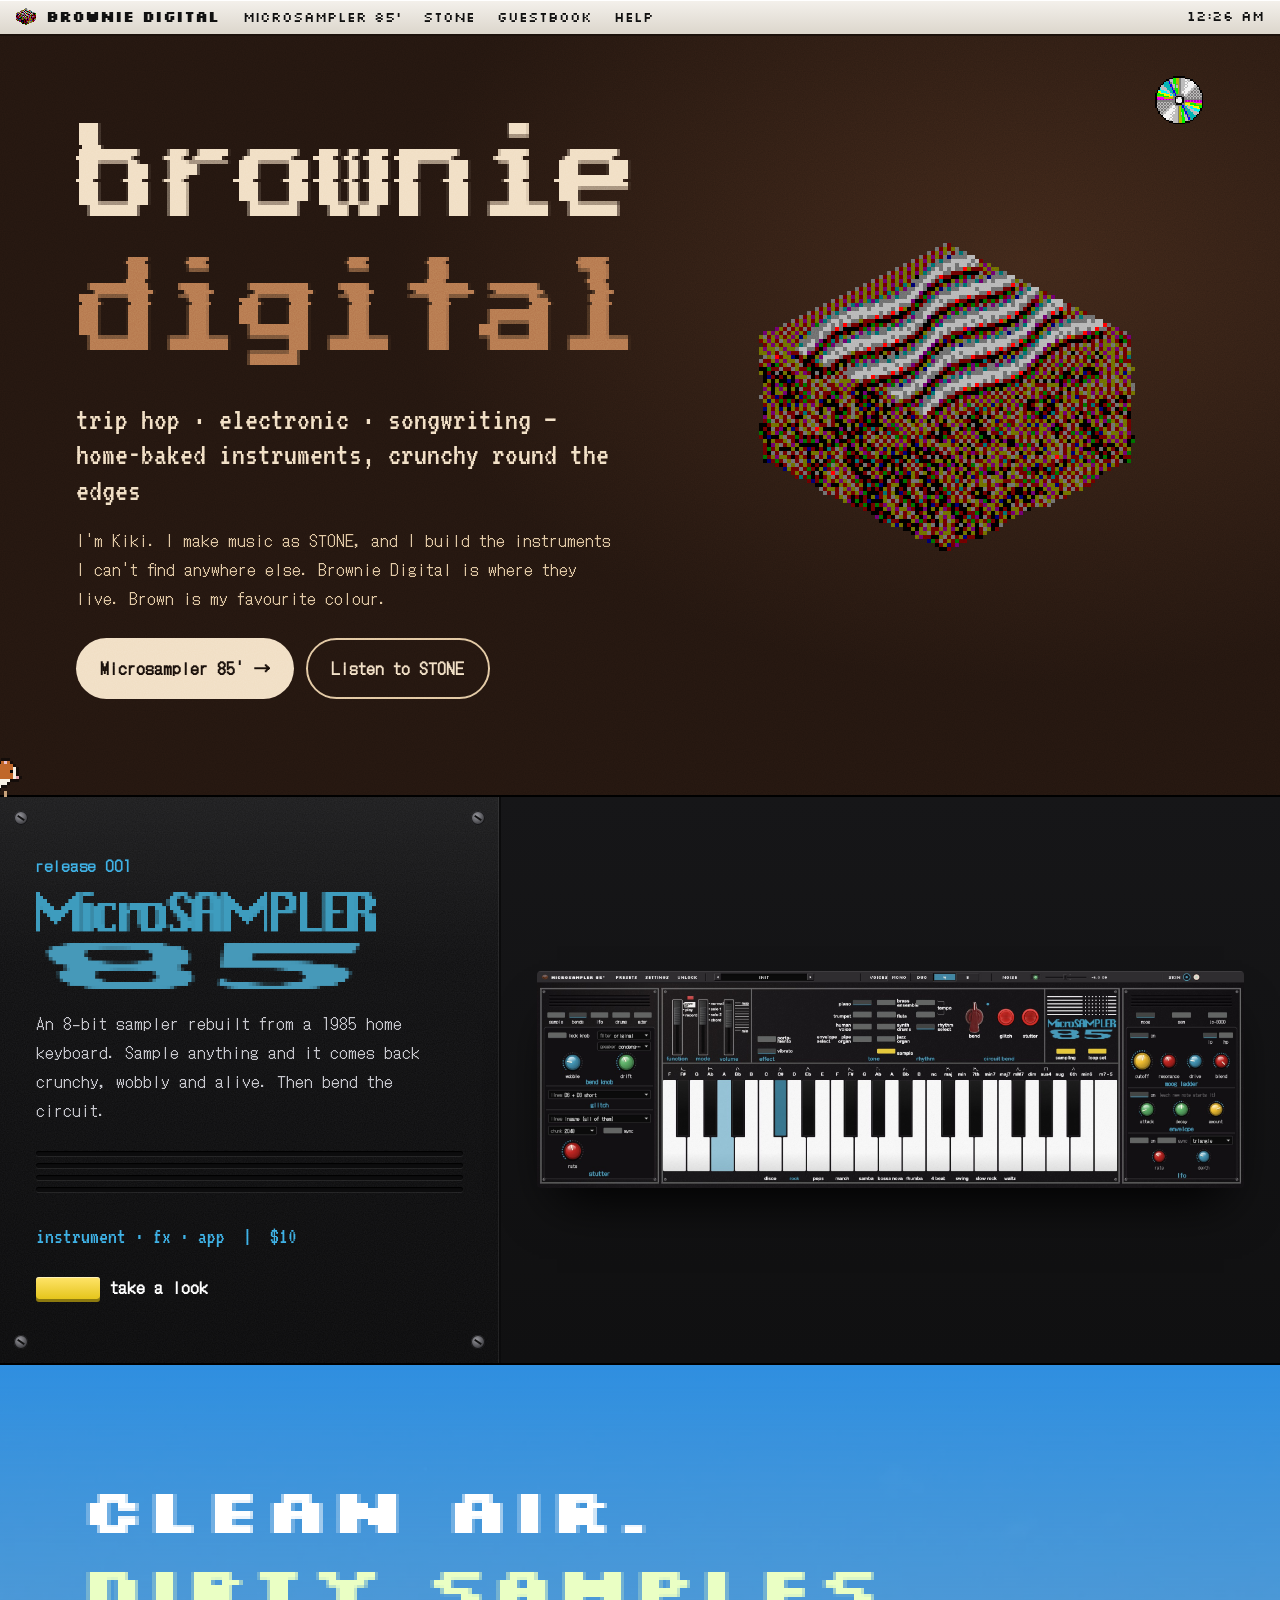
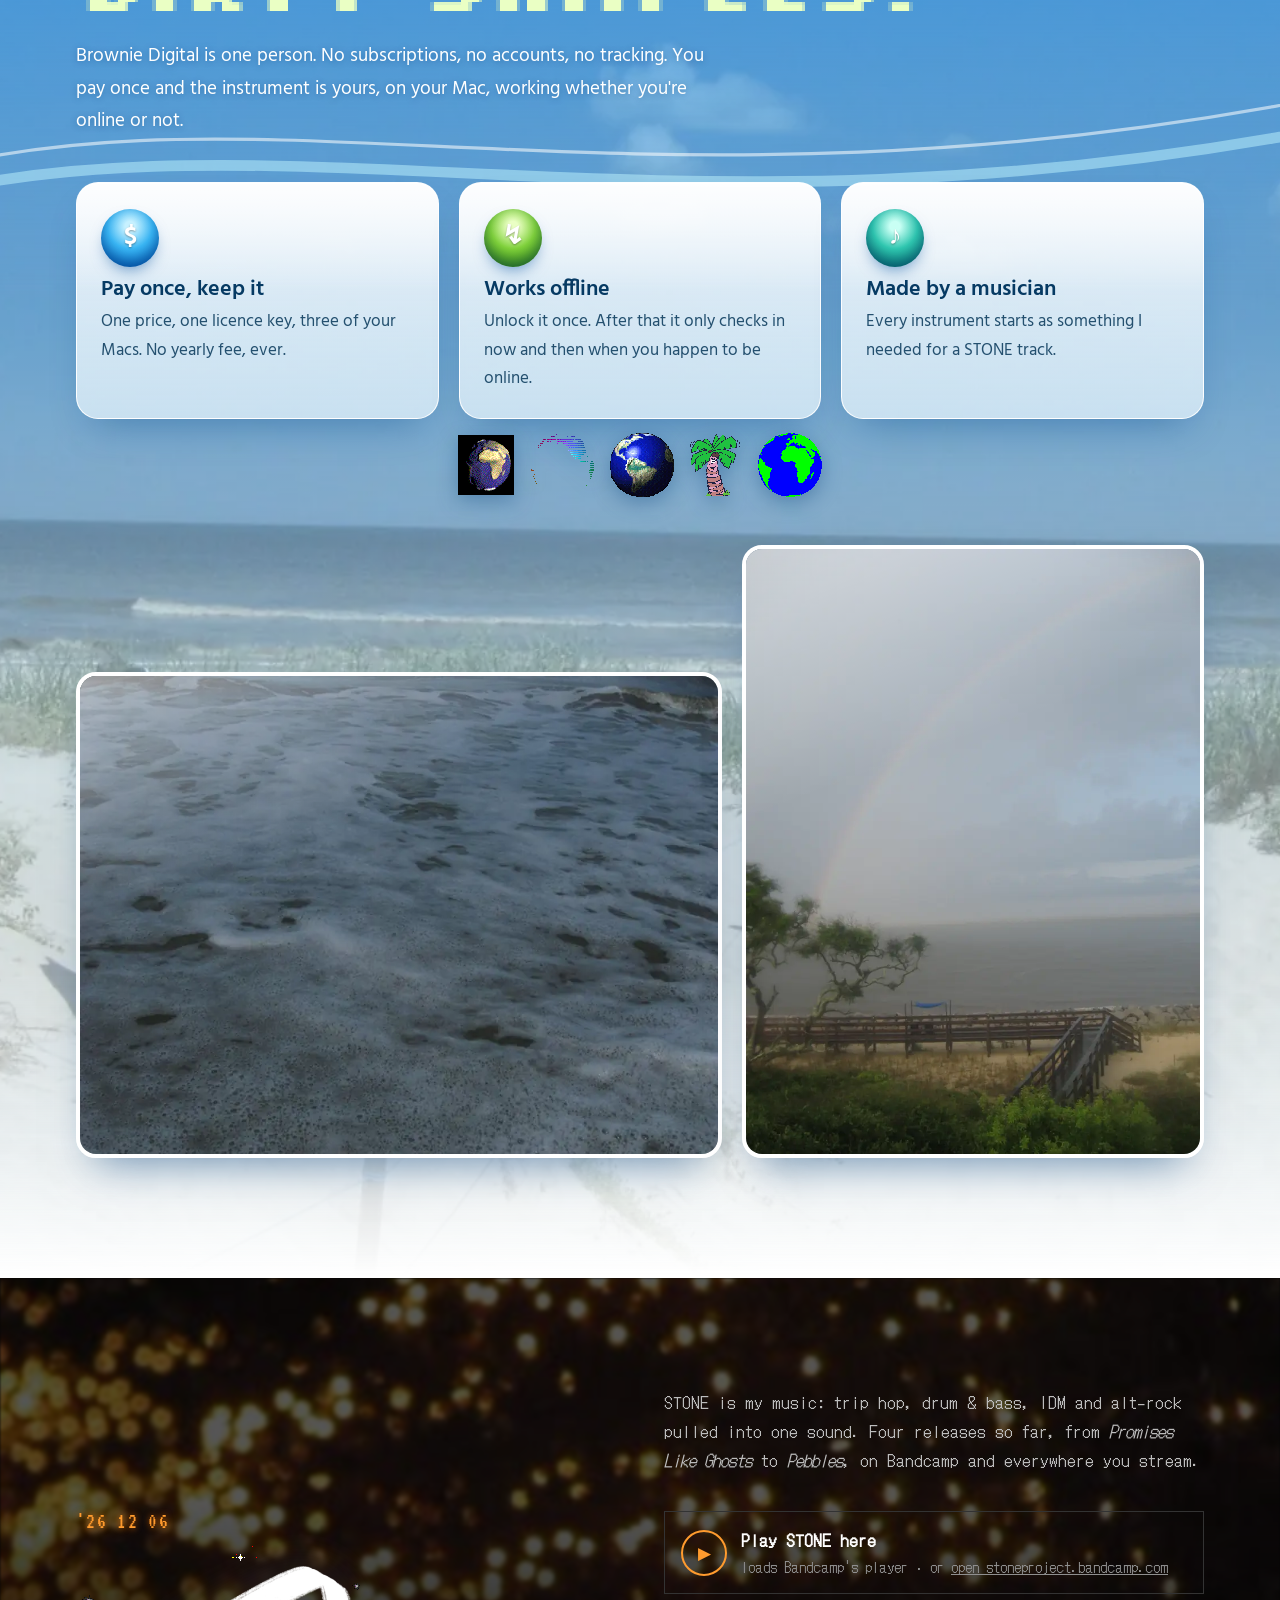
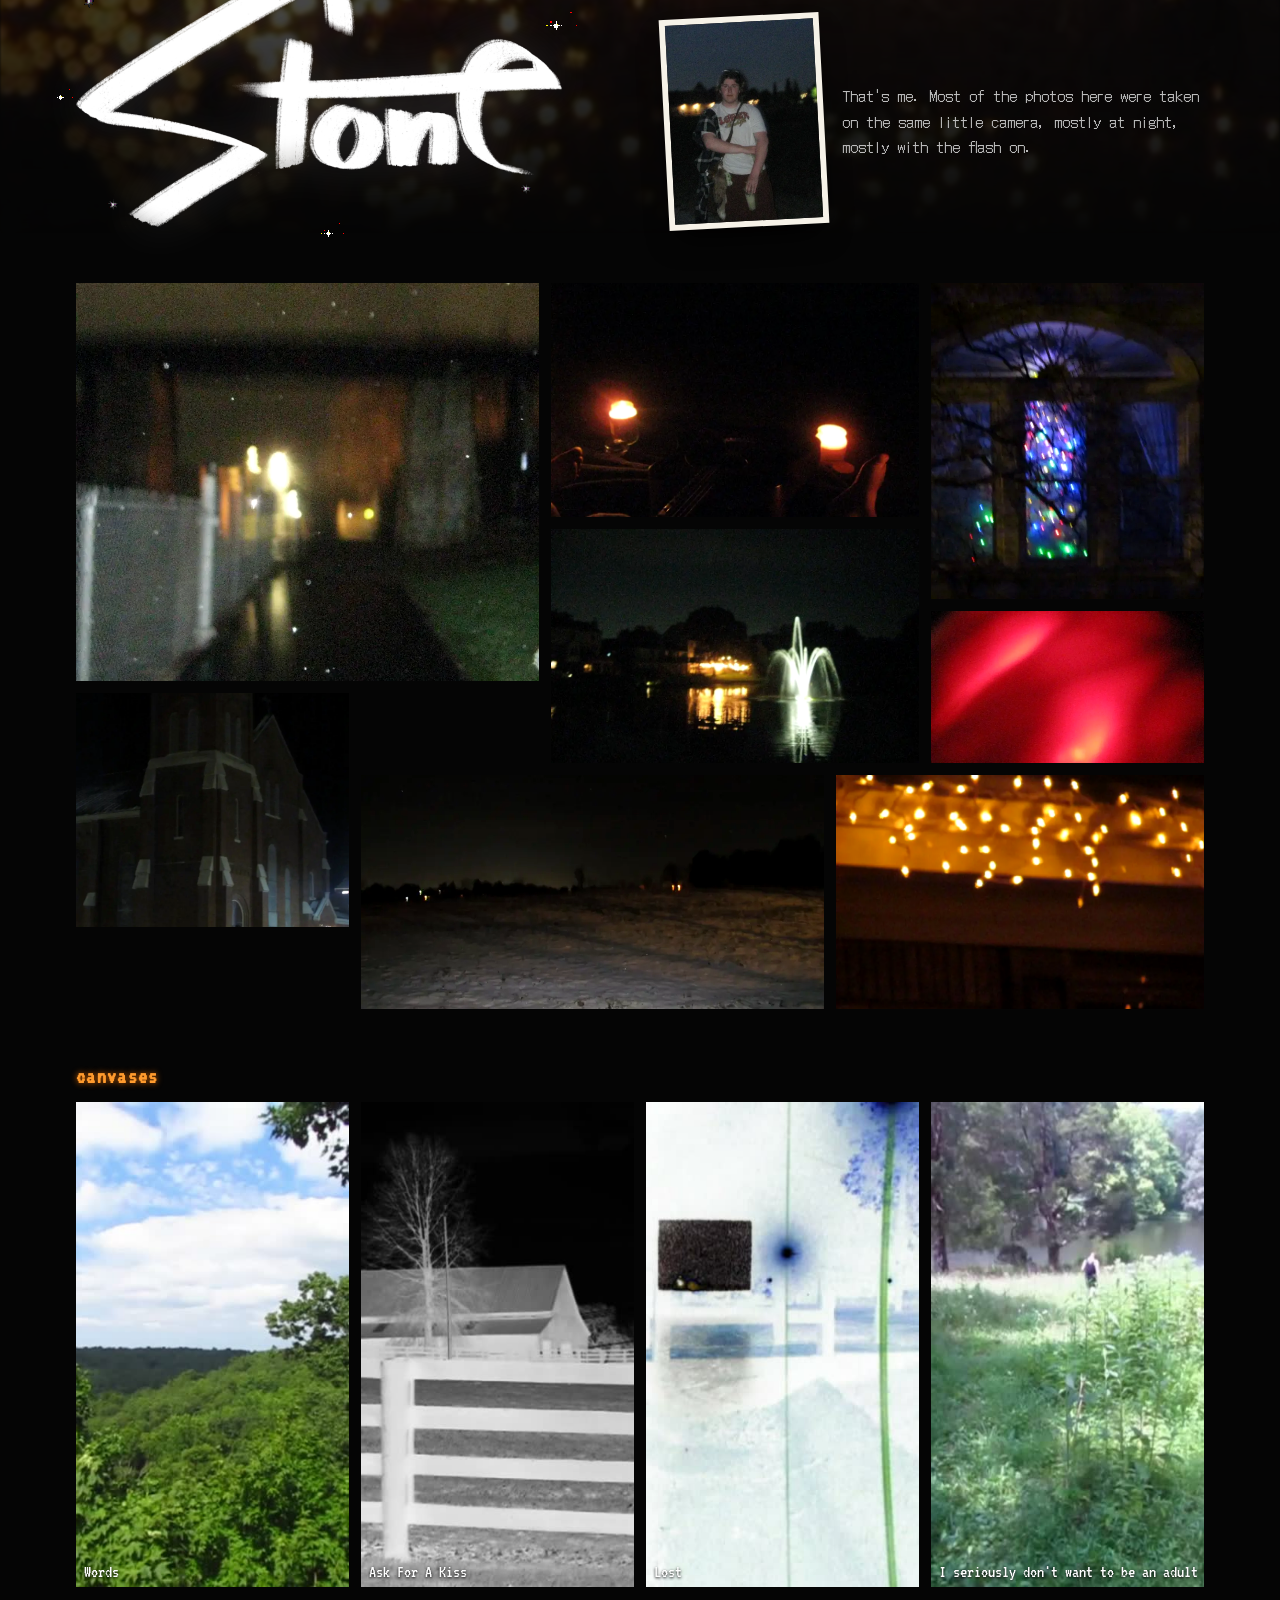
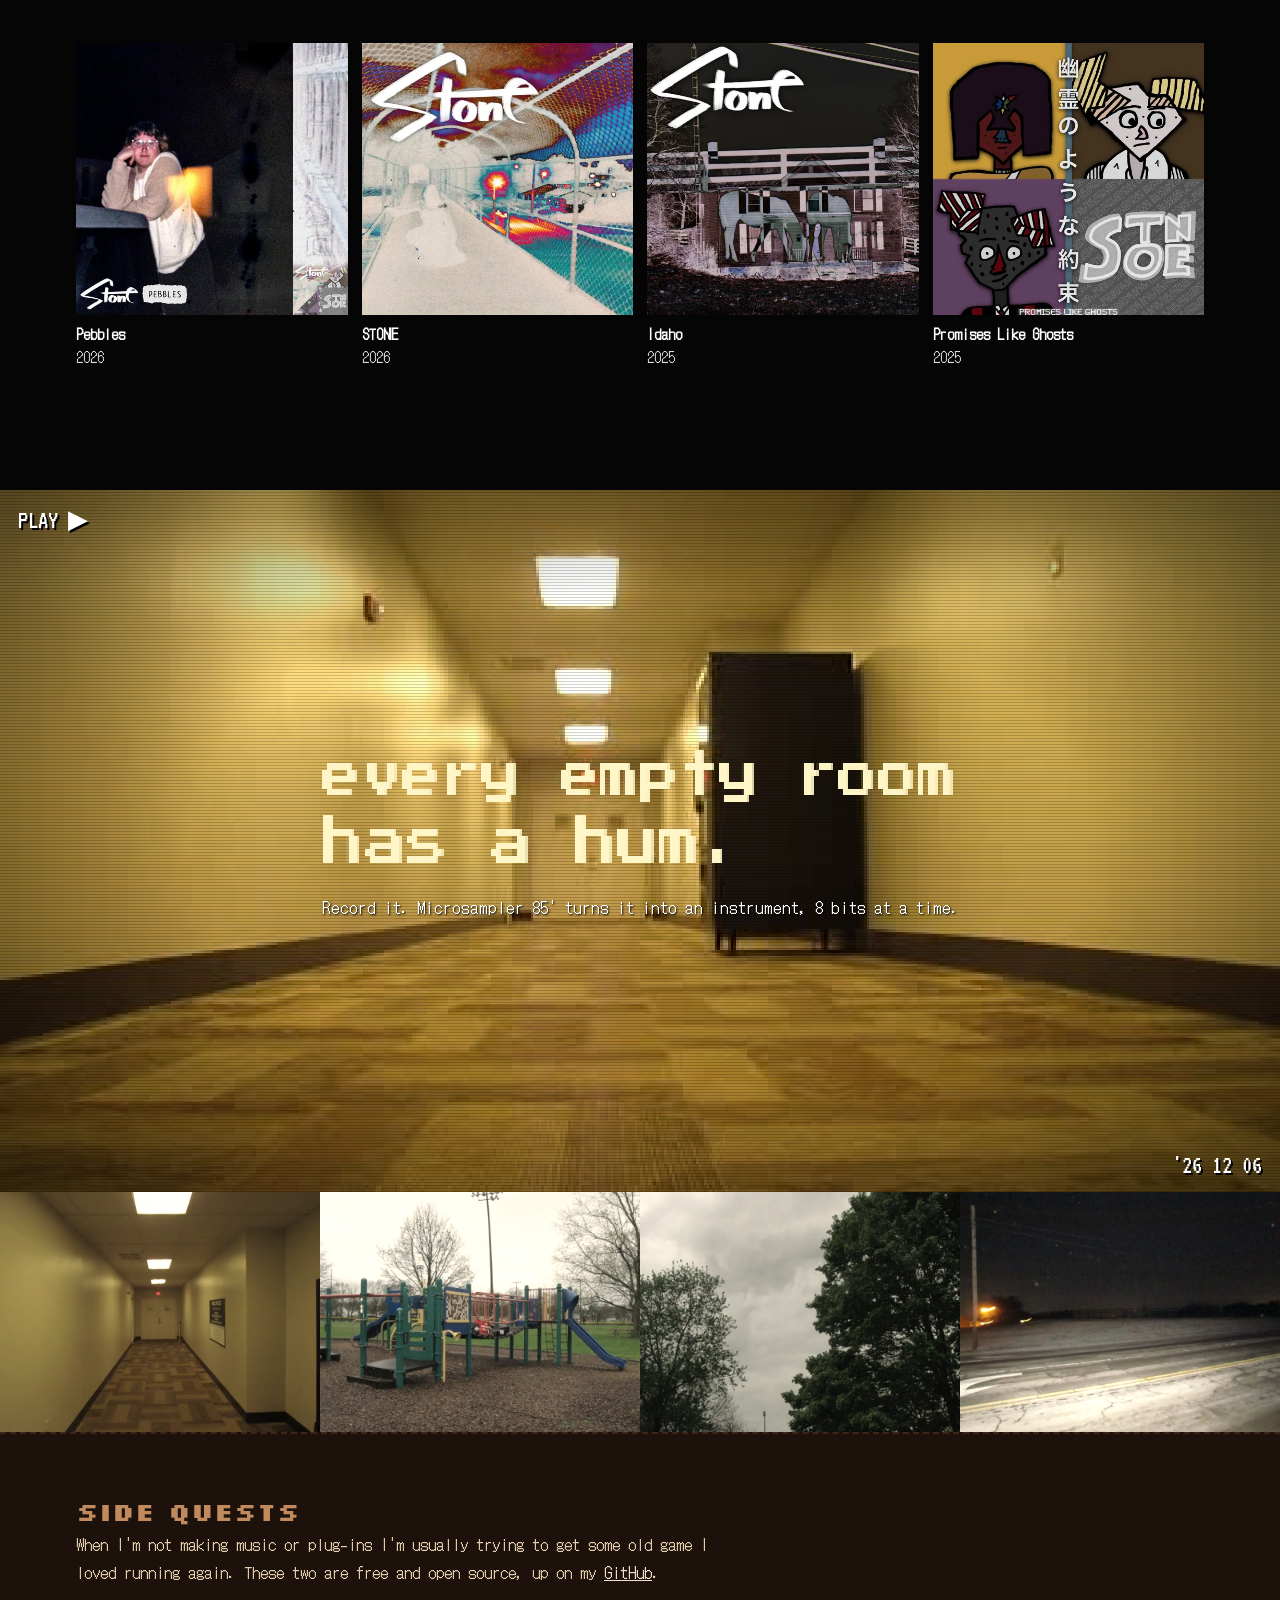
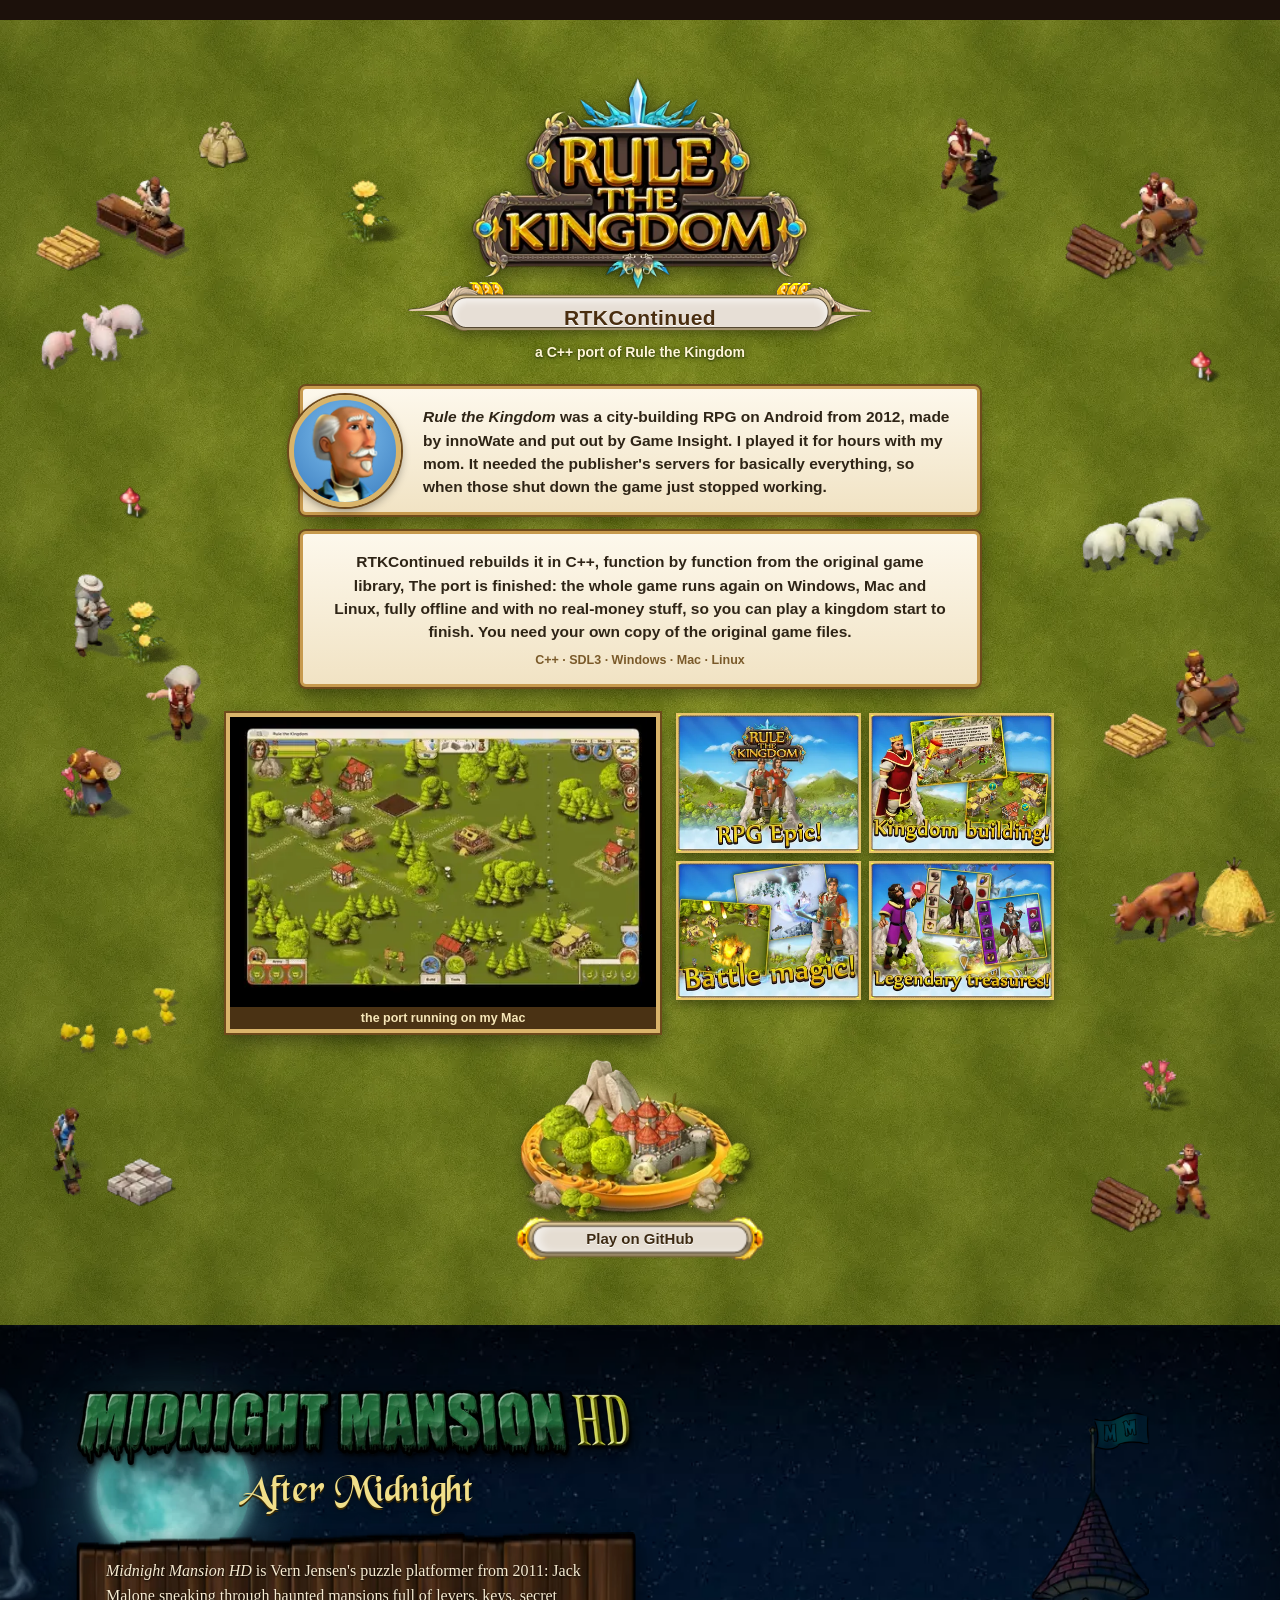
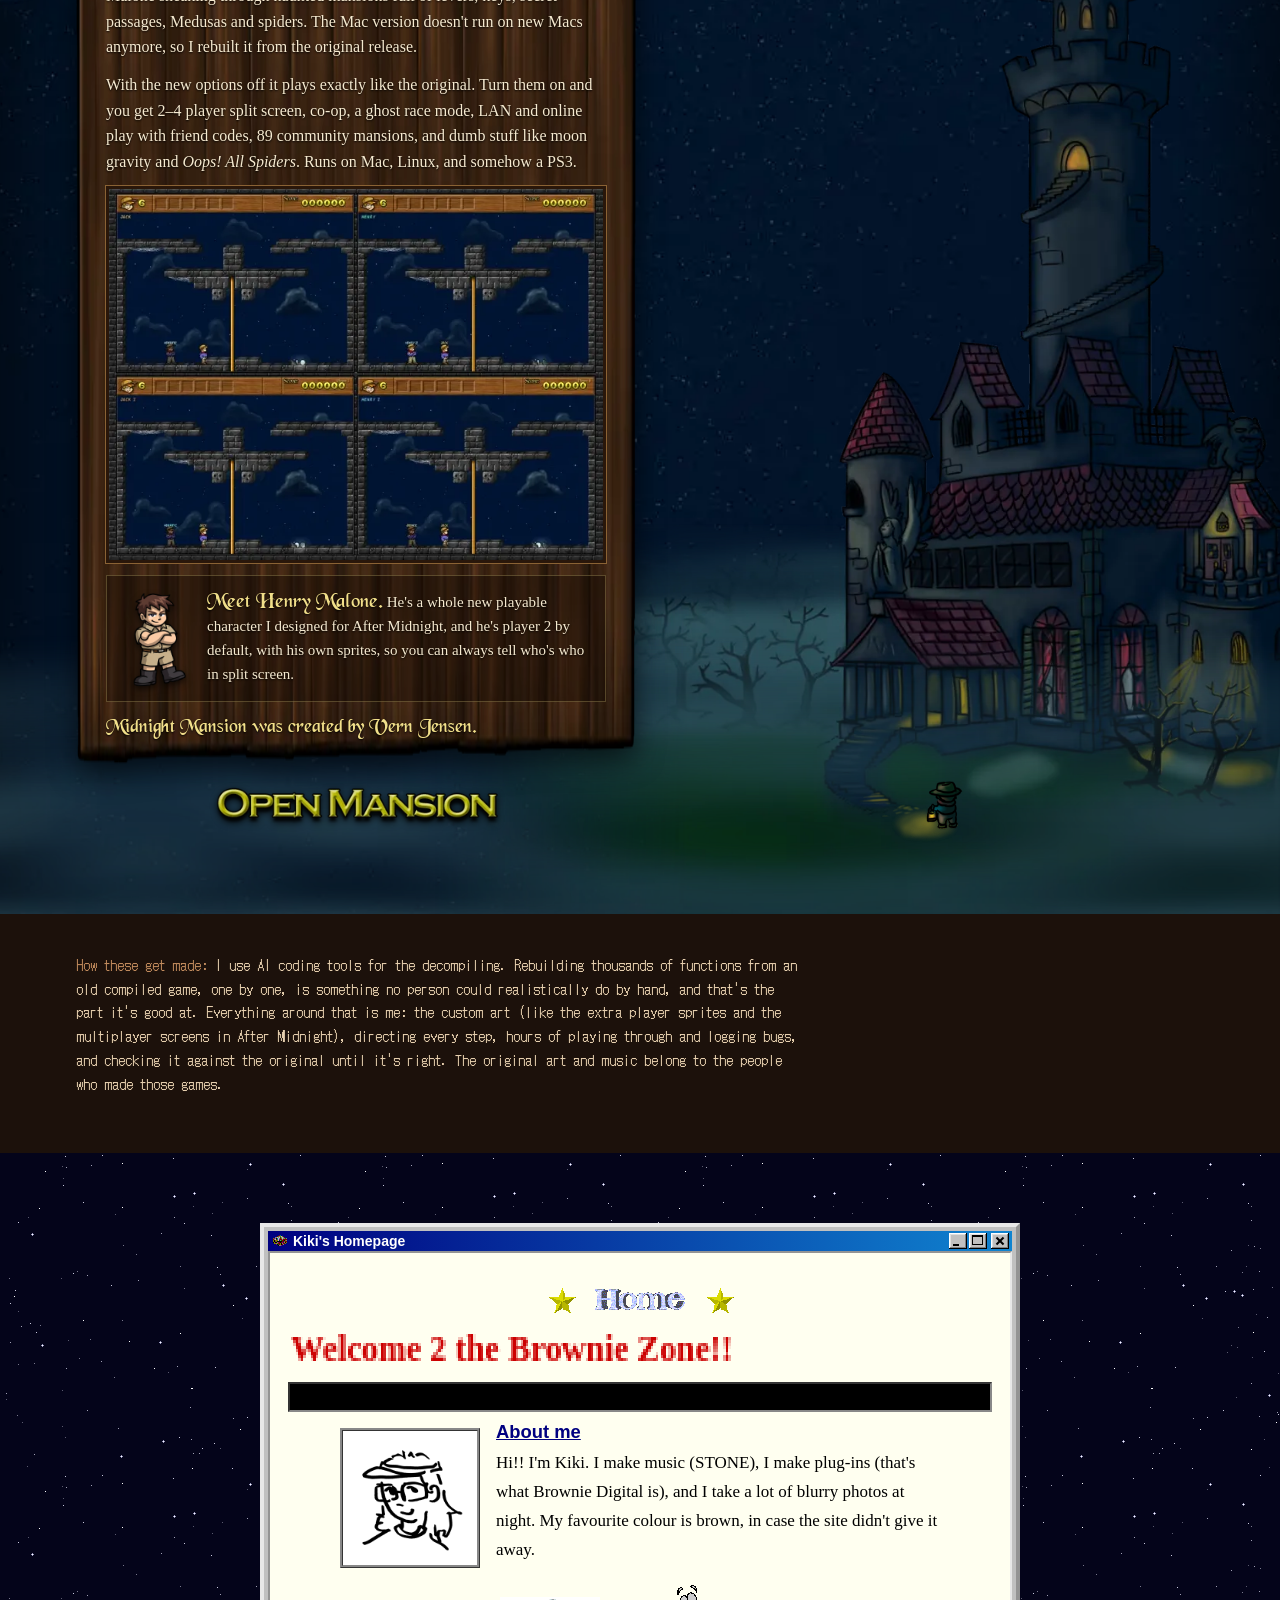
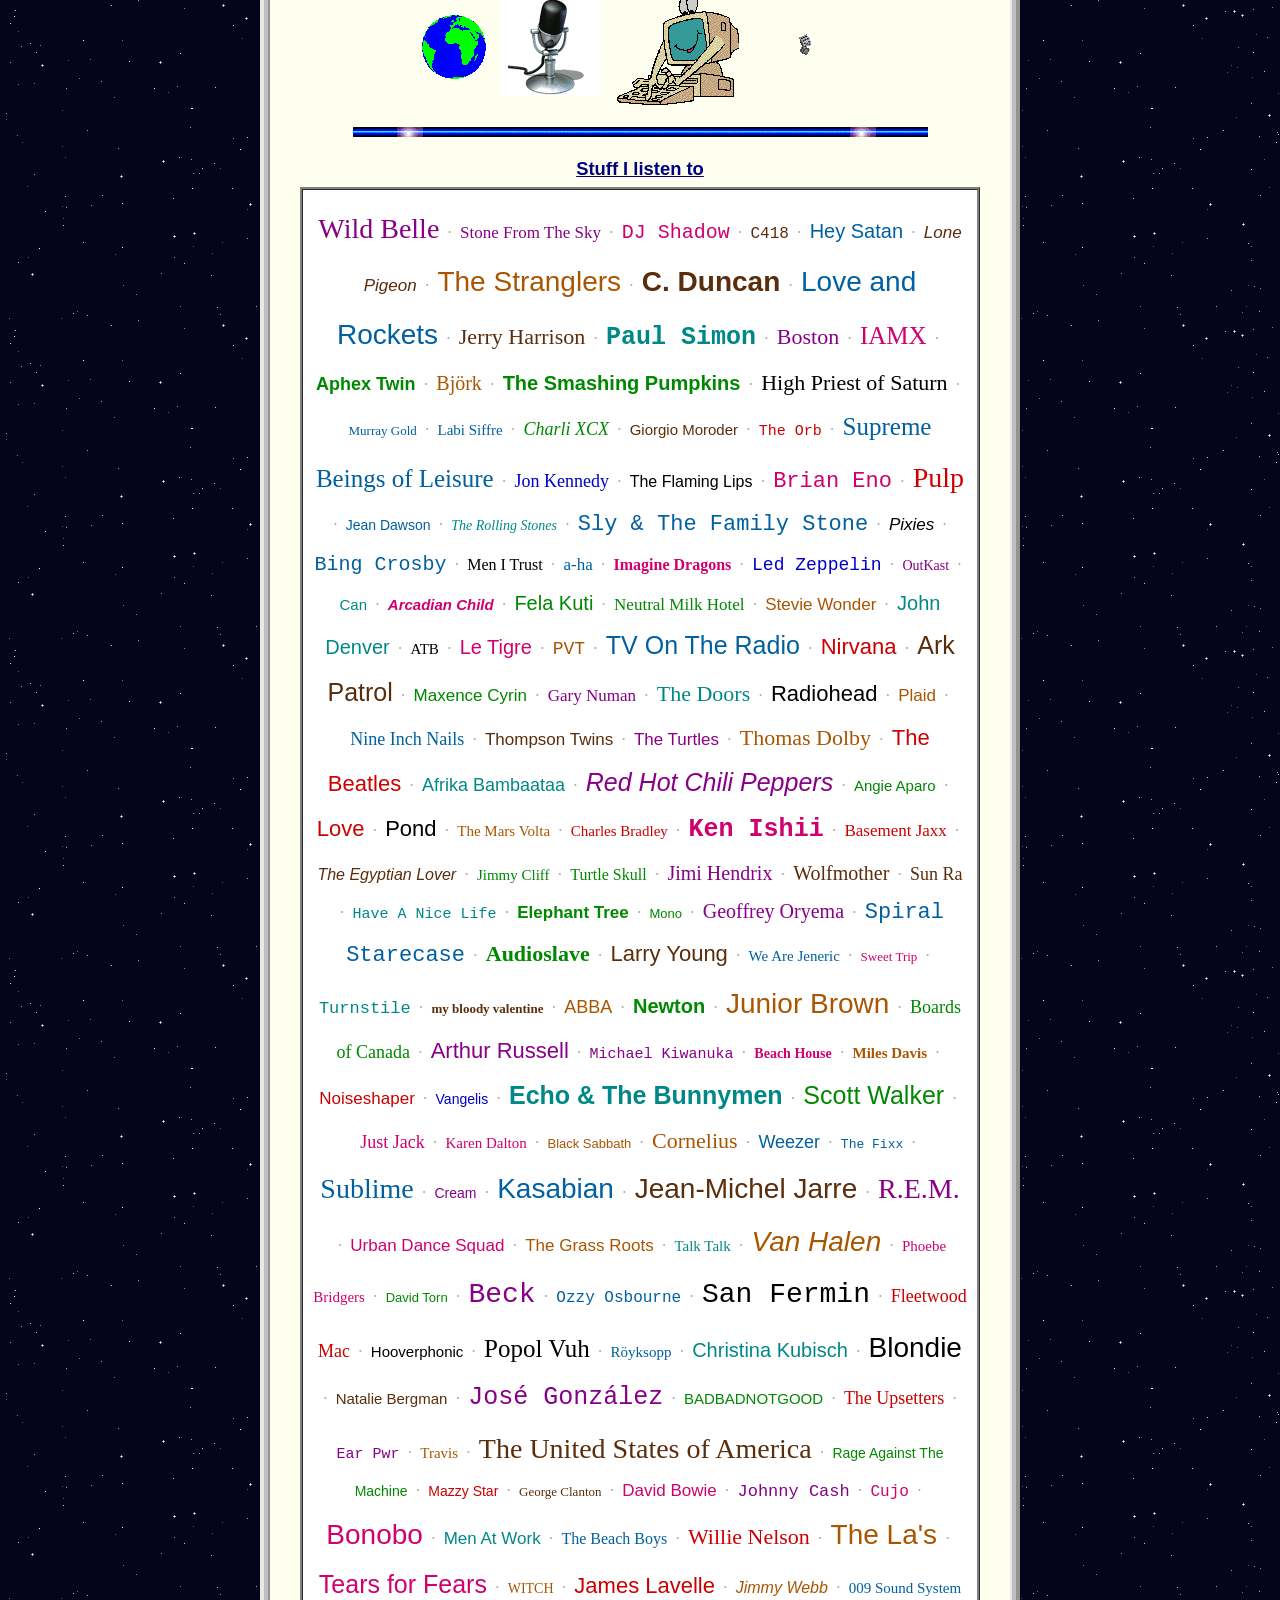
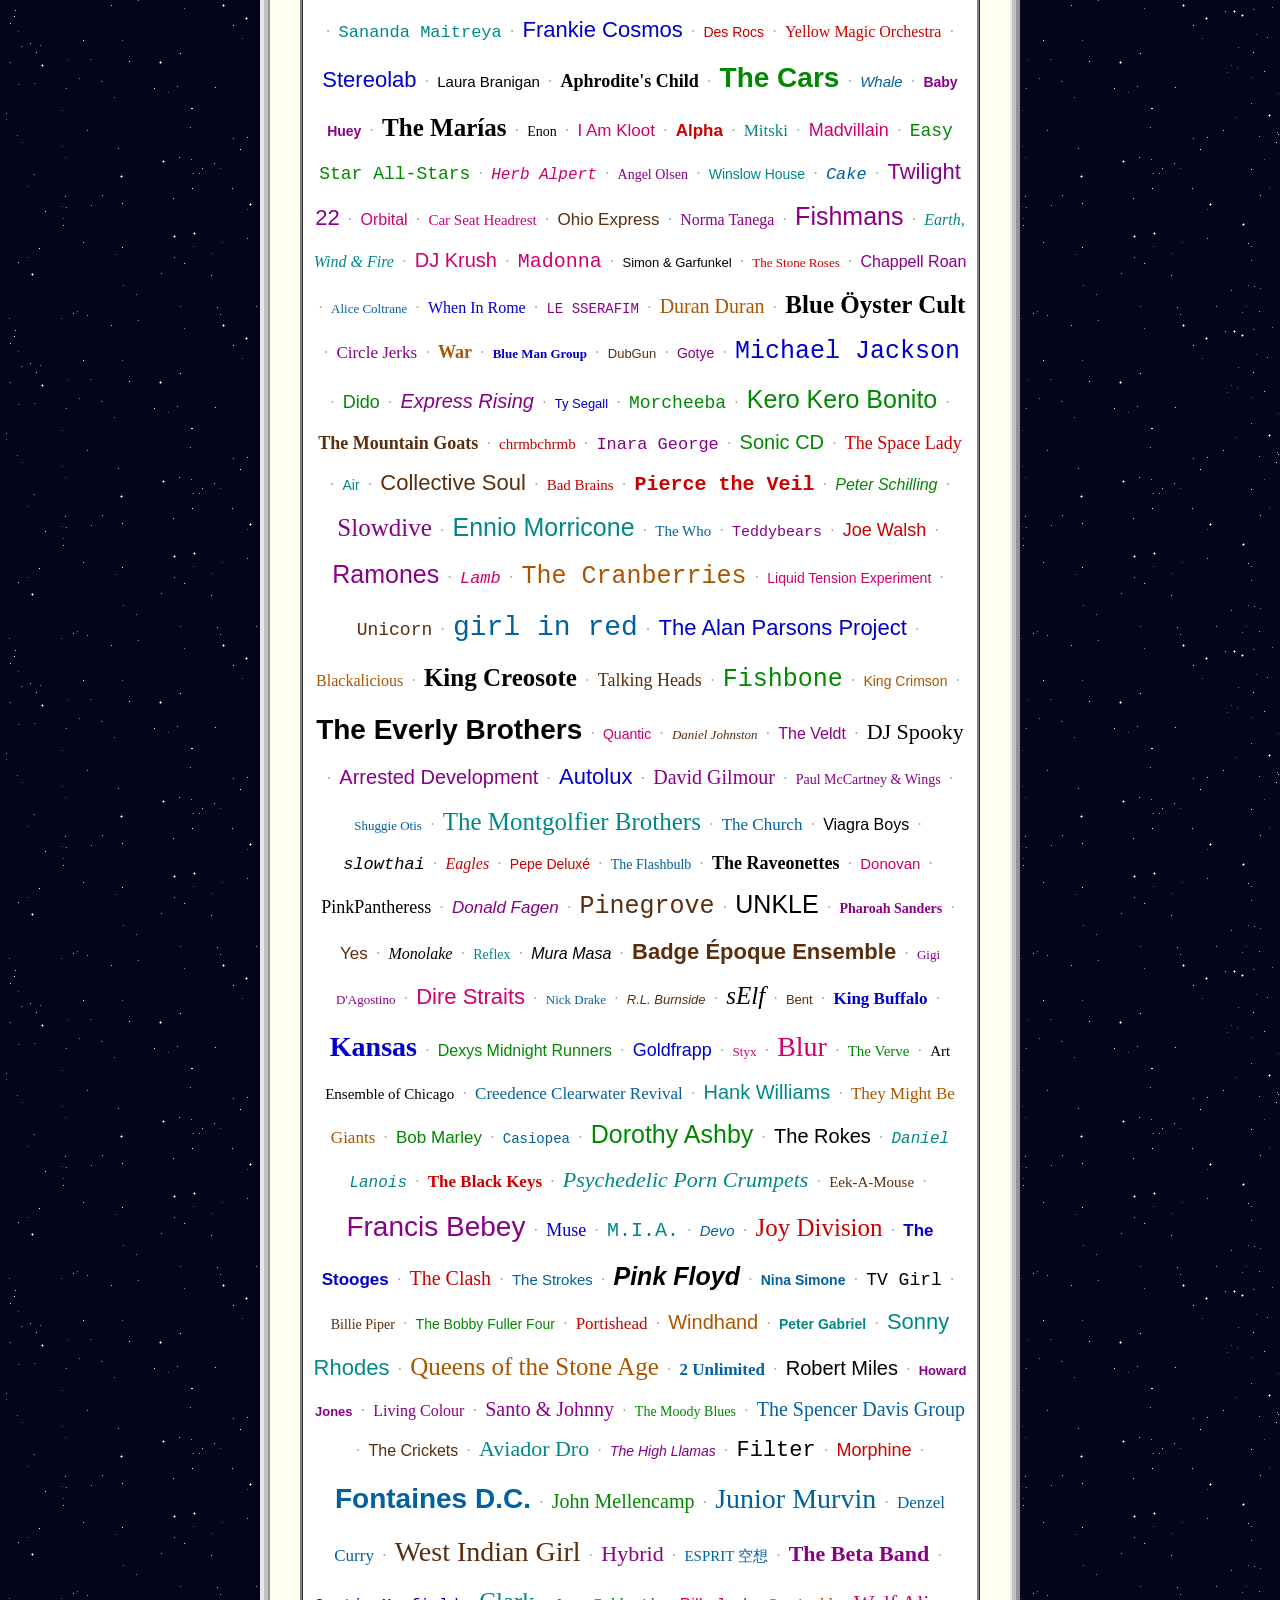
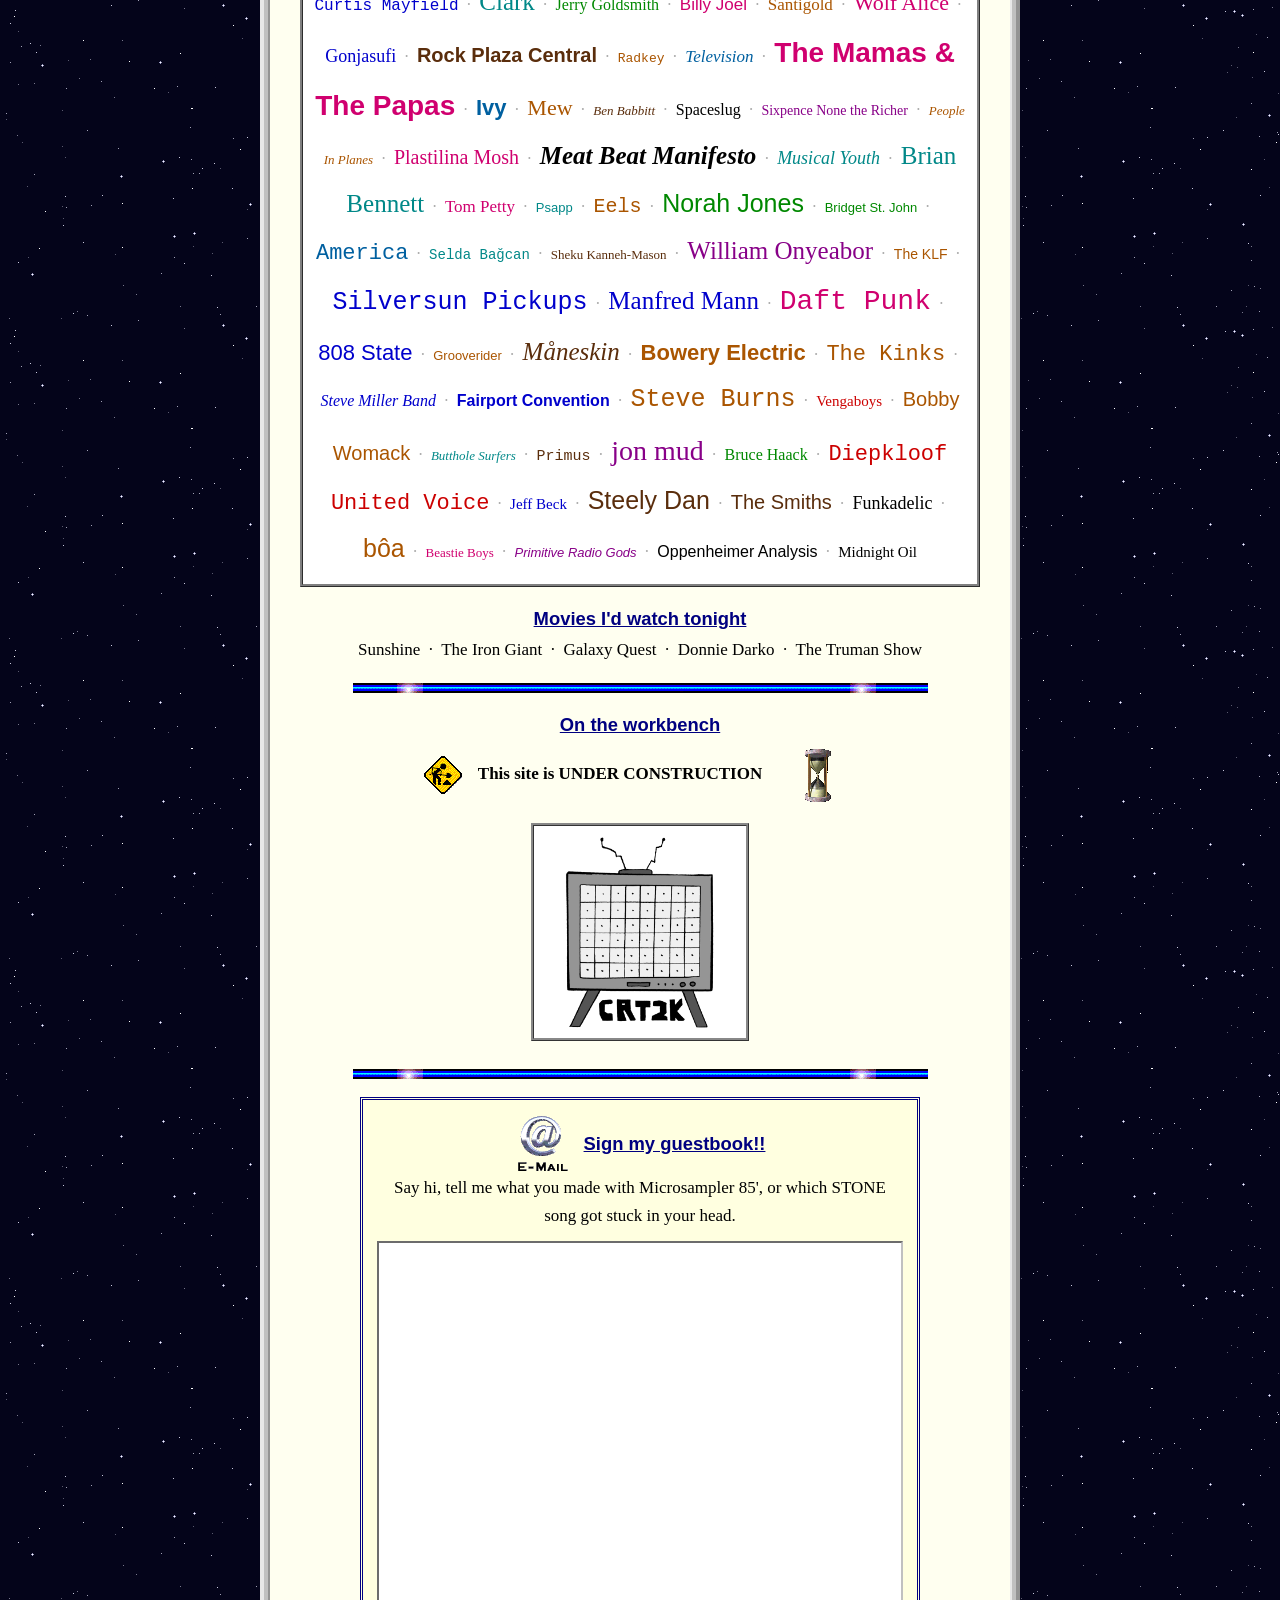
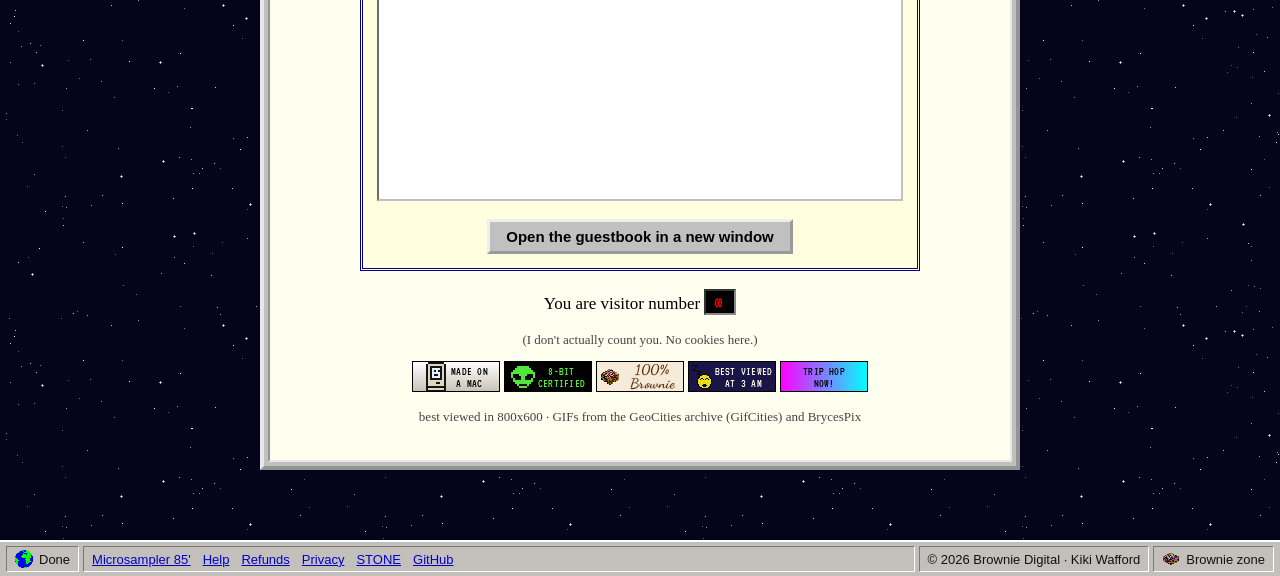
==== index.html @ 1b27b94a "Microsampler 85': new screenshots with the filter bay, orchestra hit sampled on the original vs the " ====
<!doctype html>
<html lang="en">
<head>
<meta charset="utf-8">
<meta name="viewport" content="width=device-width, initial-scale=1">
<title>Brownie Digital</title>
<meta name="description" content="Brownie Digital: music software from Kiki Wafford of STONE. Trip hop, electronic, songwriting. First release: Microsampler 85', an 8-bit vintage sampler for Mac.">
<meta name="google-site-verification" content="PsMqUVvHzWujfpNAUD0pYAKiO_R1Szzu7Gm10JM8P0w" />
<link rel="icon" href="favicon.ico" sizes="48x48">
<link rel="icon" type="image/png" sizes="96x96" href="img/icon-96.png">
<link rel="icon" type="image/png" sizes="192x192" href="img/icon-192.png">
<link rel="apple-touch-icon" href="img/apple-touch-icon.png">
<link rel="preconnect" href="https://fonts.googleapis.com">
<link rel="preconnect" href="https://fonts.gstatic.com" crossorigin>
<link href="https://fonts.googleapis.com/css2?family=Dancing+Script:wght@700&family=DotGothic16&family=Hind:wght@400;600&family=Press+Start+2P&family=Silkscreen:wght@400;700&family=VT323&display=swap" rel="stylesheet">
<link rel="stylesheet" href="style.css?v=25">
<meta property="og:title" content="Brownie Digital">
<meta property="og:description" content="Home-baked instruments, crunchy round the edges. First release: Microsampler 85', an 8-bit vintage sampler for Mac.">
<meta property="og:image" content="https://uncleacid1.github.io/img/window-black-grille.jpg">
<meta property="og:site_name" content="Brownie Digital">
<script type="application/ld+json">
{"@context": "https://schema.org", "@type": "WebSite", "name": "Brownie Digital", "alternateName": ["Brownie", "browniedigital"], "url": "https://uncleacid1.github.io/"}
</script>
</head>
<body>
<header class="topbar">
  <div class="wrap">
    <a class="mark" href="./"><img src="img/brownie-dither.png" alt="" width="24" height="24"><span>Brownie Digital</span></a>
    <nav class="nav">
      <a href="microsampler-85/">Microsampler 85'</a>
      <a href="#stone">STONE</a>
      <a href="#guestbook">Guestbook</a>
      <a href="support/">Help</a>
    </nav>
    <span class="clock" id="clock"></span>
  </div>
</header>

<main>
  <!-- 1 · brown -->
  <section class="home">
    <img class="float-gif hide-m" src="img/gif/cd-2.gif" alt="" style="right: 6%; top: 40px; height: 48px">
    <div class="wrap home-grid">
      <div>
        <h1 class="wordmark" data-lofi="0.32" data-sy="1.35" data-tear><span class="ln">brownie</span><span class="ln">digital</span></h1>
        <p class="lede">trip hop · electronic · songwriting —<br>home-baked instruments, crunchy round the edges</p>
        <p class="small">I'm Kiki. I make music as STONE, and I build the instruments I can't find anywhere else. Brownie Digital is where they live. Brown is my favourite colour.</p>
        <div class="btns">
          <a class="btn cream" href="microsampler-85/">Microsampler 85' →</a>
          <a class="btn line" href="#stone">Listen to STONE</a>
        </div>
      </div>
      <figure class="brownie-shot" style="transform: none">
        <img src="img/brownie-dither.png" alt="A pixel-art brownie, seen from above at an angle" width="220" height="220" style="width: min(440px, 100%); margin: 0 auto; image-rendering: pixelated; box-shadow: none; border-radius: 0">
      </figure>
    </div>
  </section>

  <!-- 2 · release 001, in the instrument's own plastic -->
  <section class="plastic" id="microsampler">
    <div class="plastic-inner">
      <div class="panel">
        <span class="screw tl"></span><span class="screw tr"></span><span class="screw bl"></span><span class="screw br"></span>
        <div class="label-blue">release 001</div>
        <img class="ms-logo" src="img/logo-ms85.png" alt="Microsampler 85'" width="619" height="177">
        <p>An 8-bit sampler rebuilt from a 1985 home keyboard. Sample anything and it comes back crunchy, wobbly and alive. Then bend the circuit.</p>
        <div class="grille"><span></span><span></span><span></span><span></span></div>
        <p class="pix" style="font-size: 22px; color: #3fb2e6; margin-bottom: 18px">instrument · fx · app &nbsp;|&nbsp; $10</p>
        <a class="key-btn" href="microsampler-85/"><i></i>take a look</a>
      </div>
      <div class="shot"><img src="img/window-black-bends.jpg?v=2" alt="Microsampler 85' with the black skin" width="2319" height="710" loading="lazy"></div>
    </div>
  </section>

  <!-- 3 · Frutiger Aero -->
  <section class="aero" id="about">
    <div class="bg" aria-hidden="true"></div>
    <div class="aero-bubbles" id="aero-bubbles" aria-hidden="true"></div>
    <svg class="swoosh" style="top: 18%" viewBox="0 0 1440 200" preserveAspectRatio="none" aria-hidden="true"><path d="M0 140 C 360 20, 720 200, 1440 40" stroke="#fff" stroke-opacity=".55" stroke-width="3" fill="none"/><path d="M0 160 C 380 50, 760 220, 1440 70" stroke="#bff6ff" stroke-opacity=".5" stroke-width="10" fill="none"/></svg>
    <div class="wrap">
      <h2 class="chunky" data-lofi="0.36" data-sx="1.25"><span class="ln" style="color: #fff">clean air.</span><span class="ln" style="color: #eaffc4">dirty samples.</span></h2>
      <p class="intro">Brownie Digital is one person. No subscriptions, no accounts, no tracking. You pay once and the instrument is yours, on your Mac, working whether you're online or not.</p>
      <div class="glass-row">
        <div class="glass"><div class="orb">$</div><h3>Pay once, keep it</h3><p>One price, one licence key, three of your Macs. No yearly fee, ever.</p></div>
        <div class="glass"><div class="orb green">↯</div><h3>Works offline</h3><p>Unlock it once. After that it only checks in now and then when you happen to be online.</p></div>
        <div class="glass"><div class="orb teal">♪</div><h3>Made by a musician</h3><p>Every instrument starts as something I needed for a STONE track.</p></div>
      </div>
      <div class="gif-row"><img class="gif" src="img/gif/earth-a.gif" alt="" loading="lazy"><img class="gif" src="img/gif/globe-holo.gif" alt="" loading="lazy"><img class="gif" src="img/gif/earth-b.gif" alt="" loading="lazy"><img class="gif" src="img/gif/palm.gif" alt="" loading="lazy"><img class="gif" src="img/gif/Globe_Spinning.gif" alt="" loading="lazy"></div>
      <div class="aero-photos">
        <figure><img src="img/k/foam.webp" srcset="img/k/foam-m.webp 800w, img/k/foam.webp 1600w" sizes="(max-width: 820px) 50vw, 640px" alt="Sea foam at dusk" width="1600" height="1200" loading="lazy"></figure>
        <figure><img src="img/k/rainbow.webp" srcset="img/k/rainbow-m.webp 600w, img/k/rainbow.webp 1200w" sizes="(max-width: 820px) 50vw, 440px" alt="A faint rainbow over the sea from a boardwalk" width="1200" height="1600" loading="lazy"></figure>
      </div>
    </div>
  </section>

  <!-- 4 · STONE, flash photos at night -->
  <section class="night" id="stone">
    <div class="lights-bg" aria-hidden="true"><video muted loop playsinline preload="none" poster="vid/lights.jpg" data-src="vid/lights.mp4"></video></div>
    <div class="wrap">
      <div class="top">
        <div>
          <div class="kick" data-today>'26 10 26</div>
          <div class="stone-mark">
            <img class="stone-logo" src="img/k/stone-logo.png?v=2" alt="STONE" width="900" height="482">
            <span class="spk" aria-hidden="true">
              <img src="img/gif/sparkle-2.gif" alt="" style="left: 3%; top: 14%; --s: 44px; --d: 0s">
              <img src="img/gif/sparkle-3.gif" alt="" style="left: 34%; top: -4%; --s: 32px; --d: .7s">
              <img src="img/gif/sparkle-2.gif" alt="" style="left: 58%; top: 8%; --s: 26px; --d: 1.9s">
              <img src="img/gif/sparkle-3.gif" alt="" style="left: 99%; top: 22%; --s: 40px; --d: 1.2s">
              <img src="img/gif/sparkle-2.gif" alt="" style="left: 93%; top: 86%; --s: 36px; --d: .3s">
              <img src="img/gif/sparkle-3.gif" alt="" style="left: 52%; top: 102%; --s: 30px; --d: 2.4s">
              <img src="img/gif/sparkle-2.gif" alt="" style="left: 8%; top: 92%; --s: 38px; --d: 1.5s">
              <img src="img/gif/sparkle-3.gif" alt="" style="left: -3%; top: 50%; --s: 24px; --d: 2.8s">
            </span>
          </div>
        </div>
        <div>
          <p>STONE is my music: trip hop, drum &amp; bass, IDM and alt-rock pulled into one sound. Four releases so far, from <i>Promises Like Ghosts</i> to <i>Pebbles</i>, on Bandcamp and everywhere you stream.</p>
          <div class="player" id="bc">
            <button type="button" data-album="1607719340"><span class="tri">▶</span><span><b>Play STONE here</b><small>loads Bandcamp's player · or <a href="https://stoneproject.bandcamp.com" target="_blank" rel="noopener">open stoneproject.bandcamp.com</a></small></span></button>
          </div>
          <div class="kiki-photo">
            <img src="img/k/kiki-crop.webp" alt="Kiki at night, lit by a camera flash" width="480" height="644" loading="lazy">
            <p>That's me. Most of the photos here were taken on the same little camera, mostly at night, mostly with the flash on.</p>
          </div>
        </div>
      </div>
      <div class="prints">
        <figure class="print p1"><img src="img/k/underpass.webp?v=2" srcset="img/k/underpass-m.webp?v=2 600w, img/k/underpass.webp?v=2 1200w" sizes="(max-width: 760px) 100vw, 480px" alt="A path under a bridge at night, lit by flash" loading="lazy"></figure>
        <figure class="print p2"><img src="img/k/candles.webp" srcset="img/k/candles-m.webp 800w, img/k/candles.webp 1600w" sizes="(max-width: 760px) 50vw, 380px" alt="Two candles and a guitar in the dark" loading="lazy"></figure>
        <figure class="print p3"><img src="img/k/window-blue.webp" srcset="img/k/window-blue-m.webp 800w, img/k/window-blue.webp 1600w" sizes="(max-width: 760px) 50vw, 290px" alt="Coloured lights through a window at night" loading="lazy"></figure>
        <figure class="print p4"><img src="img/k/fountain.webp" srcset="img/k/fountain-m.webp 800w, img/k/fountain.webp 1600w" sizes="(max-width: 760px) 50vw, 380px" alt="A lit fountain on a lake at night" loading="lazy"></figure>
        <figure class="print p5"><img src="img/k/red-blur.webp" srcset="img/k/red-blur-m.webp 600w, img/k/red-blur.webp 1200w" sizes="(max-width: 760px) 50vw, 290px" alt="A blurred red light" loading="lazy"></figure>
        <figure class="print p6"><img src="img/k/church.webp" srcset="img/k/church-m.webp 600w, img/k/church.webp 1200w" sizes="(max-width: 760px) 50vw, 290px" alt="A brick church tower at night in the snow" loading="lazy"></figure>
        <figure class="print p7"><img src="img/k/snowfield.webp" srcset="img/k/snowfield-m.webp 800w, img/k/snowfield.webp 1600w" sizes="(max-width: 760px) 50vw, 480px" alt="A snowy field at night under flash" loading="lazy"></figure>
        <figure class="print p8"><img src="img/k/icicles.webp" srcset="img/k/icicles-m.webp 800w, img/k/icicles.webp 1600w" sizes="(max-width: 760px) 100vw, 380px" alt="Icicle lights along a roof, blurred" loading="lazy"></figure>
      </div>

      <h3 class="kick">canvases</h3>
      <div class="canvases" style="margin-top: 0">
        <figure><video muted loop playsinline preload="none" poster="vid/canvas-words.jpg" data-src="vid/canvas-words.mp4"></video><figcaption>Words</figcaption></figure>
        <figure><video muted loop playsinline preload="none" poster="vid/canvas-ask-for-a-kiss.jpg" data-src="vid/canvas-ask-for-a-kiss.mp4"></video><figcaption>Ask For A Kiss</figcaption></figure>
        <figure><video muted loop playsinline preload="none" poster="vid/canvas-lost.jpg" data-src="vid/canvas-lost.mp4"></video><figcaption>Lost</figcaption></figure>
        <figure><video muted loop playsinline preload="none" poster="vid/canvas-i-dont-want-to-be-an-adult.jpg" data-src="vid/canvas-i-dont-want-to-be-an-adult.mp4"></video><figcaption>I seriously don't want to be an adult</figcaption></figure>
      </div>

      <div class="albums">
        <a href="https://stoneproject.bandcamp.com/album/pebbles" target="_blank" rel="noopener"><img src="img/c/stone-pebbles.webp" alt="" width="520" height="520" loading="lazy"><b>Pebbles</b>2026</a>
        <a href="https://stoneproject.bandcamp.com/album/stone" target="_blank" rel="noopener"><img src="img/c/stone-stone.webp" alt="" width="520" height="520" loading="lazy"><b>STONE</b>2026</a>
        <a href="https://stoneproject.bandcamp.com/album/idaho" target="_blank" rel="noopener"><img src="img/c/stone-idaho.webp" alt="" width="520" height="520" loading="lazy"><b>Idaho</b>2025</a>
        <a href="https://stoneproject.bandcamp.com/album/promises-like-ghosts" target="_blank" rel="noopener"><img src="img/c/stone-promises.webp" alt="" width="520" height="520" loading="lazy"><b>Promises Like Ghosts</b>2025</a>
      </div>
    </div>
  </section>

  <!-- 5 · level 0: the hallway -->
  <section class="liminal" aria-label="An empty hallway">
    <div class="screen">
      <img class="poster" src="vid/hallway.jpg" alt="" aria-hidden="true">
      <video muted loop playsinline preload="none" poster="vid/hallway.jpg" data-src="vid/hallway.mp4?v=2" aria-hidden="true"></video>
      <span class="osd tl">PLAY ▶</span><span class="osd br" data-today></span>
      <div class="msg">
        <h2 data-lofi="0.38" data-sy="1.3"><span class="ln">every empty room</span><span class="ln">has a hum.</span></h2>
        <p>Record it. Microsampler 85' turns it into an instrument, 8 bits at a time.</p>
      </div>
    </div>
    <div class="strip">
      <img src="img/k/hall-1-m.webp" alt="A long carpeted hotel hallway with an exit sign" loading="lazy" width="800" height="600">
      <img src="img/k/playground.webp" srcset="img/k/playground-m.webp 800w, img/k/playground.webp 1600w" sizes="(max-width: 760px) 50vw, 25vw" alt="An empty playground on a grey day" loading="lazy" width="1600" height="1200">
      <img src="img/k/trees-m.webp" alt="Two trees against a grey sky" loading="lazy" width="800" height="600">
      <img src="img/k/road-m.webp" alt="An empty road at night beside a field" loading="lazy" width="800" height="600">
    </div>
  </section>

  <!-- side quests: the GitHub stuff, each one dressed in its own game's art -->
  <section class="sidequests" id="github">
    <div class="wrap">
      <h2 class="sq-head">side quests</h2>
      <p class="sq-intro">When I'm not making music or plug-ins I'm usually trying to get some old game I loved running again. These two are free and open source, up on my <a href="https://github.com/UncleAcid1" target="_blank" rel="noopener">GitHub</a>.</p>
    </div>

    <!-- Rule the Kingdom: the city, the logo, the advisor's dialog box -->
    <div class="rtk">
      <div class="wrap">
        <img class="rtk-logo" src="img/gh/rtk/logo.webp" alt="Rule the Kingdom" width="419" height="267" loading="lazy">
        <!-- the nameplate from the game's task window, hung under the logo -->
        <h3 class="rtk-plaque">RTKContinued</h3>
        <p class="rtk-sub">a C++ port of Rule the Kingdom</p>

        <div class="rtk-dlg has-face">
          <img class="rtk-face" src="img/gh/rtk/mentor-face.webp" alt="" width="200" height="200" loading="lazy">
          <p><i>Rule the Kingdom</i> was a city-building RPG on Android from 2012, made by innoWate and put out by Game Insight. I played it for hours with my mom. It needed the publisher's servers for basically everything, so when those shut down the game just stopped working.</p>
        </div>
        <div class="rtk-dlg">
          <p>RTKContinued rebuilds it in C++, function by function from the original game library, The port is finished: the whole game runs again on Windows, Mac and Linux, fully offline and with no real-money stuff, so you can play a kingdom start to finish. You need your own copy of the original game files.</p>
          <span class="rtk-tap">C++ · SDL3 · Windows · Mac · Linux</span>
        </div>

        <div class="rtk-row">
          <figure class="rtk-tv"><video muted loop playsinline preload="none" poster="img/gh/rtk/port.webp" data-src="img/gh/rtk/port.mp4"></video><figcaption>the port running on my Mac</figcaption></figure>
          <div class="rtk-promo">
            <img src="img/gh/rtk/promo-header.webp" alt="RPG Epic!" width="360" height="270" loading="lazy">
            <img src="img/gh/rtk/promo-kingdom_building.webp" alt="Kingdom building!" width="360" height="270" loading="lazy">
            <img src="img/gh/rtk/promo-battle_magic.webp" alt="Battle magic!" width="360" height="270" loading="lazy">
            <img src="img/gh/rtk/promo-legendary_treasures.webp" alt="Legendary treasures!" width="360" height="270" loading="lazy">
          </div>
        </div>
        <!-- your kingdom's island button from the game's world map -->
        <a class="rtk-map" href="https://github.com/UncleAcid1/RTKContinued" target="_blank" rel="noopener"><i aria-hidden="true"></i><span>Play on GitHub</span></a>
      </div>
    </div>

    <!-- Midnight Mansion: built out of the game's own title screen -->
    <div class="mm">
      <img class="mm-moon" src="img/gh/mm/moon.webp" alt="" aria-hidden="true" loading="lazy">
      <img class="mm-cloud c1" src="img/gh/mm/cloud1.webp" alt="" aria-hidden="true" loading="lazy">
      <img class="mm-cloud c2" src="img/gh/mm/cloud3.webp" alt="" aria-hidden="true" loading="lazy">
      <!-- mansion, flag and Jack at the title screen's own coordinates (1280 wide, shifted down 715px) -->
      <div class="mm-scene" aria-hidden="true"><img class="mm-house" src="img/gh/mm/mansion.webp" alt="" loading="lazy"><span class="mm-flag"></span></div>
      <img class="mm-fog" src="img/gh/mm/fog.webp" alt="" aria-hidden="true" loading="lazy">
      <div class="mm-scene front" aria-hidden="true"><span class="mm-jack"></span></div>
      <div class="wrap">
        <div class="mm-col">
          <img class="mm-logo" src="img/gh/mm/logo.webp" alt="Midnight Mansion HD" width="888" height="128" loading="lazy">
          <p class="mm-sub">After Midnight</p>
          <div class="mm-board">
            <p><i>Midnight Mansion HD</i> is Vern Jensen's puzzle platformer from 2011: Jack Malone sneaking through haunted mansions full of levers, keys, secret passages, Medusas and spiders. The Mac version doesn't run on new Macs anymore, so I rebuilt it from the original release.</p>
            <p>With the new options off it plays exactly like the original. Turn them on and you get 2–4 player split screen, co-op, a ghost race mode, LAN and online play with friend codes, 89 community mansions, and dumb stuff like moon gravity and <i>Oops! All Spiders</i>. Runs on Mac, Linux, and somehow a PS3.</p>
            <img class="mm-shot" src="img/gh/mm/split4.webp" alt="Four players in split screen in the same mansion room" width="640" height="480" loading="lazy">
            <div class="mm-new"><img class="mm-henry" src="img/gh/mm/henry.webp" alt="Henry Malone, arms crossed" width="91" height="129" loading="lazy"><p><b>Meet Henry Malone.</b> He's a whole new playable character I designed for After Midnight, and he's player 2 by default, with his own sprites, so you can always tell who's who in split screen.</p></div>
            <p class="mm-credit">Midnight Mansion was created by Vern Jensen.</p>
          </div>
          <a class="mm-open" href="https://github.com/UncleAcid1/after-midnight" target="_blank" rel="noopener" aria-label="Open After Midnight on GitHub"><img src="img/gh/mm/btn-open.webp" alt="" width="360" height="60"><img class="hi" src="img/gh/mm/btn-open-hi.webp" alt="" width="360" height="60"></a>
        </div>
      </div>
    </div>

    <div class="wrap">
      <p class="sq-note"><b>How these get made:</b> I use AI coding tools for the decompiling. Rebuilding thousands of functions from an old compiled game, one by one, is something no person could realistically do by hand, and that's the part it's good at. Everything around that is me: the custom art (like the extra player sprites and the multiplayer screens in After Midnight), directing every step, hours of playing through and logging bugs, and checking it against the original until it's right. The original art and music belong to the people who made those games.</p>
    </div>
  </section>

  <!-- 6 · the homepage, GeoCities style -->
  <section class="geo" id="homepage">
    <div class="wrap">
      <div class="page" id="kiki-win">
        <div class="titlebar"><span class="ttl"><img src="img/brownie-dither.png" alt="" width="16" height="16"> Kiki's Homepage</span>
          <span class="tb-btns"><button type="button" class="tb min" aria-label="Minimize" title="Minimize"></button><button type="button" class="tb max" aria-label="Maximize" title="Maximize"></button><button type="button" class="tb close" aria-label="Close" title="Close"></button></span></div>
        <div class="inner">
          <div class="row"><img class="gif" src="img/gif/3d-star.gif" alt="" width="30" height="30"><img class="gif" src="img/gif/3d-home.gif" alt="Home" width="100" height="29"><img class="gif" src="img/gif/3d-star.gif" alt="" width="30" height="30"></div>
          <h2 data-lofi="0.4" data-sy="1.2"><span class="ln">Welcome 2 the Brownie Zone!!</span></h2>
          <div class="marq"><span>*** you are now entering the workshop *** STONE out now *** Microsampler 85' only $10 *** sign my guestbook ***</span></div>

          <div class="about">
            <img src="img/k/self-portrait.png" alt="Kiki's drawing of themself in a cap and glasses" width="140" height="140" loading="lazy">
            <div><h3 style="margin-top: 0">About me</h3><p>Hi!! I'm Kiki. I make music (STONE), I make plug-ins (that's what Brownie Digital is), and I take a lot of blurry photos at night. My favourite colour is brown, in case the site didn't give it away.</p></div>
          </div>

          <div class="row"><img class="gif" src="img/gif/Globe_Spinning.gif" alt="" width="64" height="64"><img class="gif" src="img/gif/micro.gif" alt="" width="100" height="100"><img class="gif" src="img/gif/coputype.gif" alt="" width="125" height="125"><img class="gif" src="img/gif/3d-dice.gif" alt="" width="105" height="69"></div>
          <hr class="gif">

          <h3>Stuff I listen to</h3>
          <div class="wall"><span style="font-size:28px;color:#808;font-family:'Comic Sans MS','Comic Neue',cursive">Wild Belle</span> <b>·</b> <span style="font-size:17px;color:#808;font-family:'Comic Sans MS','Comic Neue',cursive">Stone From The Sky</span> <b>·</b> <span style="font-size:20px;color:#d0006f;font-family:'Courier New',monospace">DJ Shadow</span> <b>·</b> <span style="font-size:16px;color:#5a2d0c;font-family:'Courier New',monospace">C418</span> <b>·</b> <span style="font-size:20px;color:#0060a0;font-family:Impact,'Arial Black',sans-serif">Hey Satan</span> <b>·</b> <span style="font-size:17px;color:#5a2d0c;font-family:Verdana,sans-serif;font-style:italic">Lone Pigeon</span> <b>·</b> <span style="font-size:28px;color:#a50;font-family:Arial,sans-serif">The Stranglers</span> <b>·</b> <span style="font-size:28px;color:#5a2d0c;font-family:Impact,'Arial Black',sans-serif;font-weight:bold">C. Duncan</span> <b>·</b> <span style="font-size:28px;color:#0060a0;font-family:Arial,sans-serif">Love and Rockets</span> <b>·</b> <span style="font-size:22px;color:#5a2d0c;font-family:Georgia,serif">Jerry Harrison</span> <b>·</b> <span style="font-size:25px;color:#088;font-family:'Courier New',monospace;font-weight:bold">Paul Simon</span> <b>·</b> <span style="font-size:22px;color:#808;font-family:Georgia,serif">Boston</span> <b>·</b> <span style="font-size:25px;color:#d0006f;font-family:Georgia,serif">IAMX</span> <b>·</b> <span style="font-size:18px;color:#080;font-family:Verdana,sans-serif;font-weight:bold">Aphex Twin</span> <b>·</b> <span style="font-size:20px;color:#a50;font-family:'Times New Roman',serif">Björk</span> <b>·</b> <span style="font-size:20px;color:#080;font-family:Impact,'Arial Black',sans-serif;font-weight:bold">The Smashing Pumpkins</span> <b>·</b> <span style="font-size:22px;color:#000;font-family:'Times New Roman',serif">High Priest of Saturn</span> <b>·</b> <span style="font-size:13px;color:#0060a0;font-family:'Comic Sans MS','Comic Neue',cursive">Murray Gold</span> <b>·</b> <span style="font-size:15px;color:#0060a0;font-family:'Comic Sans MS','Comic Neue',cursive">Labi Siffre</span> <b>·</b> <span style="font-size:18px;color:#080;font-family:Georgia,serif;font-style:italic">Charli XCX</span> <b>·</b> <span style="font-size:15px;color:#5a2d0c;font-family:Impact,'Arial Black',sans-serif">Giorgio Moroder</span> <b>·</b> <span style="font-size:15px;color:#c00;font-family:'Courier New',monospace">The Orb</span> <b>·</b> <span style="font-size:25px;color:#0060a0;font-family:'Comic Sans MS','Comic Neue',cursive">Supreme Beings of Leisure</span> <b>·</b> <span style="font-size:18px;color:#00c;font-family:Georgia,serif">Jon Kennedy</span> <b>·</b> <span style="font-size:16px;color:#000;font-family:Arial,sans-serif">The Flaming Lips</span> <b>·</b> <span style="font-size:22px;color:#d0006f;font-family:'Courier New',monospace">Brian Eno</span> <b>·</b> <span style="font-size:28px;color:#c00;font-family:'Comic Sans MS','Comic Neue',cursive">Pulp</span> <b>·</b> <span style="font-size:14px;color:#0060a0;font-family:Verdana,sans-serif">Jean Dawson</span> <b>·</b> <span style="font-size:14px;color:#088;font-family:Georgia,serif;font-style:italic">The Rolling Stones</span> <b>·</b> <span style="font-size:22px;color:#0060a0;font-family:'Courier New',monospace">Sly &amp; The Family Stone</span> <b>·</b> <span style="font-size:17px;color:#000;font-family:Impact,'Arial Black',sans-serif;font-style:italic">Pixies</span> <b>·</b> <span style="font-size:20px;color:#0060a0;font-family:'Courier New',monospace">Bing Crosby</span> <b>·</b> <span style="font-size:16px;color:#000;font-family:'Times New Roman',serif">Men I Trust</span> <b>·</b> <span style="font-size:17px;color:#0060a0;font-family:'Times New Roman',serif">a-ha</span> <b>·</b> <span style="font-size:16px;color:#d0006f;font-family:Georgia,serif;font-weight:bold">Imagine Dragons</span> <b>·</b> <span style="font-size:18px;color:#00c;font-family:'Courier New',monospace">Led Zeppelin</span> <b>·</b> <span style="font-size:14px;color:#808;font-family:'Times New Roman',serif">OutKast</span> <b>·</b> <span style="font-size:15px;color:#088;font-family:Impact,'Arial Black',sans-serif">Can</span> <b>·</b> <span style="font-size:15px;color:#d0006f;font-family:Impact,'Arial Black',sans-serif;font-weight:bold;font-style:italic">Arcadian Child</span> <b>·</b> <span style="font-size:20px;color:#080;font-family:Arial,sans-serif">Fela Kuti</span> <b>·</b> <span style="font-size:17px;color:#080;font-family:'Times New Roman',serif">Neutral Milk Hotel</span> <b>·</b> <span style="font-size:17px;color:#a50;font-family:Arial,sans-serif">Stevie Wonder</span> <b>·</b> <span style="font-size:20px;color:#088;font-family:Arial,sans-serif">John Denver</span> <b>·</b> <span style="font-size:15px;color:#000;font-family:Georgia,serif">ATB</span> <b>·</b> <span style="font-size:20px;color:#d0006f;font-family:Arial,sans-serif">Le Tigre</span> <b>·</b> <span style="font-size:18px;color:#a50;font-family:'Courier New',monospace">PVT</span> <b>·</b> <span style="font-size:25px;color:#0060a0;font-family:Arial,sans-serif">TV On The Radio</span> <b>·</b> <span style="font-size:22px;color:#c00;font-family:Impact,'Arial Black',sans-serif">Nirvana</span> <b>·</b> <span style="font-size:25px;color:#5a2d0c;font-family:Impact,'Arial Black',sans-serif">Ark Patrol</span> <b>·</b> <span style="font-size:17px;color:#080;font-family:Arial,sans-serif">Maxence Cyrin</span> <b>·</b> <span style="font-size:17px;color:#808;font-family:Georgia,serif">Gary Numan</span> <b>·</b> <span style="font-size:22px;color:#088;font-family:'Times New Roman',serif">The Doors</span> <b>·</b> <span style="font-size:22px;color:#000;font-family:Impact,'Arial Black',sans-serif">Radiohead</span> <b>·</b> <span style="font-size:17px;color:#a50;font-family:Verdana,sans-serif">Plaid</span> <b>·</b> <span style="font-size:18px;color:#0060a0;font-family:Georgia,serif">Nine Inch Nails</span> <b>·</b> <span style="font-size:17px;color:#5a2d0c;font-family:Verdana,sans-serif">Thompson Twins</span> <b>·</b> <span style="font-size:17px;color:#808;font-family:Arial,sans-serif">The Turtles</span> <b>·</b> <span style="font-size:22px;color:#a50;font-family:'Comic Sans MS','Comic Neue',cursive">Thomas Dolby</span> <b>·</b> <span style="font-size:22px;color:#c00;font-family:Verdana,sans-serif">The Beatles</span> <b>·</b> <span style="font-size:18px;color:#088;font-family:Verdana,sans-serif">Afrika Bambaataa</span> <b>·</b> <span style="font-size:25px;color:#808;font-family:Impact,'Arial Black',sans-serif;font-style:italic">Red Hot Chili Peppers</span> <b>·</b> <span style="font-size:15px;color:#080;font-family:Verdana,sans-serif">Angie Aparo</span> <b>·</b> <span style="font-size:22px;color:#c00;font-family:Verdana,sans-serif">Love</span> <b>·</b> <span style="font-size:22px;color:#000;font-family:Arial,sans-serif">Pond</span> <b>·</b> <span style="font-size:15px;color:#a50;font-family:'Comic Sans MS','Comic Neue',cursive">The Mars Volta</span> <b>·</b> <span style="font-size:15px;color:#c00;font-family:'Comic Sans MS','Comic Neue',cursive">Charles Bradley</span> <b>·</b> <span style="font-size:25px;color:#d0006f;font-family:'Courier New',monospace;font-weight:bold">Ken Ishii</span> <b>·</b> <span style="font-size:17px;color:#c00;font-family:Georgia,serif">Basement Jaxx</span> <b>·</b> <span style="font-size:16px;color:#5a2d0c;font-family:Arial,sans-serif;font-style:italic">The Egyptian Lover</span> <b>·</b> <span style="font-size:15px;color:#080;font-family:Georgia,serif">Jimmy Cliff</span> <b>·</b> <span style="font-size:16px;color:#080;font-family:'Comic Sans MS','Comic Neue',cursive">Turtle Skull</span> <b>·</b> <span style="font-size:20px;color:#808;font-family:'Times New Roman',serif">Jimi Hendrix</span> <b>·</b> <span style="font-size:20px;color:#5a2d0c;font-family:'Comic Sans MS','Comic Neue',cursive">Wolfmother</span> <b>·</b> <span style="font-size:18px;color:#5a2d0c;font-family:'Comic Sans MS','Comic Neue',cursive">Sun Ra</span> <b>·</b> <span style="font-size:15px;color:#088;font-family:'Courier New',monospace">Have A Nice Life</span> <b>·</b> <span style="font-size:17px;color:#080;font-family:Arial,sans-serif;font-weight:bold">Elephant Tree</span> <b>·</b> <span style="font-size:13px;color:#080;font-family:Verdana,sans-serif">Mono</span> <b>·</b> <span style="font-size:20px;color:#808;font-family:'Comic Sans MS','Comic Neue',cursive">Geoffrey Oryema</span> <b>·</b> <span style="font-size:22px;color:#0060a0;font-family:'Courier New',monospace">Spiral Starecase</span> <b>·</b> <span style="font-size:22px;color:#080;font-family:Georgia,serif;font-weight:bold">Audioslave</span> <b>·</b> <span style="font-size:22px;color:#5a2d0c;font-family:Verdana,sans-serif">Larry Young</span> <b>·</b> <span style="font-size:15px;color:#0060a0;font-family:'Times New Roman',serif">We Are Jeneric</span> <b>·</b> <span style="font-size:13px;color:#d0006f;font-family:Georgia,serif">Sweet Trip</span> <b>·</b> <span style="font-size:17px;color:#088;font-family:'Courier New',monospace">Turnstile</span> <b>·</b> <span style="font-size:13px;color:#5a2d0c;font-family:'Comic Sans MS','Comic Neue',cursive;font-weight:bold">my bloody valentine</span> <b>·</b> <span style="font-size:18px;color:#a50;font-family:Impact,'Arial Black',sans-serif">ABBA</span> <b>·</b> <span style="font-size:20px;color:#080;font-family:Impact,'Arial Black',sans-serif;font-weight:bold">Newton</span> <b>·</b> <span style="font-size:28px;color:#a50;font-family:Arial,sans-serif">Junior Brown</span> <b>·</b> <span style="font-size:18px;color:#080;font-family:'Comic Sans MS','Comic Neue',cursive">Boards of Canada</span> <b>·</b> <span style="font-size:22px;color:#808;font-family:Impact,'Arial Black',sans-serif">Arthur Russell</span> <b>·</b> <span style="font-size:15px;color:#808;font-family:'Courier New',monospace">Michael Kiwanuka</span> <b>·</b> <span style="font-size:14px;color:#d0006f;font-family:'Times New Roman',serif;font-weight:bold">Beach House</span> <b>·</b> <span style="font-size:15px;color:#a50;font-family:'Times New Roman',serif;font-weight:bold">Miles Davis</span> <b>·</b> <span style="font-size:17px;color:#c00;font-family:Impact,'Arial Black',sans-serif">Noiseshaper</span> <b>·</b> <span style="font-size:14px;color:#00c;font-family:Arial,sans-serif">Vangelis</span> <b>·</b> <span style="font-size:25px;color:#088;font-family:Impact,'Arial Black',sans-serif;font-weight:bold">Echo &amp; The Bunnymen</span> <b>·</b> <span style="font-size:25px;color:#080;font-family:Verdana,sans-serif">Scott Walker</span> <b>·</b> <span style="font-size:18px;color:#d0006f;font-family:'Comic Sans MS','Comic Neue',cursive">Just Jack</span> <b>·</b> <span style="font-size:15px;color:#d0006f;font-family:'Times New Roman',serif">Karen Dalton</span> <b>·</b> <span style="font-size:13px;color:#a50;font-family:Impact,'Arial Black',sans-serif">Black Sabbath</span> <b>·</b> <span style="font-size:22px;color:#a50;font-family:Georgia,serif">Cornelius</span> <b>·</b> <span style="font-size:18px;color:#0060a0;font-family:Verdana,sans-serif">Weezer</span> <b>·</b> <span style="font-size:13px;color:#0060a0;font-family:'Courier New',monospace">The Fixx</span> <b>·</b> <span style="font-size:28px;color:#0060a0;font-family:Georgia,serif">Sublime</span> <b>·</b> <span style="font-size:14px;color:#808;font-family:Arial,sans-serif">Cream</span> <b>·</b> <span style="font-size:28px;color:#0060a0;font-family:Verdana,sans-serif">Kasabian</span> <b>·</b> <span style="font-size:28px;color:#5a2d0c;font-family:Arial,sans-serif">Jean-Michel Jarre</span> <b>·</b> <span style="font-size:28px;color:#808;font-family:'Comic Sans MS','Comic Neue',cursive">R.E.M.</span> <b>·</b> <span style="font-size:17px;color:#d0006f;font-family:Arial,sans-serif">Urban Dance Squad</span> <b>·</b> <span style="font-size:17px;color:#a50;font-family:Arial,sans-serif">The Grass Roots</span> <b>·</b> <span style="font-size:15px;color:#088;font-family:Georgia,serif">Talk Talk</span> <b>·</b> <span style="font-size:28px;color:#a50;font-family:Arial,sans-serif;font-style:italic">Van Halen</span> <b>·</b> <span style="font-size:15px;color:#d0006f;font-family:'Comic Sans MS','Comic Neue',cursive">Phoebe Bridgers</span> <b>·</b> <span style="font-size:13px;color:#080;font-family:Arial,sans-serif">David Torn</span> <b>·</b> <span style="font-size:28px;color:#808;font-family:'Courier New',monospace">Beck</span> <b>·</b> <span style="font-size:16px;color:#0060a0;font-family:'Courier New',monospace">Ozzy Osbourne</span> <b>·</b> <span style="font-size:28px;color:#000;font-family:'Courier New',monospace">San Fermin</span> <b>·</b> <span style="font-size:18px;color:#c00;font-family:'Times New Roman',serif">Fleetwood Mac</span> <b>·</b> <span style="font-size:15px;color:#000;font-family:Impact,'Arial Black',sans-serif">Hooverphonic</span> <b>·</b> <span style="font-size:25px;color:#000;font-family:'Comic Sans MS','Comic Neue',cursive">Popol Vuh</span> <b>·</b> <span style="font-size:15px;color:#0060a0;font-family:Georgia,serif">Röyksopp</span> <b>·</b> <span style="font-size:20px;color:#088;font-family:Arial,sans-serif">Christina Kubisch</span> <b>·</b> <span style="font-size:28px;color:#000;font-family:Verdana,sans-serif">Blondie</span> <b>·</b> <span style="font-size:15px;color:#5a2d0c;font-family:Verdana,sans-serif">Natalie Bergman</span> <b>·</b> <span style="font-size:25px;color:#808;font-family:'Courier New',monospace">José González</span> <b>·</b> <span style="font-size:15px;color:#080;font-family:Verdana,sans-serif">BADBADNOTGOOD</span> <b>·</b> <span style="font-size:18px;color:#c00;font-family:'Times New Roman',serif">The Upsetters</span> <b>·</b> <span style="font-size:15px;color:#808;font-family:'Courier New',monospace">Ear Pwr</span> <b>·</b> <span style="font-size:15px;color:#a50;font-family:'Times New Roman',serif">Travis</span> <b>·</b> <span style="font-size:28px;color:#5a2d0c;font-family:'Comic Sans MS','Comic Neue',cursive">The United States of America</span> <b>·</b> <span style="font-size:14px;color:#080;font-family:Impact,'Arial Black',sans-serif">Rage Against The Machine</span> <b>·</b> <span style="font-size:14px;color:#c00;font-family:Verdana,sans-serif">Mazzy Star</span> <b>·</b> <span style="font-size:13px;color:#5a2d0c;font-family:'Comic Sans MS','Comic Neue',cursive">George Clanton</span> <b>·</b> <span style="font-size:17px;color:#d0006f;font-family:Arial,sans-serif">David Bowie</span> <b>·</b> <span style="font-size:17px;color:#808;font-family:'Courier New',monospace">Johnny Cash</span> <b>·</b> <span style="font-size:16px;color:#d0006f;font-family:'Courier New',monospace">Cujo</span> <b>·</b> <span style="font-size:28px;color:#d0006f;font-family:Impact,'Arial Black',sans-serif">Bonobo</span> <b>·</b> <span style="font-size:17px;color:#088;font-family:Arial,sans-serif">Men At Work</span> <b>·</b> <span style="font-size:16px;color:#0060a0;font-family:'Comic Sans MS','Comic Neue',cursive">The Beach Boys</span> <b>·</b> <span style="font-size:22px;color:#c00;font-family:'Times New Roman',serif">Willie Nelson</span> <b>·</b> <span style="font-size:28px;color:#a50;font-family:Verdana,sans-serif">The La&#x27;s</span> <b>·</b> <span style="font-size:25px;color:#d0006f;font-family:Impact,'Arial Black',sans-serif">Tears for Fears</span> <b>·</b> <span style="font-size:14px;color:#a50;font-family:'Times New Roman',serif">WITCH</span> <b>·</b> <span style="font-size:22px;color:#c00;font-family:Verdana,sans-serif">James Lavelle</span> <b>·</b> <span style="font-size:16px;color:#a50;font-family:Impact,'Arial Black',sans-serif;font-style:italic">Jimmy Webb</span> <b>·</b> <span style="font-size:15px;color:#0060a0;font-family:'Comic Sans MS','Comic Neue',cursive">009 Sound System</span> <b>·</b> <span style="font-size:17px;color:#088;font-family:'Courier New',monospace">Sananda Maitreya</span> <b>·</b> <span style="font-size:22px;color:#00c;font-family:Arial,sans-serif">Frankie Cosmos</span> <b>·</b> <span style="font-size:14px;color:#c00;font-family:Impact,'Arial Black',sans-serif">Des Rocs</span> <b>·</b> <span style="font-size:16px;color:#c00;font-family:'Times New Roman',serif">Yellow Magic Orchestra</span> <b>·</b> <span style="font-size:22px;color:#00c;font-family:Arial,sans-serif">Stereolab</span> <b>·</b> <span style="font-size:15px;color:#000;font-family:Impact,'Arial Black',sans-serif">Laura Branigan</span> <b>·</b> <span style="font-size:18px;color:#000;font-family:Georgia,serif;font-weight:bold">Aphrodite&#x27;s Child</span> <b>·</b> <span style="font-size:28px;color:#080;font-family:Impact,'Arial Black',sans-serif;font-weight:bold">The Cars</span> <b>·</b> <span style="font-size:15px;color:#0060a0;font-family:Impact,'Arial Black',sans-serif;font-style:italic">Whale</span> <b>·</b> <span style="font-size:14px;color:#808;font-family:Arial,sans-serif;font-weight:bold">Baby Huey</span> <b>·</b> <span style="font-size:25px;color:#000;font-family:Georgia,serif;font-weight:bold">The Marías</span> <b>·</b> <span style="font-size:14px;color:#000;font-family:Georgia,serif">Enon</span> <b>·</b> <span style="font-size:17px;color:#d0006f;font-family:Verdana,sans-serif">I Am Kloot</span> <b>·</b> <span style="font-size:17px;color:#c00;font-family:Arial,sans-serif;font-weight:bold">Alpha</span> <b>·</b> <span style="font-size:17px;color:#088;font-family:Georgia,serif">Mitski</span> <b>·</b> <span style="font-size:18px;color:#d0006f;font-family:Arial,sans-serif">Madvillain</span> <b>·</b> <span style="font-size:18px;color:#080;font-family:'Courier New',monospace">Easy Star All-Stars</span> <b>·</b> <span style="font-size:16px;color:#d0006f;font-family:'Courier New',monospace;font-style:italic">Herb Alpert</span> <b>·</b> <span style="font-size:14px;color:#808;font-family:'Comic Sans MS','Comic Neue',cursive">Angel Olsen</span> <b>·</b> <span style="font-size:14px;color:#088;font-family:Verdana,sans-serif">Winslow House</span> <b>·</b> <span style="font-size:17px;color:#0060a0;font-family:'Courier New',monospace;font-style:italic">Cake</span> <b>·</b> <span style="font-size:22px;color:#808;font-family:Verdana,sans-serif">Twilight 22</span> <b>·</b> <span style="font-size:16px;color:#d0006f;font-family:Verdana,sans-serif">Orbital</span> <b>·</b> <span style="font-size:15px;color:#d0006f;font-family:Georgia,serif">Car Seat Headrest</span> <b>·</b> <span style="font-size:17px;color:#5a2d0c;font-family:Arial,sans-serif">Ohio Express</span> <b>·</b> <span style="font-size:16px;color:#808;font-family:Georgia,serif">Norma Tanega</span> <b>·</b> <span style="font-size:25px;color:#808;font-family:Verdana,sans-serif">Fishmans</span> <b>·</b> <span style="font-size:16px;color:#088;font-family:'Comic Sans MS','Comic Neue',cursive;font-style:italic">Earth, Wind &amp; Fire</span> <b>·</b> <span style="font-size:20px;color:#d0006f;font-family:Impact,'Arial Black',sans-serif">DJ Krush</span> <b>·</b> <span style="font-size:20px;color:#d0006f;font-family:'Courier New',monospace">Madonna</span> <b>·</b> <span style="font-size:13px;color:#000;font-family:Impact,'Arial Black',sans-serif">Simon &amp; Garfunkel</span> <b>·</b> <span style="font-size:13px;color:#c00;font-family:'Times New Roman',serif">The Stone Roses</span> <b>·</b> <span style="font-size:16px;color:#808;font-family:Impact,'Arial Black',sans-serif">Chappell Roan</span> <b>·</b> <span style="font-size:13px;color:#0060a0;font-family:Georgia,serif">Alice Coltrane</span> <b>·</b> <span style="font-size:16px;color:#00c;font-family:'Times New Roman',serif">When In Rome</span> <b>·</b> <span style="font-size:14px;color:#808;font-family:'Courier New',monospace">LE SSERAFIM</span> <b>·</b> <span style="font-size:20px;color:#a50;font-family:'Comic Sans MS','Comic Neue',cursive">Duran Duran</span> <b>·</b> <span style="font-size:25px;color:#000;font-family:'Comic Sans MS','Comic Neue',cursive;font-weight:bold">Blue Öyster Cult</span> <b>·</b> <span style="font-size:17px;color:#808;font-family:Georgia,serif">Circle Jerks</span> <b>·</b> <span style="font-size:18px;color:#a50;font-family:Georgia,serif;font-weight:bold">War</span> <b>·</b> <span style="font-size:13px;color:#00c;font-family:'Comic Sans MS','Comic Neue',cursive;font-weight:bold">Blue Man Group</span> <b>·</b> <span style="font-size:13px;color:#5a2d0c;font-family:Arial,sans-serif">DubGun</span> <b>·</b> <span style="font-size:14px;color:#808;font-family:Arial,sans-serif">Gotye</span> <b>·</b> <span style="font-size:25px;color:#00c;font-family:'Courier New',monospace">Michael Jackson</span> <b>·</b> <span style="font-size:18px;color:#080;font-family:Arial,sans-serif">Dido</span> <b>·</b> <span style="font-size:20px;color:#808;font-family:Impact,'Arial Black',sans-serif;font-style:italic">Express Rising</span> <b>·</b> <span style="font-size:13px;color:#00c;font-family:Arial,sans-serif">Ty Segall</span> <b>·</b> <span style="font-size:18px;color:#080;font-family:'Courier New',monospace">Morcheeba</span> <b>·</b> <span style="font-size:25px;color:#080;font-family:Verdana,sans-serif">Kero Kero Bonito</span> <b>·</b> <span style="font-size:18px;color:#5a2d0c;font-family:Georgia,serif;font-weight:bold">The Mountain Goats</span> <b>·</b> <span style="font-size:15px;color:#c00;font-family:'Times New Roman',serif">chrmbchrmb</span> <b>·</b> <span style="font-size:17px;color:#808;font-family:'Courier New',monospace">Inara George</span> <b>·</b> <span style="font-size:20px;color:#080;font-family:Impact,'Arial Black',sans-serif">Sonic CD</span> <b>·</b> <span style="font-size:18px;color:#c00;font-family:'Comic Sans MS','Comic Neue',cursive">The Space Lady</span> <b>·</b> <span style="font-size:14px;color:#088;font-family:Verdana,sans-serif">Air</span> <b>·</b> <span style="font-size:22px;color:#5a2d0c;font-family:Arial,sans-serif">Collective Soul</span> <b>·</b> <span style="font-size:15px;color:#c00;font-family:Georgia,serif">Bad Brains</span> <b>·</b> <span style="font-size:20px;color:#c00;font-family:'Courier New',monospace;font-weight:bold">Pierce the Veil</span> <b>·</b> <span style="font-size:16px;color:#080;font-family:Impact,'Arial Black',sans-serif;font-style:italic">Peter Schilling</span> <b>·</b> <span style="font-size:25px;color:#808;font-family:'Comic Sans MS','Comic Neue',cursive">Slowdive</span> <b>·</b> <span style="font-size:25px;color:#088;font-family:Arial,sans-serif">Ennio Morricone</span> <b>·</b> <span style="font-size:15px;color:#0060a0;font-family:Georgia,serif">The Who</span> <b>·</b> <span style="font-size:15px;color:#808;font-family:'Courier New',monospace">Teddybears</span> <b>·</b> <span style="font-size:18px;color:#c00;font-family:Verdana,sans-serif">Joe Walsh</span> <b>·</b> <span style="font-size:25px;color:#808;font-family:Impact,'Arial Black',sans-serif">Ramones</span> <b>·</b> <span style="font-size:17px;color:#d0006f;font-family:'Courier New',monospace;font-style:italic">Lamb</span> <b>·</b> <span style="font-size:25px;color:#a50;font-family:'Courier New',monospace">The Cranberries</span> <b>·</b> <span style="font-size:14px;color:#d0006f;font-family:Verdana,sans-serif">Liquid Tension Experiment</span> <b>·</b> <span style="font-size:18px;color:#5a2d0c;font-family:'Courier New',monospace">Unicorn</span> <b>·</b> <span style="font-size:28px;color:#0060a0;font-family:'Courier New',monospace">girl in red</span> <b>·</b> <span style="font-size:22px;color:#00c;font-family:Impact,'Arial Black',sans-serif">The Alan Parsons Project</span> <b>·</b> <span style="font-size:16px;color:#a50;font-family:'Times New Roman',serif">Blackalicious</span> <b>·</b> <span style="font-size:25px;color:#000;font-family:Georgia,serif;font-weight:bold">King Creosote</span> <b>·</b> <span style="font-size:18px;color:#5a2d0c;font-family:'Times New Roman',serif">Talking Heads</span> <b>·</b> <span style="font-size:25px;color:#080;font-family:'Courier New',monospace">Fishbone</span> <b>·</b> <span style="font-size:14px;color:#a50;font-family:Impact,'Arial Black',sans-serif">King Crimson</span> <b>·</b> <span style="font-size:28px;color:#000;font-family:Arial,sans-serif;font-weight:bold">The Everly Brothers</span> <b>·</b> <span style="font-size:14px;color:#d0006f;font-family:Arial,sans-serif">Quantic</span> <b>·</b> <span style="font-size:13px;color:#5a2d0c;font-family:'Times New Roman',serif;font-style:italic">Daniel Johnston</span> <b>·</b> <span style="font-size:16px;color:#808;font-family:Impact,'Arial Black',sans-serif">The Veldt</span> <b>·</b> <span style="font-size:22px;color:#000;font-family:'Times New Roman',serif">DJ Spooky</span> <b>·</b> <span style="font-size:20px;color:#808;font-family:Arial,sans-serif">Arrested Development</span> <b>·</b> <span style="font-size:22px;color:#00c;font-family:Impact,'Arial Black',sans-serif">Autolux</span> <b>·</b> <span style="font-size:20px;color:#808;font-family:Georgia,serif">David Gilmour</span> <b>·</b> <span style="font-size:14px;color:#808;font-family:'Comic Sans MS','Comic Neue',cursive">Paul McCartney &amp; Wings</span> <b>·</b> <span style="font-size:13px;color:#0060a0;font-family:'Times New Roman',serif">Shuggie Otis</span> <b>·</b> <span style="font-size:25px;color:#088;font-family:'Comic Sans MS','Comic Neue',cursive">The Montgolfier Brothers</span> <b>·</b> <span style="font-size:17px;color:#0060a0;font-family:Georgia,serif">The Church</span> <b>·</b> <span style="font-size:16px;color:#000;font-family:Arial,sans-serif">Viagra Boys</span> <b>·</b> <span style="font-size:17px;color:#000;font-family:'Courier New',monospace;font-style:italic">slowthai</span> <b>·</b> <span style="font-size:16px;color:#c00;font-family:Georgia,serif;font-style:italic">Eagles</span> <b>·</b> <span style="font-size:14px;color:#c00;font-family:Arial,sans-serif">Pepe Deluxé</span> <b>·</b> <span style="font-size:14px;color:#0060a0;font-family:'Comic Sans MS','Comic Neue',cursive">The Flashbulb</span> <b>·</b> <span style="font-size:18px;color:#000;font-family:'Times New Roman',serif;font-weight:bold">The Raveonettes</span> <b>·</b> <span style="font-size:15px;color:#d0006f;font-family:Verdana,sans-serif">Donovan</span> <b>·</b> <span style="font-size:18px;color:#000;font-family:'Times New Roman',serif">PinkPantheress</span> <b>·</b> <span style="font-size:17px;color:#808;font-family:Arial,sans-serif;font-style:italic">Donald Fagen</span> <b>·</b> <span style="font-size:25px;color:#5a2d0c;font-family:'Courier New',monospace">Pinegrove</span> <b>·</b> <span style="font-size:25px;color:#000;font-family:Verdana,sans-serif">UNKLE</span> <b>·</b> <span style="font-size:14px;color:#808;font-family:'Comic Sans MS','Comic Neue',cursive;font-weight:bold">Pharoah Sanders</span> <b>·</b> <span style="font-size:17px;color:#5a2d0c;font-family:Verdana,sans-serif">Yes</span> <b>·</b> <span style="font-size:16px;color:#000;font-family:'Comic Sans MS','Comic Neue',cursive;font-style:italic">Monolake</span> <b>·</b> <span style="font-size:14px;color:#088;font-family:Georgia,serif">Reflex</span> <b>·</b> <span style="font-size:16px;color:#000;font-family:Verdana,sans-serif;font-style:italic">Mura Masa</span> <b>·</b> <span style="font-size:22px;color:#5a2d0c;font-family:Arial,sans-serif;font-weight:bold">Badge Époque Ensemble</span> <b>·</b> <span style="font-size:13px;color:#808;font-family:'Times New Roman',serif">Gigi D&#x27;Agostino</span> <b>·</b> <span style="font-size:22px;color:#d0006f;font-family:Impact,'Arial Black',sans-serif">Dire Straits</span> <b>·</b> <span style="font-size:13px;color:#0060a0;font-family:Georgia,serif">Nick Drake</span> <b>·</b> <span style="font-size:13px;color:#5a2d0c;font-family:Verdana,sans-serif;font-style:italic">R.L. Burnside</span> <b>·</b> <span style="font-size:25px;color:#000;font-family:'Times New Roman',serif;font-style:italic">sElf</span> <b>·</b> <span style="font-size:13px;color:#5a2d0c;font-family:Impact,'Arial Black',sans-serif">Bent</span> <b>·</b> <span style="font-size:17px;color:#00c;font-family:'Times New Roman',serif;font-weight:bold">King Buffalo</span> <b>·</b> <span style="font-size:28px;color:#00c;font-family:'Comic Sans MS','Comic Neue',cursive;font-weight:bold">Kansas</span> <b>·</b> <span style="font-size:16px;color:#080;font-family:Arial,sans-serif">Dexys Midnight Runners</span> <b>·</b> <span style="font-size:18px;color:#00c;font-family:Arial,sans-serif">Goldfrapp</span> <b>·</b> <span style="font-size:13px;color:#d0006f;font-family:Georgia,serif">Styx</span> <b>·</b> <span style="font-size:28px;color:#d0006f;font-family:'Times New Roman',serif">Blur</span> <b>·</b> <span style="font-size:15px;color:#080;font-family:'Comic Sans MS','Comic Neue',cursive">The Verve</span> <b>·</b> <span style="font-size:15px;color:#000;font-family:'Times New Roman',serif">Art Ensemble of Chicago</span> <b>·</b> <span style="font-size:17px;color:#0060a0;font-family:'Times New Roman',serif">Creedence Clearwater Revival</span> <b>·</b> <span style="font-size:20px;color:#088;font-family:Verdana,sans-serif">Hank Williams</span> <b>·</b> <span style="font-size:17px;color:#a50;font-family:Georgia,serif">They Might Be Giants</span> <b>·</b> <span style="font-size:17px;color:#080;font-family:Arial,sans-serif">Bob Marley</span> <b>·</b> <span style="font-size:14px;color:#0060a0;font-family:'Courier New',monospace">Casiopea</span> <b>·</b> <span style="font-size:25px;color:#080;font-family:Verdana,sans-serif">Dorothy Ashby</span> <b>·</b> <span style="font-size:20px;color:#000;font-family:Impact,'Arial Black',sans-serif">The Rokes</span> <b>·</b> <span style="font-size:16px;color:#088;font-family:'Courier New',monospace;font-style:italic">Daniel Lanois</span> <b>·</b> <span style="font-size:17px;color:#c00;font-family:'Comic Sans MS','Comic Neue',cursive;font-weight:bold">The Black Keys</span> <b>·</b> <span style="font-size:22px;color:#088;font-family:Georgia,serif;font-style:italic">Psychedelic Porn Crumpets</span> <b>·</b> <span style="font-size:15px;color:#5a2d0c;font-family:'Comic Sans MS','Comic Neue',cursive">Eek-A-Mouse</span> <b>·</b> <span style="font-size:28px;color:#808;font-family:Verdana,sans-serif">Francis Bebey</span> <b>·</b> <span style="font-size:18px;color:#00c;font-family:Georgia,serif">Muse</span> <b>·</b> <span style="font-size:20px;color:#088;font-family:'Courier New',monospace">M.I.A.</span> <b>·</b> <span style="font-size:15px;color:#0060a0;font-family:Arial,sans-serif;font-style:italic">Devo</span> <b>·</b> <span style="font-size:25px;color:#c00;font-family:'Comic Sans MS','Comic Neue',cursive">Joy Division</span> <b>·</b> <span style="font-size:17px;color:#00c;font-family:Verdana,sans-serif;font-weight:bold">The Stooges</span> <b>·</b> <span style="font-size:20px;color:#c00;font-family:'Times New Roman',serif">The Clash</span> <b>·</b> <span style="font-size:15px;color:#0060a0;font-family:Verdana,sans-serif">The Strokes</span> <b>·</b> <span style="font-size:25px;color:#000;font-family:Verdana,sans-serif;font-weight:bold;font-style:italic">Pink Floyd</span> <b>·</b> <span style="font-size:14px;color:#0060a0;font-family:Impact,'Arial Black',sans-serif;font-weight:bold">Nina Simone</span> <b>·</b> <span style="font-size:18px;color:#000;font-family:'Courier New',monospace">TV Girl</span> <b>·</b> <span style="font-size:14px;color:#5a2d0c;font-family:'Times New Roman',serif">Billie Piper</span> <b>·</b> <span style="font-size:14px;color:#080;font-family:Impact,'Arial Black',sans-serif">The Bobby Fuller Four</span> <b>·</b> <span style="font-size:17px;color:#c00;font-family:Georgia,serif">Portishead</span> <b>·</b> <span style="font-size:20px;color:#a50;font-family:Arial,sans-serif">Windhand</span> <b>·</b> <span style="font-size:14px;color:#088;font-family:Verdana,sans-serif;font-weight:bold">Peter Gabriel</span> <b>·</b> <span style="font-size:22px;color:#088;font-family:Verdana,sans-serif">Sonny Rhodes</span> <b>·</b> <span style="font-size:25px;color:#a50;font-family:Georgia,serif">Queens of the Stone Age</span> <b>·</b> <span style="font-size:17px;color:#0060a0;font-family:Georgia,serif;font-weight:bold">2 Unlimited</span> <b>·</b> <span style="font-size:20px;color:#000;font-family:Verdana,sans-serif">Robert Miles</span> <b>·</b> <span style="font-size:13px;color:#808;font-family:Arial,sans-serif;font-weight:bold">Howard Jones</span> <b>·</b> <span style="font-size:16px;color:#808;font-family:Georgia,serif">Living Colour</span> <b>·</b> <span style="font-size:20px;color:#808;font-family:Georgia,serif">Santo &amp; Johnny</span> <b>·</b> <span style="font-size:14px;color:#080;font-family:'Times New Roman',serif">The Moody Blues</span> <b>·</b> <span style="font-size:20px;color:#0060a0;font-family:'Comic Sans MS','Comic Neue',cursive">The Spencer Davis Group</span> <b>·</b> <span style="font-size:16px;color:#5a2d0c;font-family:Arial,sans-serif">The Crickets</span> <b>·</b> <span style="font-size:22px;color:#088;font-family:'Times New Roman',serif">Aviador Dro</span> <b>·</b> <span style="font-size:14px;color:#808;font-family:Impact,'Arial Black',sans-serif;font-style:italic">The High Llamas</span> <b>·</b> <span style="font-size:22px;color:#000;font-family:'Courier New',monospace">Filter</span> <b>·</b> <span style="font-size:18px;color:#c00;font-family:Impact,'Arial Black',sans-serif">Morphine</span> <b>·</b> <span style="font-size:28px;color:#0060a0;font-family:Verdana,sans-serif;font-weight:bold">Fontaines D.C.</span> <b>·</b> <span style="font-size:20px;color:#080;font-family:Georgia,serif">John Mellencamp</span> <b>·</b> <span style="font-size:28px;color:#0060a0;font-family:Georgia,serif">Junior Murvin</span> <b>·</b> <span style="font-size:17px;color:#0060a0;font-family:'Times New Roman',serif">Denzel Curry</span> <b>·</b> <span style="font-size:28px;color:#5a2d0c;font-family:'Comic Sans MS','Comic Neue',cursive">West Indian Girl</span> <b>·</b> <span style="font-size:22px;color:#808;font-family:Georgia,serif">Hybrid</span> <b>·</b> <span style="font-size:15px;color:#0060a0;font-family:Georgia,serif">ESPRIT 空想</span> <b>·</b> <span style="font-size:22px;color:#808;font-family:'Comic Sans MS','Comic Neue',cursive;font-weight:bold">The Beta Band</span> <b>·</b> <span style="font-size:16px;color:#00c;font-family:'Courier New',monospace">Curtis Mayfield</span> <b>·</b> <span style="font-size:25px;color:#088;font-family:'Comic Sans MS','Comic Neue',cursive">Clark</span> <b>·</b> <span style="font-size:16px;color:#080;font-family:'Times New Roman',serif">Jerry Goldsmith</span> <b>·</b> <span style="font-size:17px;color:#d0006f;font-family:Verdana,sans-serif">Billy Joel</span> <b>·</b> <span style="font-size:17px;color:#a50;font-family:'Times New Roman',serif">Santigold</span> <b>·</b> <span style="font-size:22px;color:#d0006f;font-family:Georgia,serif">Wolf Alice</span> <b>·</b> <span style="font-size:18px;color:#00c;font-family:Georgia,serif">Gonjasufi</span> <b>·</b> <span style="font-size:20px;color:#5a2d0c;font-family:Verdana,sans-serif;font-weight:bold">Rock Plaza Central</span> <b>·</b> <span style="font-size:13px;color:#a50;font-family:'Courier New',monospace">Radkey</span> <b>·</b> <span style="font-size:17px;color:#0060a0;font-family:'Times New Roman',serif;font-style:italic">Television</span> <b>·</b> <span style="font-size:28px;color:#d0006f;font-family:Arial,sans-serif;font-weight:bold">The Mamas &amp; The Papas</span> <b>·</b> <span style="font-size:22px;color:#0060a0;font-family:Impact,'Arial Black',sans-serif;font-weight:bold">Ivy</span> <b>·</b> <span style="font-size:22px;color:#a50;font-family:'Comic Sans MS','Comic Neue',cursive">Mew</span> <b>·</b> <span style="font-size:13px;color:#5a2d0c;font-family:Georgia,serif;font-style:italic">Ben Babbitt</span> <b>·</b> <span style="font-size:16px;color:#000;font-family:'Comic Sans MS','Comic Neue',cursive">Spaceslug</span> <b>·</b> <span style="font-size:14px;color:#808;font-family:'Times New Roman',serif">Sixpence None the Richer</span> <b>·</b> <span style="font-size:13px;color:#a50;font-family:'Times New Roman',serif;font-style:italic">People In Planes</span> <b>·</b> <span style="font-size:20px;color:#d0006f;font-family:'Times New Roman',serif">Plastilina Mosh</span> <b>·</b> <span style="font-size:25px;color:#000;font-family:Georgia,serif;font-weight:bold;font-style:italic">Meat Beat Manifesto</span> <b>·</b> <span style="font-size:18px;color:#088;font-family:Georgia,serif;font-style:italic">Musical Youth</span> <b>·</b> <span style="font-size:25px;color:#088;font-family:Georgia,serif">Brian Bennett</span> <b>·</b> <span style="font-size:17px;color:#d0006f;font-family:Georgia,serif">Tom Petty</span> <b>·</b> <span style="font-size:13px;color:#088;font-family:Verdana,sans-serif">Psapp</span> <b>·</b> <span style="font-size:20px;color:#a50;font-family:'Courier New',monospace">Eels</span> <b>·</b> <span style="font-size:25px;color:#080;font-family:Impact,'Arial Black',sans-serif">Norah Jones</span> <b>·</b> <span style="font-size:13px;color:#080;font-family:Impact,'Arial Black',sans-serif">Bridget St. John</span> <b>·</b> <span style="font-size:22px;color:#0060a0;font-family:'Courier New',monospace">America</span> <b>·</b> <span style="font-size:14px;color:#088;font-family:'Courier New',monospace">Selda Bağcan</span> <b>·</b> <span style="font-size:13px;color:#5a2d0c;font-family:'Times New Roman',serif">Sheku Kanneh-Mason</span> <b>·</b> <span style="font-size:25px;color:#808;font-family:Georgia,serif">William Onyeabor</span> <b>·</b> <span style="font-size:14px;color:#a50;font-family:Arial,sans-serif">The KLF</span> <b>·</b> <span style="font-size:25px;color:#00c;font-family:'Courier New',monospace">Silversun Pickups</span> <b>·</b> <span style="font-size:25px;color:#00c;font-family:'Times New Roman',serif">Manfred Mann</span> <b>·</b> <span style="font-size:28px;color:#d0006f;font-family:'Courier New',monospace">Daft Punk</span> <b>·</b> <span style="font-size:22px;color:#00c;font-family:Verdana,sans-serif">808 State</span> <b>·</b> <span style="font-size:13px;color:#a50;font-family:Verdana,sans-serif">Grooverider</span> <b>·</b> <span style="font-size:25px;color:#5a2d0c;font-family:Georgia,serif;font-style:italic">Måneskin</span> <b>·</b> <span style="font-size:22px;color:#a50;font-family:Verdana,sans-serif;font-weight:bold">Bowery Electric</span> <b>·</b> <span style="font-size:22px;color:#a50;font-family:'Courier New',monospace">The Kinks</span> <b>·</b> <span style="font-size:16px;color:#00c;font-family:'Comic Sans MS','Comic Neue',cursive;font-style:italic">Steve Miller Band</span> <b>·</b> <span style="font-size:16px;color:#00c;font-family:Arial,sans-serif;font-weight:bold">Fairport Convention</span> <b>·</b> <span style="font-size:25px;color:#a50;font-family:'Courier New',monospace">Steve Burns</span> <b>·</b> <span style="font-size:15px;color:#c00;font-family:'Times New Roman',serif">Vengaboys</span> <b>·</b> <span style="font-size:20px;color:#a50;font-family:Verdana,sans-serif">Bobby Womack</span> <b>·</b> <span style="font-size:13px;color:#088;font-family:'Times New Roman',serif;font-style:italic">Butthole Surfers</span> <b>·</b> <span style="font-size:15px;color:#5a2d0c;font-family:'Courier New',monospace">Primus</span> <b>·</b> <span style="font-size:28px;color:#808;font-family:'Times New Roman',serif">jon mud</span> <b>·</b> <span style="font-size:16px;color:#080;font-family:Georgia,serif">Bruce Haack</span> <b>·</b> <span style="font-size:22px;color:#c00;font-family:'Courier New',monospace">Diepkloof United Voice</span> <b>·</b> <span style="font-size:15px;color:#00c;font-family:'Comic Sans MS','Comic Neue',cursive">Jeff Beck</span> <b>·</b> <span style="font-size:25px;color:#5a2d0c;font-family:Arial,sans-serif">Steely Dan</span> <b>·</b> <span style="font-size:20px;color:#5a2d0c;font-family:Verdana,sans-serif">The Smiths</span> <b>·</b> <span style="font-size:18px;color:#000;font-family:'Times New Roman',serif">Funkadelic</span> <b>·</b> <span style="font-size:25px;color:#a50;font-family:Arial,sans-serif">bôa</span> <b>·</b> <span style="font-size:13px;color:#d0006f;font-family:Georgia,serif">Beastie Boys</span> <b>·</b> <span style="font-size:13px;color:#808;font-family:Arial,sans-serif;font-style:italic">Primitive Radio Gods</span> <b>·</b> <span style="font-size:16px;color:#000;font-family:Impact,'Arial Black',sans-serif">Oppenheimer Analysis</span> <b>·</b> <span style="font-size:15px;color:#000;font-family:'Comic Sans MS','Comic Neue',cursive">Midnight Oil</span></div>

          <h3>Movies I'd watch tonight</h3>
          <p>Sunshine &nbsp;·&nbsp; The Iron Giant &nbsp;·&nbsp; Galaxy Quest &nbsp;·&nbsp; Donnie Darko &nbsp;·&nbsp; The Truman Show</p>
          <hr class="gif">

          <h3>On the workbench</h3>
          <div class="row"><img class="gif" src="img/gif/construction-sign.gif" alt="" width="40" height="38"><span><b>This site is <span class="blink">UNDER CONSTRUCTION</span></b></span><img class="gif" src="img/gif/3d-hourglass.gif" alt="" width="80" height="60"></div>
          <div class="workbench-item"><img src="img/k/crt2k.png" alt="A drawing of an old TV on legs, labelled CRT2K" width="200" height="200" loading="lazy"></div>
          <hr class="gif">

          <div class="gbook" id="guestbook">
            <div class="row" style="margin: 0"><img class="gif" src="img/gif/3d-email.gif" alt="" width="55" height="60"><h3 style="margin: 0">Sign my guestbook!!</h3></div>
            <p>Say hi, tell me what you made with Microsampler 85', or which STONE song got stuck in your head.</p>
            <iframe class="gb-frame" src="https://browniedigital.atabook.org/" title="Brownie Digital guestbook" loading="lazy"></iframe>
            <a class="gbtn" href="https://browniedigital.atabook.org/" target="_blank" rel="noopener">Open the guestbook in a new window</a>
          </div>

          <p style="margin-top: 18px">You are visitor number <span class="counter">∞</span></p>
          <p class="small">(I don't actually count you. No cookies here.)</p>
          <div class="badges">
            <span class="b88 a"><img src="img/badge/mac.png" alt="" width="24" height="30"><span>MADE ON<br>A MAC</span></span>
            <span class="b88 b"><img src="img/badge/alien.png" alt="" width="24" height="22"><span>8-BIT<br>CERTIFIED</span></span>
            <span class="b88 c"><img src="img/badge/brownie.png" alt="" width="22" height="22"><span>100% Brownie</span></span>
            <span class="b88 d"><img src="img/badge/sleepy.gif" alt="" width="20" height="24"><span>BEST VIEWED<br>AT 3 AM</span></span>
            <span class="b88 e"><span>TRIP HOP<br>NOW!</span></span>
          </div>
          <p class="small" style="margin-top: 14px">best viewed in 800x600 · GIFs from the GeoCities archive (GifCities) and BrycesPix</p>
        </div>
      </div>
      <button type="button" class="taskbtn" id="kiki-task" hidden><img src="img/brownie-dither.png" alt="" width="16" height="16"> Kiki's Homepage</button>
    </div>
  </section>
</main>

<footer class="site">
  <div class="wrap">
    <span class="cell"><img src="img/gif/Globe_Spinning.gif" alt="" width="18" height="18">Done</span>
    <span class="cell grow"><nav><a href="microsampler-85/">Microsampler 85'</a><a href="support/">Help</a><a href="support/#refunds">Refunds</a><a href="support/#privacy">Privacy</a><a href="https://stoneproject.bandcamp.com" target="_blank" rel="noopener">STONE</a><a href="https://github.com/UncleAcid1" target="_blank" rel="noopener">GitHub</a></nav></span>
    <span class="cell">© 2026 Brownie Digital · Kiki Wafford</span>
    <span class="cell zone"><img src="img/brownie-dither.png" alt="" width="18" height="18">Brownie zone</span>
  </div>
</footer>

<script src="js/site.js?v=8" defer></script>
<script src="js/pigs.js?v=3" defer></script>
<script src="js/folk.js?v=3" defer></script>
</body>
</html>
---- style.css ----
/* =====================================================================
   BROWNIE DIGITAL
   One page, several worlds. Each section keeps to its own look:
   brown (home), plastic (the instrument), Frutiger Aero (about),
   flash photos at night (STONE), GeoCities (the homepage).
   ===================================================================== */
:root {
  --brown-900: #1c110b;
  --brown-800: #2a1a12;
  --brown-700: #3d2619;
  --brown-500: #7a4a2c;
  --brown-300: #c08a5c;
  --cream: #f3e3cc;
  --cream-2: #e6cfae;
  --serif: "Press Start 2P", ui-monospace, monospace;
  --chunky: "Silkscreen", "Press Start 2P", monospace;
  --round: "DotGothic16", ui-monospace, Menlo, monospace;
  --pixel: "VT323", ui-monospace, Menlo, monospace;
  --wrap: 1160px;
  --grain: url("data:image/svg+xml,%3Csvg xmlns='http://www.w3.org/2000/svg' width='160' height='160'%3E%3Cfilter id='n'%3E%3CfeTurbulence type='fractalNoise' baseFrequency='.9' numOctaves='2' stitchTiles='stitch'/%3E%3CfeColorMatrix values='0 0 0 0 0 0 0 0 0 0 0 0 0 0 0 0 0 0 .55 0'/%3E%3C/filter%3E%3Crect width='100%25' height='100%25' filter='url(%23n)'/%3E%3C/svg%3E");
}
* { box-sizing: border-box; }
html { -webkit-text-size-adjust: 100%; scroll-behavior: smooth; }
body { margin: 0; background: var(--brown-800); color: var(--cream); font: 400 17px/1.7 var(--round); overflow-x: hidden; -webkit-font-smoothing: none; font-smooth: never; }
img { max-width: 100%; height: auto; display: block; }
img.gif { display: inline-block; image-rendering: pixelated; vertical-align: middle; }
a { color: inherit; }
p { margin: 0 0 1em; }
h1, h2, h3 { margin: 0 0 .4em; line-height: 1.05; }
.wrap { max-width: var(--wrap); margin: 0 auto; padding: 0 16px; position: relative; }
section { position: relative; }
@media (prefers-reduced-motion: reduce) { *, *::before, *::after { animation: none !important; transition: none !important; } html { scroll-behavior: auto; } }

/* ---------- top: a classic Mac OS menu bar (brownie where the apple was) ---------- */
.topbar { position: sticky; top: 0; z-index: 50; background: linear-gradient(#f4f1ec, #dcd6cc); border-bottom: 2px solid #1c110b; box-shadow: 0 1px 0 #fff inset; color: #111; }
.topbar .wrap { display: flex; align-items: center; gap: 4px; height: 34px; max-width: none; padding: 0 10px; }
.mark { display: flex; align-items: center; gap: 8px; text-decoration: none; color: #111; font-family: var(--chunky); font-weight: 700; font-size: 15px; padding: 0 10px 0 4px; height: 34px; }
.mark img { width: 24px; height: 24px; image-rendering: pixelated; }
.nav { display: flex; gap: 2px; font-family: var(--chunky); font-size: 14px; }
.nav a { text-decoration: none; color: #111; padding: 0 10px; line-height: 34px; display: block; }
.nav a:hover, .nav a[aria-current="page"] { background: #1c110b; color: #f3e3cc; }
.clock { margin-left: auto; font-family: var(--chunky); font-size: 14px; padding: 0 6px; white-space: nowrap; }
@media (max-width: 640px) { .mark span, .clock { display: none; } .nav a { padding: 0 8px; font-size: 13px; } }
@media (max-width: 380px) { .nav a { padding: 0 5px; font-size: 12px; } }

/* ---------- 1. home: brown ---------- */
.home { background: radial-gradient(900px 600px at 80% 30%, #4a2e1e 0%, transparent 70%), var(--brown-800); padding: 72px 0 96px; overflow: hidden; }
.home::after { content: ""; position: absolute; inset: 0; background: var(--grain); opacity: .35; pointer-events: none; mix-blend-mode: overlay; }
.home-grid { display: grid; grid-template-columns: minmax(0, 1.1fr) minmax(0, 1fr); gap: 48px; align-items: center; }
@media (max-width: 880px) { .home-grid { grid-template-columns: 1fr; gap: 36px; } .home { padding: 44px 0 72px; } }
.wordmark { font-family: var(--serif); font-weight: 400; font-size: clamp(2.3rem, 7.4vw, 5.6rem); line-height: 1; margin: 0 0 26px; color: var(--cream); }
.wordmark .ln + .ln { color: var(--brown-300); }
.lede { font-family: var(--pixel); font-size: clamp(1.5rem, 3vw, 2rem); line-height: 1.1; color: var(--cream); max-width: 22em; margin-bottom: 18px; }
.home p.small { color: var(--cream-2); max-width: 32em; }
.btn { display: inline-flex; align-items: center; gap: .5em; padding: .8em 1.4em; border-radius: 999px; font-weight: 700; text-decoration: none; transition: transform .12s, background .12s; }
.btn:active { transform: translateY(1px); }
.btn.cream { background: var(--cream); color: var(--brown-900); }
.btn.cream:hover { background: #fff; }
.btn.line { border: 2px solid var(--cream-2); color: var(--cream); }
.btn.line:hover { background: #ffffff12; }
.btns { display: flex; flex-wrap: wrap; gap: 12px; margin-top: 26px; }
.brownie-shot { position: relative; margin: 0; transform: rotate(2deg); }
.brownie-shot img { border-radius: 6px; box-shadow: 0 40px 80px -30px #000, 0 0 0 10px #f6ead8, 0 0 0 11px #0003; }
.brownie-shot figcaption { position: absolute; right: 22px; bottom: 16px; font-family: var(--pixel); font-size: 24px; color: #ff9b2e; text-shadow: 0 0 6px rgba(255,120,0,.9); }
.brownie-shot .note { position: absolute; left: -18px; bottom: -34px; font-family: var(--pixel); font-size: 19px; color: var(--cream-2); font-size: 15px; transform: rotate(-4deg); }

/* ---------- 2. release 001: molded plastic ---------- */
.plastic {
  --plastic: #1e1e20;
  background:
    linear-gradient(180deg, rgba(255,255,255,.06), rgba(255,255,255,0) 30%, rgba(0,0,0,.25)),
    var(--grain), var(--plastic);
  color: #e9e9ec; padding: 0; border-block: 2px solid #000; position: relative;
}
/* the guinea pigs on the section's top edge (js/pigs.js) */
.plastic .pigs { position: absolute; left: 0; z-index: 5; pointer-events: none; image-rendering: pixelated; }
.plastic-inner { display: grid; grid-template-columns: minmax(0, .9fr) minmax(0, 1.4fr); gap: 0; align-items: stretch; }
@media (max-width: 880px) { .plastic-inner { grid-template-columns: 1fr; } }
.plastic .panel { position: relative; padding: 56px 36px; border-right: 2px solid #0b0b0c; box-shadow: inset -1px 0 0 #ffffff12; }
@media (max-width: 880px) { .plastic .panel { border-right: 0; border-bottom: 2px solid #0b0b0c; padding: 44px 20px; } }
.screw { position: absolute; width: 14px; height: 14px; border-radius: 50%; background: radial-gradient(circle at 40% 35%, #9a9aa0, #3a3a3e 70%); box-shadow: inset 0 0 0 1px #000a; }
.screw::after { content: ""; position: absolute; left: 3px; right: 3px; top: 6px; height: 2px; background: #111; transform: rotate(35deg); }
.screw.tl { top: 14px; left: 14px; } .screw.tr { top: 14px; right: 14px; } .screw.bl { bottom: 14px; left: 14px; } .screw.br { bottom: 14px; right: 14px; }
.label-blue { color: #3fb2e6; font-weight: 900; font-size: 15px; letter-spacing: .06em; text-transform: lowercase; }
.plastic .ms-logo { width: min(340px, 100%); margin: 14px 0 20px; }
.plastic p { color: #c9c9cf; }
.key-btn { display: inline-flex; align-items: center; gap: 10px; text-decoration: none; color: #fff; font-weight: 900; }
.key-btn i { width: 64px; height: 22px; border-radius: 3px; background: linear-gradient(#ffe46a, #e5c51c); box-shadow: 0 3px 0 #8d7a0f, inset 0 1px 0 #fff8; display: block; transition: transform .08s, box-shadow .08s; }
.key-btn:hover i { filter: brightness(1.08); }
.key-btn:active i { transform: translateY(3px); box-shadow: 0 0 0 #8d7a0f; }
.grille { display: grid; gap: 7px; margin: 26px 0; }
.grille span { height: 5px; border-radius: 3px; background: #0c0c0d; box-shadow: inset 0 1px 1px #000, 0 1px 0 #ffffff14; }
.plastic .shot { padding: 36px; display: flex; align-items: center; background: linear-gradient(180deg, #161618, #101011); }
.plastic .shot img { border-radius: 4px; box-shadow: 0 30px 50px -20px #000; }
@media (max-width: 880px) { .plastic .shot { padding: 20px 12px 28px; } }

/* ---------- 3. about: Frutiger Aero ---------- */
.aero { --aero-font: "Hind", "Frutiger", "Segoe UI", "Myriad Pro", sans-serif; color: #08304d; font-family: var(--aero-font); overflow: hidden; isolation: isolate; padding: 110px 0 120px;
  background: linear-gradient(180deg, #2f8fe0 0%, #7cc8f6 38%, #d9f3ff 62%, #ffffff 100%); }
.aero .bg { position: absolute; inset: 0; z-index: -2; background: url("img/k/beach.webp") center 62% / cover no-repeat; opacity: .55; mask-image: linear-gradient(180deg, transparent 0%, #000 35%, #000 80%, transparent 100%); -webkit-mask-image: linear-gradient(180deg, transparent 0%, #000 35%, #000 80%, transparent 100%); }
@media (max-width: 700px) { .aero .bg { background-image: url("img/k/beach-m.webp"); } }
.swoosh { position: absolute; left: -10%; width: 120%; z-index: -1; pointer-events: none; }
.aero-bubbles { position: absolute; inset: 0; z-index: -1; pointer-events: none; }
.aero-bubbles span { position: absolute; bottom: -100px; border-radius: 50%; animation: rise linear infinite;
  background: radial-gradient(circle at 30% 28%, #fff 0 7%, rgba(255,255,255,.3) 13%, rgba(190,240,255,.1) 55%, rgba(255,255,255,.6) 71%, rgba(255,255,255,0) 73%); }
@keyframes rise { 50% { transform: translate(22px, -60vh); } to { transform: translate(-8px, -130vh); } }
.aero h2 { font-family: var(--aero-font); font-weight: 300; font-size: clamp(2.4rem, 6vw, 4.4rem); letter-spacing: -.02em; color: #fff; text-shadow: 0 2px 12px rgba(0,60,120,.35); margin-bottom: 10px; }
.aero .intro { font-size: 1.2rem; color: #fff; max-width: 34em; text-shadow: 0 1px 6px rgba(0,60,120,.4); margin-bottom: 44px; }
.glass-row { display: grid; grid-template-columns: repeat(3, 1fr); gap: 20px; }
@media (max-width: 820px) { .glass-row { grid-template-columns: 1fr; } }
.glass {
  position: relative; padding: 26px 24px 24px; border-radius: 22px; overflow: hidden;
  background: linear-gradient(180deg, rgba(255,255,255,.88), rgba(235,248,255,.7));
  border: 1px solid rgba(255,255,255,.95); box-shadow: 0 20px 40px -18px rgba(0,70,140,.45), inset 0 1px 0 #fff;
}
.glass::before { content: ""; position: absolute; left: 0; right: 0; top: 0; height: 46%; background: linear-gradient(180deg, rgba(255,255,255,.9), rgba(255,255,255,0)); pointer-events: none; }
.glass > * { position: relative; }
.glass h3 { font-weight: 600; font-size: 1.35rem; color: #063a63; margin: 12px 0 6px; }
.glass p { margin: 0; color: #24506f; }
.orb { width: 58px; height: 58px; border-radius: 50%; display: grid; place-items: center; color: #fff; font-size: 26px; font-weight: 600;
  background: radial-gradient(circle at 50% 30%, #c7f1ff 0 10%, #39b6f4 45%, #0b6fc6 80%); box-shadow: inset 0 -6px 12px rgba(0,40,100,.35), 0 8px 16px -6px rgba(0,80,160,.6); text-shadow: 0 1px 2px #0005; }
.orb.green { background: radial-gradient(circle at 50% 30%, #eaffc4 0 10%, #7fd13b 45%, #3a8f12 80%); }
.orb.teal { background: radial-gradient(circle at 50% 30%, #c9fff4 0 10%, #2fc7b0 45%, #0b7e78 80%); }
.aero-photos { display: grid; grid-template-columns: 1.4fr 1fr; gap: 20px; margin-top: 48px; align-items: end; }
@media (max-width: 820px) { .aero-photos { grid-template-columns: 1fr 1fr; } }
.aero-photos figure { margin: 0; border-radius: 20px; overflow: hidden; border: 4px solid #fff; box-shadow: 0 24px 40px -20px rgba(0,60,120,.55); position: relative; }
.aero-photos figure::after { content: ""; position: absolute; inset: 0; background: linear-gradient(160deg, rgba(255,255,255,.55) 0%, rgba(255,255,255,0) 35%); pointer-events: none; }
.aero-photos figcaption { position: absolute; left: 14px; bottom: 10px; z-index: 1; color: #fff; font-size: 14px; text-shadow: 0 1px 4px #0008; }

/* ---------- 4. STONE: flash photos at night ---------- */
.night { background: #050505; color: #ececec; padding: 110px 0 120px; overflow: hidden; }
.night::after { content: ""; position: absolute; inset: 0; background: var(--grain); opacity: .5; pointer-events: none; mix-blend-mode: screen; }
.night .top { display: grid; grid-template-columns: minmax(0, 1fr) minmax(0, 1fr); gap: 48px; align-items: end; margin-bottom: 56px; }
@media (max-width: 880px) { .night .top { grid-template-columns: 1fr; gap: 20px; } }
.stone-logo { width: min(520px, 90%); filter: drop-shadow(0 0 24px rgba(255,255,255,.12)); }
.night .kick { font-family: var(--pixel); font-size: 22px; color: #ff9b2e; text-shadow: 0 0 6px rgba(255,120,0,.8); letter-spacing: .06em; }
.night p { color: #bdbdbd; }
.prints { display: grid; grid-template-columns: repeat(12, 1fr); grid-auto-rows: 70px; gap: 12px; }
.print { position: relative; margin: 0; overflow: hidden; background: #111; }
.print img { width: 100%; height: 100%; object-fit: cover; filter: contrast(1.05) saturate(1.05); }
.print .ds { position: absolute; right: 10px; bottom: 6px; font-family: var(--pixel); font-size: 20px; color: #ff9b2e; text-shadow: 0 0 5px rgba(255,120,0,.95); }
.p1 { grid-column: 1 / 6; grid-row: span 5; } .p2 { grid-column: 6 / 10; grid-row: span 3; } .p3 { grid-column: 10 / 13; grid-row: span 4; }
.p4 { grid-column: 6 / 10; grid-row: span 3; } .p5 { grid-column: 10 / 13; grid-row: span 2; } .p6 { grid-column: 1 / 4; grid-row: span 3; }
.p7 { grid-column: 4 / 9; grid-row: span 3; } .p8 { grid-column: 9 / 13; grid-row: span 3; }
@media (max-width: 760px) { .prints { grid-template-columns: repeat(6, 1fr); grid-auto-rows: 60px; }
  .p1 { grid-column: 1 / 7; grid-row: span 4; } .p2, .p4 { grid-column: span 3; grid-row: span 3; } .p3 { grid-column: 1 / 4; grid-row: span 4; } .p5 { grid-column: 4 / 7; grid-row: span 4; }
  .p6 { grid-column: 1 / 4; grid-row: span 3; } .p7 { grid-column: 4 / 7; grid-row: span 3; } .p8 { grid-column: 1 / 7; grid-row: span 4; } }
.albums { display: grid; grid-template-columns: repeat(4, 1fr); gap: 14px; margin-top: 56px; }
@media (max-width: 760px) { .albums { grid-template-columns: repeat(2, 1fr); } }
.albums a { text-decoration: none; color: #ddd; font-size: 14px; }
.albums img { margin-bottom: 8px; transition: transform .2s; }
.albums a:hover img { transform: translateY(-4px); }
.albums b { display: block; color: #fff; }
.player { margin-top: 36px; border: 1px solid #333; }
.player button { all: unset; box-sizing: border-box; cursor: pointer; display: flex; width: 100%; align-items: center; gap: 14px; padding: 14px 16px; color: #fff; }
.player button:hover { background: #111; }
.player .tri { width: 46px; height: 46px; flex: none; border-radius: 50%; border: 2px solid #ff9b2e; display: grid; place-items: center; color: #ff9b2e; }
.player small { display: block; color: #8f8f8f; }
.player iframe { display: block; width: 100%; height: 472px; border: 0; }

/* ---------- 5. the homepage: GeoCities ---------- */
.geo { background: #04041a url("img/stars.png") repeat; padding: 70px 0; font-family: "Times New Roman", Times, serif; color: #000; }
.geo .page { max-width: 760px; margin: 0 auto; background: #c0c0c0; border: 4px outset #e8e8e8; padding: 4px; }
.geo .titlebar { background: linear-gradient(90deg, #000080, #1084d0); color: #fff; font: bold 14px Tahoma, Verdana, sans-serif; padding: 3px 6px; display: flex; justify-content: space-between; }
.geo .titlebar span:last-child { letter-spacing: 2px; }
.geo .inner { background: #fffff0; border: 2px inset #e8e8e8; padding: 22px 18px; text-align: center; }
.geo h2 { font-family: "Comic Sans MS", "Comic Neue", cursive; color: #c00; font-size: 2.1rem; margin: 6px 0; }
.geo h3 { font-family: Arial, Helvetica, sans-serif; color: #000080; font-size: 1.15rem; margin: 22px 0 8px; text-decoration: underline; }
.geo p { font-size: 17px; margin: 0 0 10px; }
.geo a { color: #0000ee; } .geo a:visited { color: #551a8b; }
.geo .row { display: flex; flex-wrap: wrap; justify-content: center; align-items: center; gap: 14px; margin: 10px 0; }
.geo hr.gif { border: 0; height: 10px; margin: 18px auto; background: url("img/gif/bluebarlitedivider.gif") center / auto 10px no-repeat; }
.geo table { margin: 0 auto; border-collapse: separate; border: 3px ridge #808080; background: #fff; font-size: 16px; text-align: left; }
.geo td, .geo th { border: 1px solid #808080; padding: 4px 10px; }
.geo th { background: #000080; color: #fff; font-family: Arial, sans-serif; }
.geo tr:nth-child(even) td { background: #eef; }
.geo .marq { overflow: hidden; white-space: nowrap; background: #000; color: #0f0; font: 18px "Courier New", monospace; padding: 3px 0; border: 2px inset #888; }
.geo .marq span { display: inline-block; padding-left: 100%; animation: marq 22s linear infinite; }
@keyframes marq { to { transform: translateX(-100%); } }
.geo .counter { display: inline-block; background: #000; color: #f00; font: 22px var(--pixel); padding: 0 8px; letter-spacing: 3px; border: 2px inset #888; }
.geo .small { font-size: 13px; color: #444; }
.badges { display: flex; flex-wrap: wrap; justify-content: center; gap: 4px; }
.b88 { width: 88px; height: 31px; display: grid; place-items: center; text-align: center; font: 12px/1 Verdana, sans-serif; font-weight: bold; border: 1px solid #000; overflow: hidden; }
.b88.a { background: linear-gradient(#fff, #aaa); color: #000; } .b88.b { background: #000; color: #0f0; font-family: var(--pixel); font-size: 15px; font-weight: 400; }
.b88.c { background: #7a4a2c; color: #ffd27a; } .b88.d { background: #008080; color: #fff; } .b88.e { background: linear-gradient(90deg, #f0f, #0ff); color: #000; }
.blink { animation: blink 1s steps(1) infinite; }
@keyframes blink { 50% { visibility: hidden; } }

/* ---------- bottom: an old browser's status bar ---------- */
footer.site { background: #c3c0bb; color: #111; border-top: 2px solid #fff; box-shadow: 0 -2px 0 #1c110b; padding: 4px 6px; font: 13px Tahoma, Verdana, sans-serif; }
footer.site .wrap { display: flex; flex-wrap: wrap; gap: 4px; align-items: stretch; max-width: none; padding: 0; }
footer.site .cell { border: 1px solid; border-color: #7b7873 #fff #fff #7b7873; padding: 3px 8px; display: flex; align-items: center; gap: 6px; min-height: 24px; }
footer.site .grow { flex: 1 1 auto; }
footer.site nav { display: flex; flex-wrap: wrap; gap: 12px; }
footer.site a { color: #00c; }
footer.site img { width: 18px; height: 18px; image-rendering: pixelated; }
@media (max-width: 640px) { footer.site .zone { display: none; } }

/* the secret: type "stone" */
html.stone-mode { filter: invert(1) hue-rotate(180deg); }
.toast { position: fixed; left: 50%; bottom: 24px; z-index: 100; transform: translateX(-50%); background: #000; color: #ff9b2e; font: 24px var(--pixel); padding: 6px 16px; border: 2px solid #ff9b2e; }

/* ---------- lo-fi type (see js/site.js) ---------- */
[data-lofi] .ln { display: block; }
.lofi-on .ln { position: absolute; width: 1px; height: 1px; overflow: hidden; clip: rect(0 0 0 0); white-space: nowrap; }
.lofi-c { display: block; }
.lofi-c canvas { display: block; max-width: 100%; height: auto; image-rendering: pixelated; image-rendering: crisp-edges; }
.pix { font-family: var(--pixel); }
.chunky { font-family: var(--chunky); }
.aero h2.chunky { font-family: var(--chunky); font-weight: 700; font-size: clamp(2rem, 5.2vw, 3.8rem); }

/* ---------- help page: plain brown paper ---------- */
.doc { padding: 56px 0 90px; background: var(--brown-800); }
.doc .wrap { max-width: 780px; }
.doc h1 { font-family: var(--serif); font-weight: 400; font-size: clamp(2rem, 6vw, 3.6rem); line-height: 1.05; margin: 0 0 18px; color: var(--cream); }
.doc .lede { color: var(--cream-2); margin-bottom: 30px; }
.doc .card { background: var(--brown-700); border: 2px solid var(--brown-900); box-shadow: 5px 5px 0 var(--brown-900); padding: 20px 22px; margin: 0 0 16px; }
.doc .card h2, .doc .sub { font-family: var(--chunky); font-weight: 700; font-size: 1.4rem; color: var(--cream); margin: 0 0 10px; }
.doc .sub { margin: 34px 0 14px; }
.doc .card p { color: var(--cream-2); }
.doc .card a { color: #ffd27a; }
.doc details.card { padding: 0; }
.doc summary { cursor: pointer; padding: 14px 22px; font-family: var(--pixel); font-size: 22px; color: var(--cream); list-style: none; }
.doc summary::-webkit-details-marker { display: none; }
.doc summary::before { content: "▶ "; color: var(--brown-300); }
.doc details[open] summary::before { content: "▼ "; }
.doc details p { padding: 0 22px 16px; margin: 0; }

/* ---------- 88x31 badges, redrawn ---------- */
.badges { display: flex; flex-wrap: wrap; justify-content: center; gap: 4px; }
.b88 { width: 88px; height: 31px; display: flex; align-items: center; justify-content: center; gap: 3px; text-align: center; border: 1px solid #000; overflow: hidden; padding: 0 2px; line-height: 1; }
.b88 img { flex: none; image-rendering: pixelated; }
.b88 span { font: 12px/1 var(--pixel); letter-spacing: .02em; }
.b88.a { background: linear-gradient(#fff, #c9c4b8); color: #000; }
.b88.b { background: #000; color: #5bf03c; }
.b88.c { background: #f6ead8; color: #5a2d0c; }
.b88.c span { font: 700 14px/1 "Dancing Script", "Brush Script MT", cursive; }
.b88.d { background: #1b1446; color: #ffe; }
.b88.e { background: linear-gradient(90deg, #f0f, #0ff); color: #000; }

/* ---------- STONE additions ---------- */
.night .lights-bg { position: absolute; inset: 0 0 auto 0; height: 560px; z-index: 0; overflow: hidden; opacity: .32; pointer-events: none;
  mask-image: linear-gradient(#000 40%, transparent); -webkit-mask-image: linear-gradient(#000 40%, transparent); }
.night .lights-bg video { width: 100%; height: 100%; object-fit: cover; filter: blur(1px) saturate(1.2); }
.night .wrap { z-index: 1; }
.kiki-photo { display: grid; grid-template-columns: 160px minmax(0, 1fr); gap: 18px; align-items: center; margin-top: 22px; }
.kiki-photo img { border: 6px solid #f6f2e8; transform: rotate(-3deg); box-shadow: 0 16px 30px -10px #000; }
.kiki-photo p { margin: 0; font-size: 15px; }
.canvases { display: grid; grid-template-columns: repeat(4, 1fr); gap: 12px; margin-top: 56px; }
@media (max-width: 760px) { .canvases { grid-template-columns: repeat(2, 1fr); } }
.canvases figure { margin: 0; position: relative; aspect-ratio: 9 / 16; background: #111; overflow: hidden; }
.canvases video { width: 100%; height: 100%; object-fit: cover; display: block; }
.canvases figcaption { position: absolute; left: 8px; bottom: 6px; font: 18px var(--pixel); color: #fff; text-shadow: 0 1px 3px #000; }
.night h3.kick { margin: 56px 0 14px; }

/* ---------- level 0: the hallway ---------- */
.liminal { background: #2a2614; color: #f1e7b5; padding: 0; overflow: hidden; }
.liminal .screen { position: relative; min-height: min(78vh, 720px); display: grid; place-items: center; text-align: center; padding: 70px 16px; }
.liminal video, .liminal .poster { position: absolute; inset: 0; width: 100%; height: 100%; object-fit: cover; image-rendering: pixelated; filter: sepia(.35) saturate(1.2) contrast(1.05); }
.liminal .screen::after { content: ""; position: absolute; inset: 0; pointer-events: none;
  background: repeating-linear-gradient(0deg, rgba(0,0,0,.18) 0 1px, transparent 1px 3px), radial-gradient(ellipse at center, transparent 50%, rgba(0,0,0,.55)); }
.liminal .osd { position: absolute; z-index: 2; font: 26px var(--pixel); color: #fff; text-shadow: 2px 2px 0 #000; }
.liminal .osd.tl { left: 18px; top: 14px; } .liminal .osd.br { right: 18px; bottom: 14px; }
.liminal .msg { position: relative; z-index: 2; max-width: 640px; }
.liminal h2 { font-family: var(--serif); font-weight: 400; font-size: clamp(1.4rem, 4vw, 2.6rem); color: #fff6c8; text-shadow: 3px 3px 0 #000; margin: 0 0 16px; line-height: 1.25; }
.liminal p { color: #fff; text-shadow: 1px 1px 2px #000; font-size: 1.05rem; }
.liminal .strip { display: grid; grid-template-columns: repeat(4, 1fr); gap: 0; }
@media (max-width: 760px) { .liminal .strip { grid-template-columns: repeat(2, 1fr); } }
.liminal .strip img { width: 100%; aspect-ratio: 4 / 3; object-fit: cover; filter: sepia(.25); }

/* ---------- homepage additions: about me, guestbook, artist wall, workbench ---------- */
.geo .about { display: grid; grid-template-columns: 140px minmax(0, 1fr); gap: 16px; align-items: center; text-align: left; margin: 10px auto; max-width: 600px; }
.geo .about img { background: #fff; border: 3px ridge #888; }
@media (max-width: 480px) { .geo .about { grid-template-columns: 1fr; justify-items: center; text-align: center; } }
.geo .wall { text-align: center; line-height: 1.9; background: #fff; border: 3px ridge #808080; padding: 12px 10px; margin: 0 auto; max-width: 680px; }
.geo .wall b { color: #aaa; font-weight: 400; margin: 0 4px; }
.geo .gbook { background: #ffffe0; border: 3px double #000080; padding: 14px; max-width: 560px; margin: 0 auto; }
.geo .gbook a.gbtn { display: inline-block; margin-top: 8px; padding: 6px 16px; background: #c0c0c0; color: #000; text-decoration: none; border: 3px outset #eee; font: bold 15px Tahoma, Verdana, sans-serif; }
.geo .gbook a.gbtn:active { border-style: inset; }
.geo .workbench-item { display: inline-block; max-width: 220px; background: #fff; border: 3px ridge #888; padding: 6px; margin-top: 8px; }
.nav a { white-space: nowrap; }
@media (max-width: 480px) { .topbar .wrap { padding: 0 4px; gap: 0; } .mark { padding: 0 6px 0 2px; } .nav a { padding: 0 5px; font-size: 11px; } }

/* ---------- Kiki's Homepage: a real Windows 95 window ---------- */
.geo .titlebar { align-items: center; padding: 2px 3px 2px 4px; user-select: none; }
.geo .titlebar .ttl { display: flex; align-items: center; gap: 5px; }
.geo .titlebar .ttl img { image-rendering: pixelated; }
.tb-btns { display: flex; gap: 2px; letter-spacing: 0 !important; }
.tb { width: 18px; height: 16px; padding: 0; background: #c0c0c0; border: 0; cursor: pointer; position: relative;
  box-shadow: inset -1px -1px #000, inset 1px 1px #fff, inset -2px -2px #808080, inset 2px 2px #dfdfdf; }
.tb:active { box-shadow: inset 1px 1px #000, inset -1px -1px #fff, inset 2px 2px #808080, inset -2px -2px #dfdfdf; }
.tb.close { margin-left: 2px; }
.tb::before { content: ""; position: absolute; }
.tb.min::before { left: 4px; bottom: 3px; width: 6px; height: 2px; background: #000; }
.tb.max::before { left: 3px; top: 2px; width: 9px; height: 7px; border: 1px solid #000; border-top-width: 2px; }
.tb.close::before, .tb.close::after { content: ""; position: absolute; left: 4px; top: 7px; width: 10px; height: 2px; background: #000; }
.tb.close::before { transform: rotate(45deg); } .tb.close::after { transform: rotate(-45deg); }
.geo .page.minimized .inner { display: none; }
.geo .page.maximized { max-width: none; }
.taskbtn { display: flex; align-items: center; gap: 6px; margin: 0 auto; padding: 4px 12px; background: #c0c0c0; border: 0; font: bold 13px Tahoma, Verdana, sans-serif; cursor: pointer;
  box-shadow: inset -1px -1px #000, inset 1px 1px #fff, inset -2px -2px #808080, inset 2px 2px #dfdfdf; }
.taskbtn img { image-rendering: pixelated; }
.taskbtn[hidden] { display: none; }
.gb-frame { display: block; width: 100%; height: 560px; border: 2px inset #c0c0c0; background: #fff; margin: 6px 0 10px; }

/* ---------- GIFs everywhere ---------- */
.gif-shrine { display: flex; flex-wrap: wrap; justify-content: center; align-items: center; gap: 10px 14px; background: #000; border: 3px ridge #808080; padding: 14px; margin: 0 auto; max-width: 700px; }
.gif-shrine img { image-rendering: pixelated; max-height: 90px; width: auto; }
.gif-row { display: flex; flex-wrap: wrap; justify-content: center; align-items: center; gap: 10px 16px; margin: 14px 0; }
.gif-row img { image-rendering: pixelated; max-height: 64px; width: auto; }
.float-gif { position: absolute; z-index: 1; image-rendering: pixelated; pointer-events: none; max-height: 80px; width: auto; }
@media (max-width: 700px) { .float-gif.hide-m { display: none; } }
.home .float-gif { opacity: .95; }
.aero .gif-row img { filter: drop-shadow(0 6px 10px rgba(0,60,120,.35)); }

/* ---------- STONE logo sparkles ---------- */
.stone-mark { position: relative; width: min(520px, 90%); margin-top: 26px; }
.stone-mark .stone-logo { width: 100%; display: block; }
.spk img { position: absolute; width: var(--s); height: auto; transform: translate(-50%, -50%); image-rendering: pixelated; pointer-events: none;
  animation: twinkle 3.2s var(--d) ease-in-out infinite; }
@keyframes twinkle { 0%, 100% { opacity: 1; } 45% { opacity: .3; } 60% { opacity: .9; } }
@media (prefers-reduced-motion: reduce) { .spk img { animation: none; } }

/* ---------- side quests: GitHub projects, each in its own game's art ---------- */
@font-face { font-family: "Black Chancery"; src: url("fonts/BlackChancery.ttf") format("truetype"); font-display: swap; }
.sidequests { background: var(--brown-900); padding: 64px 0 56px; border-top: 2px dashed var(--brown-700); }
.sq-head { font-family: var(--chunky); font-weight: 700; font-size: 26px; color: var(--brown-300); margin: 0 0 6px; text-transform: lowercase; }
.sq-intro { color: var(--cream-2); max-width: 40em; font-size: 16px; margin: 0 0 34px; }
.sq-intro a { color: var(--cream); }
.sq-label { display: inline-block; margin: 0; font: 700 15px/1 var(--chunky); color: var(--cream); background: var(--brown-900); padding: 8px 12px; box-shadow: 3px 3px 0 rgba(0,0,0,.45); }
.sq-label span { font-family: var(--round); font-weight: 400; font-size: 13px; color: var(--cream-2); margin-left: 8px; }
.sq-note { margin: 40px 0 0; font-size: 14px; line-height: 1.7; color: var(--cream-2); max-width: 52em; }
.sq-note b { color: var(--brown-300); font-weight: 400; }

/* Rule the Kingdom: the city as the ground, the game's own dialog boxes on top */
.rtk { position: relative; padding: 56px 0 64px; overflow: hidden; isolation: isolate; -webkit-font-smoothing: antialiased;
  background: #84922a url("img/gh/rtk/grass.webp") 0 0 / 256px repeat; }
.rtk::before { content: ""; position: absolute; inset: 0; z-index: -1; background: radial-gradient(ellipse at 50% 40%, rgba(20,40,10,0), rgba(15,25,5,.35)); }
.rtk .wrap { max-width: 860px; text-align: center; }
.rtk-logo { width: min(340px, 72%); margin: 0 auto; filter: drop-shadow(0 6px 10px rgba(0,0,0,.45)); }
/* nameplate: the game's task-window header, text sits in its cream box */
.rtk-plaque { position: relative; z-index: 1; width: min(471px, 100%); aspect-ratio: 471 / 62; margin: -16px auto 0; padding: 2.4% 11% 0; box-sizing: border-box;
  display: flex; align-items: center; justify-content: center; background: url("img/gh/rtk/plaque.webp") 0 0 / 100% 100% no-repeat;
  font: 700 clamp(15px, 4.6vw, 21px)/1 "Trebuchet MS", Arial, sans-serif; letter-spacing: .02em; color: #4a2e10; text-shadow: 0 1px 0 #fff; filter: drop-shadow(0 4px 6px rgba(0,0,0,.35)); }
.rtk-sub { margin: 6px 0 26px; font: 700 14px "Trebuchet MS", Arial, sans-serif; color: #fff6d8; text-shadow: 0 1px 2px #2d3a08, 0 0 6px rgba(30,40,5,.6); }
.rtk-dlg { position: relative; margin: 0 auto 16px; max-width: 680px; padding: 16px 26px 14px; text-align: center;
  background: linear-gradient(#fdf8ec, #f1e3c4); border: 3px solid #c79a4e; border-radius: 6px;
  box-shadow: 0 0 0 2px #6e4a1c, 0 8px 18px rgba(0,0,0,.4); color: #2e2416; font: 700 15.5px/1.5 "Trebuchet MS", Arial, sans-serif; }
.rtk-dlg p { margin: 0; }
.rtk-dlg.has-face { padding-left: 120px; text-align: left; }
.rtk-face { position: absolute; left: -14px; top: 50%; width: 112px; height: 112px; transform: translateY(-50%); border-radius: 50%; object-fit: cover;
  border: 5px solid #d9b46a; box-shadow: 0 0 0 2px #6e4a1c, 0 4px 10px rgba(0,0,0,.4); background: radial-gradient(circle at 50% 35%, #7fc0ef, #3a7bbd); }
.rtk-tap { display: block; margin-top: 8px; font-size: 12.5px; color: #7a5a2a; }
.rtk-row { display: grid; grid-template-columns: 1.15fr 1fr; gap: 16px; margin: 26px 0 26px; align-items: start; }
.rtk-tv { margin: 0; border: 4px solid #d9b46a; box-shadow: 0 0 0 2px #6e4a1c, 0 8px 18px rgba(0,0,0,.45); background: #000; }
.rtk-tv video { display: block; width: 100%; aspect-ratio: 480 / 326; object-fit: cover; }
.rtk-tv figcaption { font: 700 12.5px "Trebuchet MS", Arial, sans-serif; color: #f6e6b8; background: #4a3214; padding: 4px 8px; }
.rtk-promo { display: grid; grid-template-columns: 1fr 1fr; gap: 8px; }
.rtk-promo img { width: 100%; border: 2px solid #e8c56a; box-shadow: 0 4px 10px rgba(0,0,0,.4); }
/* the kingdom's island from the world map, with its name plate */
.rtk-map { display: inline-flex; flex-direction: column; align-items: center; text-decoration: none; -webkit-tap-highlight-color: transparent; }
.rtk-map i { display: block; width: 240px; aspect-ratio: 261 / 184; background: url("img/gh/rtk/kingdom.webp") 0 0 / 100% 100% no-repeat;
  filter: drop-shadow(0 8px 8px rgba(0,0,0,.35)); transition: transform .25s cubic-bezier(.3,1.6,.5,1); }
.rtk-map span { position: relative; margin-top: -12px; width: 250px; height: 45px; display: flex; align-items: center; justify-content: center;
  background: url("img/gh/rtk/nameplate.webp") 0 0 / 100% 100% no-repeat; font: 700 15px/1 "Trebuchet MS", Arial, sans-serif; color: #3d2a12; text-shadow: 0 1px 0 #fff; }
.rtk-map:hover i, .rtk-map:focus-visible i { transform: translateY(-4px); filter: brightness(1.08) drop-shadow(0 12px 10px rgba(0,0,0,.35)); }
.rtk-map:active i { transform: scale(.97); }
/* the villagers: game sprites walking and working on the grass around the text */
.rtk .wrap { z-index: 1; }
.rtk-folk { position: absolute; inset: 0; z-index: 2; pointer-events: none; }
.rtk-guy, .rtk-prop { position: absolute; left: 0; top: 0; background-repeat: no-repeat; will-change: transform; }
.rtk-guy { pointer-events: auto; cursor: grab; touch-action: none; }
.rtk-guy:hover { filter: brightness(1.15) drop-shadow(0 0 2px #fff6c0); }
.rtk-guy.held { cursor: grabbing; filter: brightness(1.1) drop-shadow(0 12px 6px rgba(0,0,0,.35)); }
.rtk-say { position: absolute; left: 0; top: 0; z-index: 9999; max-width: 200px; padding: 6px 11px; white-space: nowrap;
  background: linear-gradient(#fdf8ec, #f1e3c4); border: 2px solid #c79a4e; border-radius: 6px; box-shadow: 0 0 0 1.5px #6e4a1c, 0 4px 8px rgba(0,0,0,.35);
  color: #2e2416; font: 700 13px/1.3 "Trebuchet MS", Arial, sans-serif; opacity: 0; transform: translateY(4px); transition: opacity .15s, transform .15s; }
.rtk-say::after { content: ""; position: absolute; left: var(--tail, 50%); bottom: -7px; width: 10px; height: 10px; margin-left: -6px;
  background: #f1e3c4; border: solid #c79a4e; border-width: 0 2px 2px 0; transform: rotate(45deg); }
.rtk-say.on { opacity: 1; transform: none; }
@media (max-width: 680px) {
  .rtk-row { grid-template-columns: 1fr; }
  .rtk-dlg.has-face { padding: 64px 18px 14px; text-align: center; margin-top: 60px; }
  .rtk-face { left: 50%; top: -52px; transform: translateX(-50%); width: 96px; height: 96px; }
}

/* Midnight Mansion: the game's title screen, rebuilt from its layers */
.mm { position: relative; overflow: hidden; isolation: isolate; padding: 64px 0 80px; min-height: 760px; -webkit-font-smoothing: antialiased;
  background: #0b1630 url("img/gh/mm/stars.webp") center / cover; }
.mm::after { content: ""; position: absolute; inset: 0; z-index: 0; pointer-events: none; box-shadow: inset 0 0 120px 20px rgba(0,0,0,.6); }
.mm > img { position: absolute; pointer-events: none; }
.mm-moon { width: 190px; left: 6%; top: 70px; z-index: 0; filter: drop-shadow(0 0 40px rgba(140,230,230,.45)); }
.mm-cloud { z-index: 1; opacity: .5; animation: mm-drift 70s linear infinite; }
.mm-cloud.c1 { width: 170px; top: 60px; left: -10%; }
.mm-cloud.c2 { width: 190px; top: 220px; left: -20%; animation-duration: 95s; animation-delay: -40s; }
@keyframes mm-drift { to { transform: translateX(130vw); } }
.mm-fog { z-index: 2; left: 0; bottom: -20px; width: 100%; height: 300px; object-fit: cover; opacity: .85; -webkit-mask-image: linear-gradient(transparent, #000 45%); mask-image: linear-gradient(transparent, #000 45%); }
.mm { min-height: calc(min(860px, 66vw) * 1.3086 + 10px); }
.mm-scene { position: absolute; z-index: 1; right: 0; bottom: 0; width: min(860px, 66vw); aspect-ratio: 1280 / 1675; pointer-events: none; }
.mm-scene .mm-house { position: absolute; inset: 0; width: 100%; height: 100%; -webkit-mask-image: linear-gradient(to right, transparent 0, #000 30%); mask-image: linear-gradient(to right, transparent 0, #000 30%); }
.mm-scene.front { z-index: 3; }
.mm-flag, .mm-jack { position: absolute; background-repeat: no-repeat; background-size: 100% 300%; animation-timing-function: steps(1, end); animation-iteration-count: infinite; }
.mm-flag { left: 77.27%; top: 0; width: 7.8125%; aspect-ratio: 100 / 70; background-image: url("img/gh/mm/flag.webp"); animation-name: mm-frames; animation-duration: .57s; }
.mm-jack { left: 50%; top: 88%; width: 12.5%; aspect-ratio: 160 / 96; background-image: url("img/gh/mm/jack.webp"); animation-name: mm-frames; animation-duration: .4s; }
@keyframes mm-frames { 0% { background-position: 0 0; } 25% { background-position: 0 50%; } 50% { background-position: 0 100%; } 75% { background-position: 0 50%; } }
.mm-new { display: flex; gap: 14px; align-items: center; margin: 4px 0 14px; padding: 10px 12px; background: rgba(20,10,4,.45); border: 1px solid rgba(241,223,138,.25); }
.mm-new p { margin: 0 !important; font-size: 15px; }
.mm-new b { font: 400 21px/1 "Black Chancery", serif; color: #f1df8a; }
.mm-henry { flex: none; width: 74px; height: auto; filter: drop-shadow(0 3px 3px rgba(0,0,0,.6)); }
.mm .wrap { z-index: 3; }
.mm-col { max-width: 560px; }
.mm-logo { width: 100%; filter: drop-shadow(0 4px 8px rgba(0,0,0,.6)); }
.mm-sub { font: 400 40px/1 "Black Chancery", serif; color: #f1df8a; text-shadow: 0 2px 0 #3a2a05, 0 0 12px rgba(0,0,0,.8); margin: 4px 0 18px; text-align: center; }
.mm-board { position: relative; padding: 26px 30px 22px; background: url("img/gh/mm/wood.webp") center / 100% 100% no-repeat;
  filter: drop-shadow(0 10px 14px rgba(0,0,0,.6)); color: #f6ead0; font: 400 16px/1.6 Georgia, "Times New Roman", serif; text-shadow: 0 1px 2px rgba(0,0,0,.9); }
.mm-board p { margin: 0 0 12px; }
.mm-shot { width: 100%; margin: 6px 0 12px; border: 3px solid #2a170a; box-shadow: 0 0 0 1px #8a6234; }
.mm-credit { font: 400 20px/1.3 "Black Chancery", serif; color: #f1df8a; margin: 0 !important; }

.mm-open { position: relative; display: block; margin: 20px auto 0; width: 300px; max-width: 90%; }
.mm-open img { width: 100%; filter: drop-shadow(0 2px 3px rgba(0,0,0,.8)); }
.mm-open .hi { position: absolute; inset: 0; opacity: 0; transition: opacity .12s; }

.mm-open:hover .hi, .mm-open:focus-visible .hi { opacity: 1; }
@media (max-width: 880px) {
  .mm { min-height: 0; padding-bottom: 300px; }
  .mm { min-height: 0; }
  .mm-scene { width: 110%; }
  .mm-sub { font-size: 32px; }
  .mm-moon { width: 120px; left: auto; right: 6%; top: 20px; }
}
@media (max-width: 480px) { .mm-board { padding: 20px 18px 16px; } }
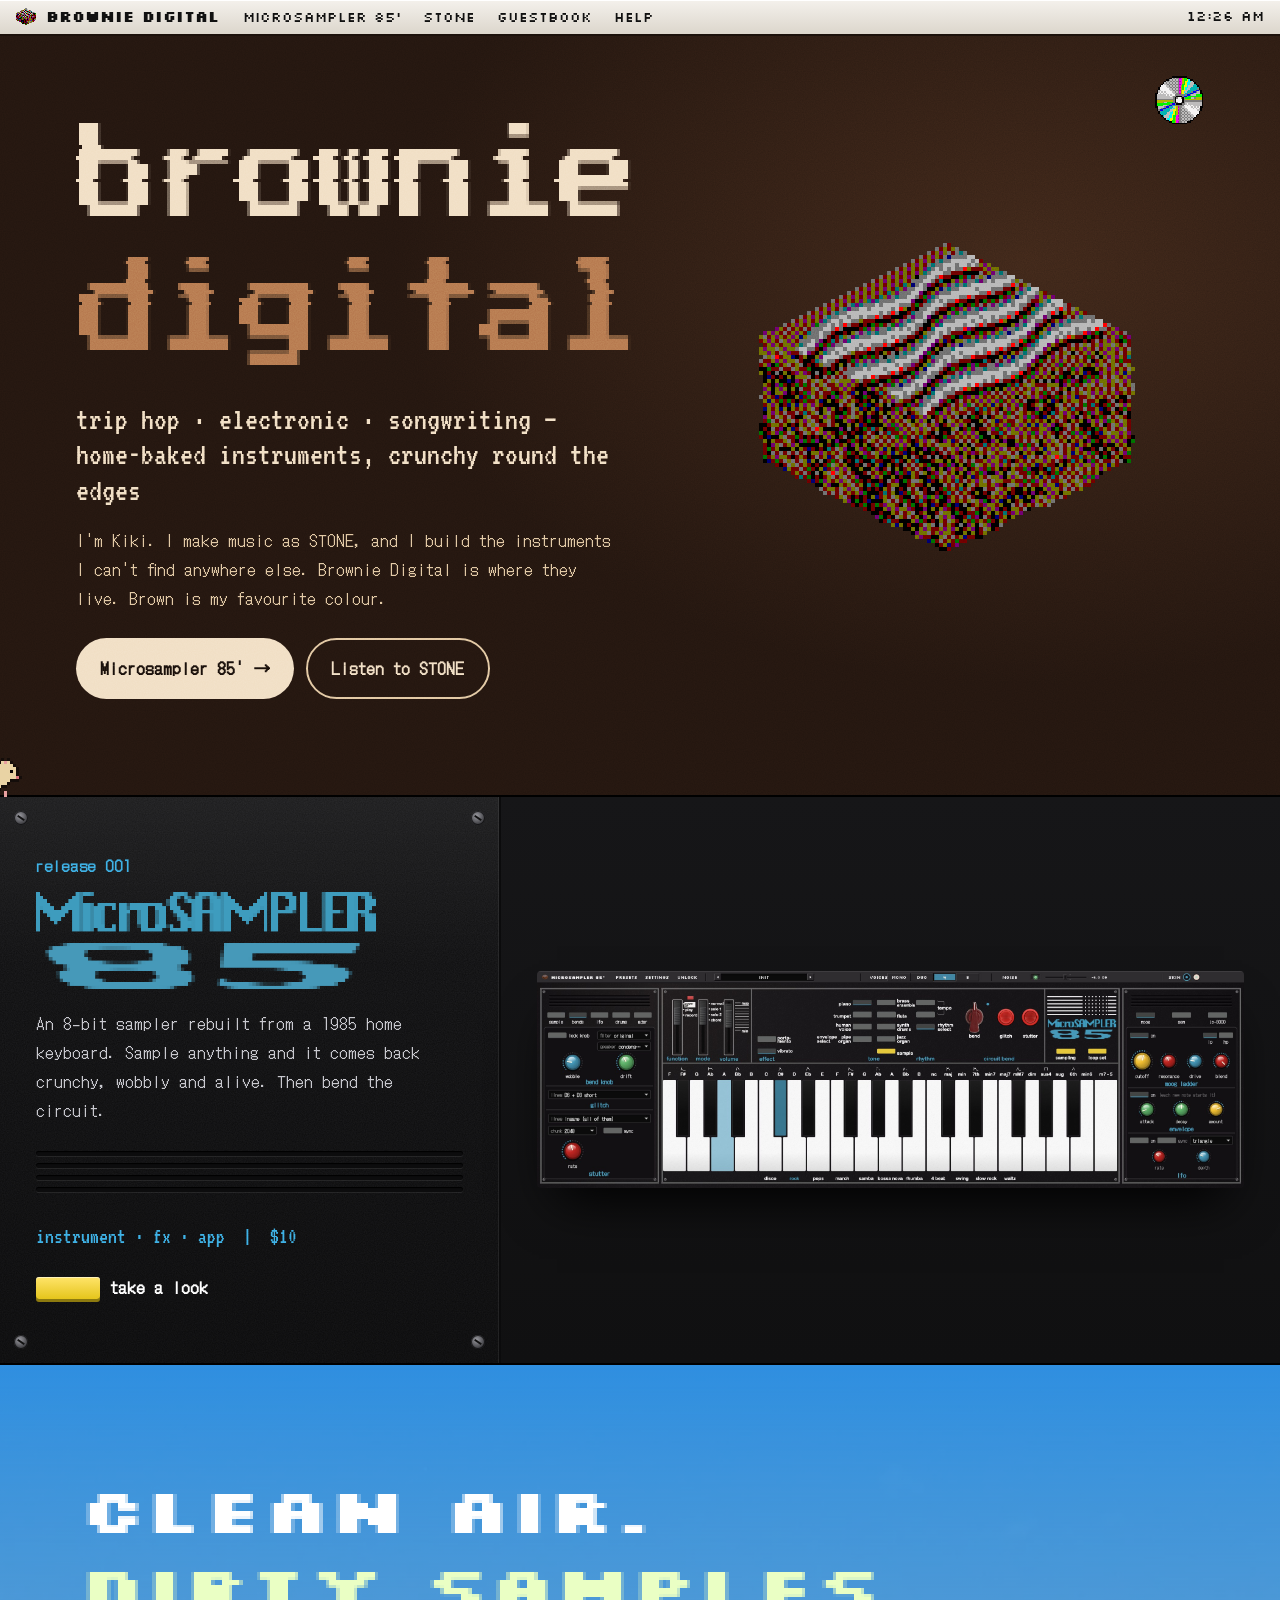
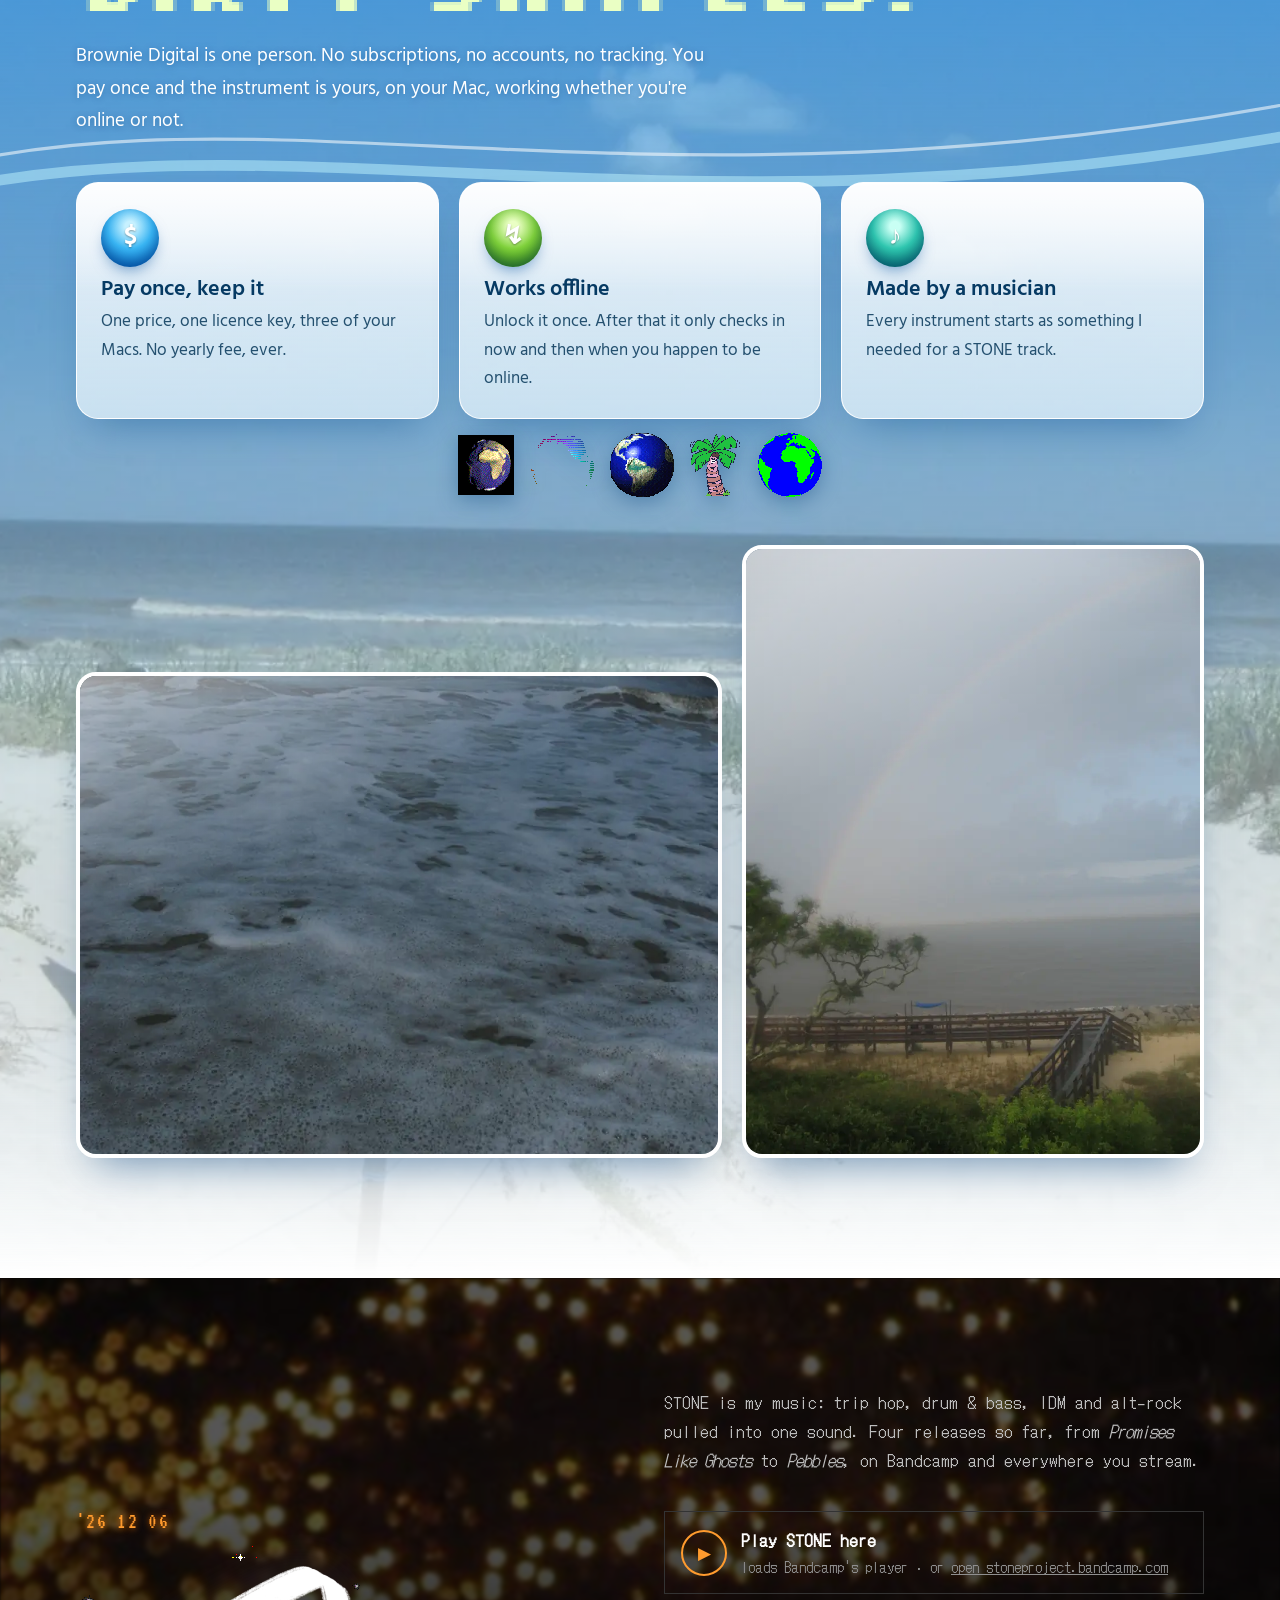
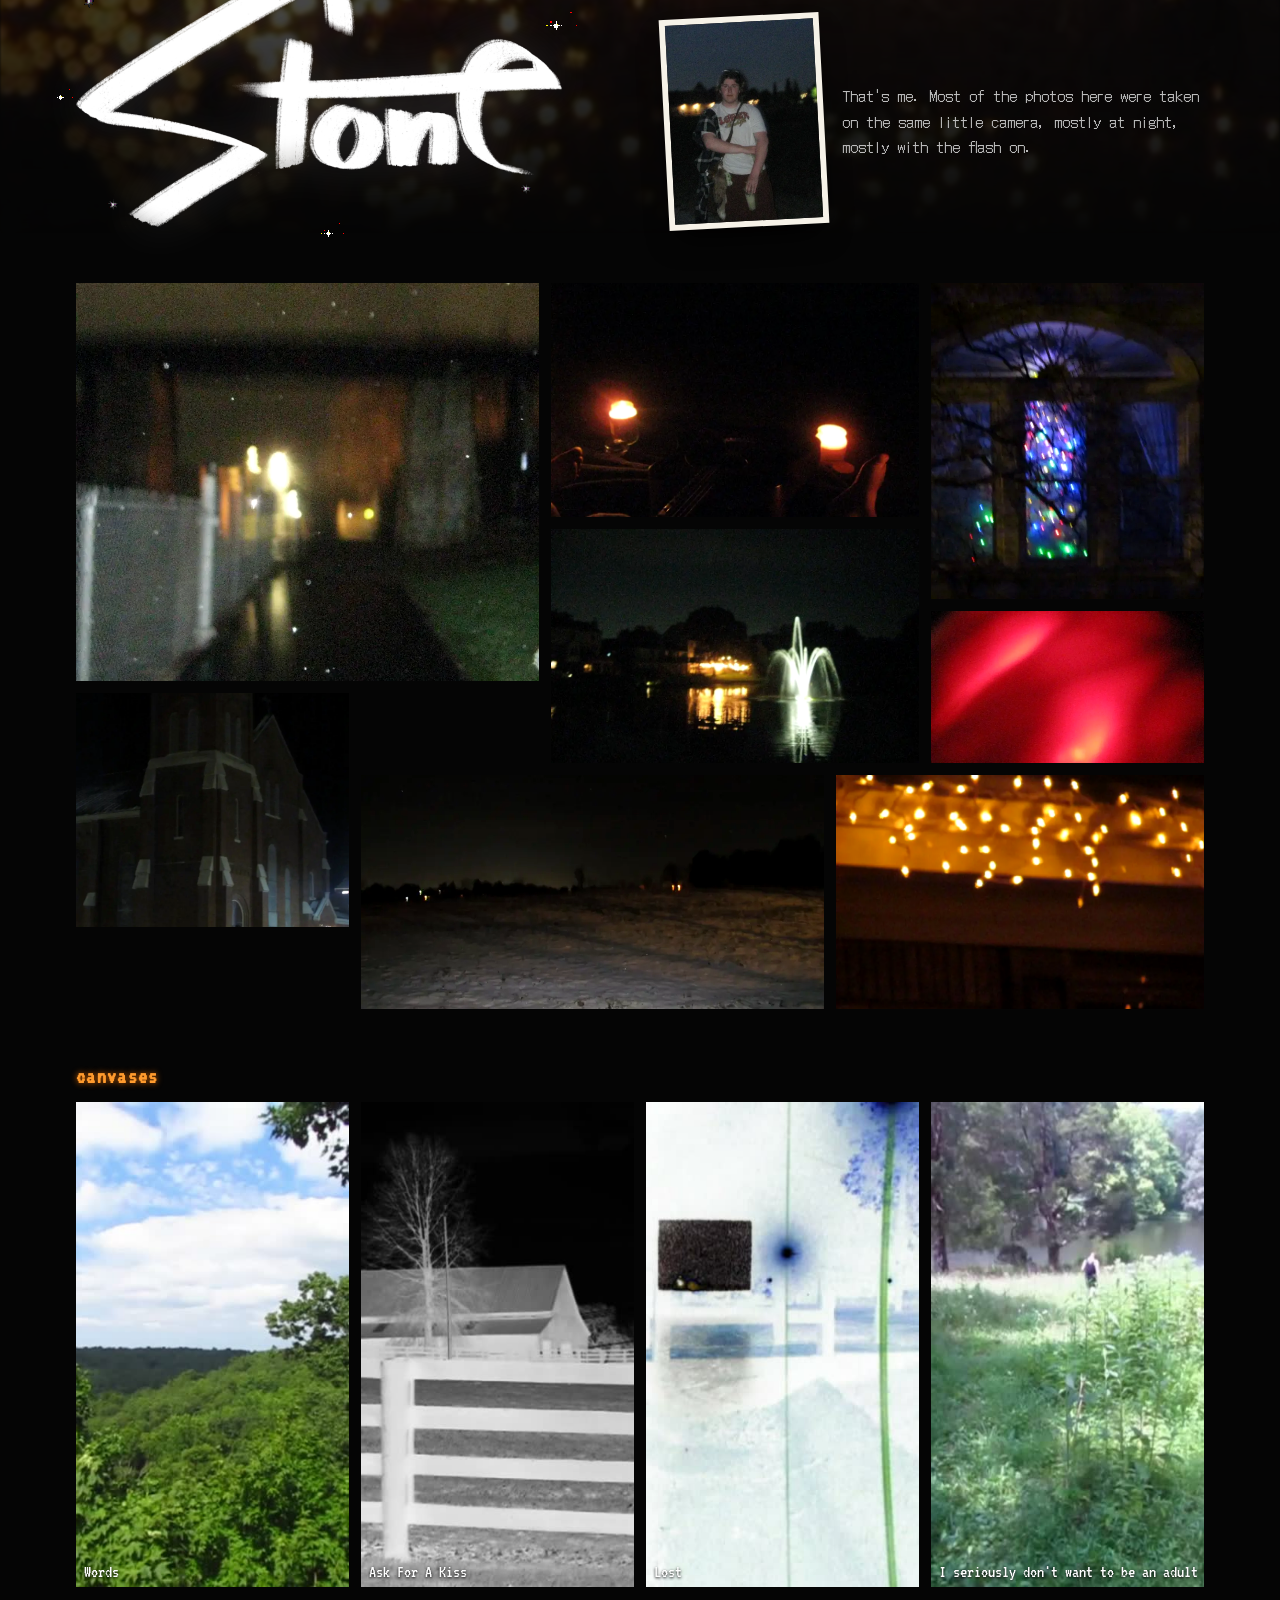
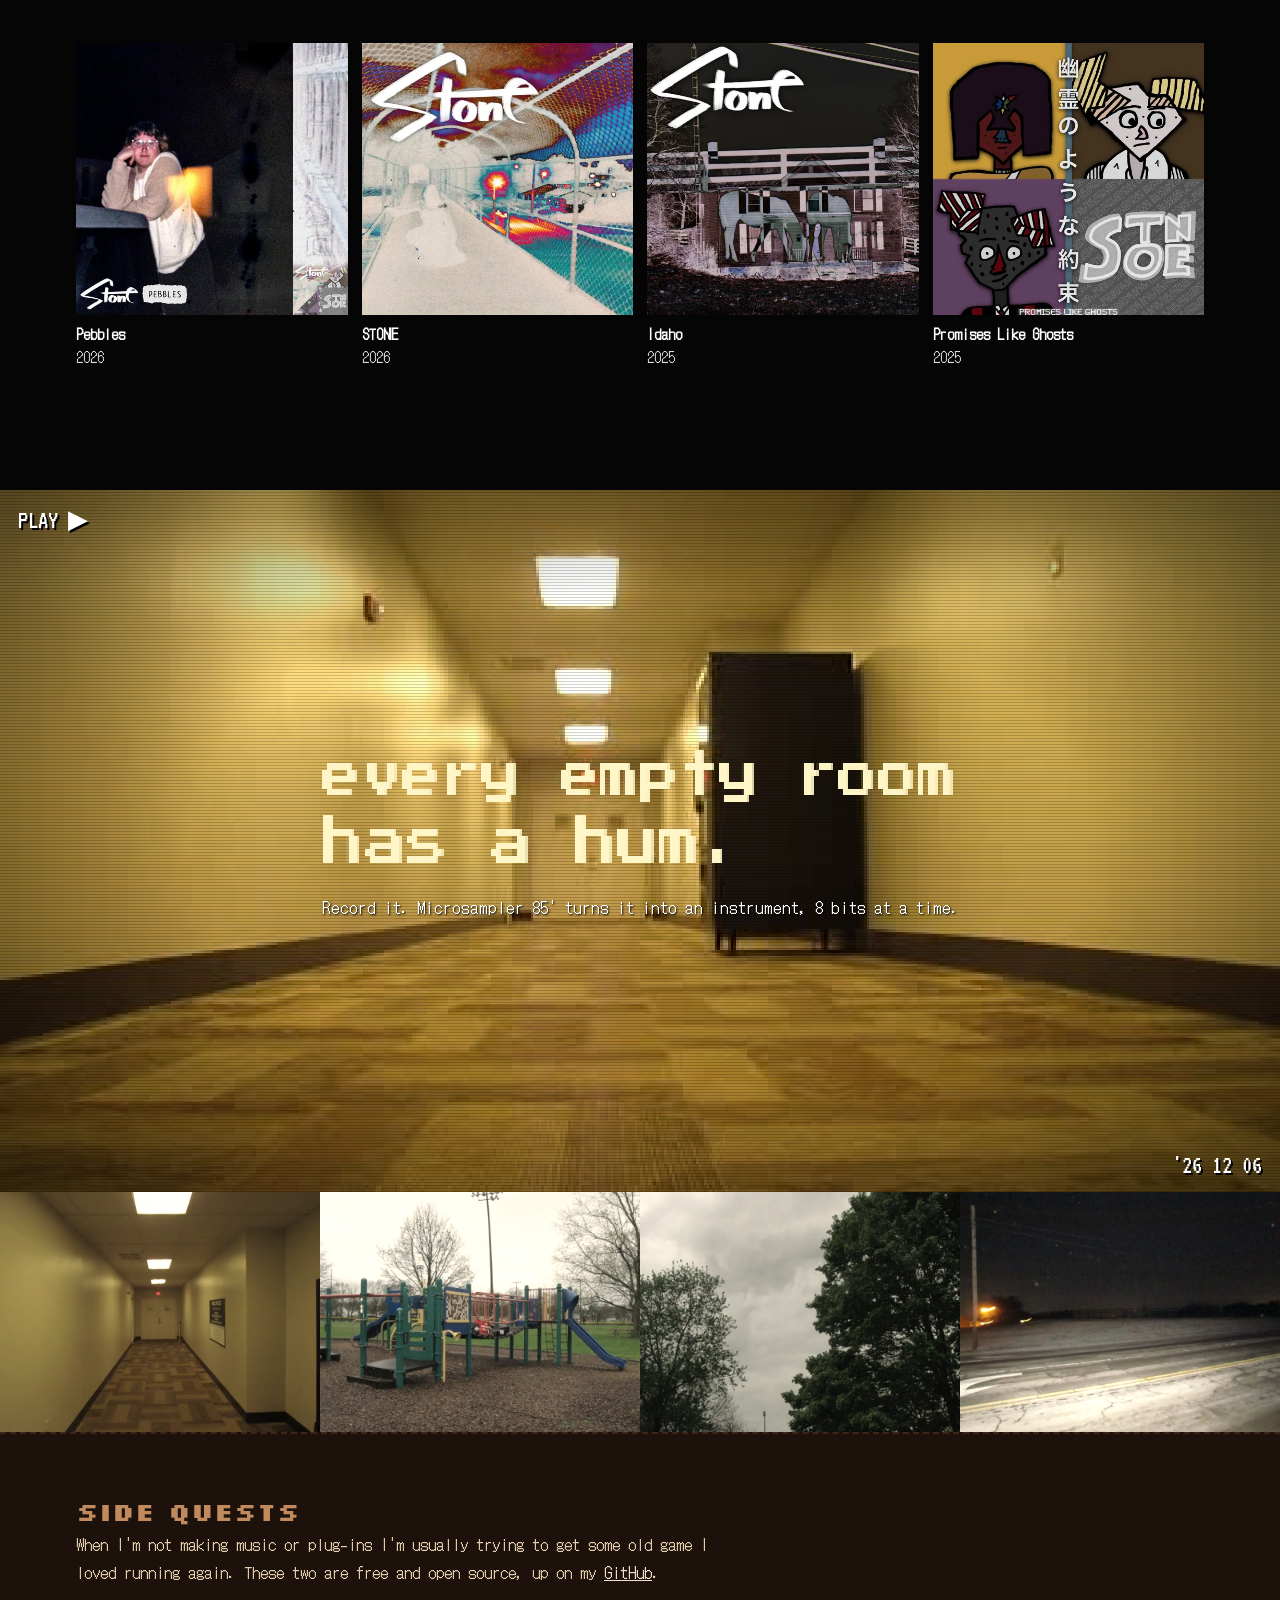
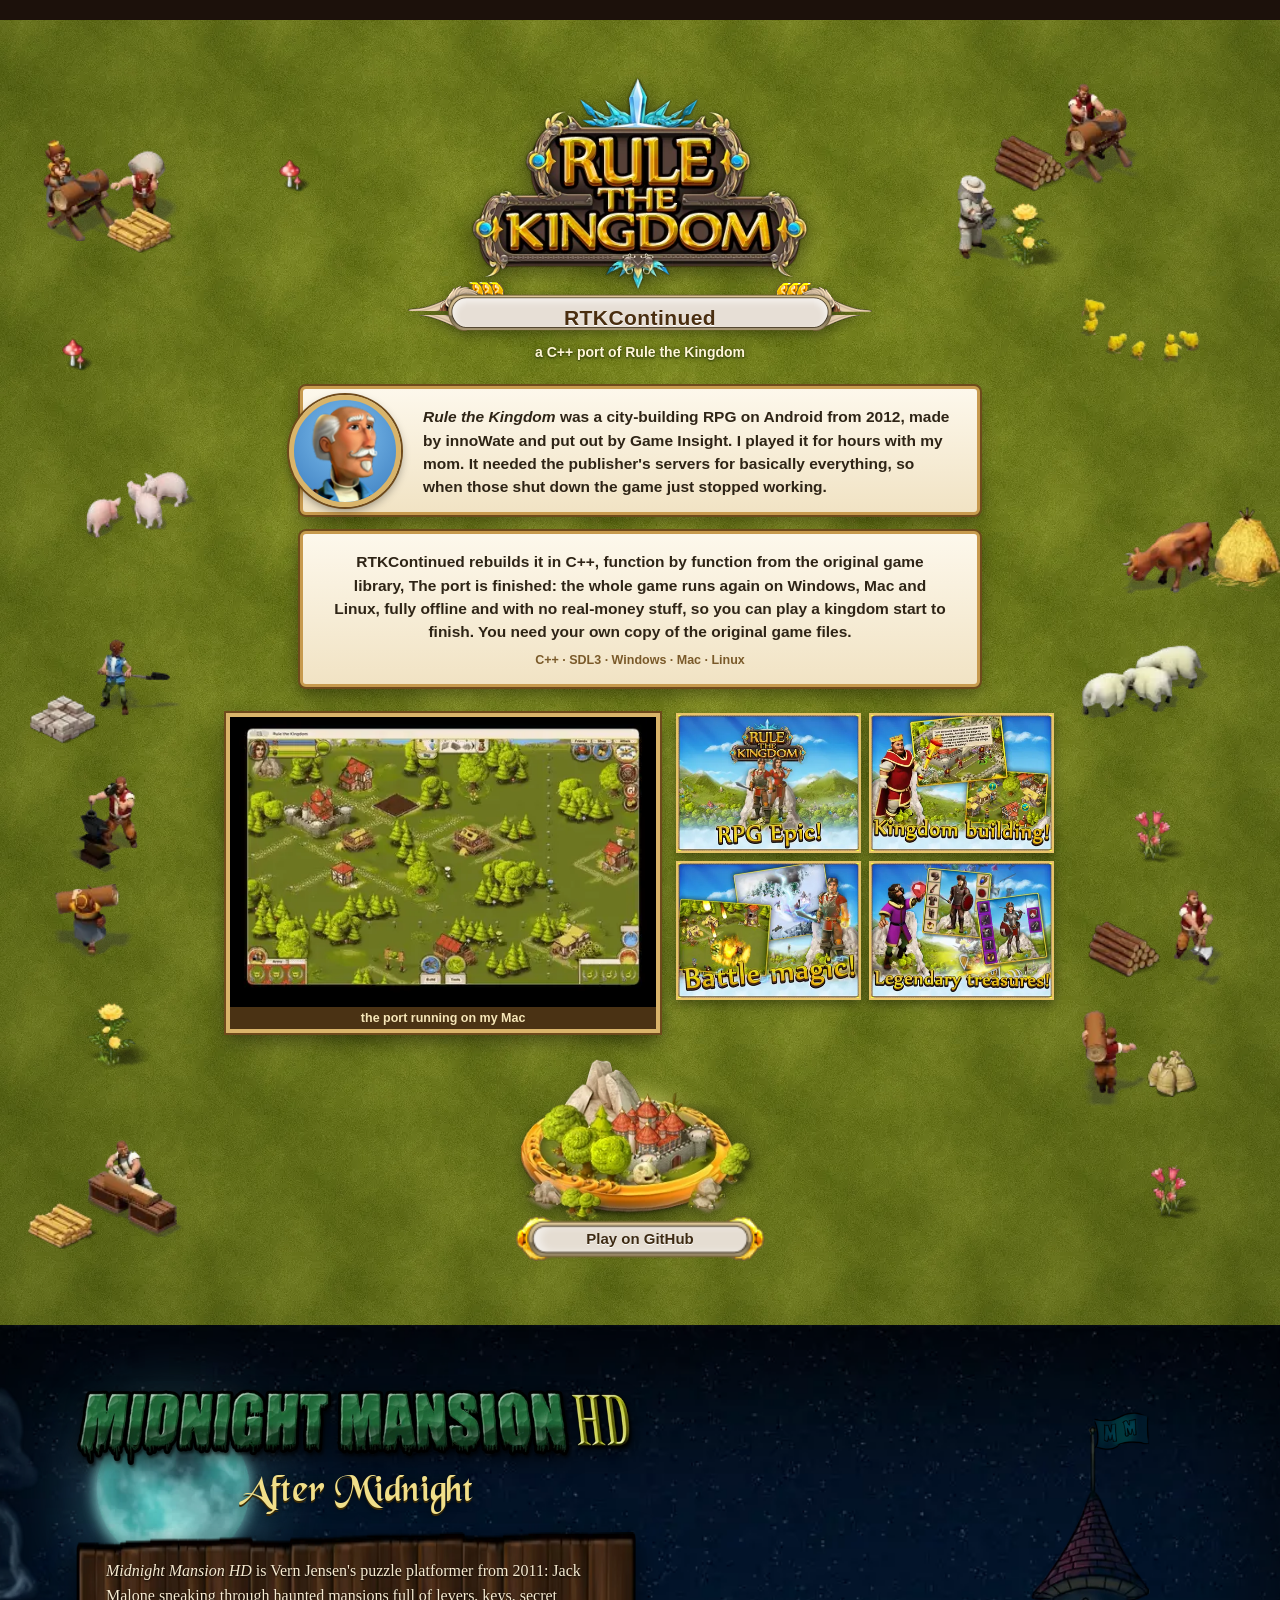
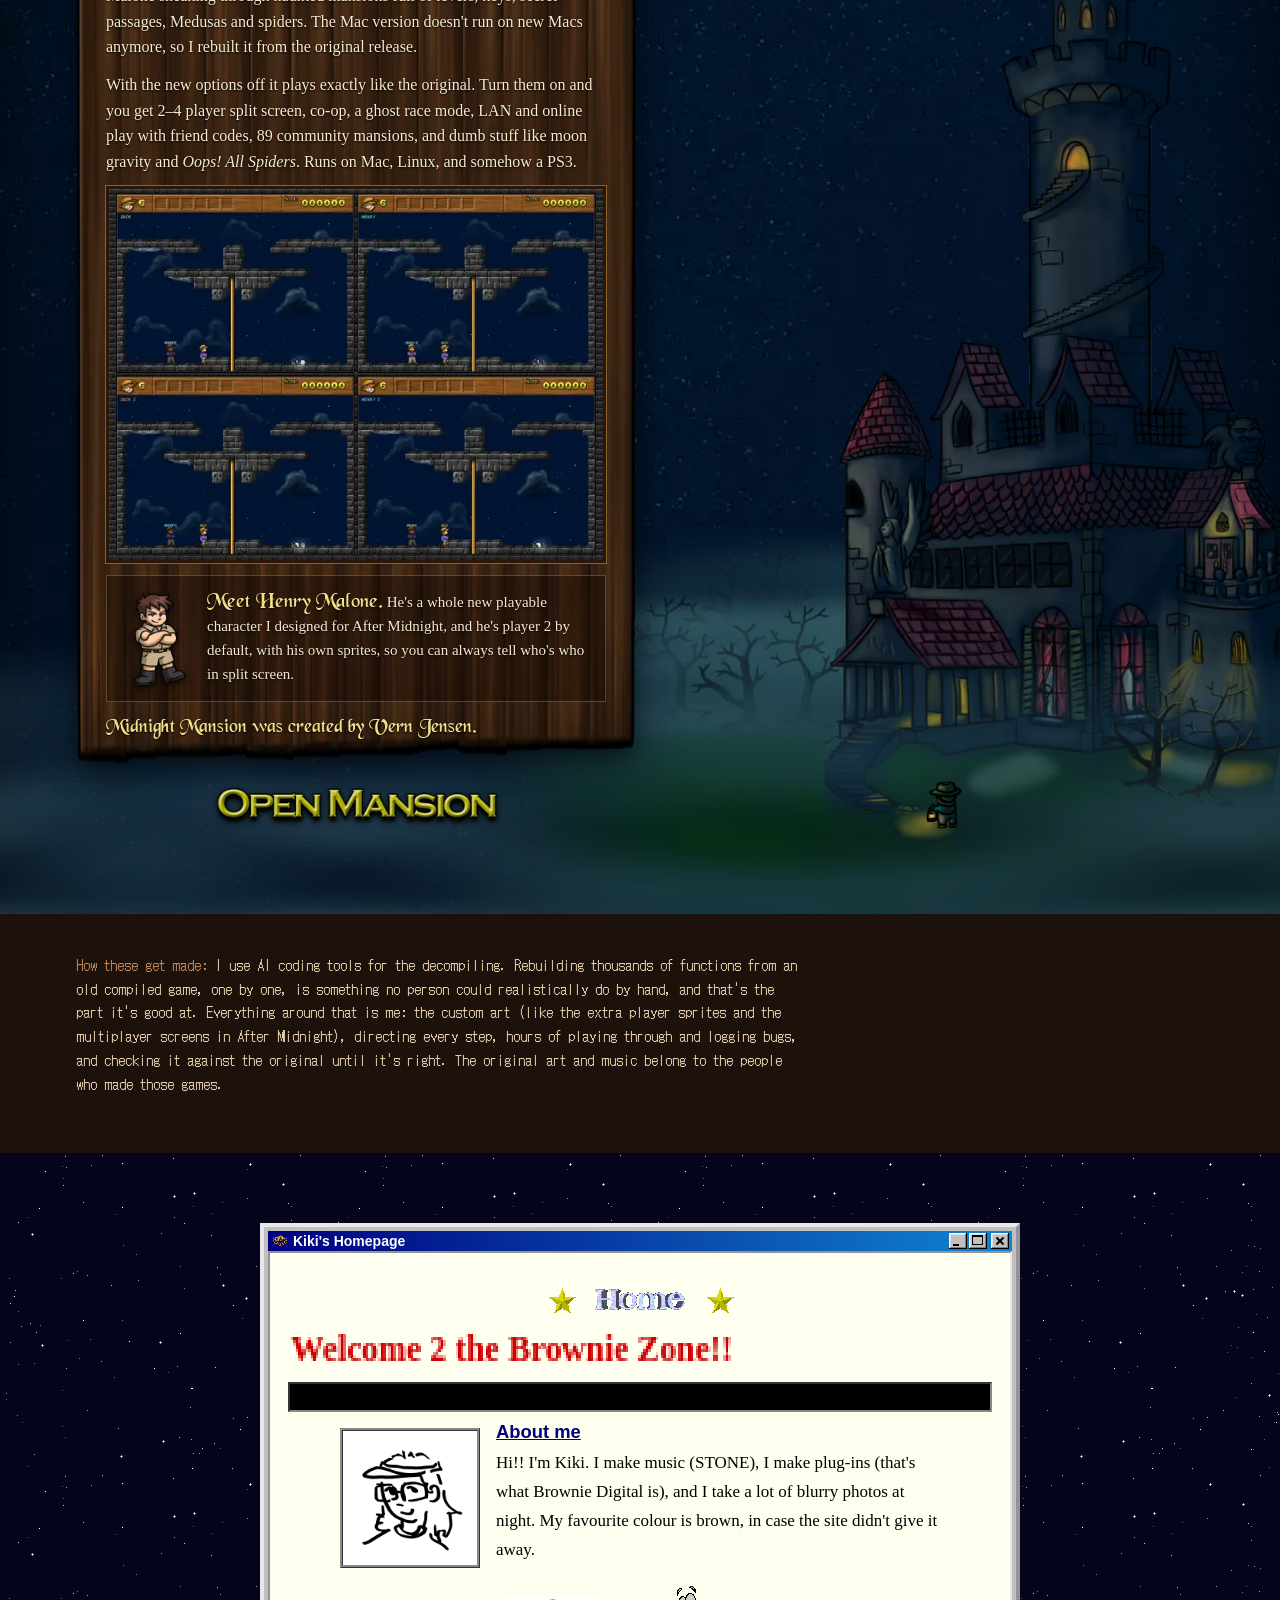
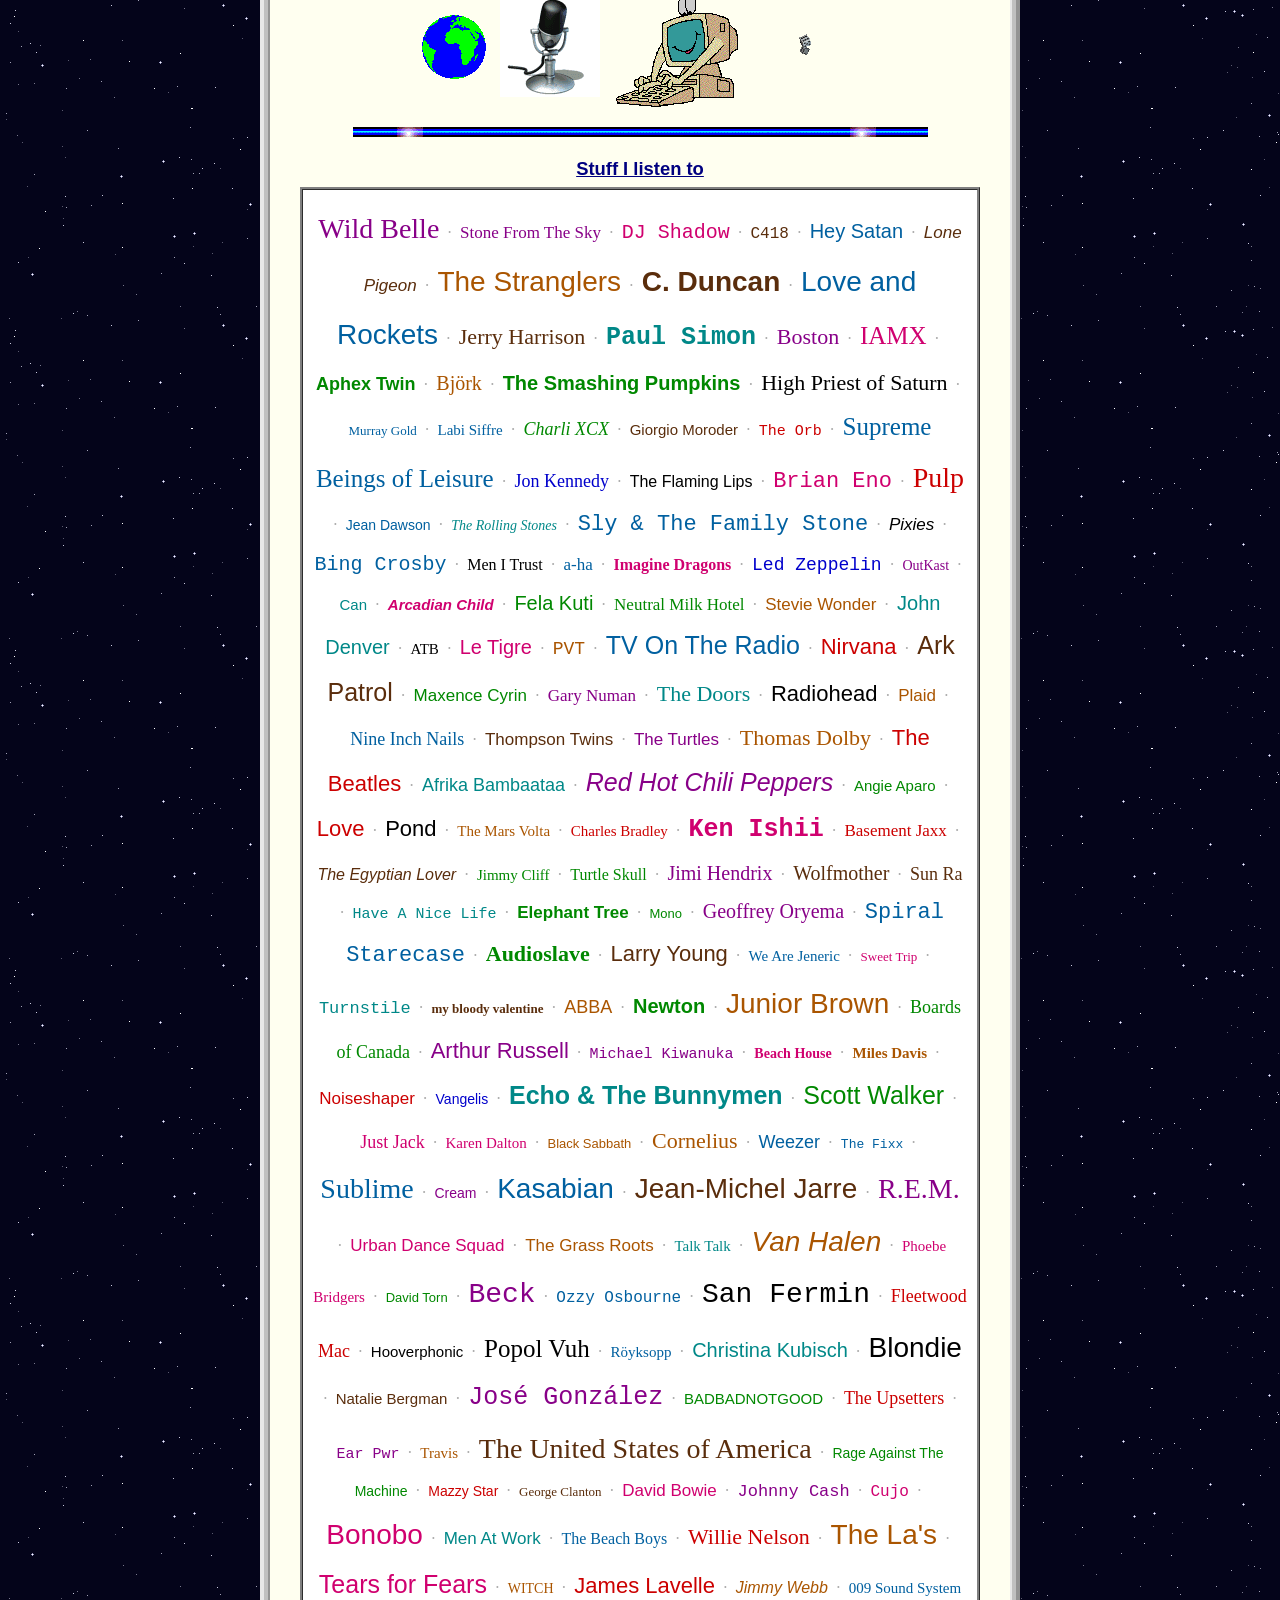
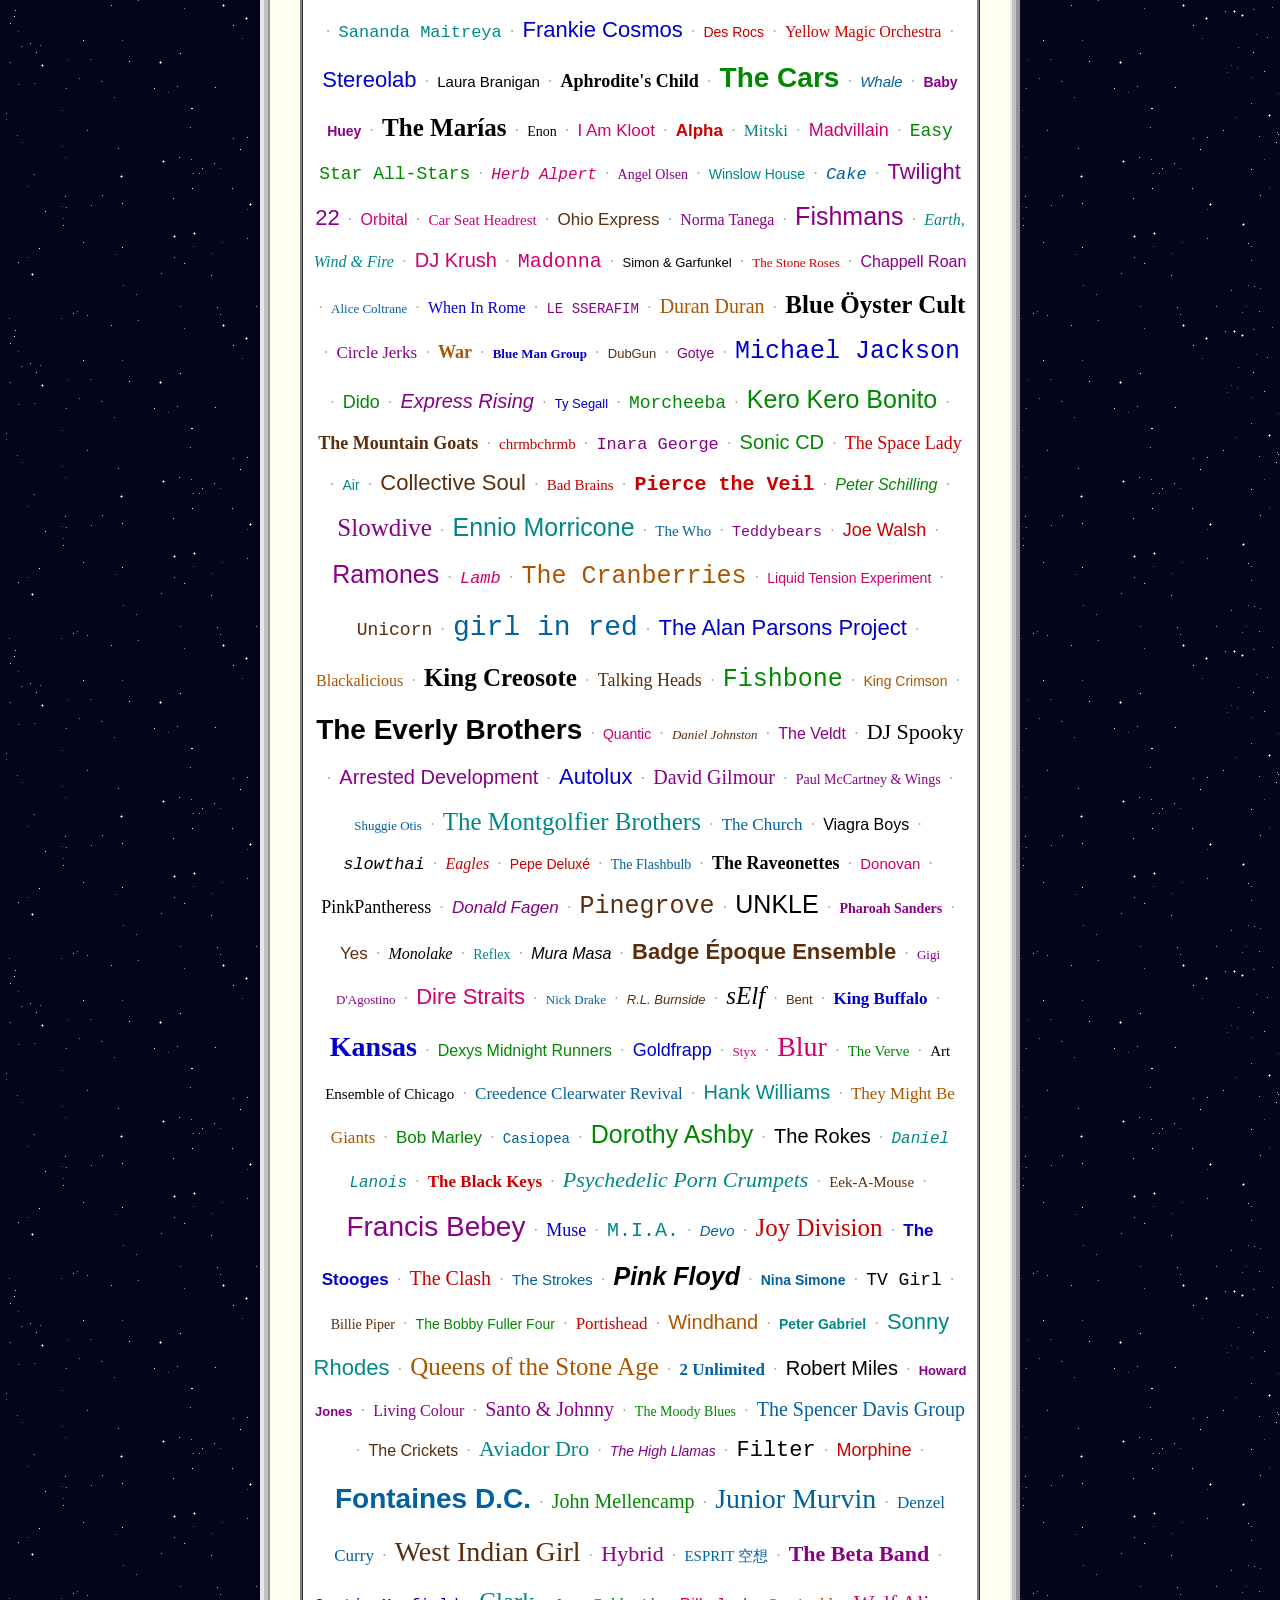
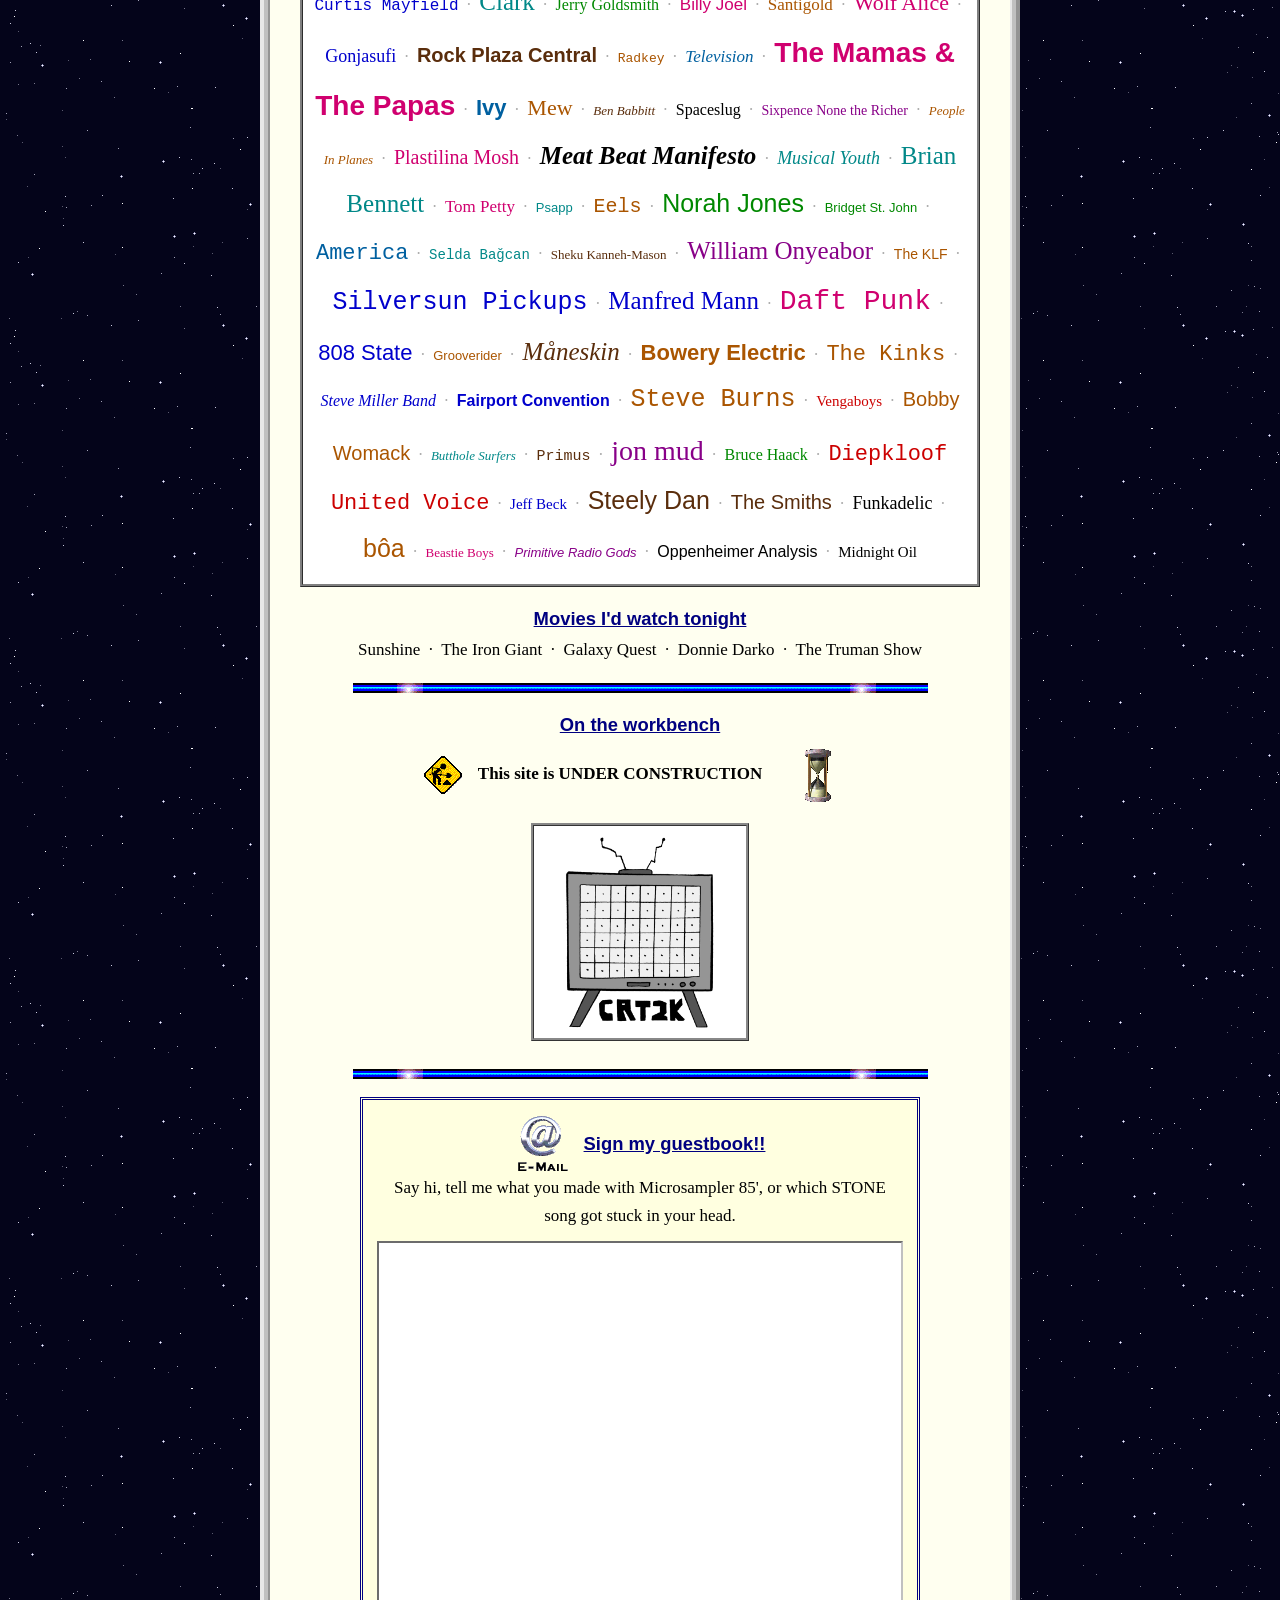
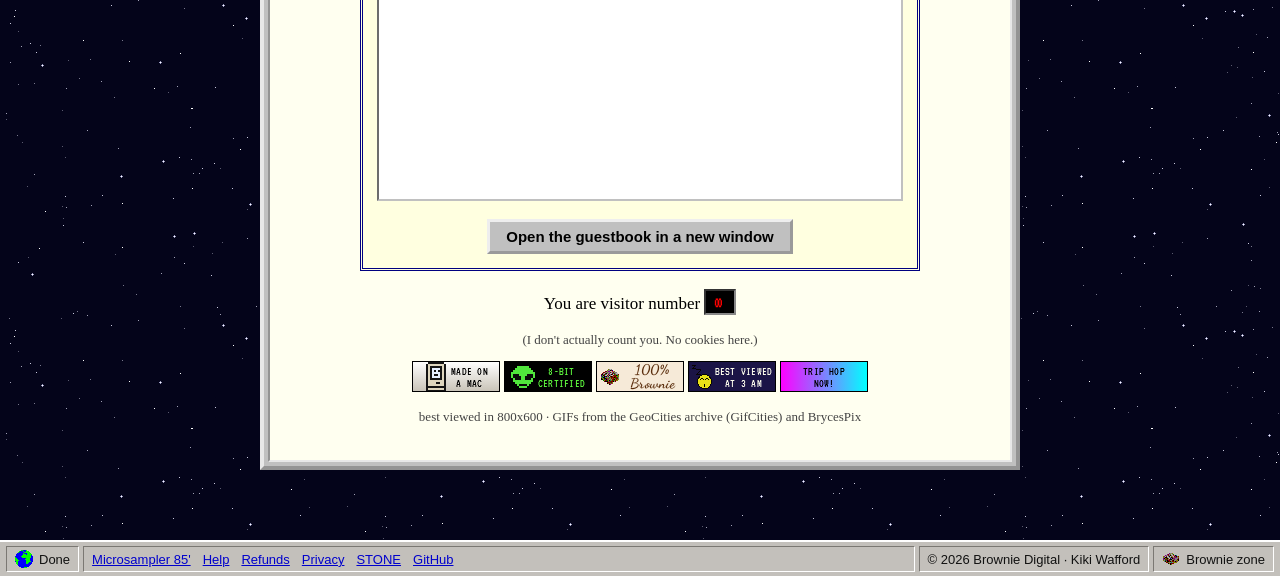
==== commit bf553cbd: "Microsampler 85': fresh screenshots (brass ensemble label fits)" ====
--- a/index.html
+++ b/index.html
@@ -68,7 +68,7 @@
         <p class="pix" style="font-size: 22px; color: #3fb2e6; margin-bottom: 18px">instrument · fx · app &nbsp;|&nbsp; $10</p>
         <a class="key-btn" href="microsampler-85/"><i></i>take a look</a>
       </div>
-      <div class="shot"><img src="img/window-black-bends.jpg?v=2" alt="Microsampler 85' with the black skin" width="2319" height="710" loading="lazy"></div>
+      <div class="shot"><img src="img/window-black-bends.jpg?v=3" alt="Microsampler 85' with the black skin" width="2319" height="710" loading="lazy"></div>
     </div>
   </section>
 
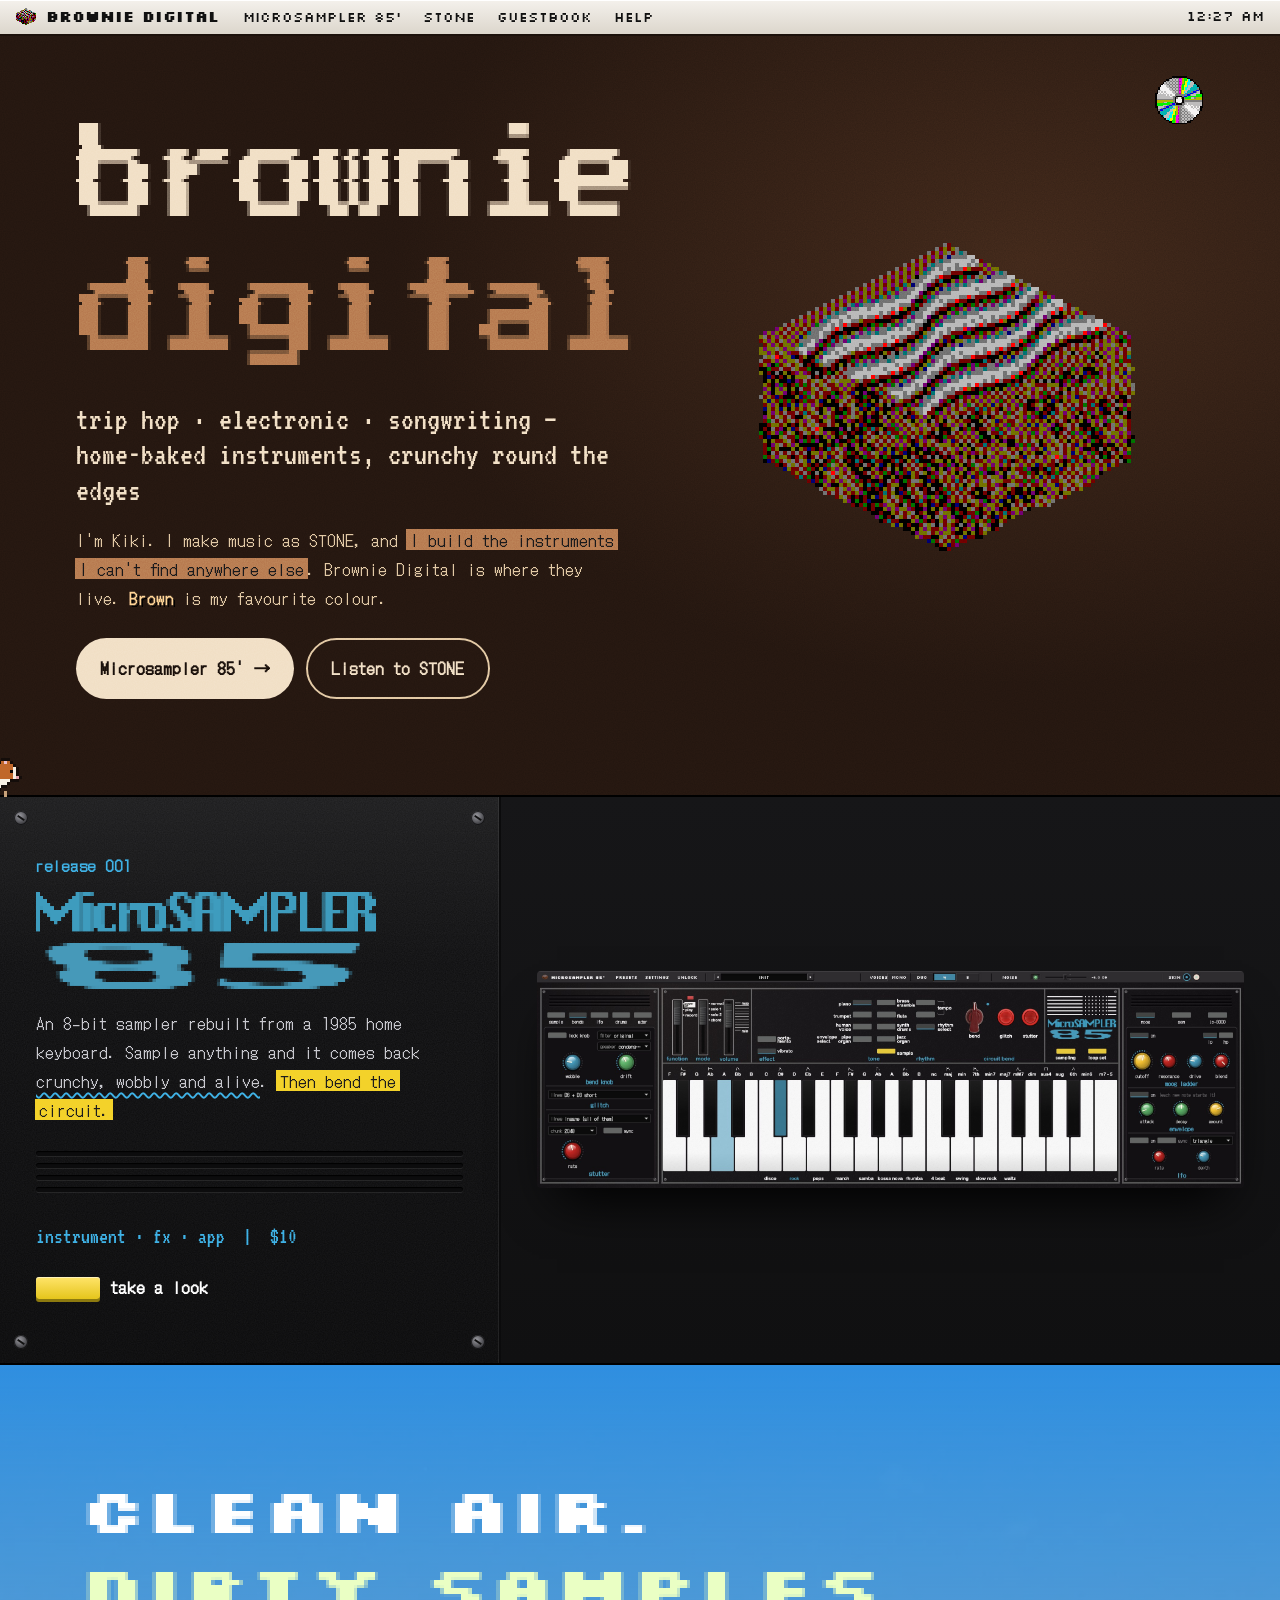
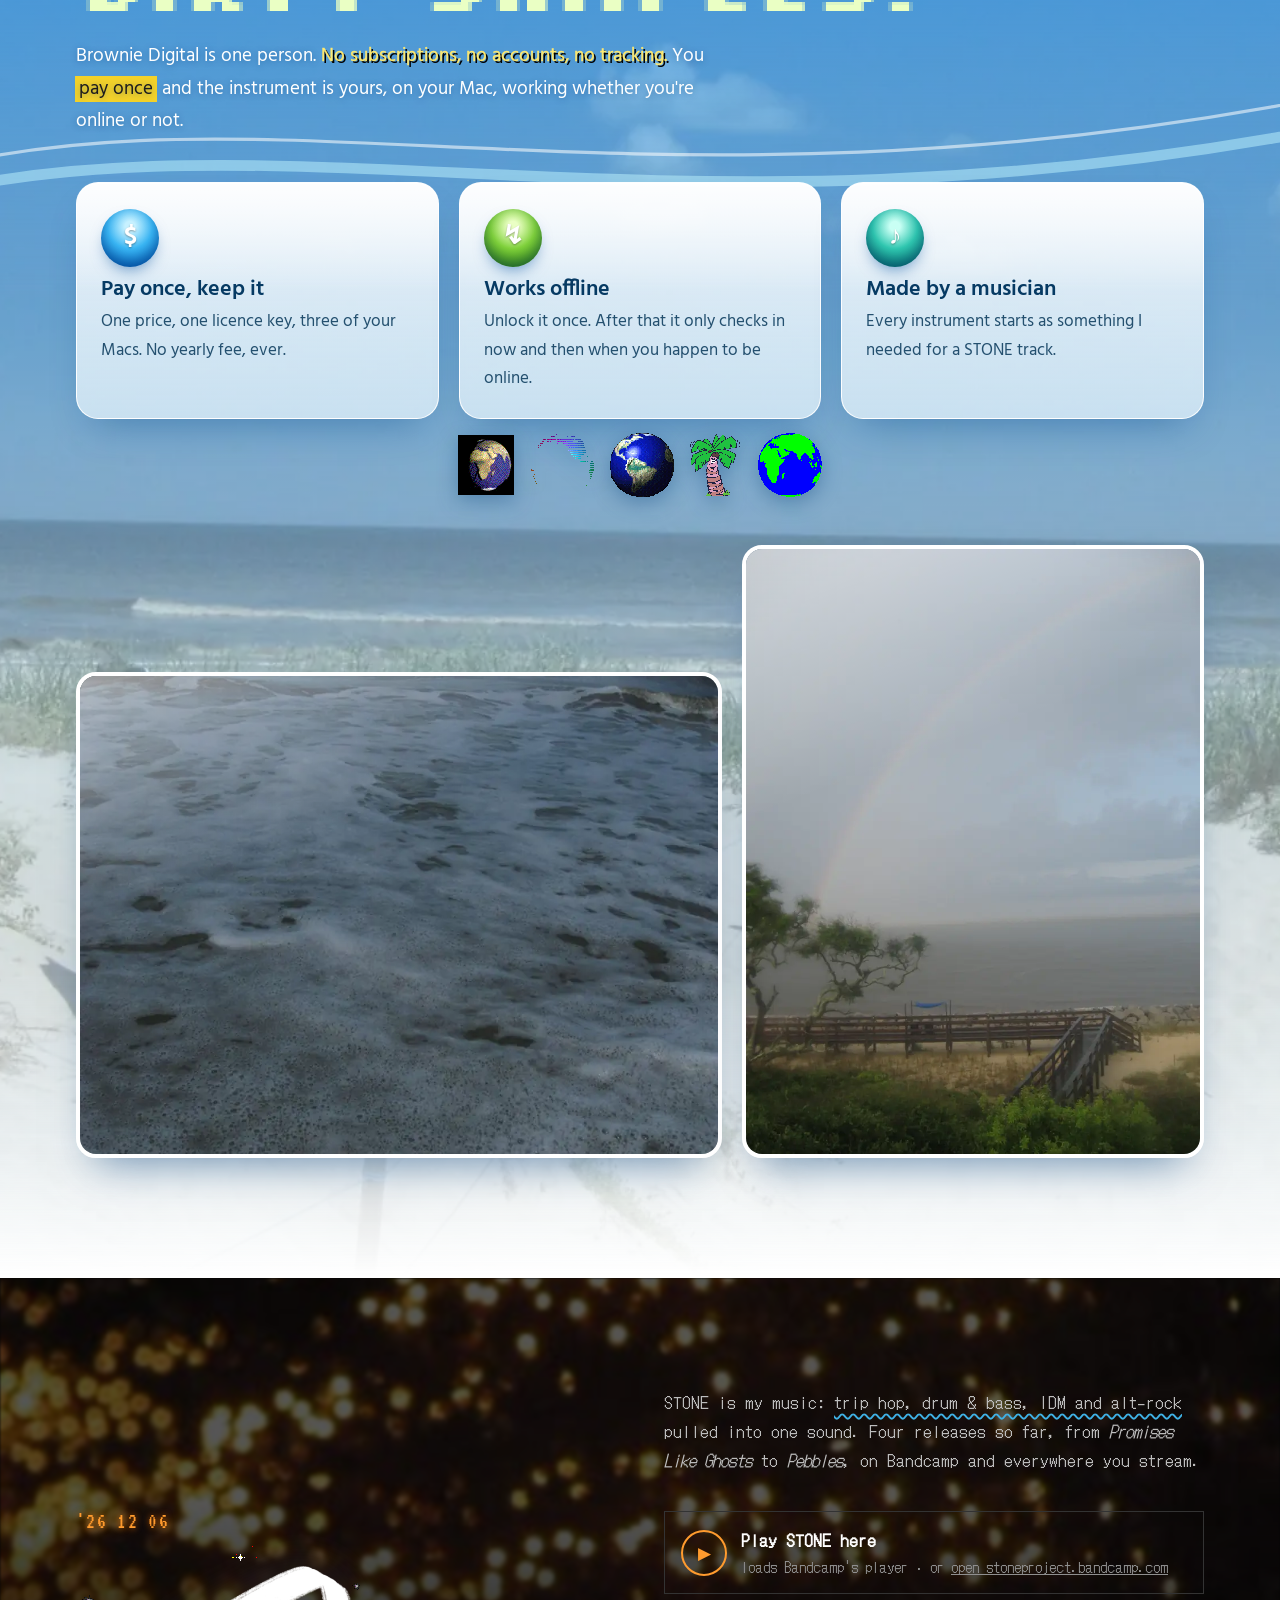
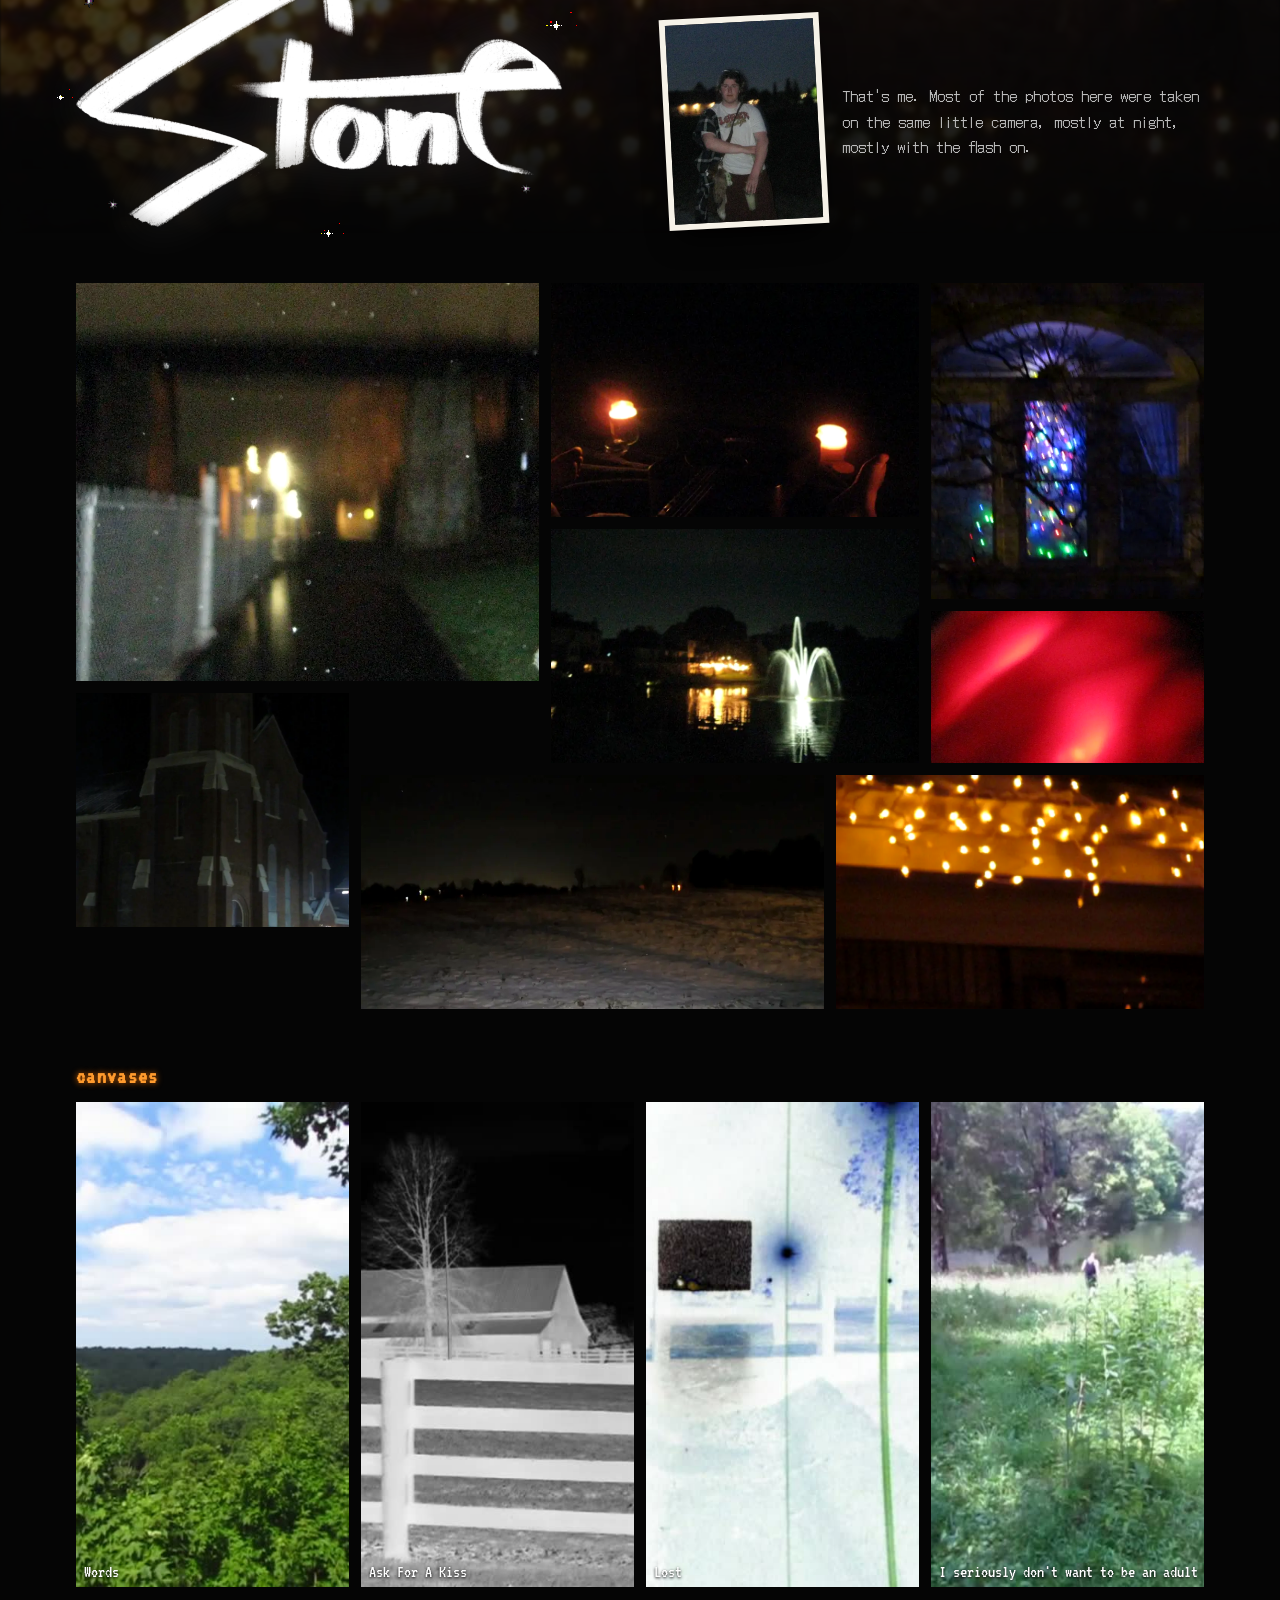
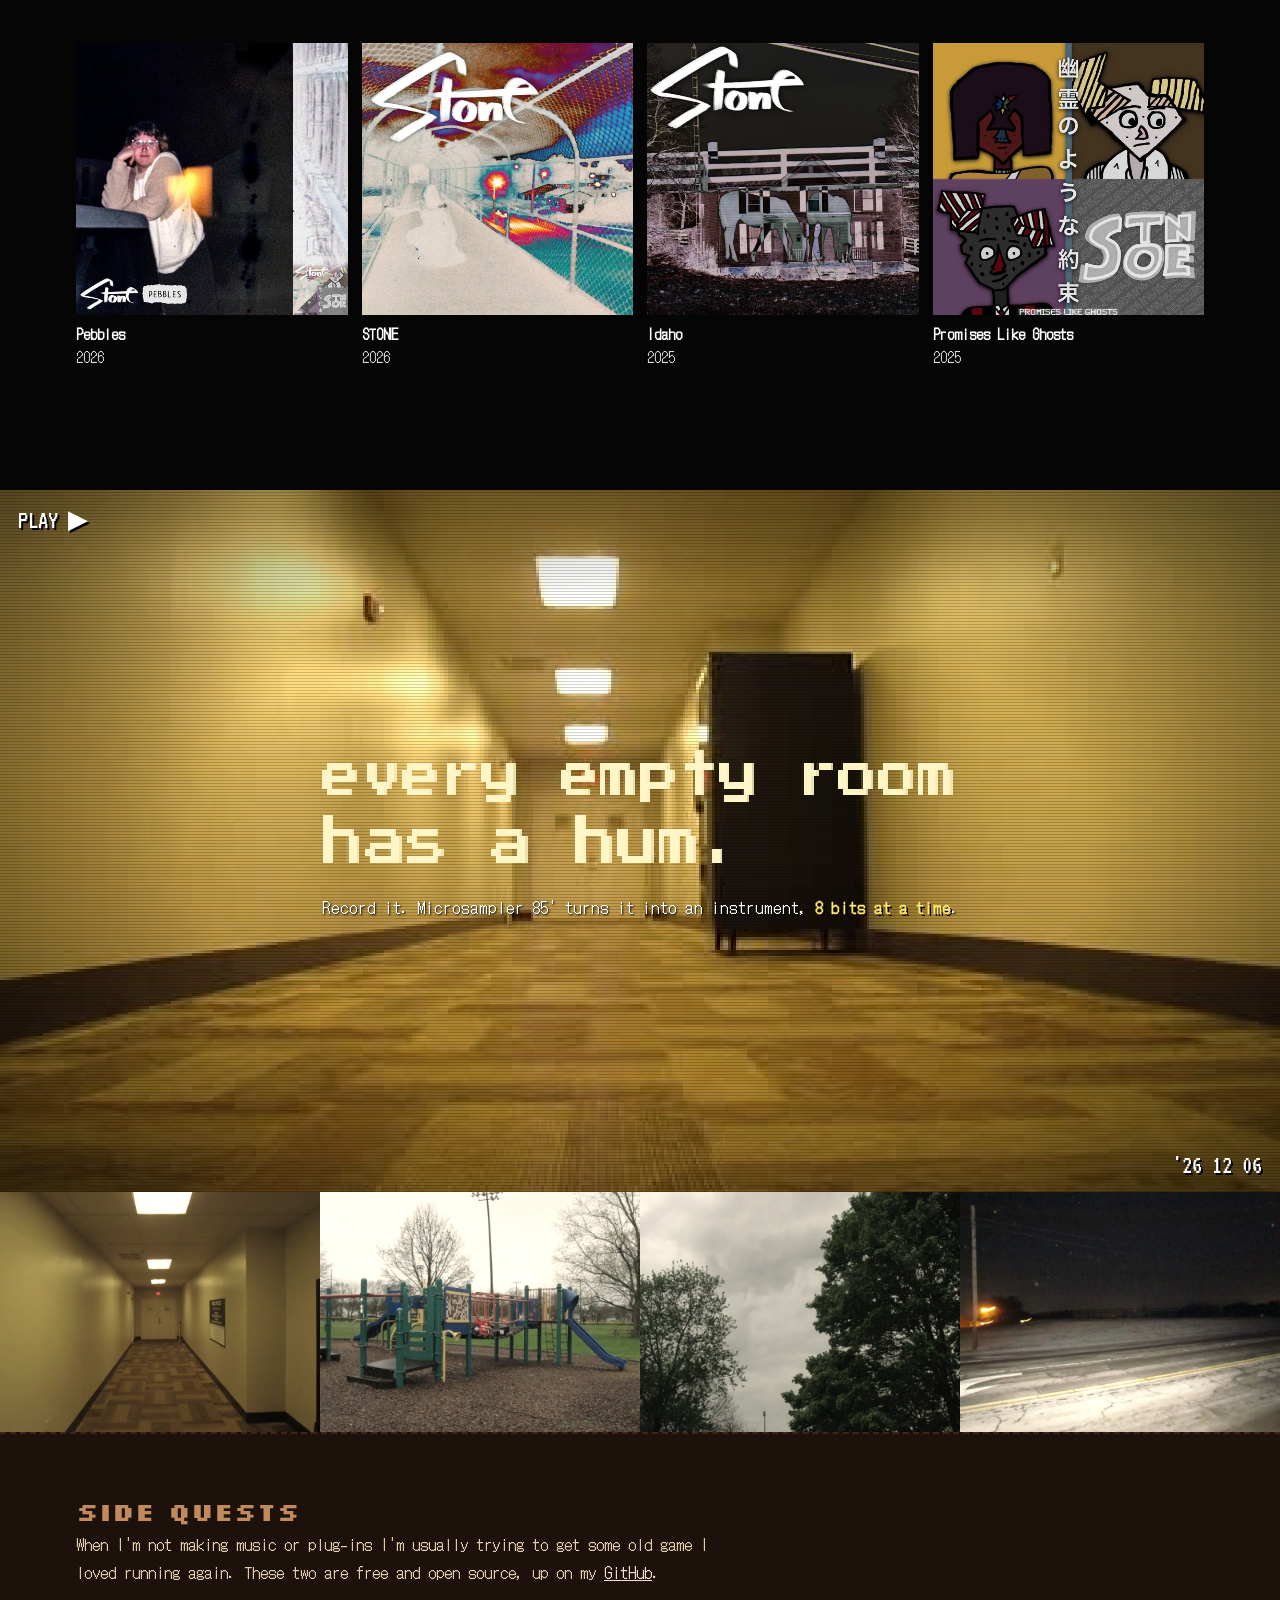
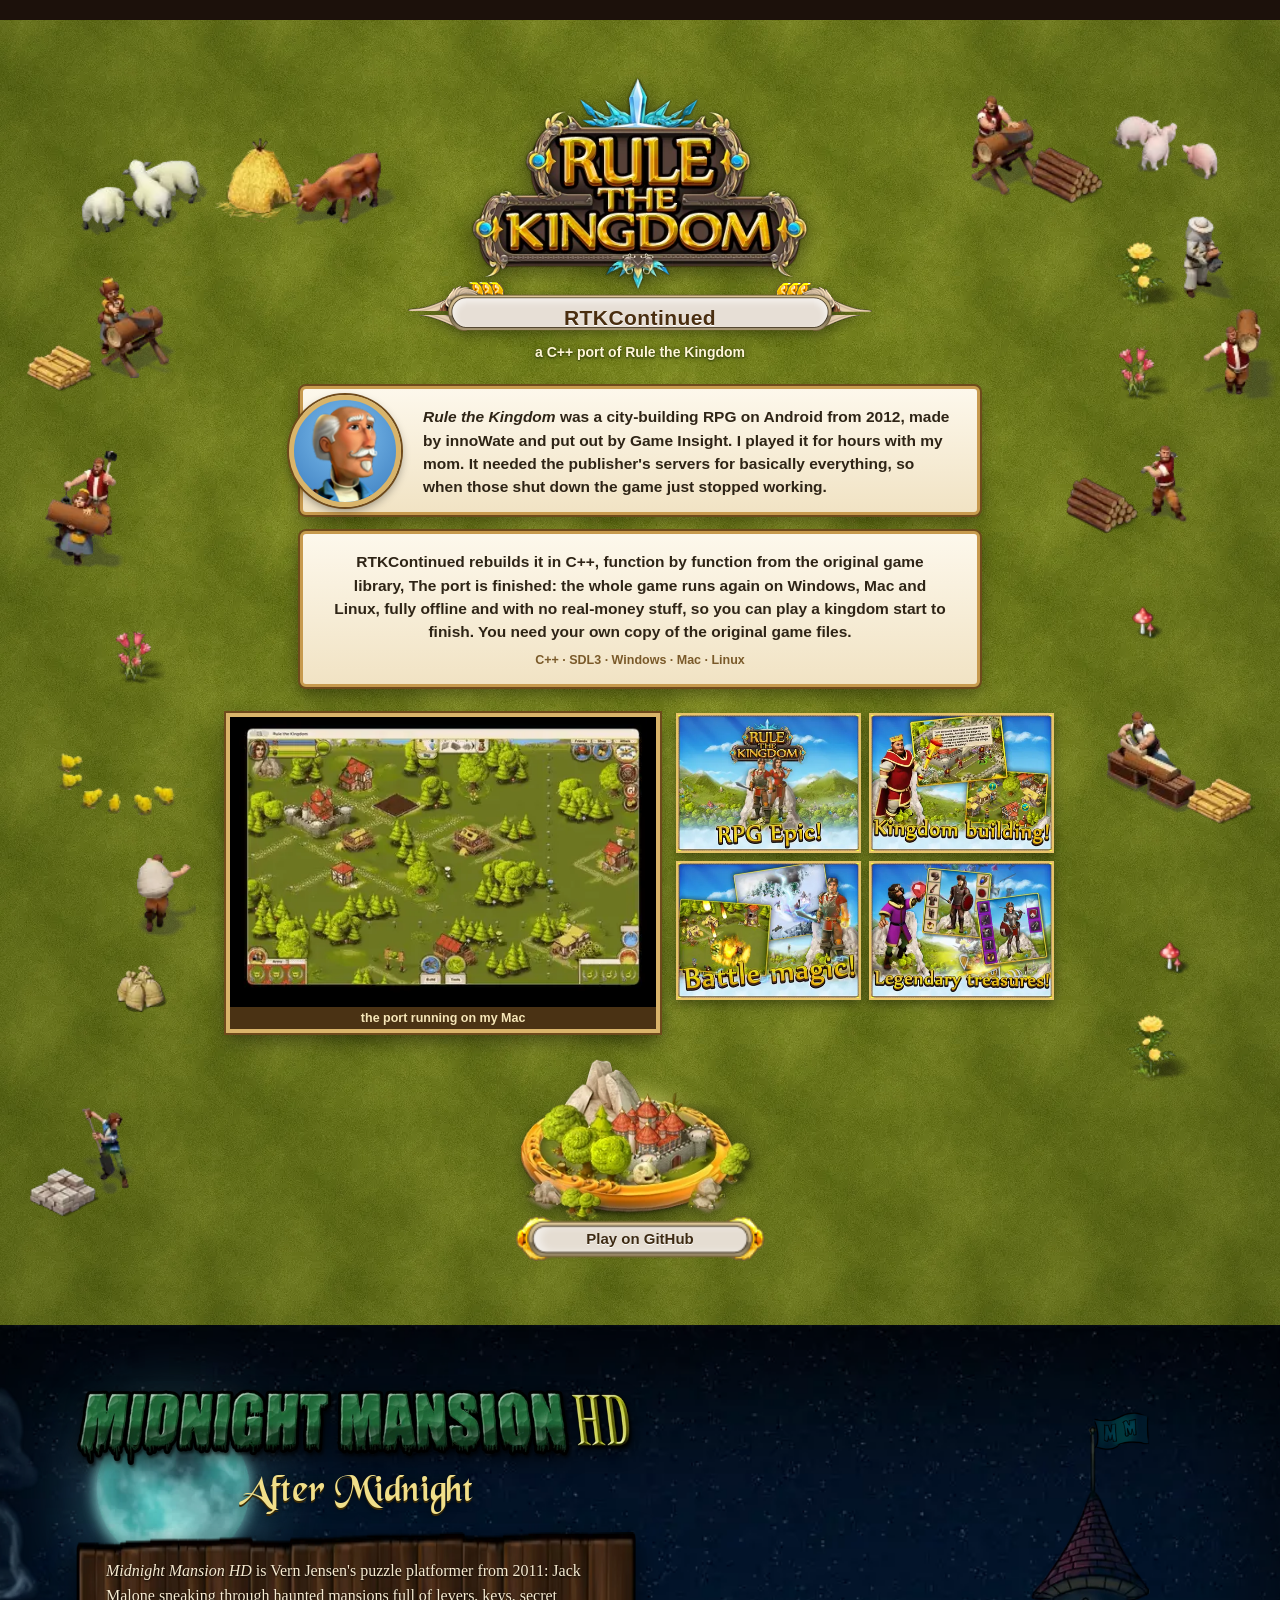
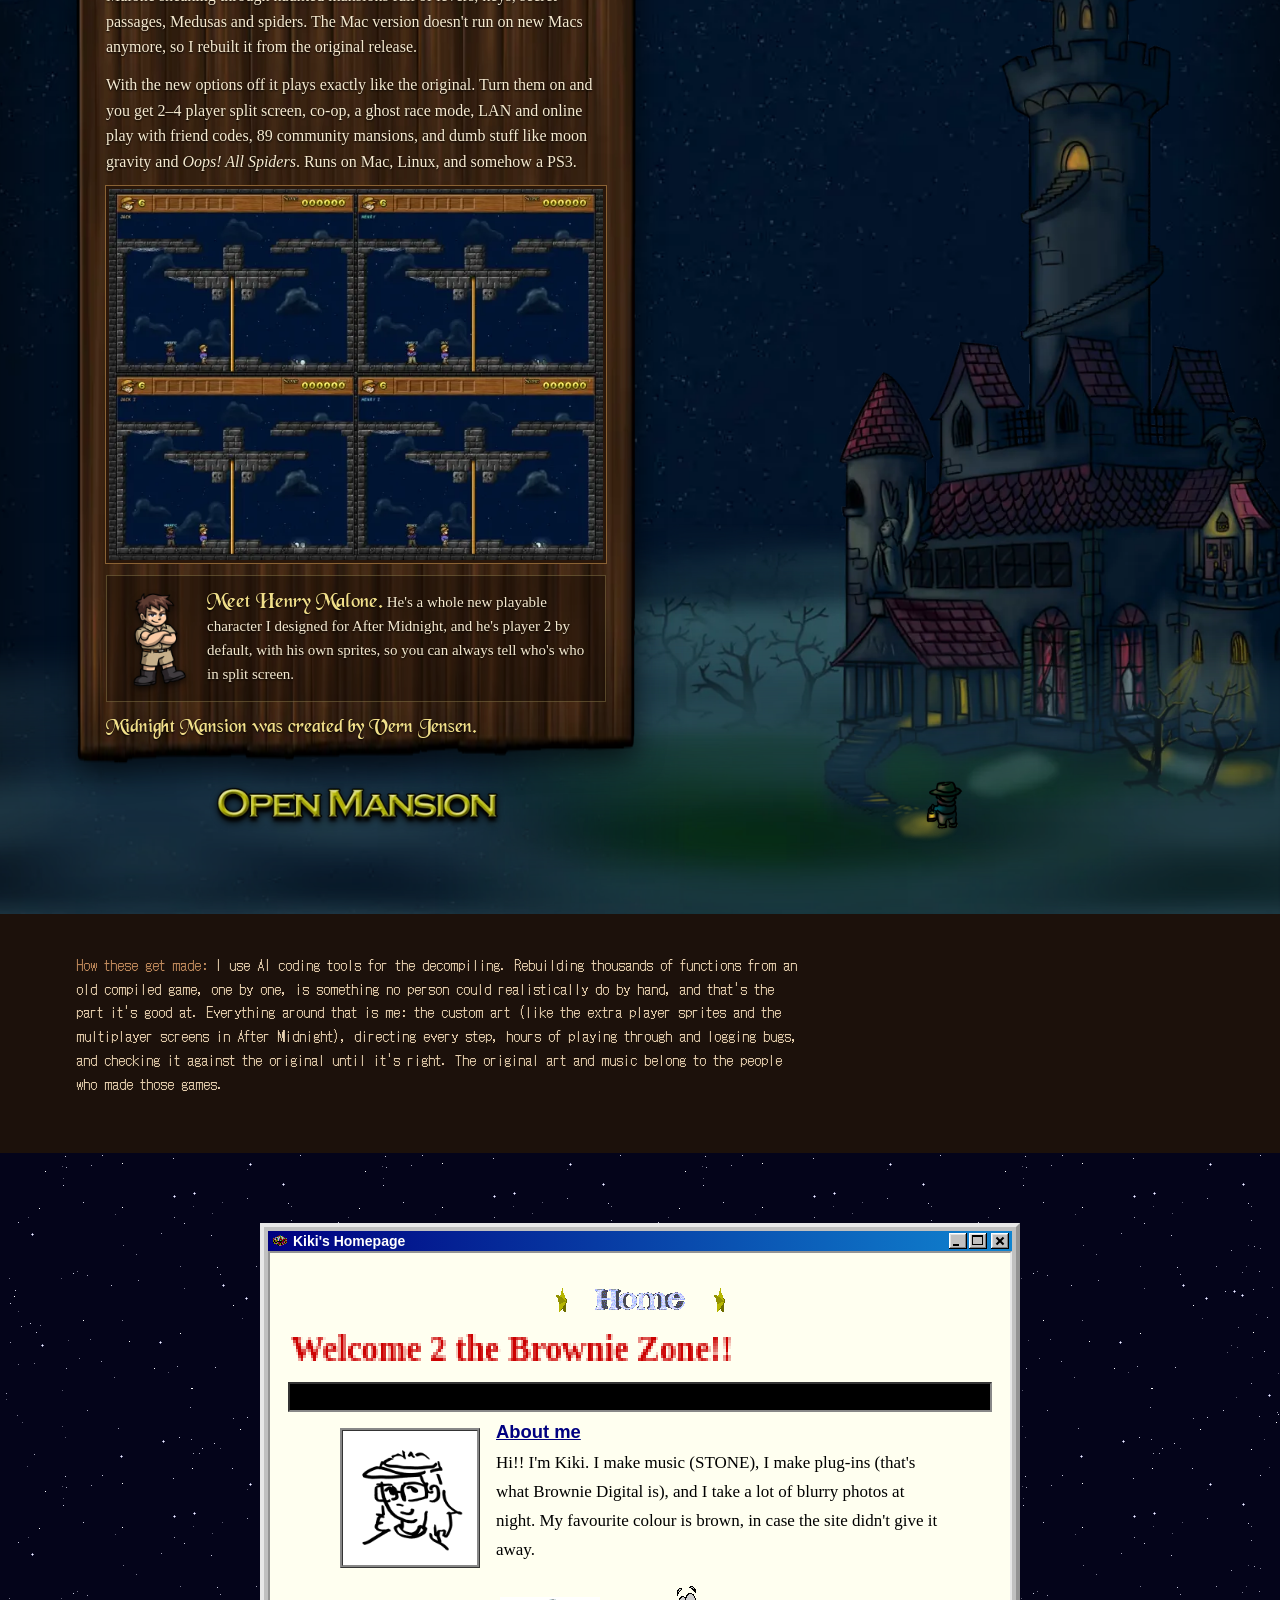
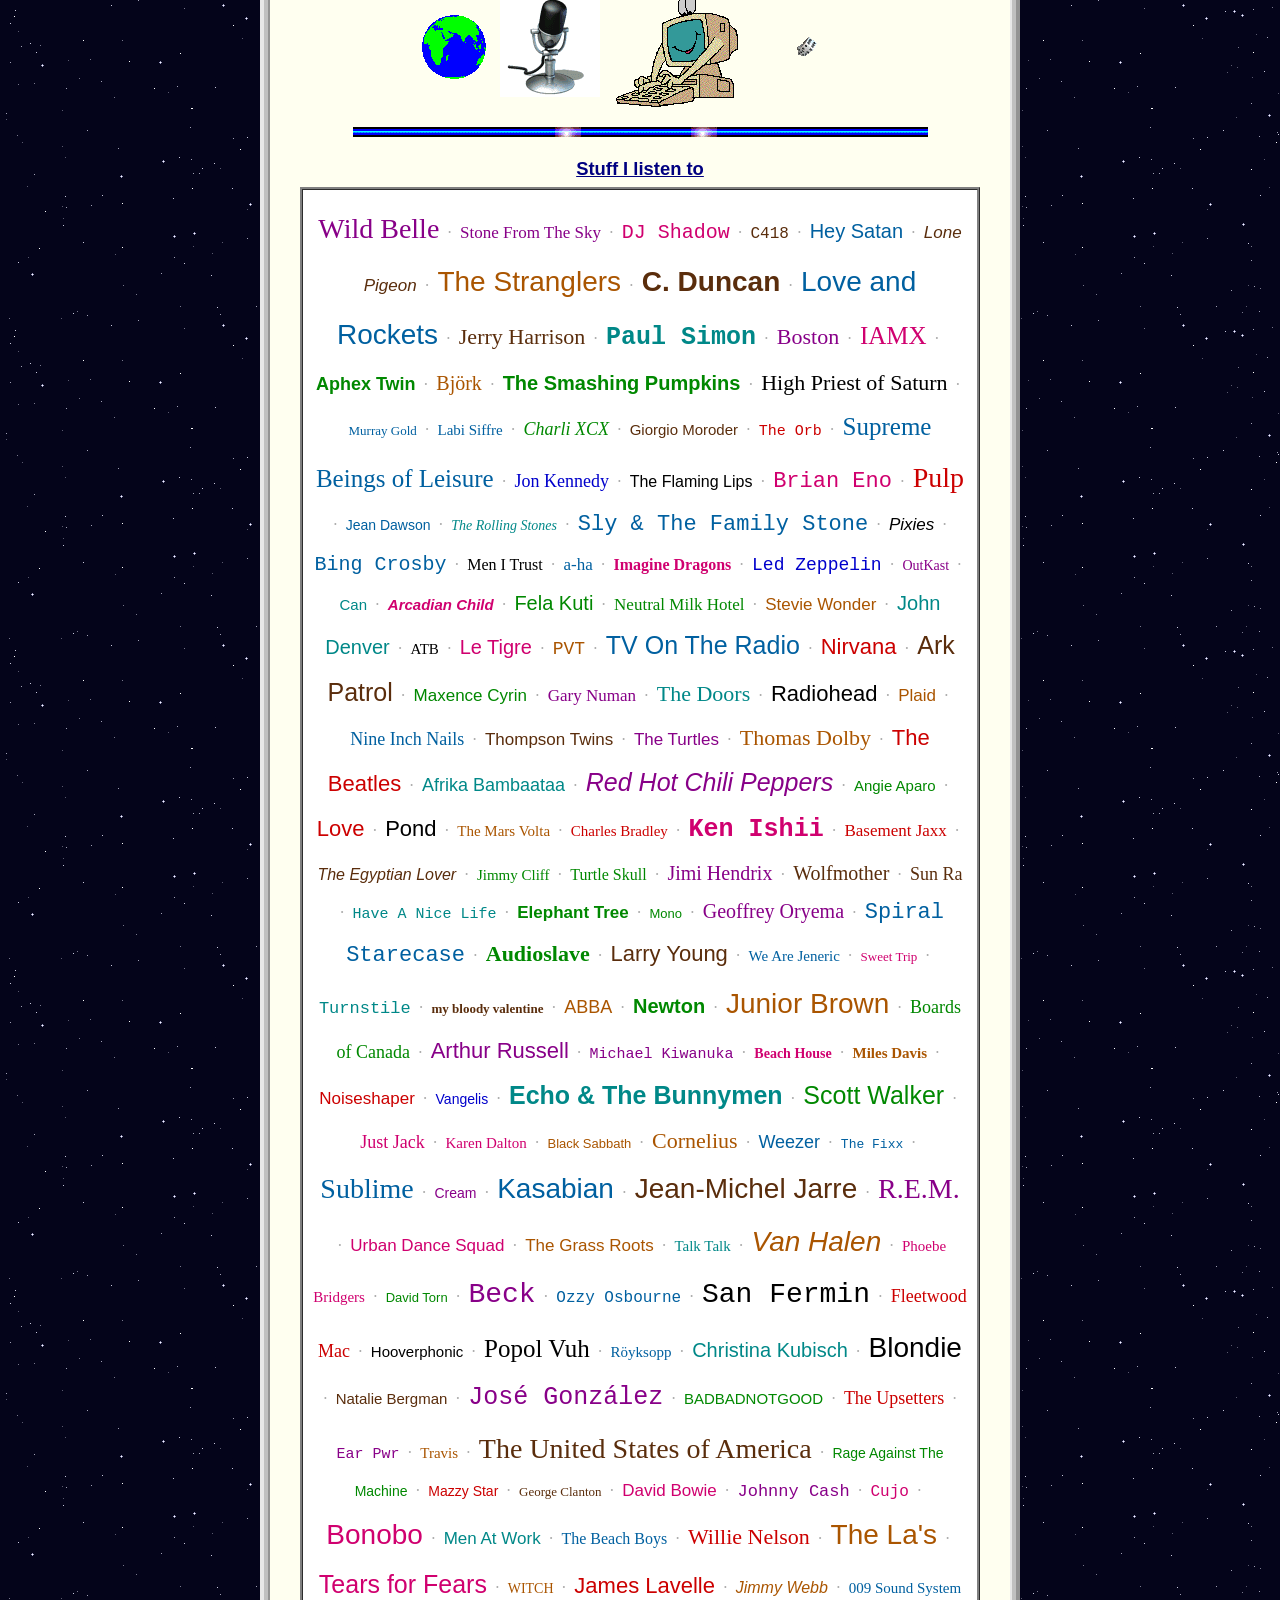
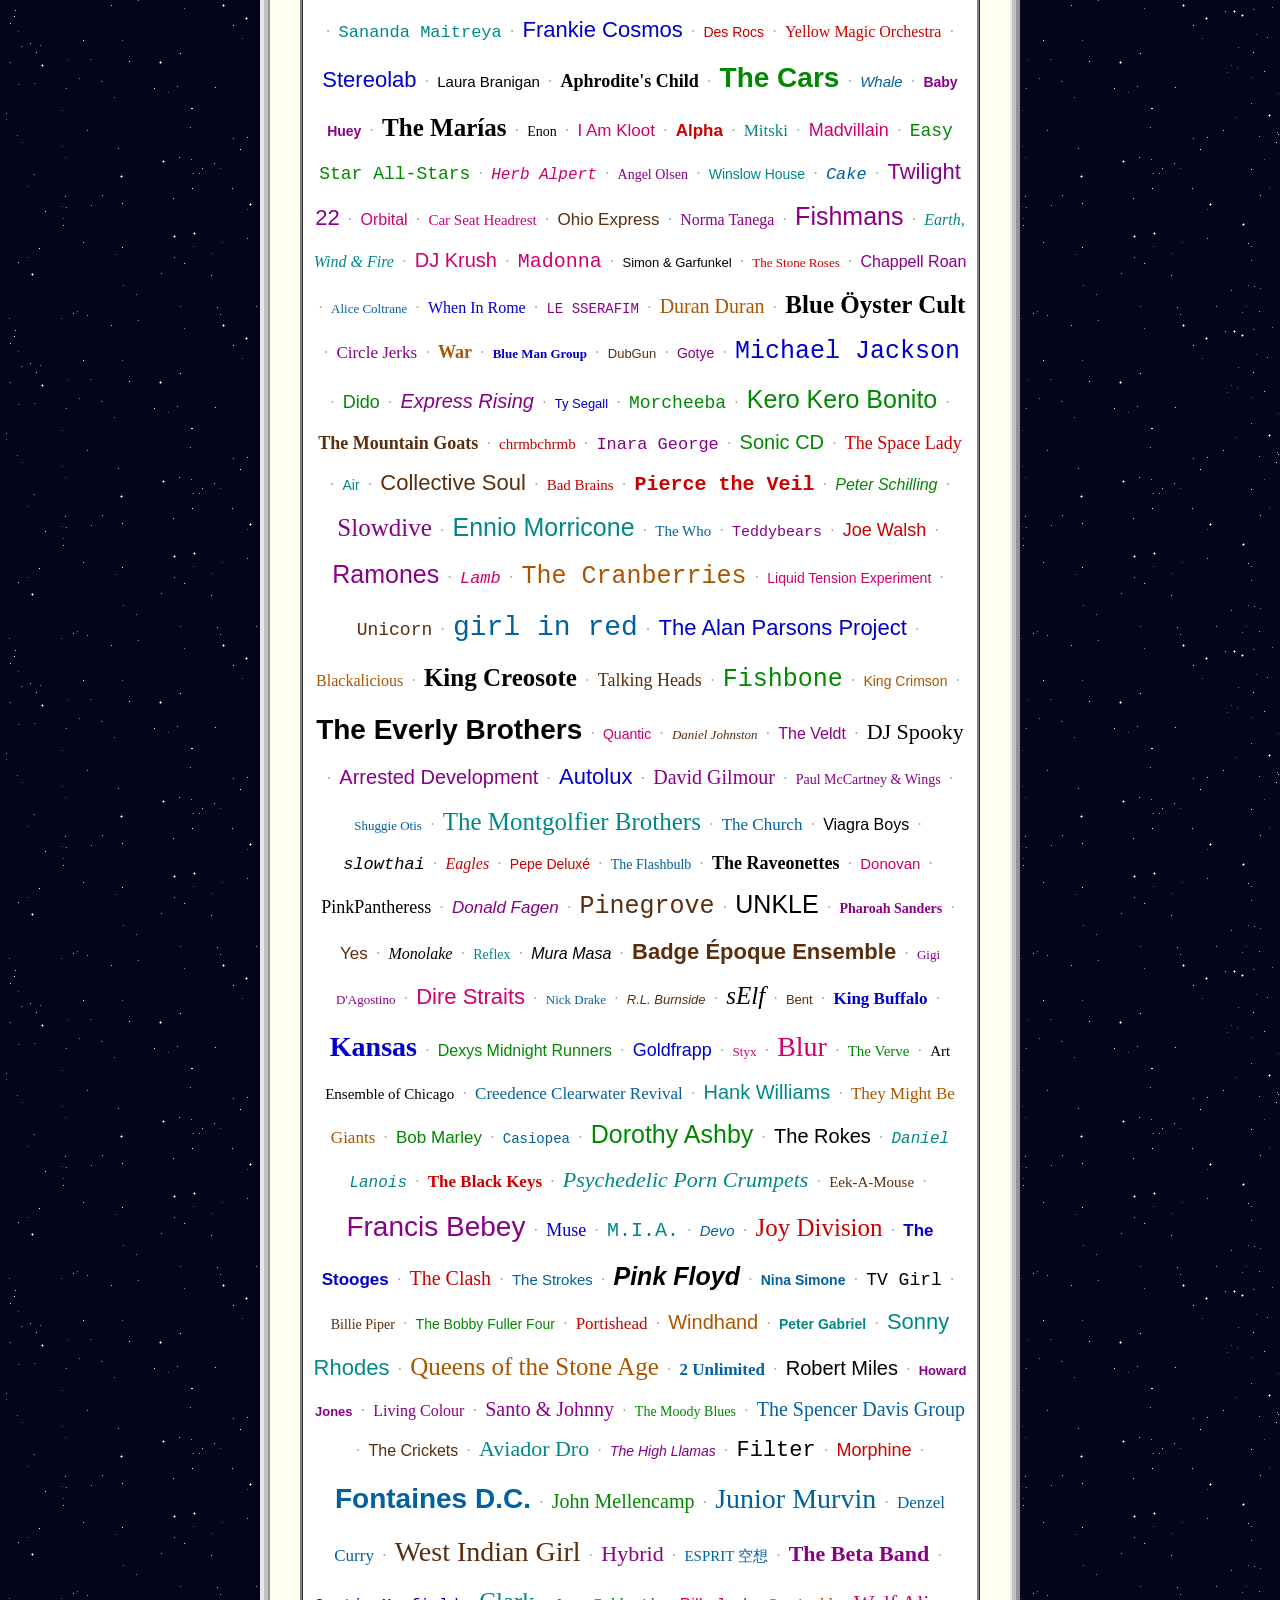
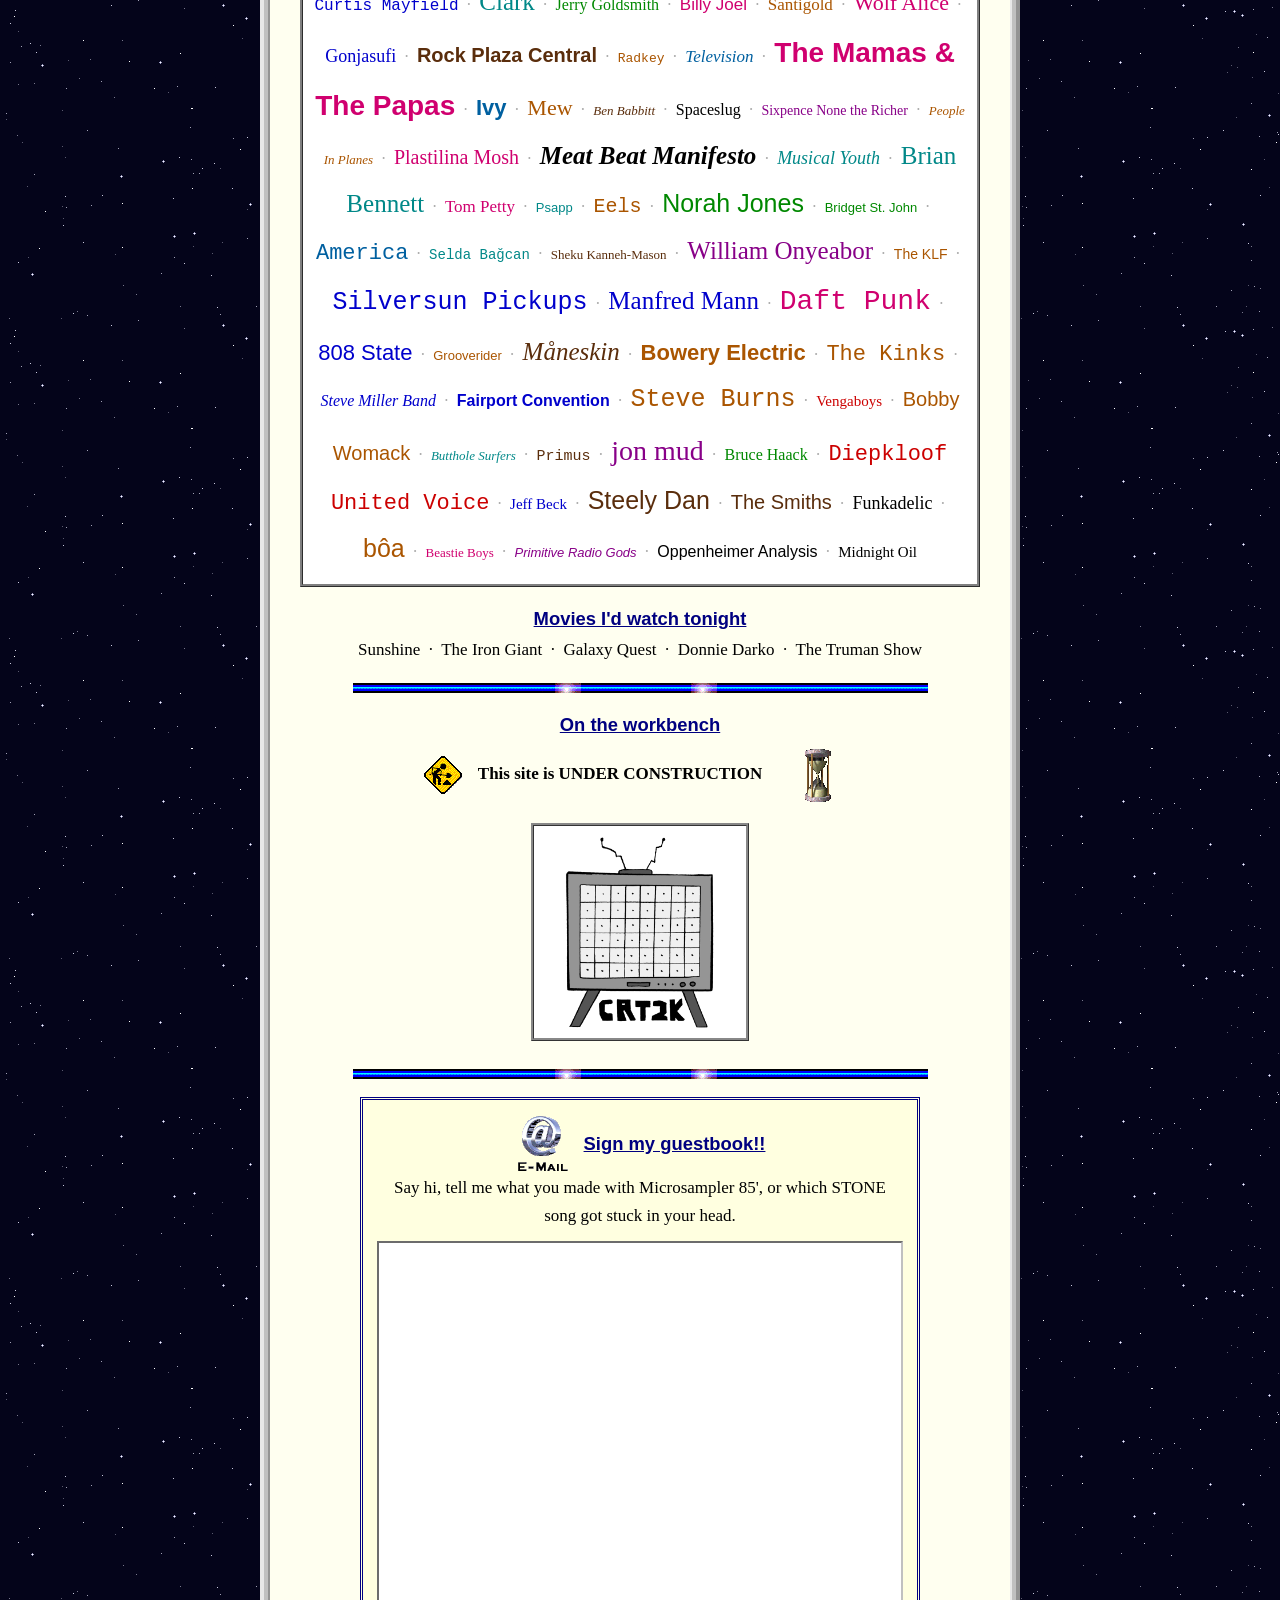
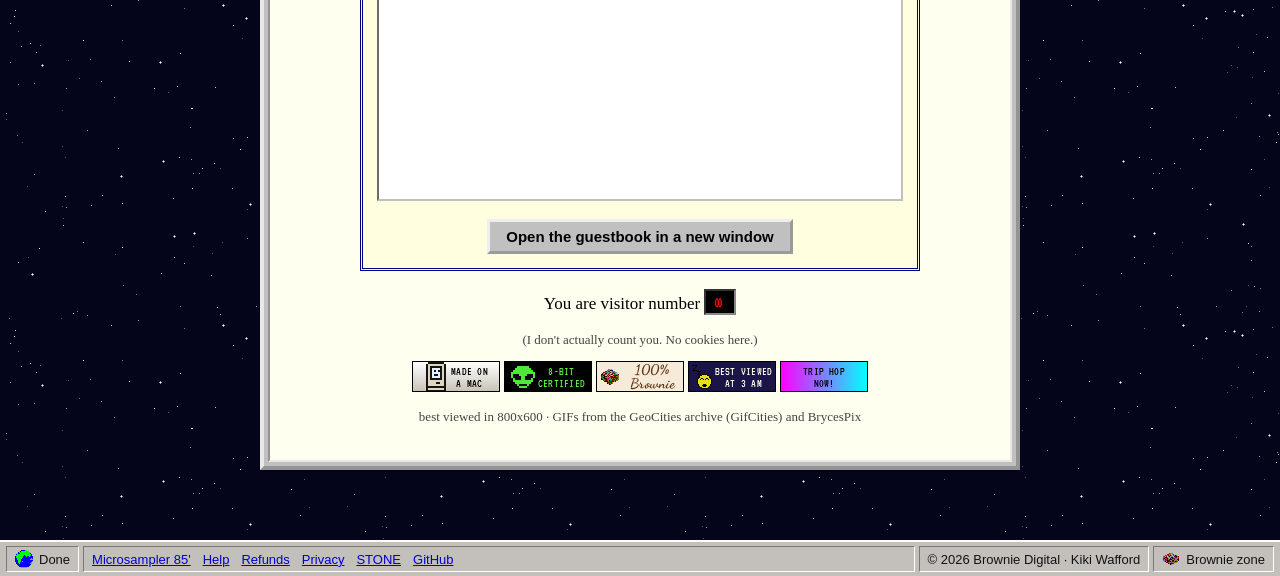
==== commit 1dec517e: "Song section: what's plug-in only, drums blended with the original sample, same music on either mach" ====
--- a/index.html
+++ b/index.html
@@ -13,7 +13,7 @@
 <link rel="preconnect" href="https://fonts.googleapis.com">
 <link rel="preconnect" href="https://fonts.gstatic.com" crossorigin>
 <link href="https://fonts.googleapis.com/css2?family=Dancing+Script:wght@700&family=DotGothic16&family=Hind:wght@400;600&family=Press+Start+2P&family=Silkscreen:wght@400;700&family=VT323&display=swap" rel="stylesheet">
-<link rel="stylesheet" href="style.css?v=25">
+<link rel="stylesheet" href="style.css?v=27">
 <meta property="og:title" content="Brownie Digital">
 <meta property="og:description" content="Home-baked instruments, crunchy round the edges. First release: Microsampler 85', an 8-bit vintage sampler for Mac.">
 <meta property="og:image" content="https://uncleacid1.github.io/img/window-black-grille.jpg">
@@ -44,7 +44,7 @@
       <div>
         <h1 class="wordmark" data-lofi="0.32" data-sy="1.35" data-tear><span class="ln">brownie</span><span class="ln">digital</span></h1>
         <p class="lede">trip hop · electronic · songwriting —<br>home-baked instruments, crunchy round the edges</p>
-        <p class="small">I'm Kiki. I make music as STONE, and I build the instruments I can't find anywhere else. Brownie Digital is where they live. Brown is my favourite colour.</p>
+        <p class="small">I'm Kiki. I make music as STONE, and <span class="fx-mark">I build the instruments I can't find anywhere else</span>. Brownie Digital is where they live. <span class="fx-pop">Brown</span> is my favourite colour.</p>
         <div class="btns">
           <a class="btn cream" href="microsampler-85/">Microsampler 85' →</a>
           <a class="btn line" href="#stone">Listen to STONE</a>
@@ -63,7 +63,7 @@
         <span class="screw tl"></span><span class="screw tr"></span><span class="screw bl"></span><span class="screw br"></span>
         <div class="label-blue">release 001</div>
         <img class="ms-logo" src="img/logo-ms85.png" alt="Microsampler 85'" width="619" height="177">
-        <p>An 8-bit sampler rebuilt from a 1985 home keyboard. Sample anything and it comes back crunchy, wobbly and alive. Then bend the circuit.</p>
+        <p>An 8-bit sampler rebuilt from a 1985 home keyboard. Sample anything and it comes back <span class="fx-wave">crunchy, wobbly and alive</span>. <span class="fx-mark">Then bend the circuit.</span></p>
         <div class="grille"><span></span><span></span><span></span><span></span></div>
         <p class="pix" style="font-size: 22px; color: #3fb2e6; margin-bottom: 18px">instrument · fx · app &nbsp;|&nbsp; $10</p>
         <a class="key-btn" href="microsampler-85/"><i></i>take a look</a>
@@ -79,7 +79,7 @@
     <svg class="swoosh" style="top: 18%" viewBox="0 0 1440 200" preserveAspectRatio="none" aria-hidden="true"><path d="M0 140 C 360 20, 720 200, 1440 40" stroke="#fff" stroke-opacity=".55" stroke-width="3" fill="none"/><path d="M0 160 C 380 50, 760 220, 1440 70" stroke="#bff6ff" stroke-opacity=".5" stroke-width="10" fill="none"/></svg>
     <div class="wrap">
       <h2 class="chunky" data-lofi="0.36" data-sx="1.25"><span class="ln" style="color: #fff">clean air.</span><span class="ln" style="color: #eaffc4">dirty samples.</span></h2>
-      <p class="intro">Brownie Digital is one person. No subscriptions, no accounts, no tracking. You pay once and the instrument is yours, on your Mac, working whether you're online or not.</p>
+      <p class="intro">Brownie Digital is one person. <span class="fx-pop">No subscriptions, no accounts, no tracking.</span> You <span class="fx-mark">pay once</span> and the instrument is yours, on your Mac, working whether you're online or not.</p>
       <div class="glass-row">
         <div class="glass"><div class="orb">$</div><h3>Pay once, keep it</h3><p>One price, one licence key, three of your Macs. No yearly fee, ever.</p></div>
         <div class="glass"><div class="orb green">↯</div><h3>Works offline</h3><p>Unlock it once. After that it only checks in now and then when you happen to be online.</p></div>
@@ -115,7 +115,7 @@
           </div>
         </div>
         <div>
-          <p>STONE is my music: trip hop, drum &amp; bass, IDM and alt-rock pulled into one sound. Four releases so far, from <i>Promises Like Ghosts</i> to <i>Pebbles</i>, on Bandcamp and everywhere you stream.</p>
+          <p>STONE is my music: <span class="fx-wave">trip hop, drum &amp; bass, IDM and alt-rock</span> pulled into one sound. Four releases so far, from <i>Promises Like Ghosts</i> to <i>Pebbles</i>, on Bandcamp and everywhere you stream.</p>
           <div class="player" id="bc">
             <button type="button" data-album="1607719340"><span class="tri">▶</span><span><b>Play STONE here</b><small>loads Bandcamp's player · or <a href="https://stoneproject.bandcamp.com" target="_blank" rel="noopener">open stoneproject.bandcamp.com</a></small></span></button>
           </div>
@@ -161,7 +161,7 @@
       <span class="osd tl">PLAY ▶</span><span class="osd br" data-today></span>
       <div class="msg">
         <h2 data-lofi="0.38" data-sy="1.3"><span class="ln">every empty room</span><span class="ln">has a hum.</span></h2>
-        <p>Record it. Microsampler 85' turns it into an instrument, 8 bits at a time.</p>
+        <p>Record it. Microsampler 85' turns it into an instrument, <span class="fx-pop">8 bits at a time</span>.</p>
       </div>
     </div>
     <div class="strip">
--- a/style.css
+++ b/style.css
@@ -430,3 +430,14 @@
   .mm-moon { width: 120px; left: auto; right: 6%; top: 20px; }
 }
 @media (max-width: 480px) { .mm-board { padding: 20px 18px 16px; } }
+
+/* ---------- text effects: a few words per paragraph pop out, on every page ---------- */
+.fx-mark { color: #1c1c1e; padding: 0 .22em; margin: 0 -.05em; background: linear-gradient(transparent 8%, var(--fxm, #f3d22a) 8%, var(--fxm, #f3d22a) 92%, transparent 92%); -webkit-box-decoration-break: clone; box-decoration-break: clone; transform: rotate(-.4deg); display: inline; }
+.fx-wave { text-decoration: underline wavy var(--fxw, #3fb2e6); text-decoration-thickness: 2px; text-underline-offset: .22em; text-decoration-skip-ink: none; }
+.fx-pop { color: var(--fxp, #ffe970); text-shadow: 2px 2px 0 #000; -webkit-text-stroke: .4px currentColor; }
+.fx-box { color: #1c1c1e; background: var(--cream, #f3e3cc); padding: 0 .35em; box-shadow: 3px 3px 0 #000; }
+.fx-jit { display: inline-block; animation: fxjit 1.1s steps(1) infinite; }
+@keyframes fxjit { 0% { transform: translate(0, 0); } 25% { transform: translate(1px, -1px); } 50% { transform: translate(-1px, 0); } 75% { transform: translate(0, 1px); } }
+.home .fx-mark, .about .fx-mark { --fxm: #c08a5c; }
+.home .fx-wave { --fxw: #f3d22a; }
+.home .fx-pop { --fxp: #ffd9a0; }
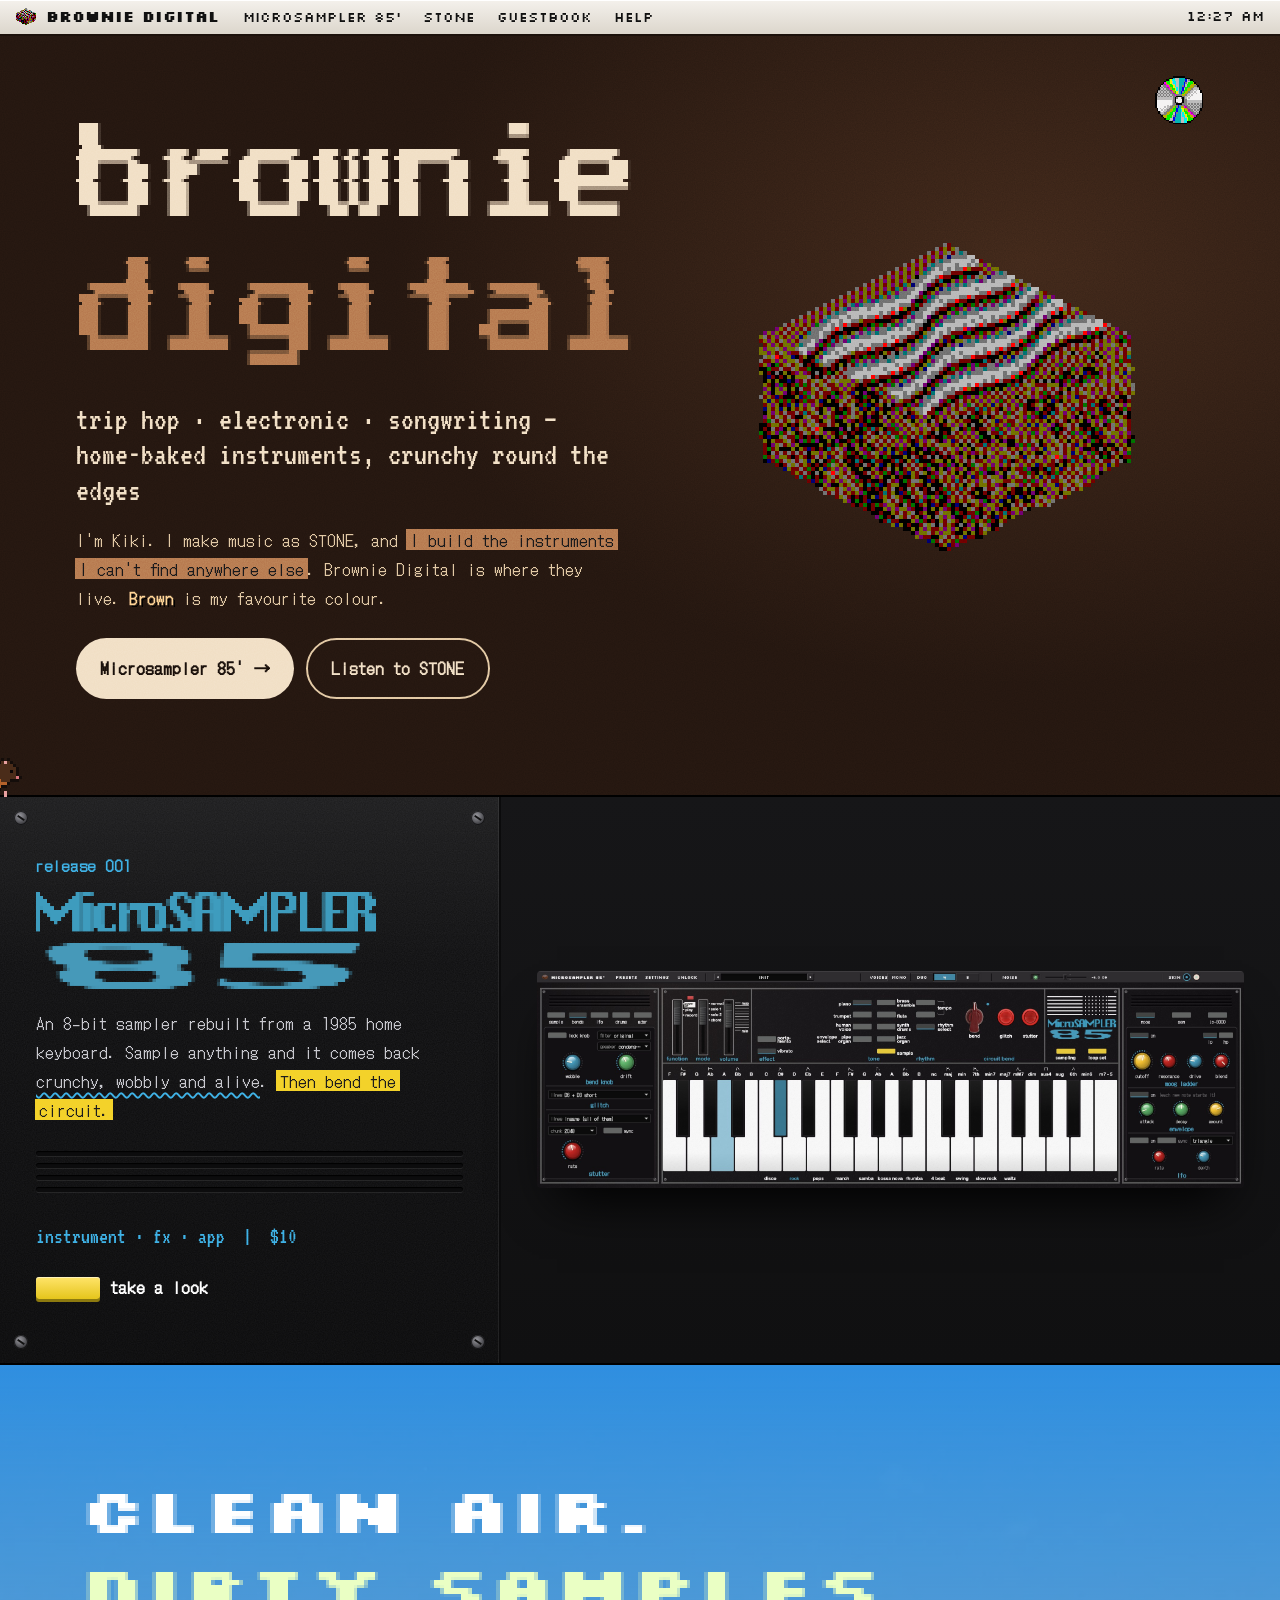
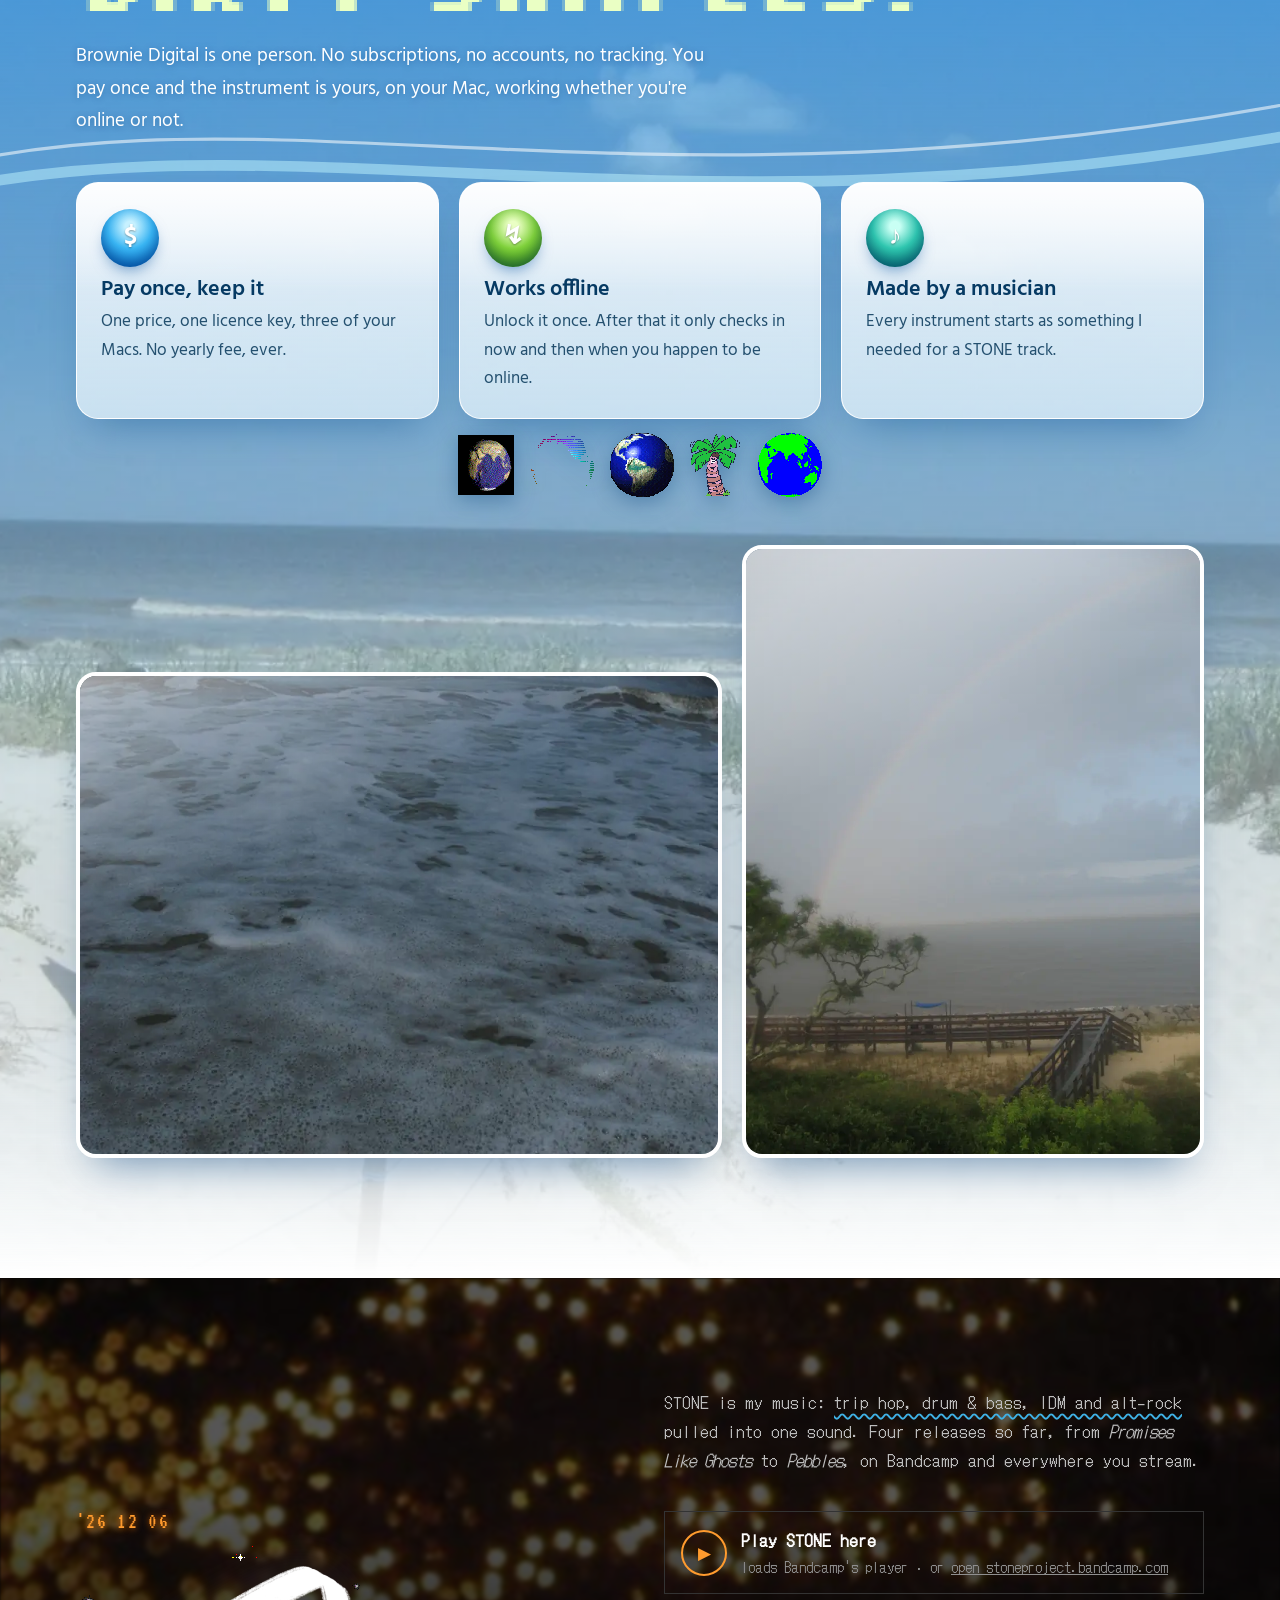
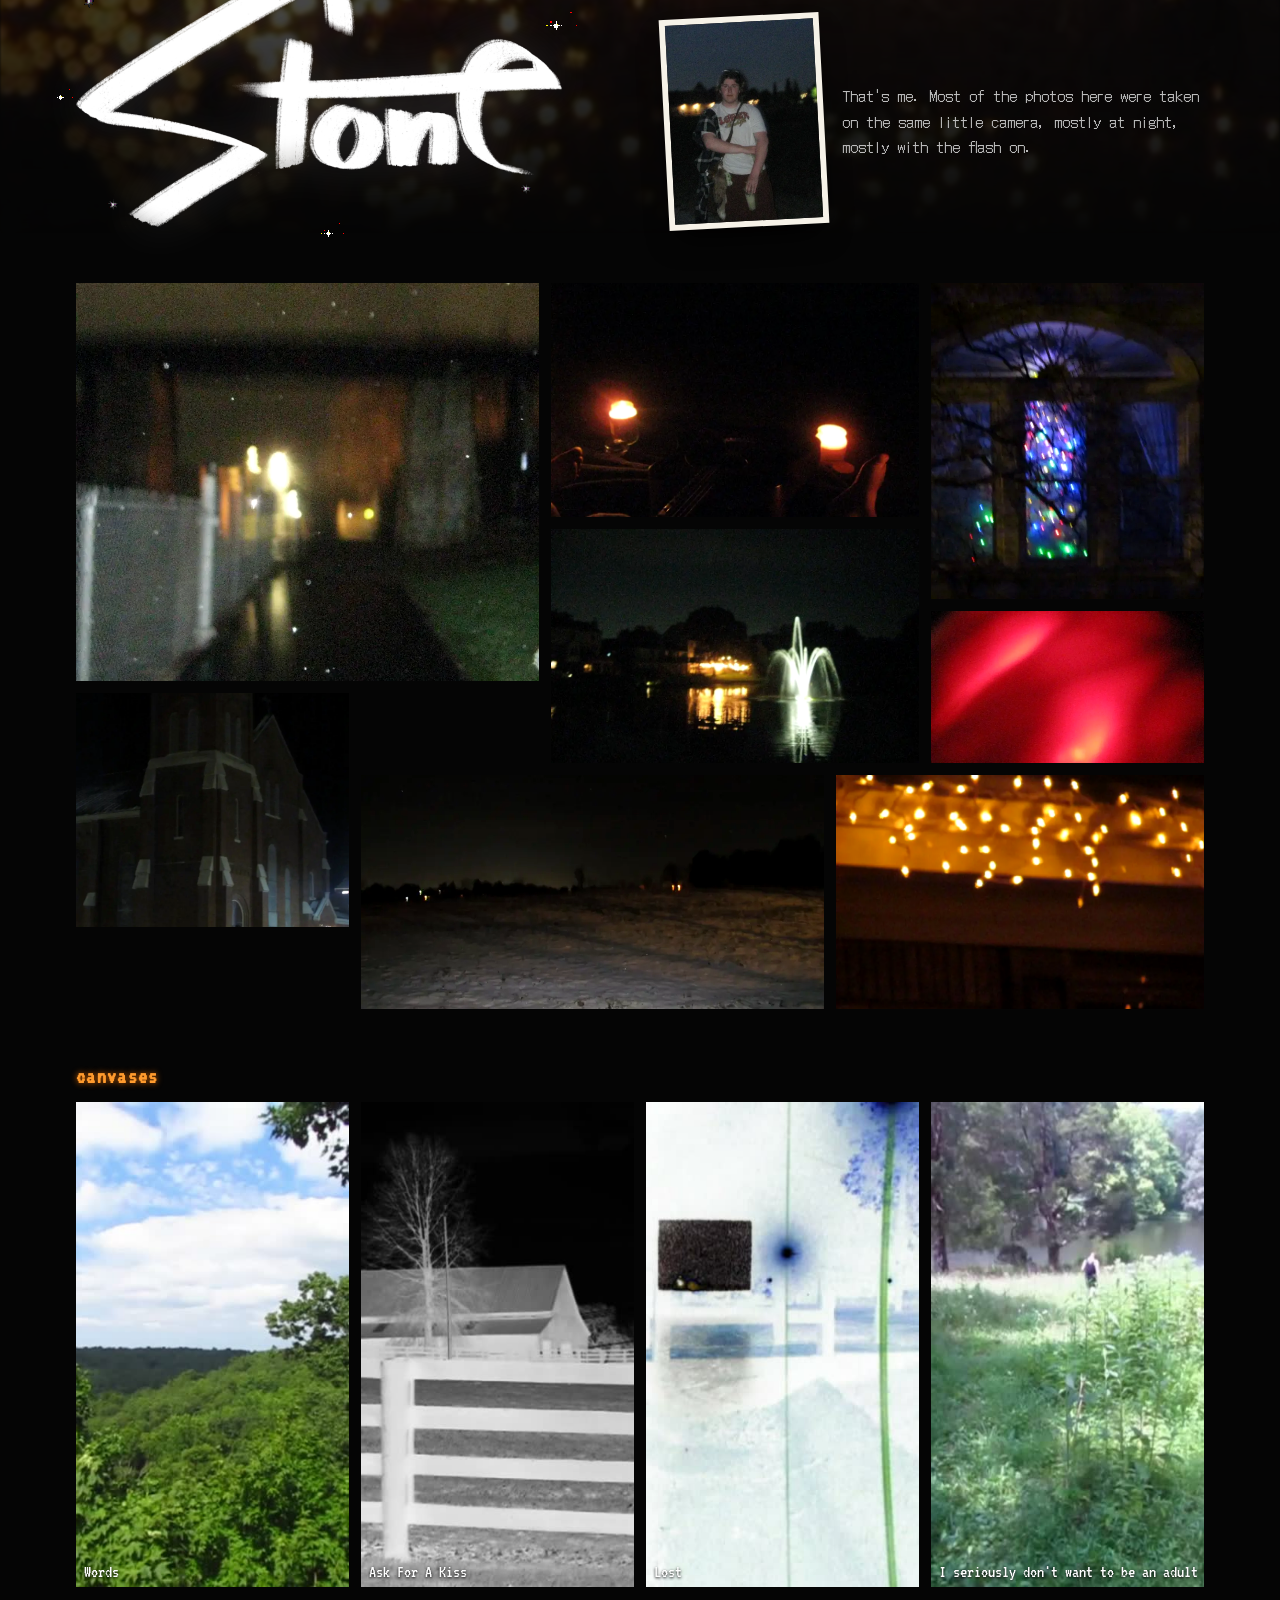
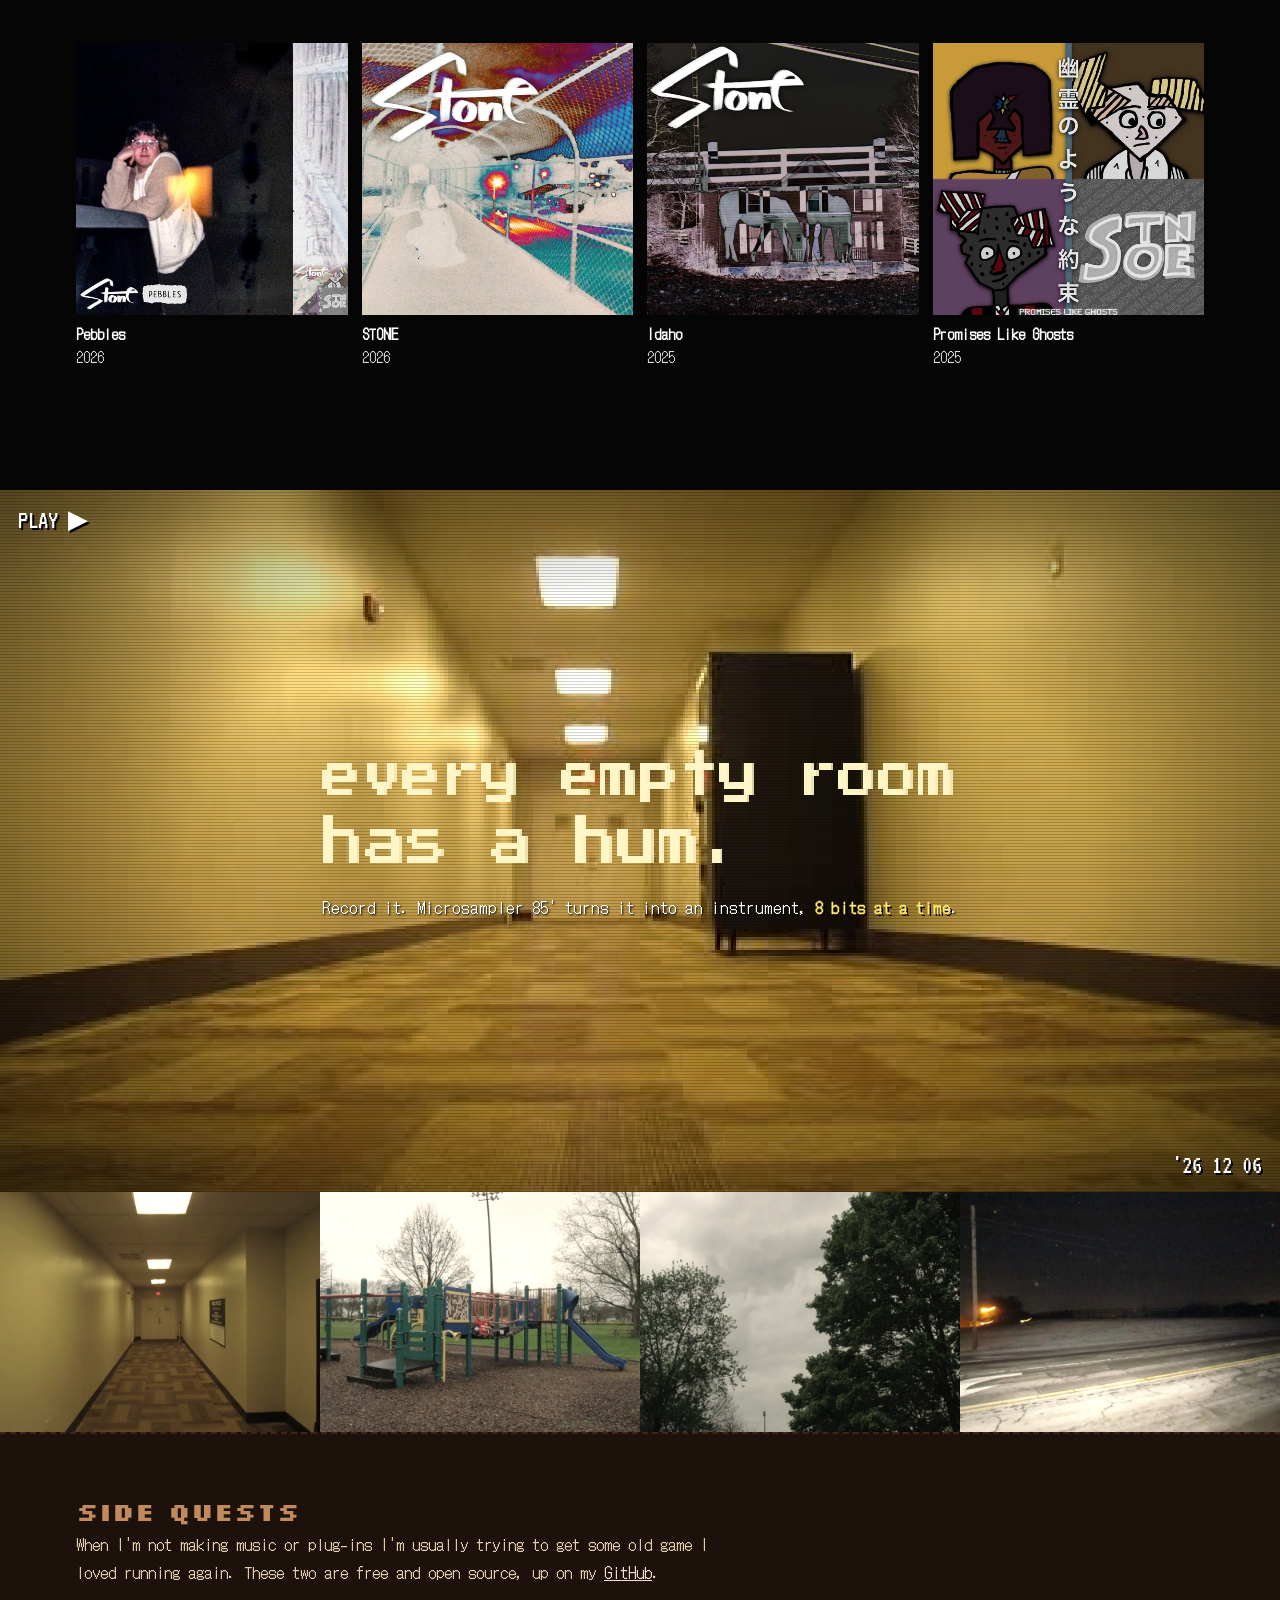
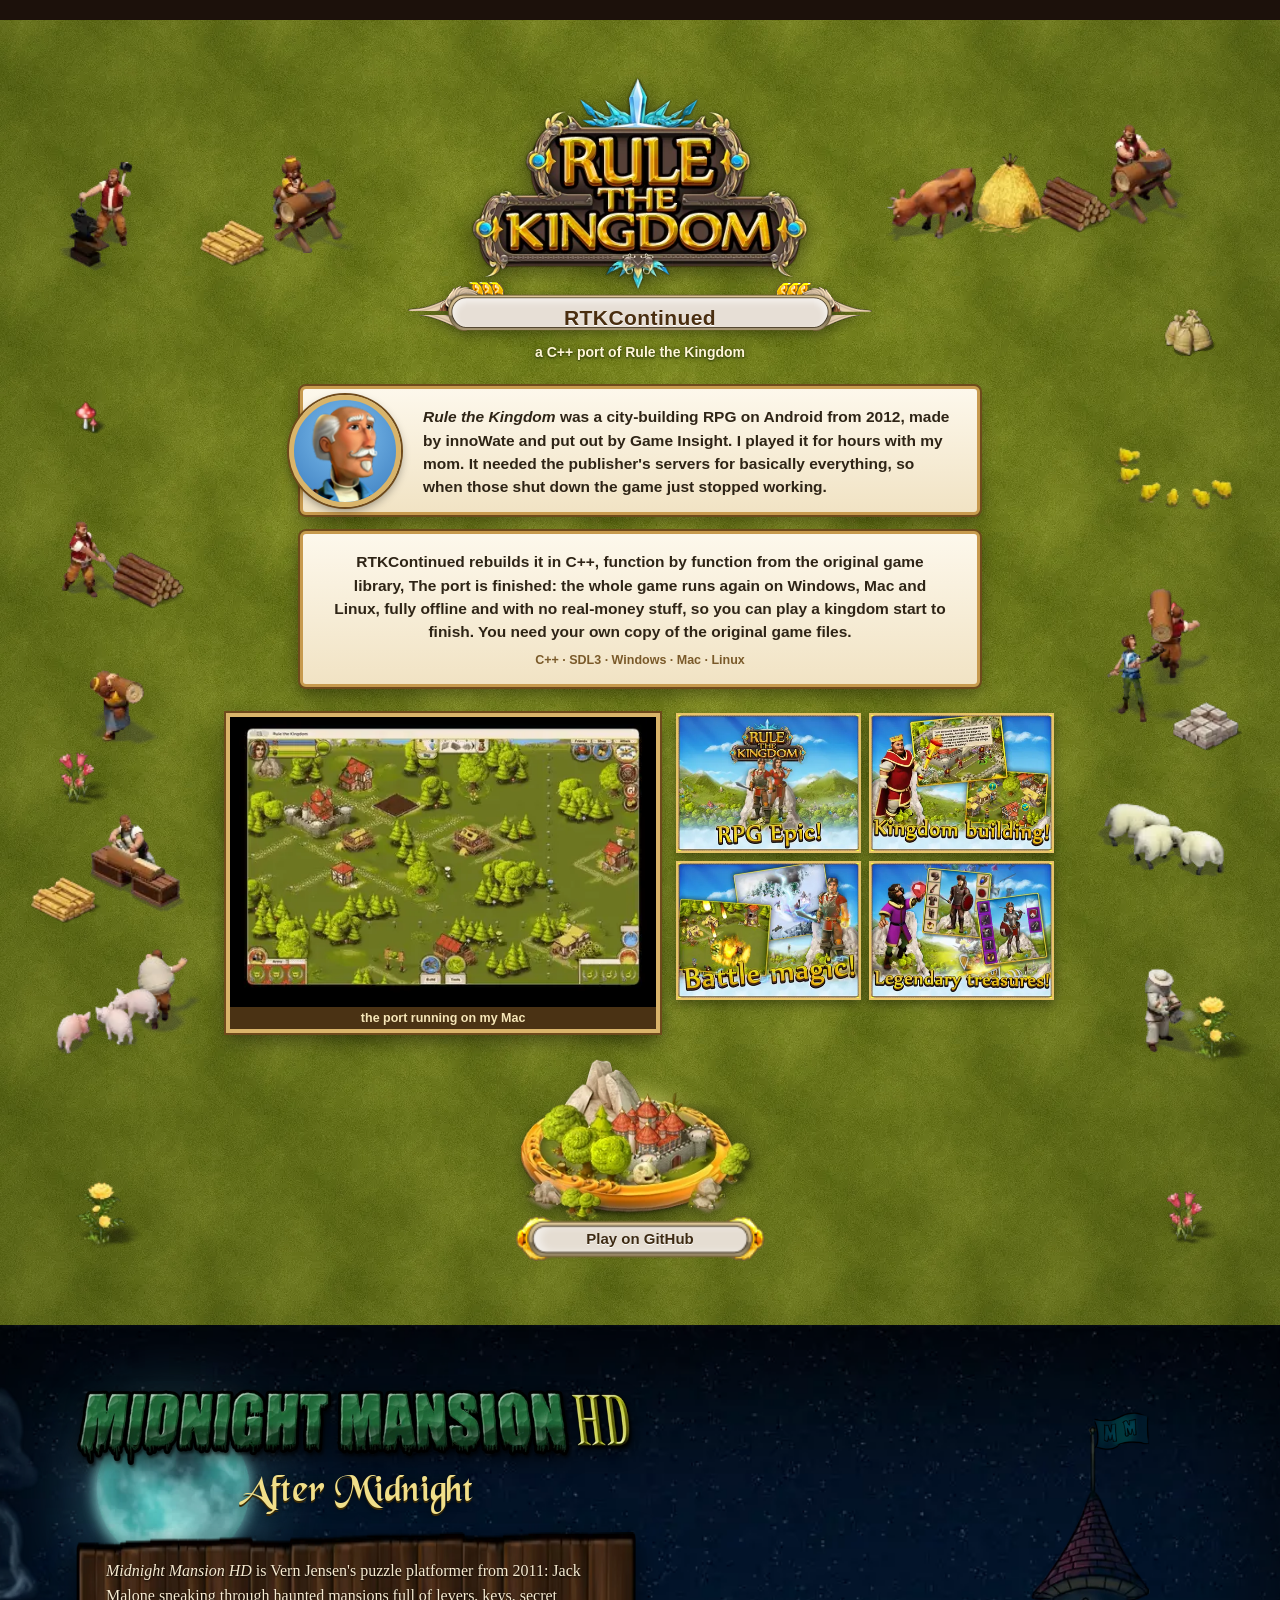
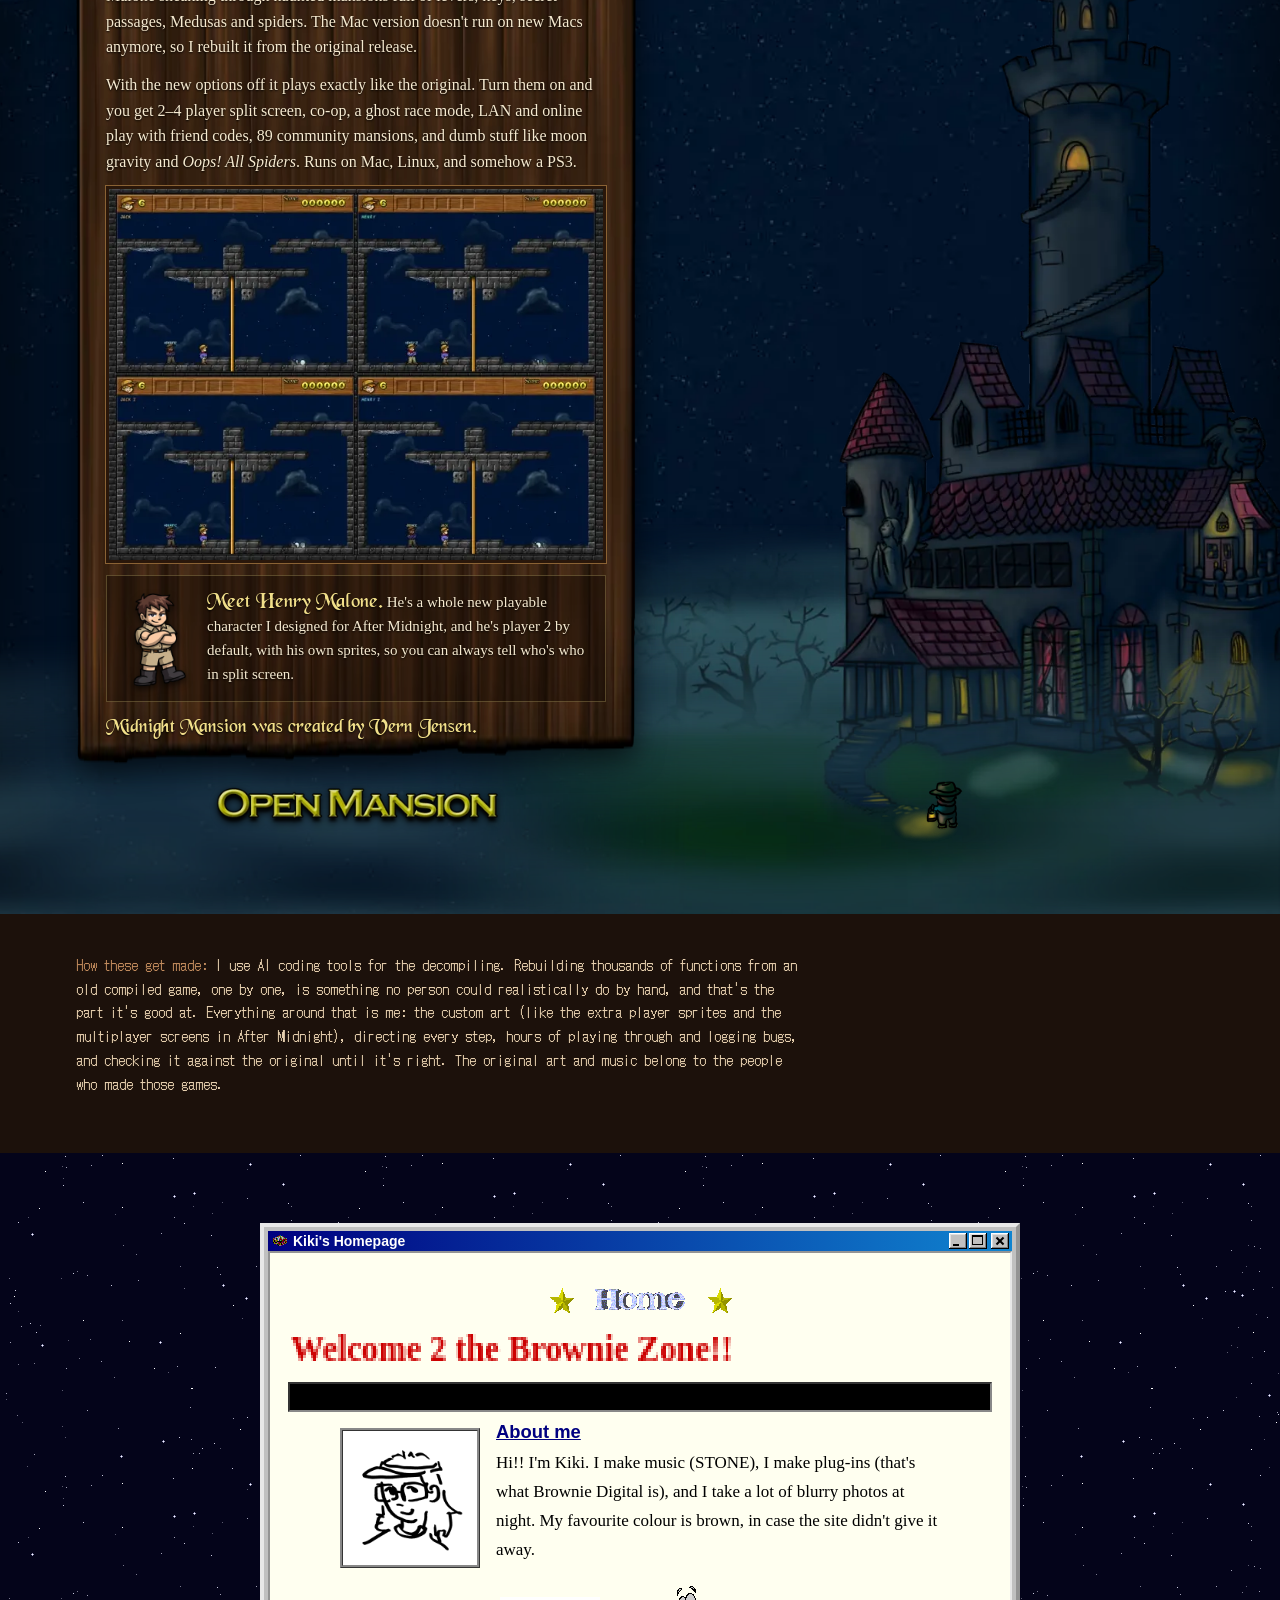
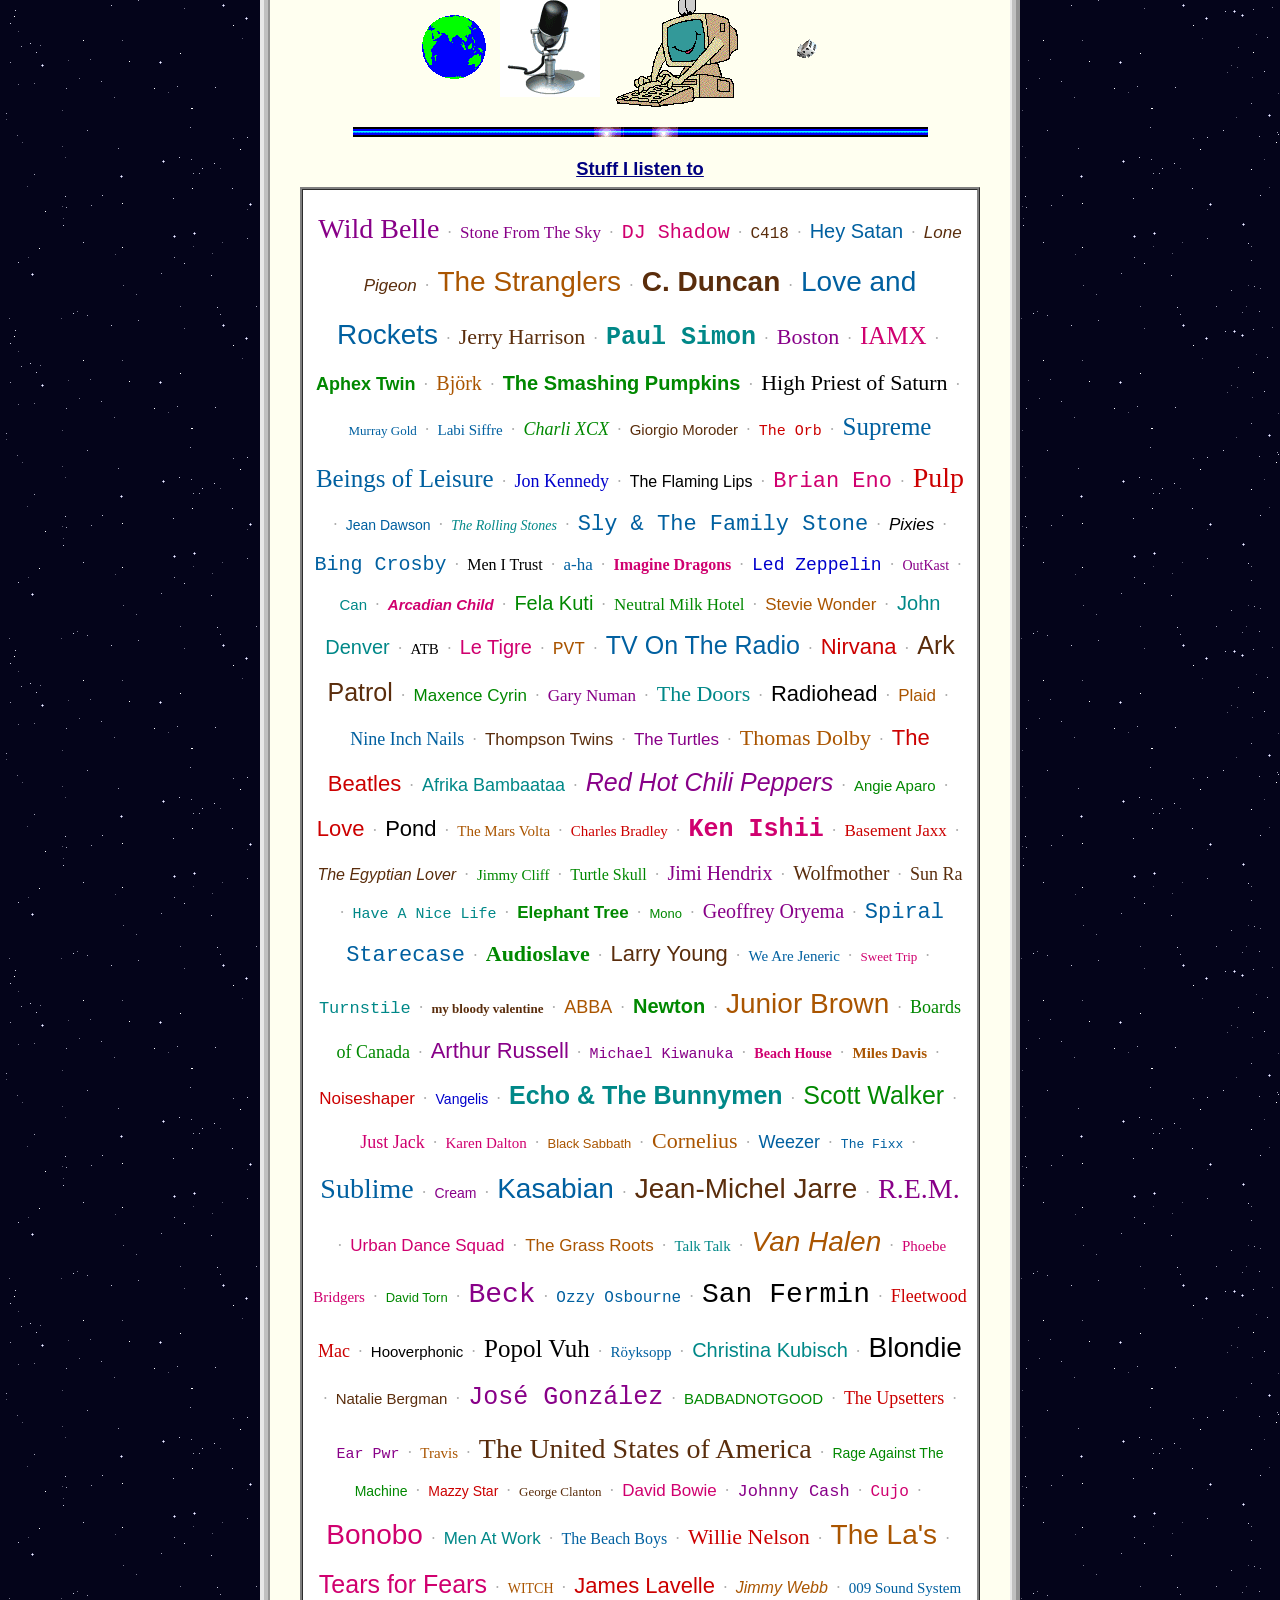
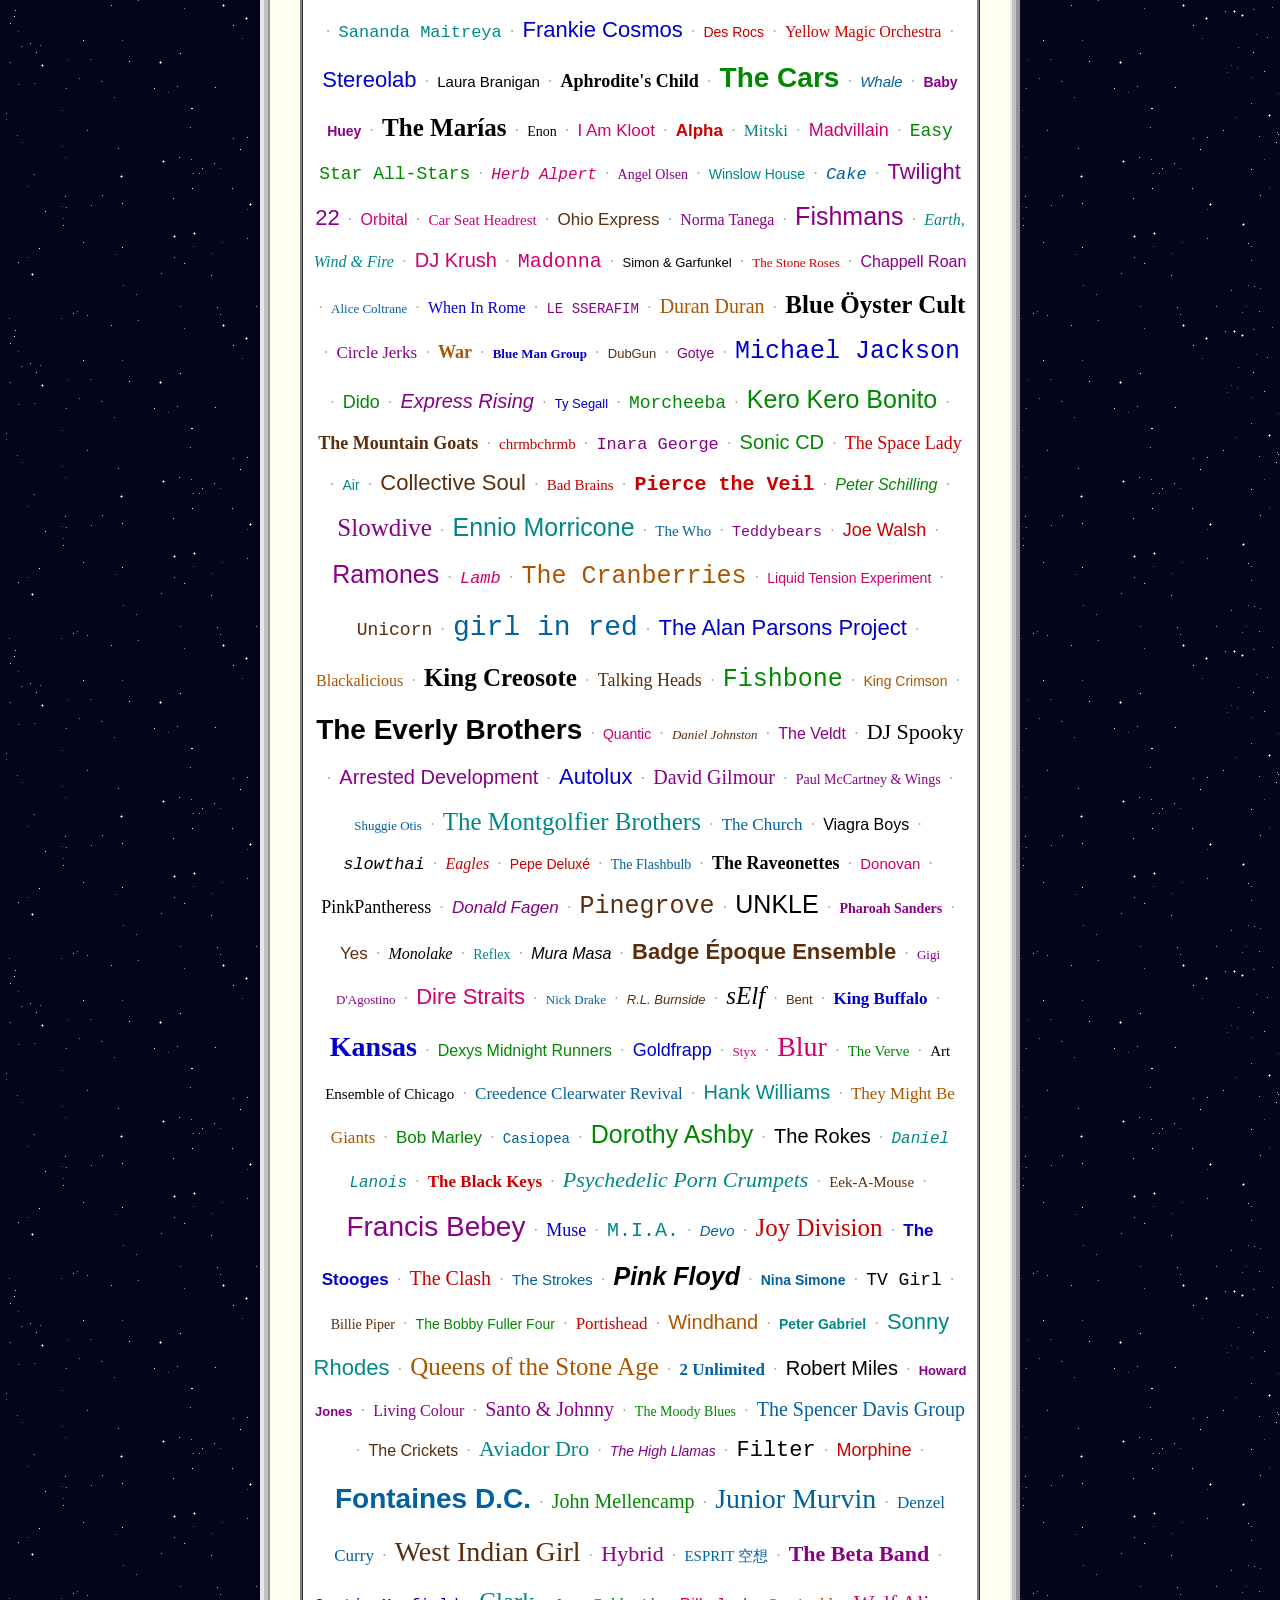
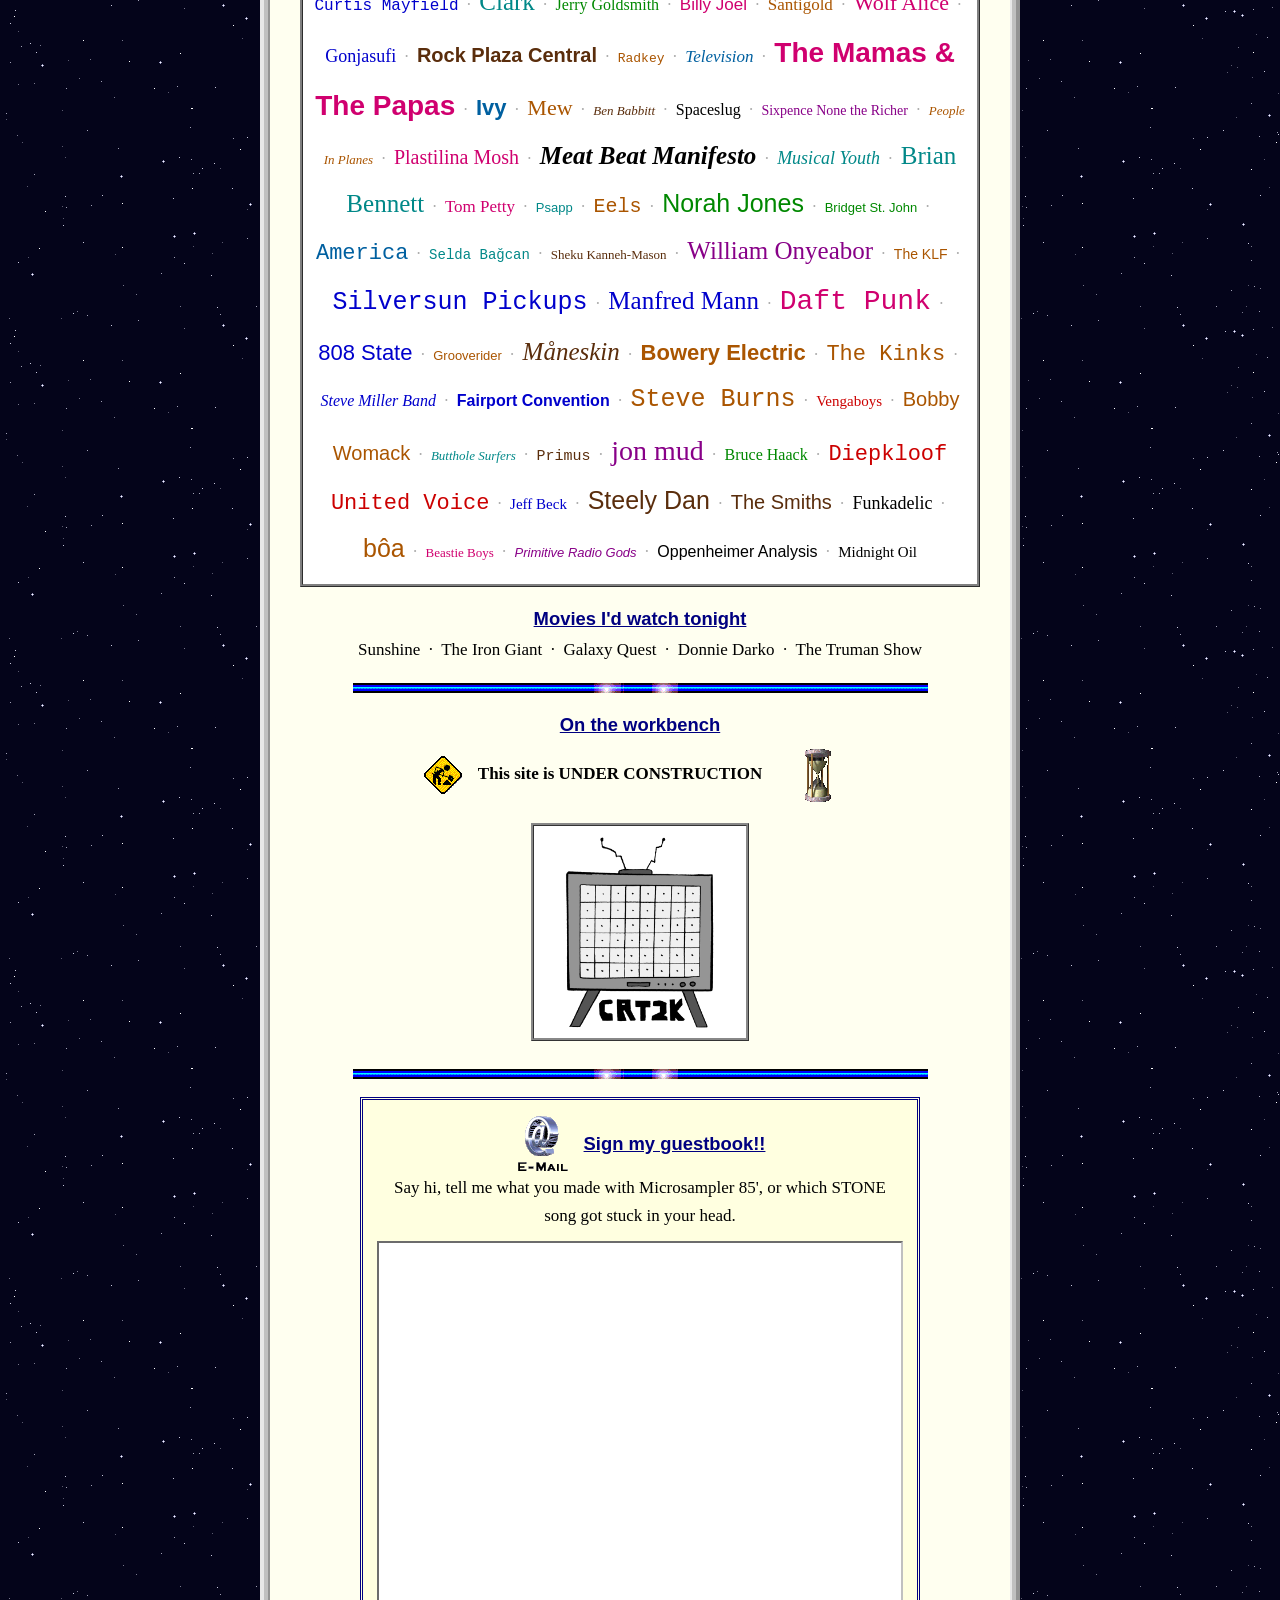
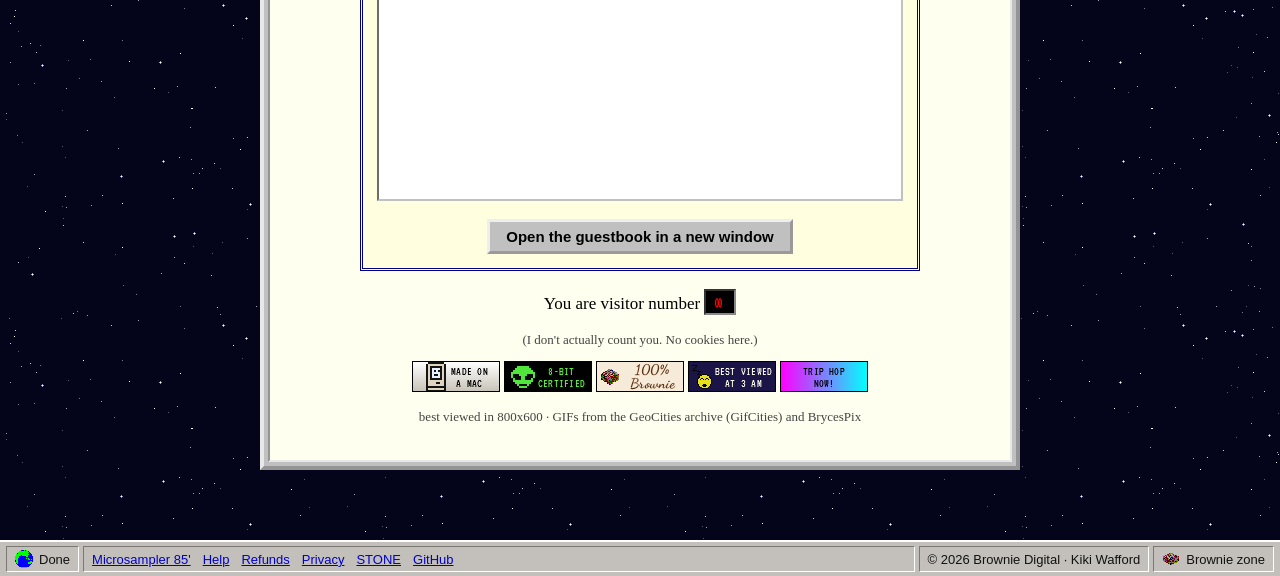
==== commit a861e7e2: "Home: no text effects on the clean air / dirty samples intro" ====
--- a/index.html
+++ b/index.html
@@ -79,7 +79,7 @@
     <svg class="swoosh" style="top: 18%" viewBox="0 0 1440 200" preserveAspectRatio="none" aria-hidden="true"><path d="M0 140 C 360 20, 720 200, 1440 40" stroke="#fff" stroke-opacity=".55" stroke-width="3" fill="none"/><path d="M0 160 C 380 50, 760 220, 1440 70" stroke="#bff6ff" stroke-opacity=".5" stroke-width="10" fill="none"/></svg>
     <div class="wrap">
       <h2 class="chunky" data-lofi="0.36" data-sx="1.25"><span class="ln" style="color: #fff">clean air.</span><span class="ln" style="color: #eaffc4">dirty samples.</span></h2>
-      <p class="intro">Brownie Digital is one person. <span class="fx-pop">No subscriptions, no accounts, no tracking.</span> You <span class="fx-mark">pay once</span> and the instrument is yours, on your Mac, working whether you're online or not.</p>
+      <p class="intro">Brownie Digital is one person. No subscriptions, no accounts, no tracking. You pay once and the instrument is yours, on your Mac, working whether you're online or not.</p>
       <div class="glass-row">
         <div class="glass"><div class="orb">$</div><h3>Pay once, keep it</h3><p>One price, one licence key, three of your Macs. No yearly fee, ever.</p></div>
         <div class="glass"><div class="orb green">↯</div><h3>Works offline</h3><p>Unlock it once. After that it only checks in now and then when you happen to be online.</p></div>
--- a/style.css
+++ b/style.css
@@ -441,3 +441,7 @@
 .home .fx-mark, .about .fx-mark { --fxm: #c08a5c; }
 .home .fx-wave { --fxw: #f3d22a; }
 .home .fx-pop { --fxp: #ffd9a0; }
+
+/* animated "..." for loading text */
+.dots::after { content: ""; display: inline-block; width: 1.5em; text-align: left; animation: dots 1.2s steps(1) infinite; }
+@keyframes dots { 0% { content: ""; } 25% { content: "."; } 50% { content: ".."; } 75% { content: "..."; } }
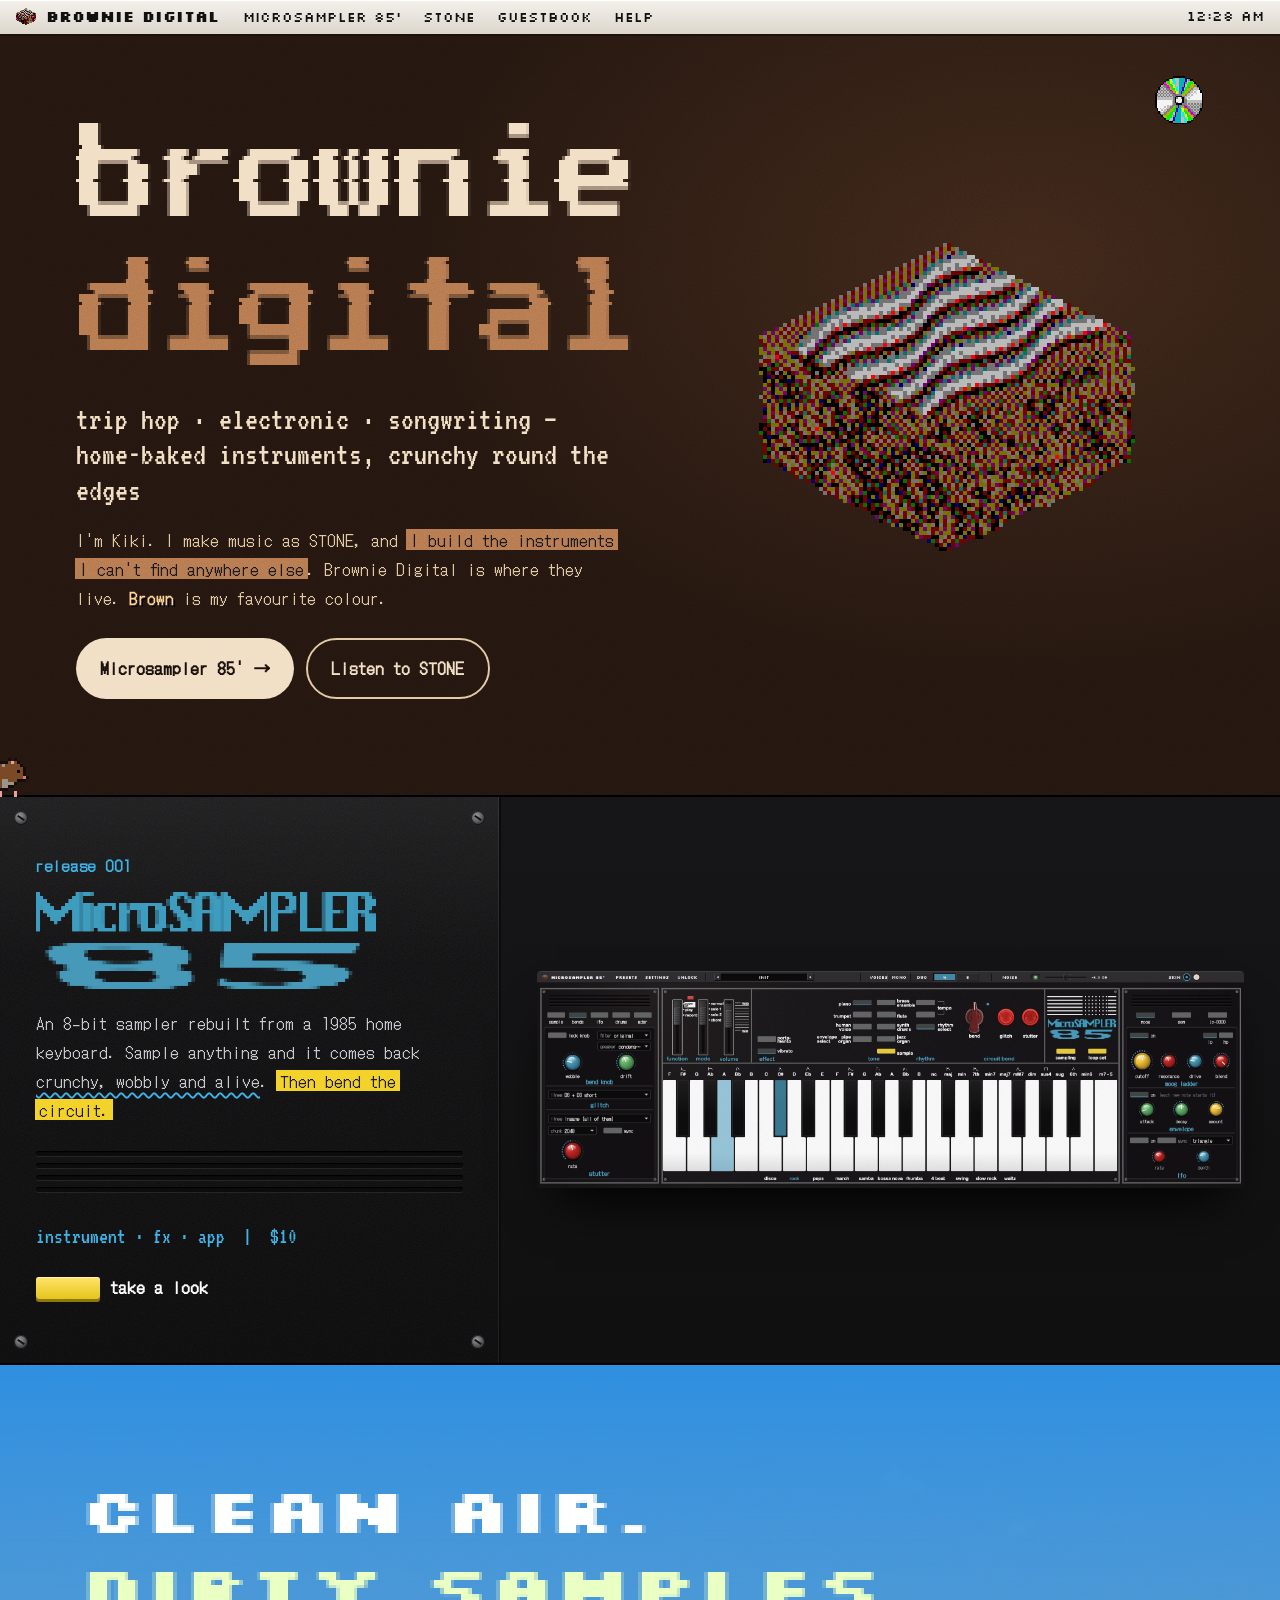
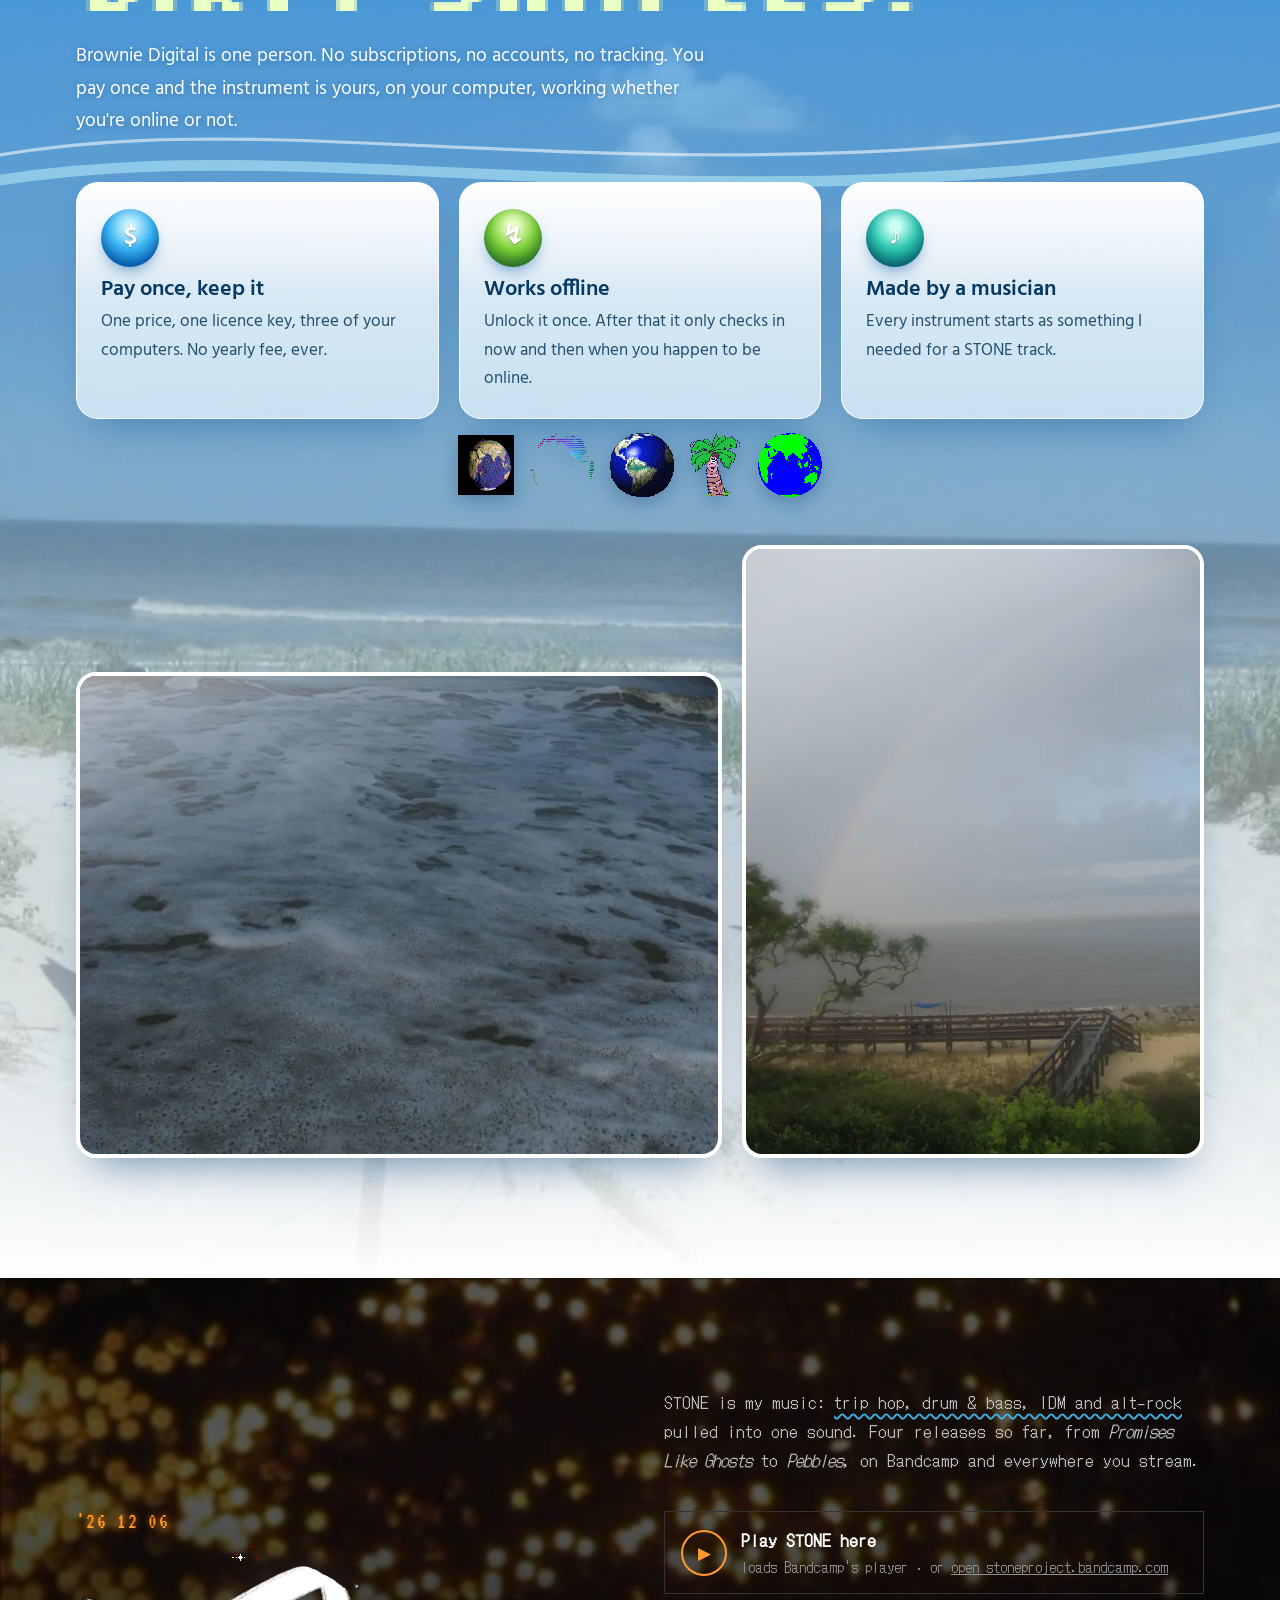
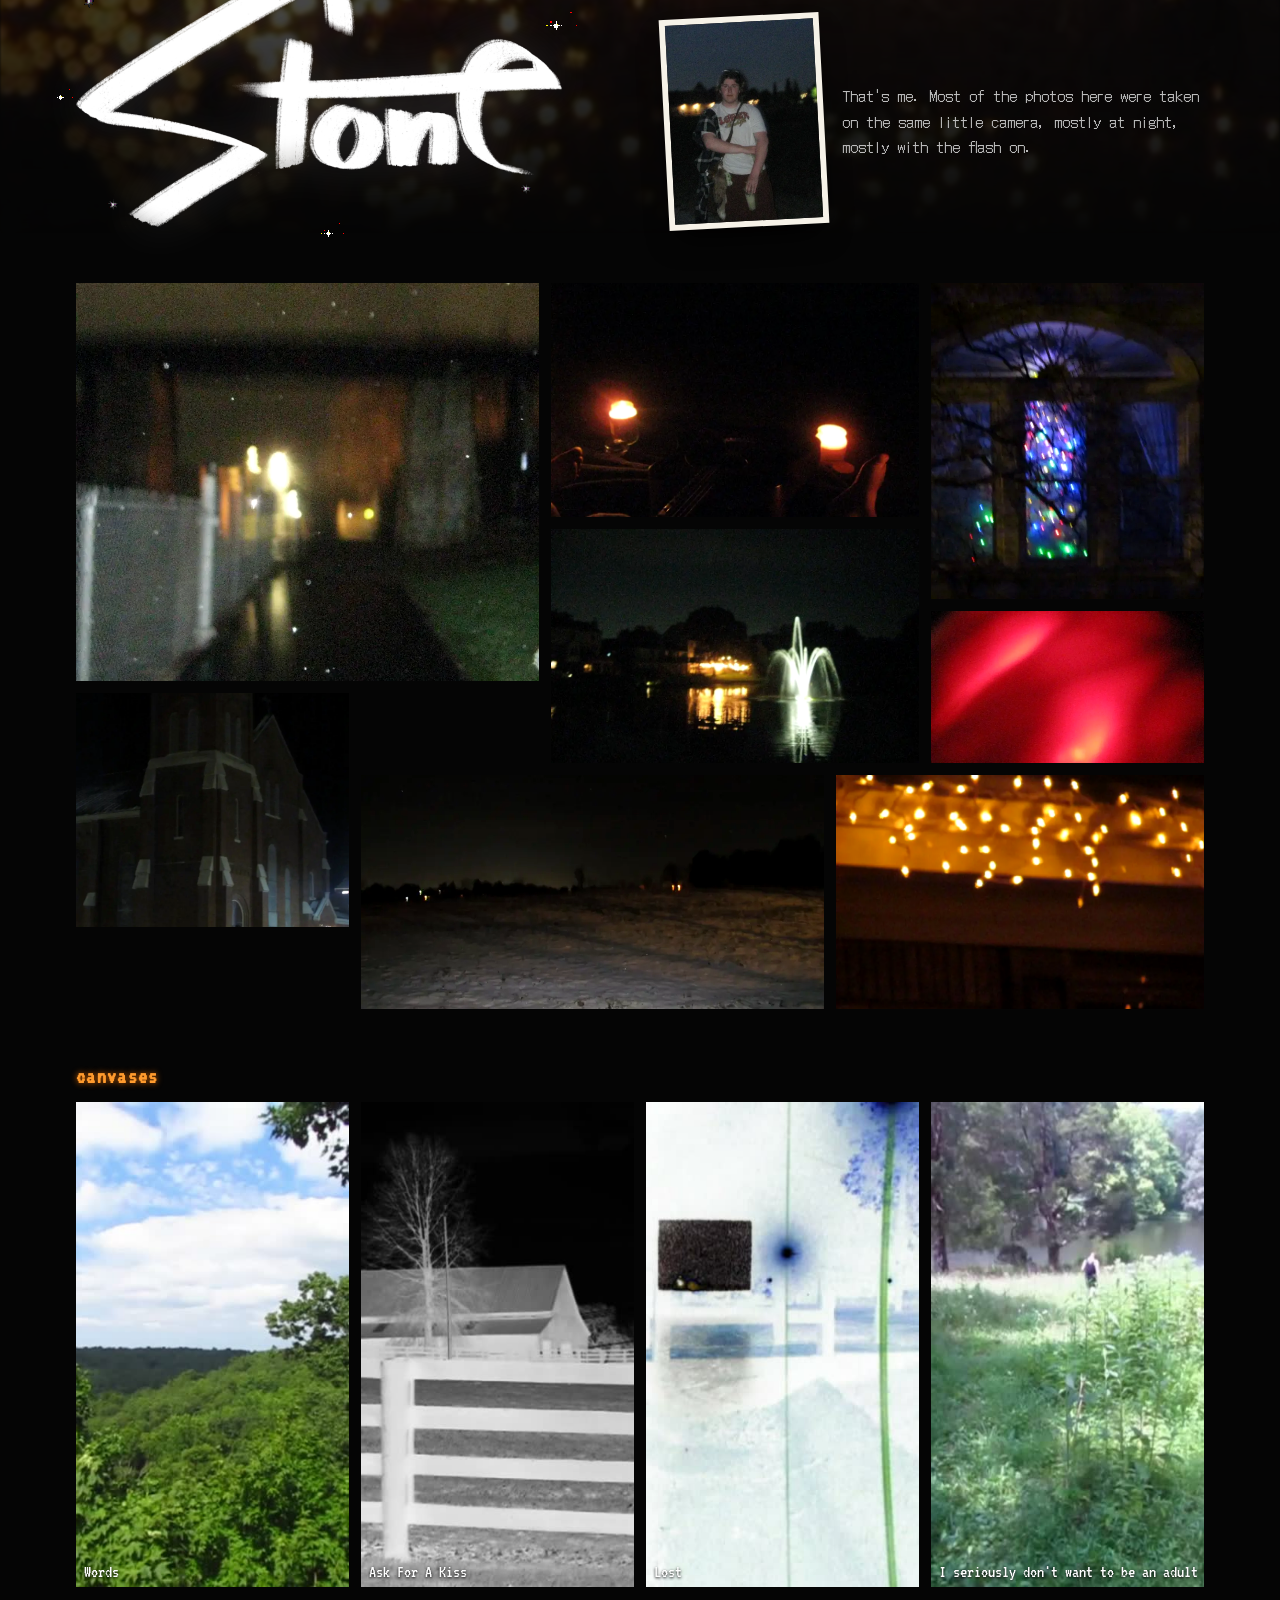
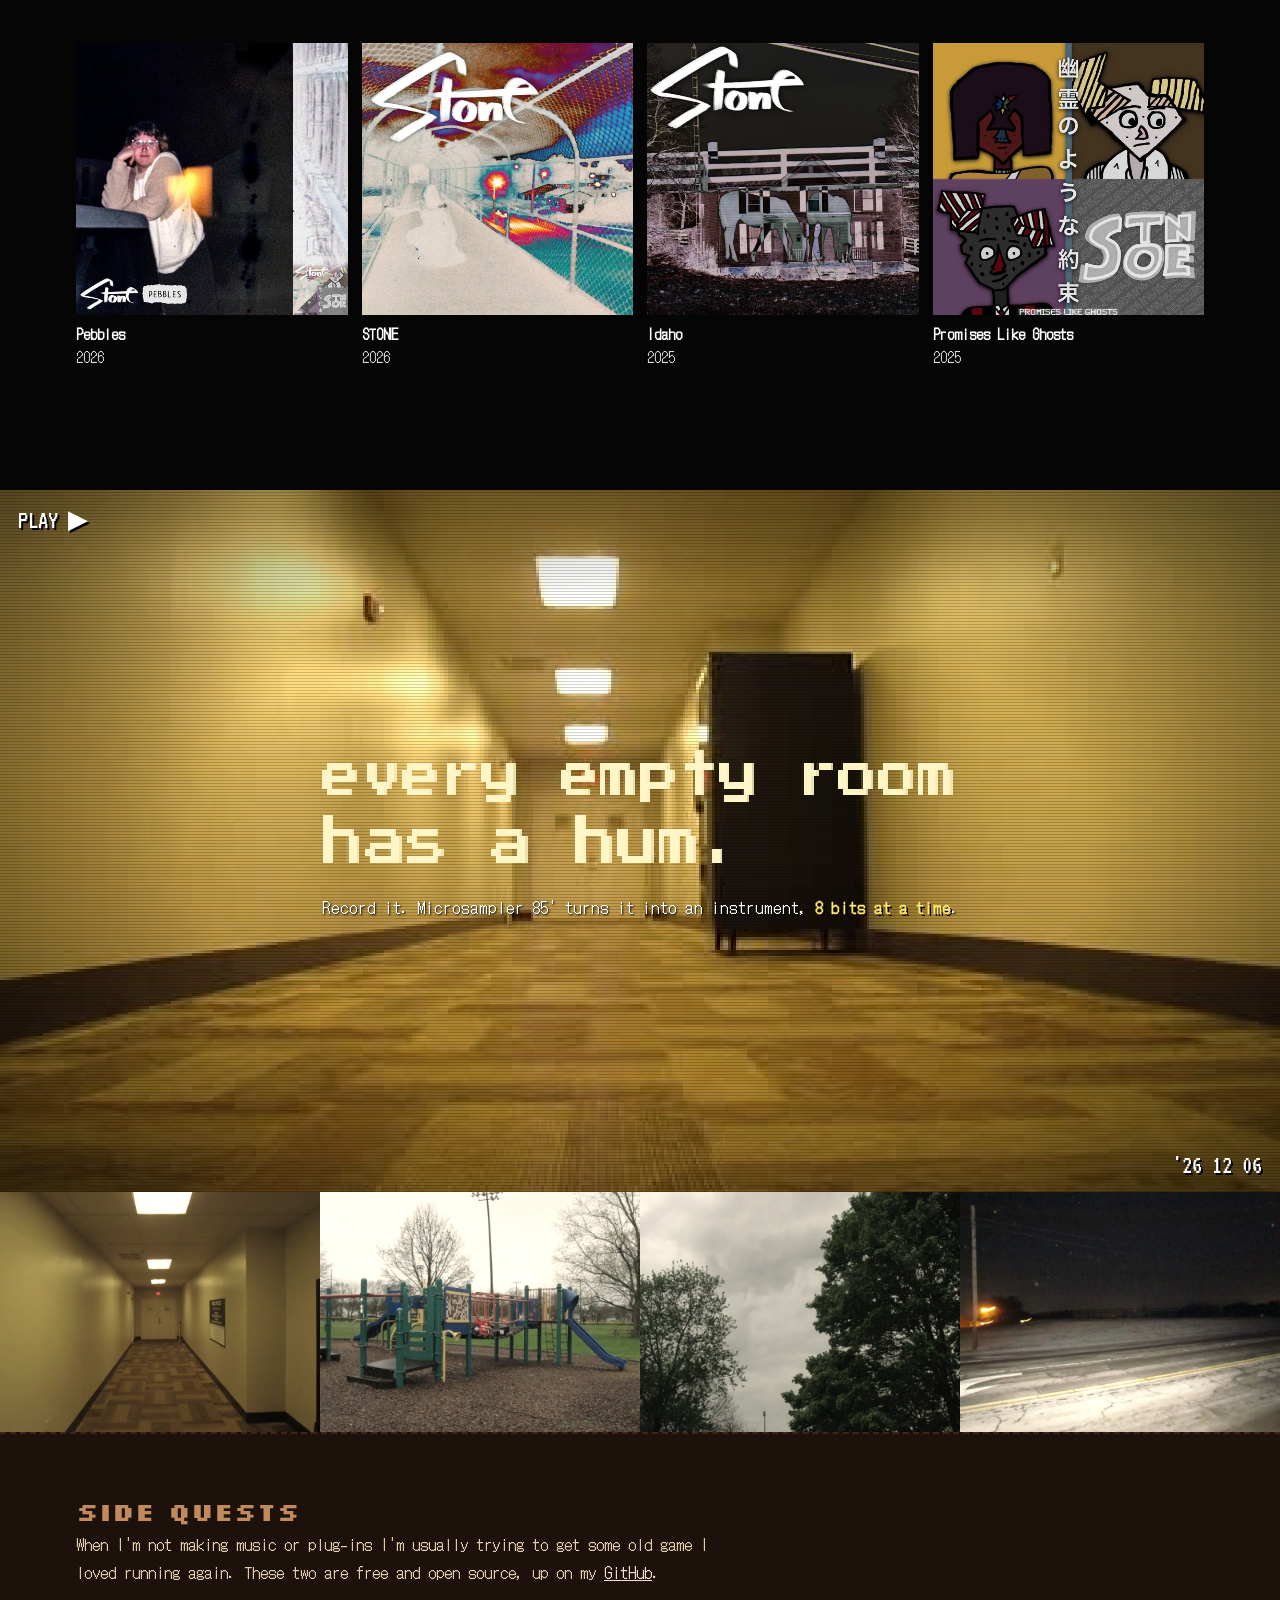
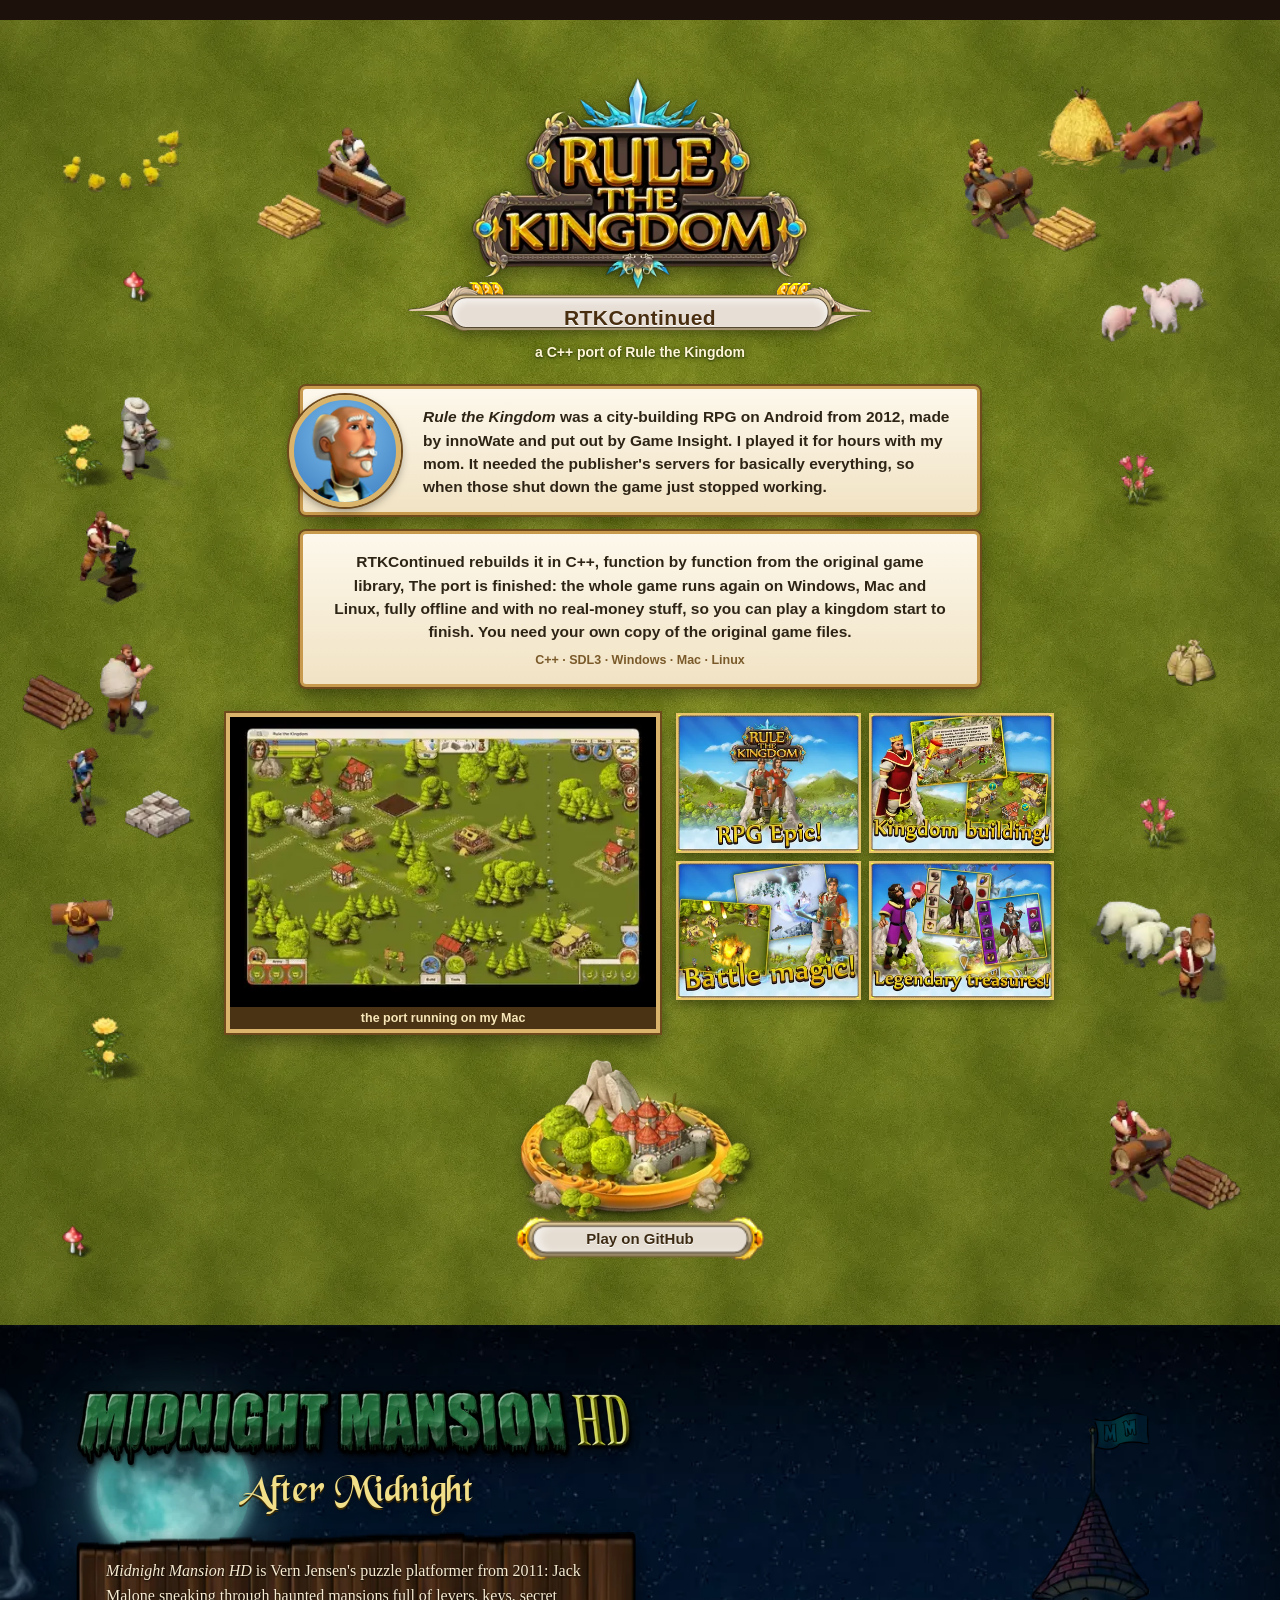
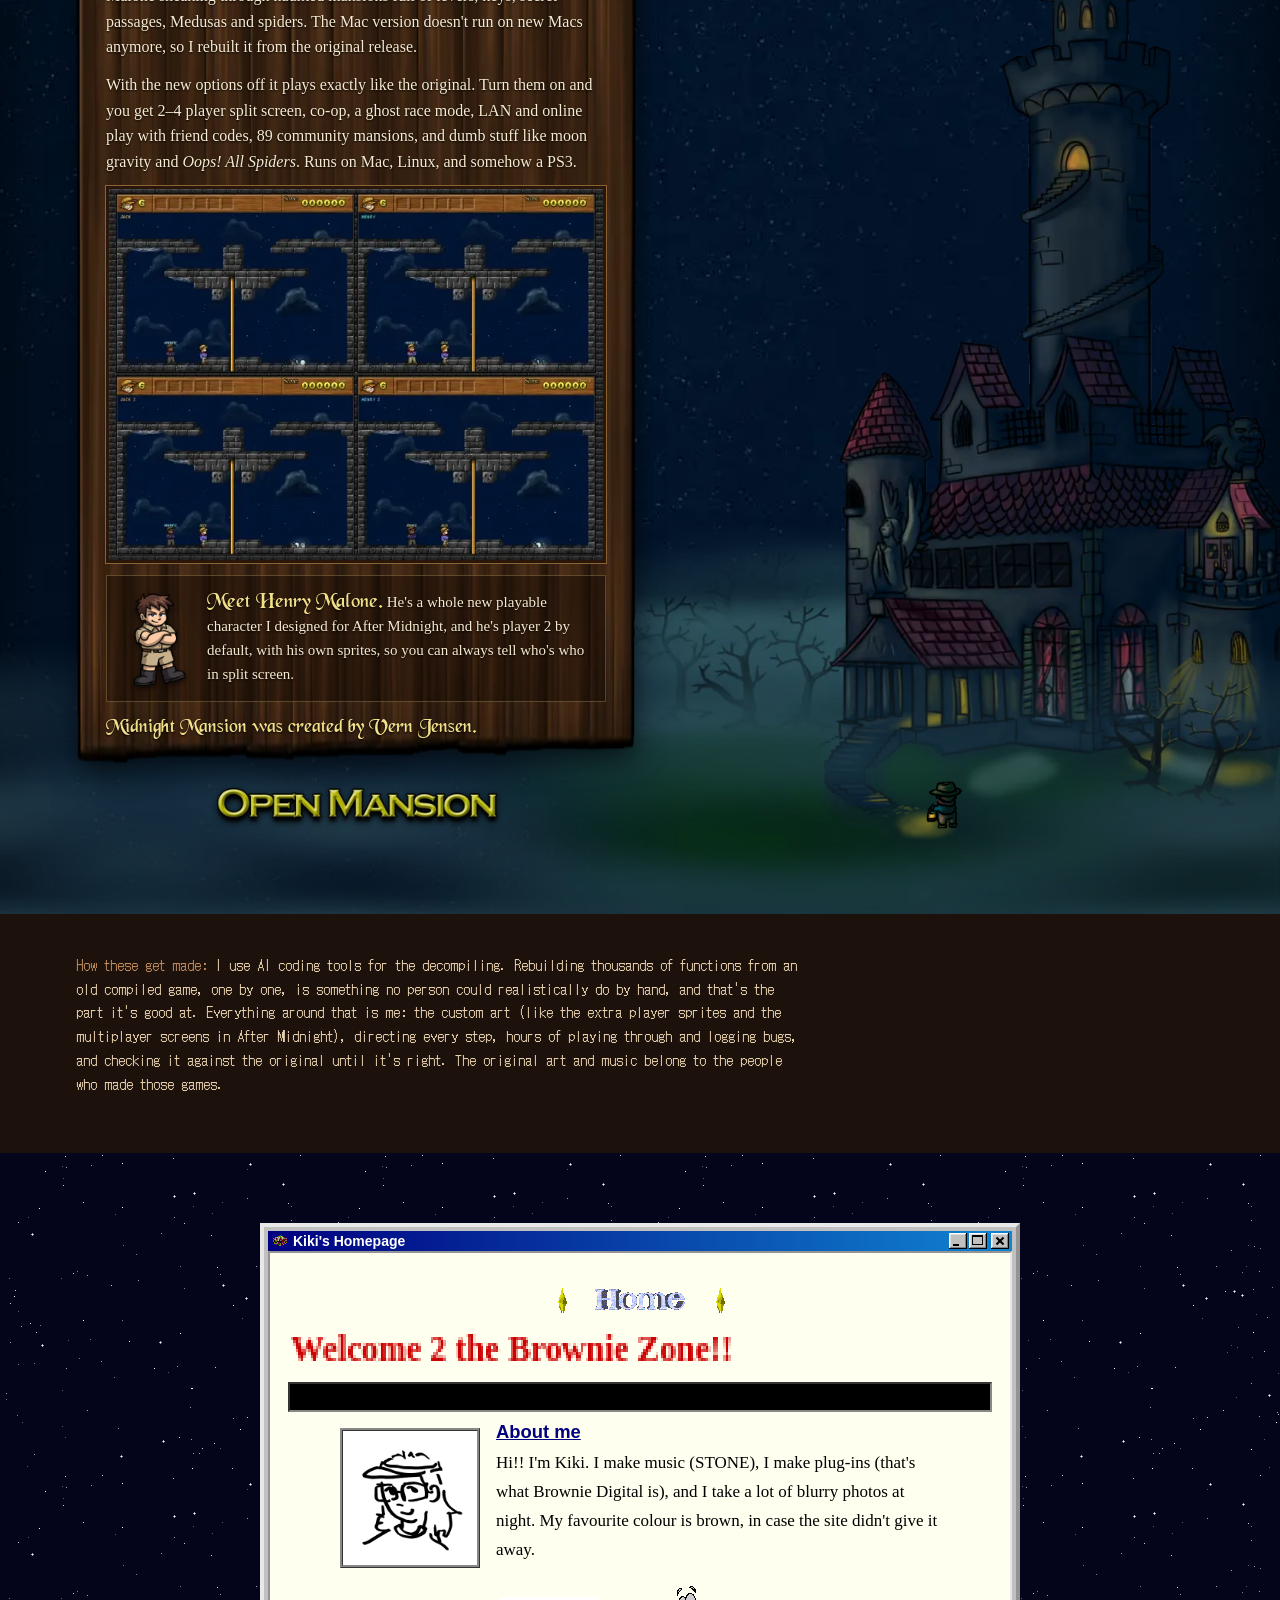
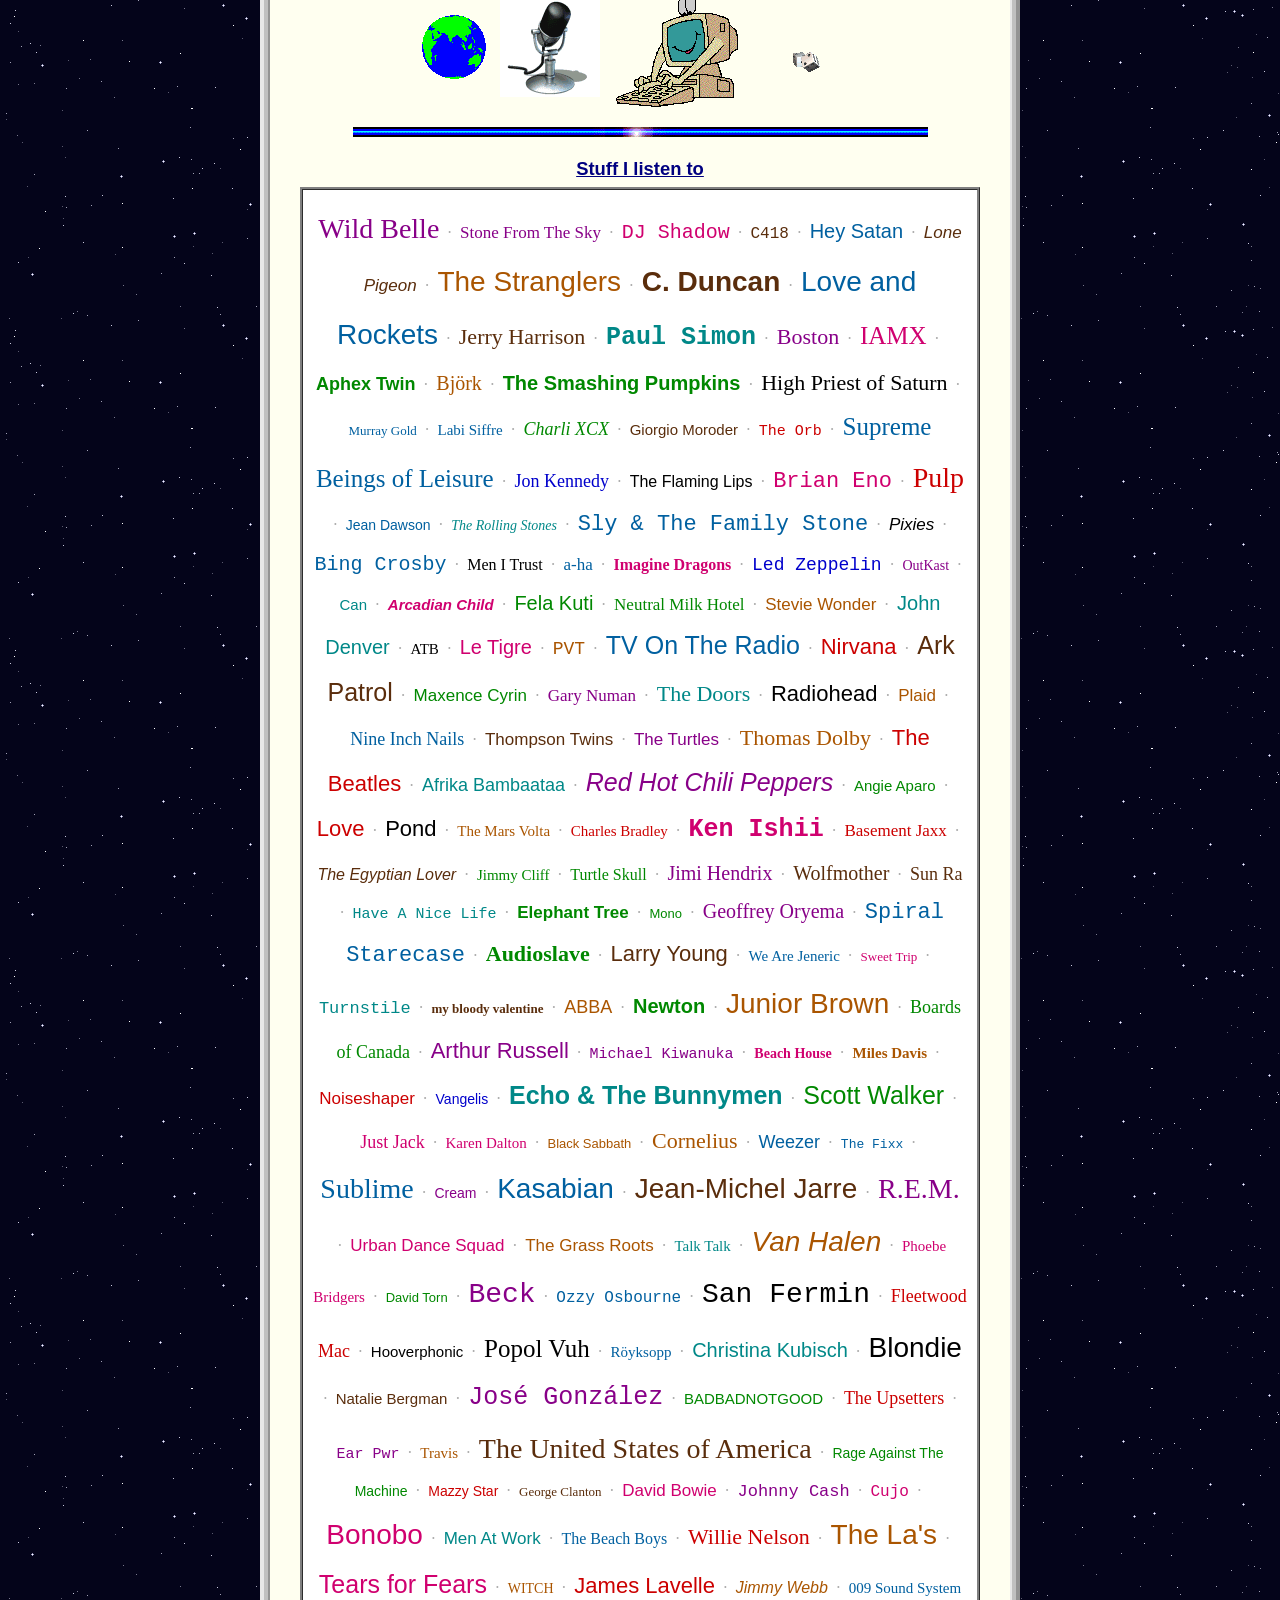
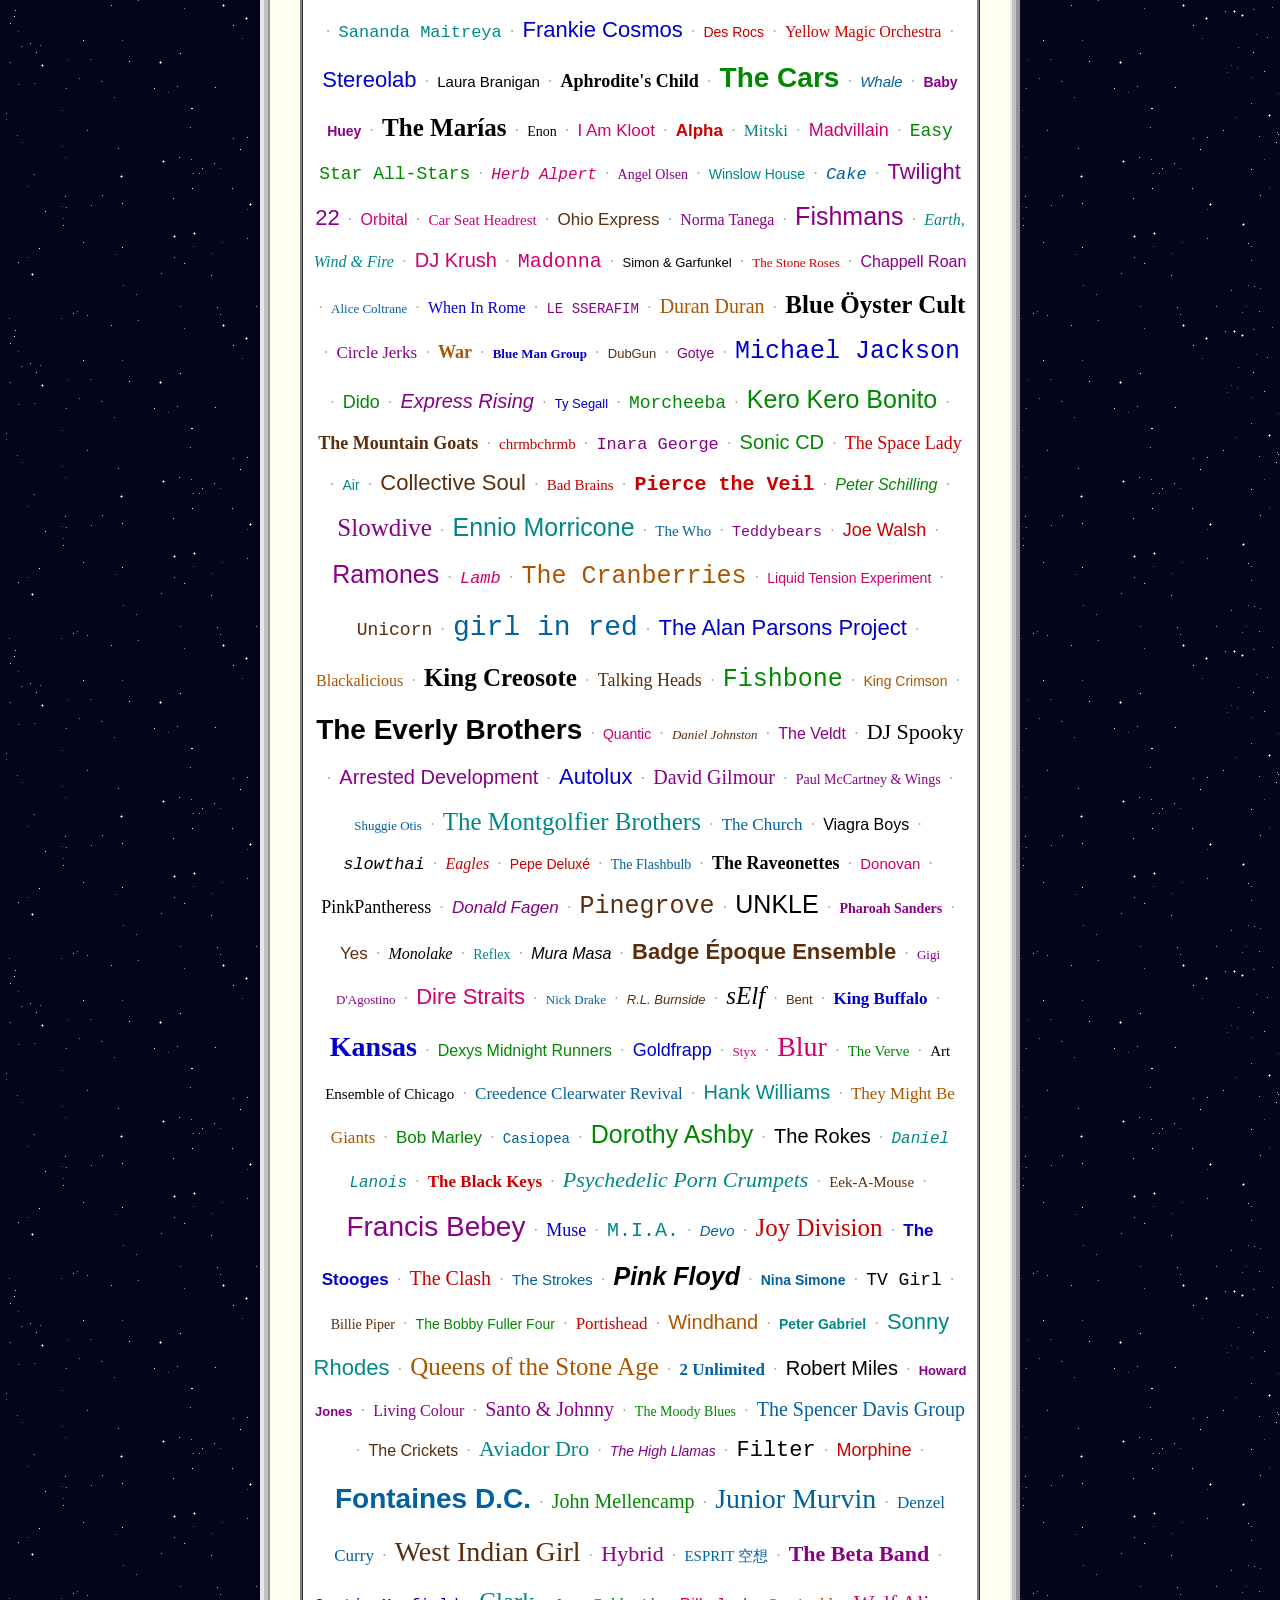
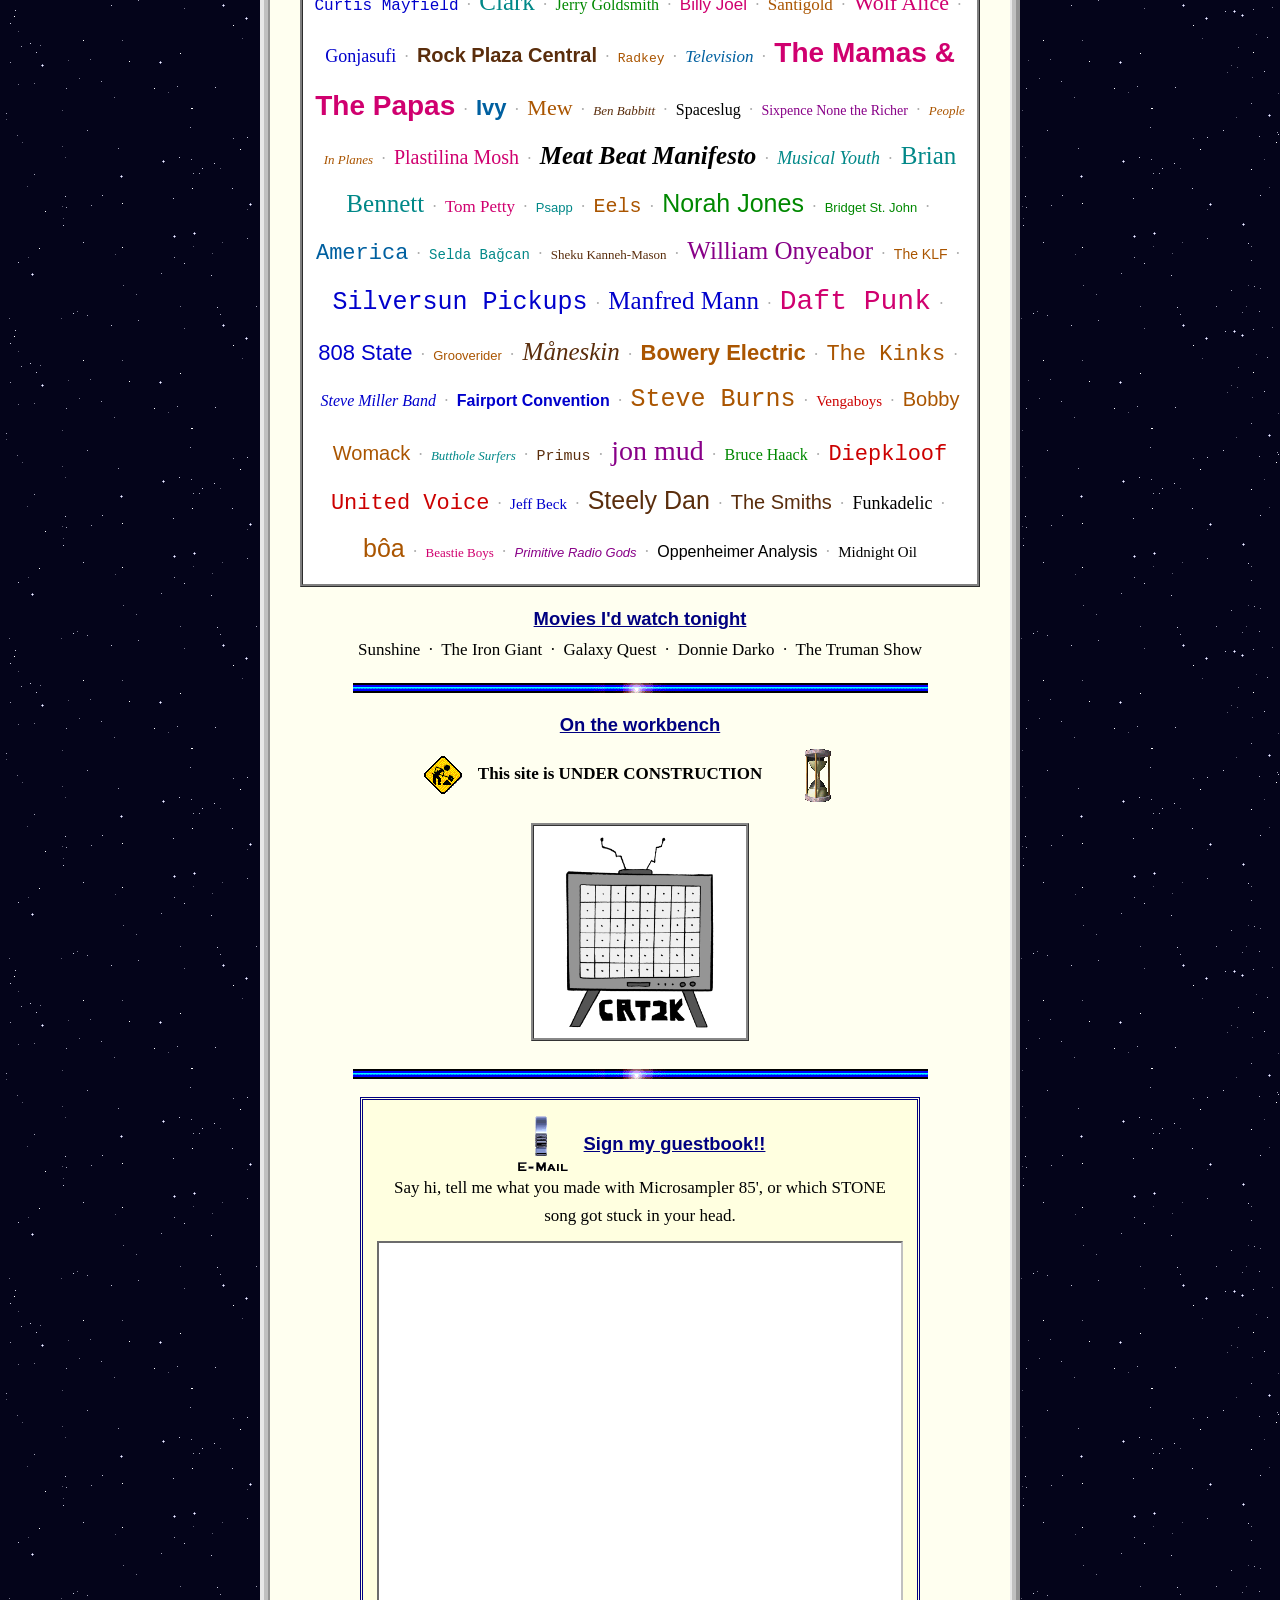
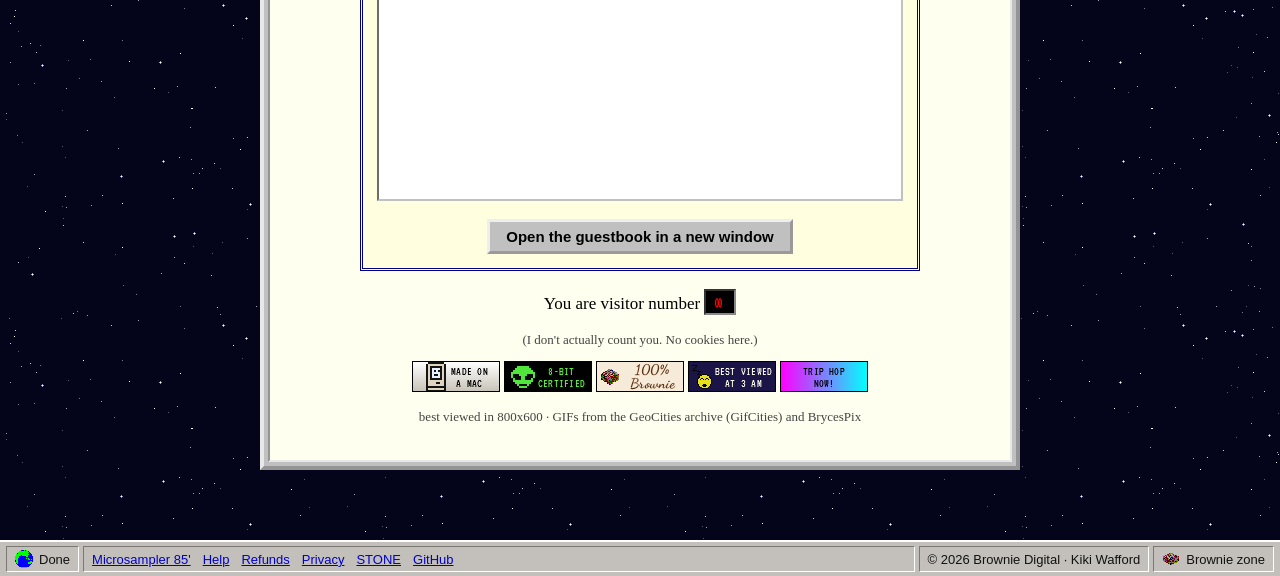
==== commit cd6a1c01: "Microsampler 85' for Windows: trial download, system requirements, install steps and support answers" ====
--- a/index.html
+++ b/index.html
@@ -4,7 +4,7 @@
 <meta charset="utf-8">
 <meta name="viewport" content="width=device-width, initial-scale=1">
 <title>Brownie Digital</title>
-<meta name="description" content="Brownie Digital: music software from Kiki Wafford of STONE. Trip hop, electronic, songwriting. First release: Microsampler 85', an 8-bit vintage sampler for Mac.">
+<meta name="description" content="Brownie Digital: music software from Kiki Wafford of STONE. Trip hop, electronic, songwriting. First release: Microsampler 85', an 8-bit vintage sampler for Mac and Windows.">
 <meta name="google-site-verification" content="PsMqUVvHzWujfpNAUD0pYAKiO_R1Szzu7Gm10JM8P0w" />
 <link rel="icon" href="favicon.ico" sizes="48x48">
 <link rel="icon" type="image/png" sizes="96x96" href="img/icon-96.png">
@@ -15,7 +15,7 @@
 <link href="https://fonts.googleapis.com/css2?family=Dancing+Script:wght@700&family=DotGothic16&family=Hind:wght@400;600&family=Press+Start+2P&family=Silkscreen:wght@400;700&family=VT323&display=swap" rel="stylesheet">
 <link rel="stylesheet" href="style.css?v=27">
 <meta property="og:title" content="Brownie Digital">
-<meta property="og:description" content="Home-baked instruments, crunchy round the edges. First release: Microsampler 85', an 8-bit vintage sampler for Mac.">
+<meta property="og:description" content="Home-baked instruments, crunchy round the edges. First release: Microsampler 85', an 8-bit vintage sampler for Mac and Windows.">
 <meta property="og:image" content="https://uncleacid1.github.io/img/window-black-grille.jpg">
 <meta property="og:site_name" content="Brownie Digital">
 <script type="application/ld+json">
@@ -79,9 +79,9 @@
     <svg class="swoosh" style="top: 18%" viewBox="0 0 1440 200" preserveAspectRatio="none" aria-hidden="true"><path d="M0 140 C 360 20, 720 200, 1440 40" stroke="#fff" stroke-opacity=".55" stroke-width="3" fill="none"/><path d="M0 160 C 380 50, 760 220, 1440 70" stroke="#bff6ff" stroke-opacity=".5" stroke-width="10" fill="none"/></svg>
     <div class="wrap">
       <h2 class="chunky" data-lofi="0.36" data-sx="1.25"><span class="ln" style="color: #fff">clean air.</span><span class="ln" style="color: #eaffc4">dirty samples.</span></h2>
-      <p class="intro">Brownie Digital is one person. No subscriptions, no accounts, no tracking. You pay once and the instrument is yours, on your Mac, working whether you're online or not.</p>
+      <p class="intro">Brownie Digital is one person. No subscriptions, no accounts, no tracking. You pay once and the instrument is yours, on your computer, working whether you're online or not.</p>
       <div class="glass-row">
-        <div class="glass"><div class="orb">$</div><h3>Pay once, keep it</h3><p>One price, one licence key, three of your Macs. No yearly fee, ever.</p></div>
+        <div class="glass"><div class="orb">$</div><h3>Pay once, keep it</h3><p>One price, one licence key, three of your computers. No yearly fee, ever.</p></div>
         <div class="glass"><div class="orb green">↯</div><h3>Works offline</h3><p>Unlock it once. After that it only checks in now and then when you happen to be online.</p></div>
         <div class="glass"><div class="orb teal">♪</div><h3>Made by a musician</h3><p>Every instrument starts as something I needed for a STONE track.</p></div>
       </div>
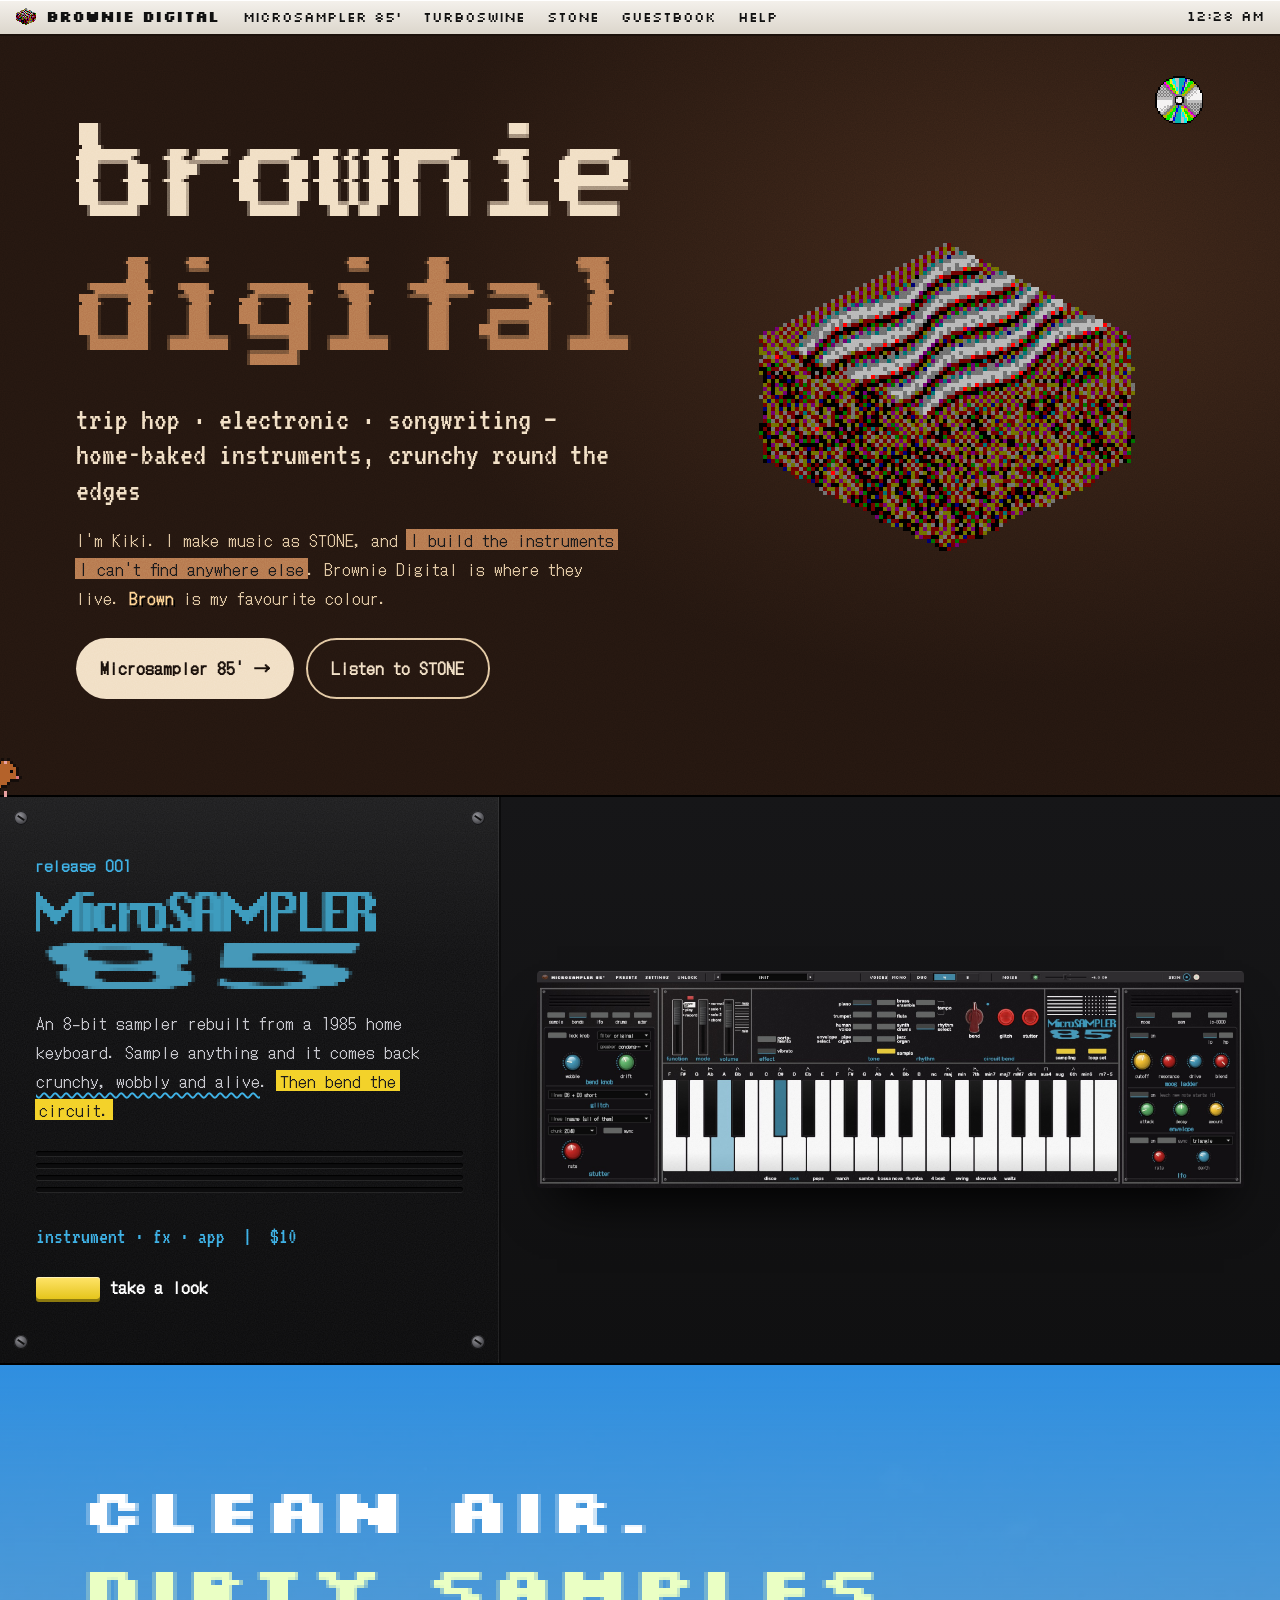
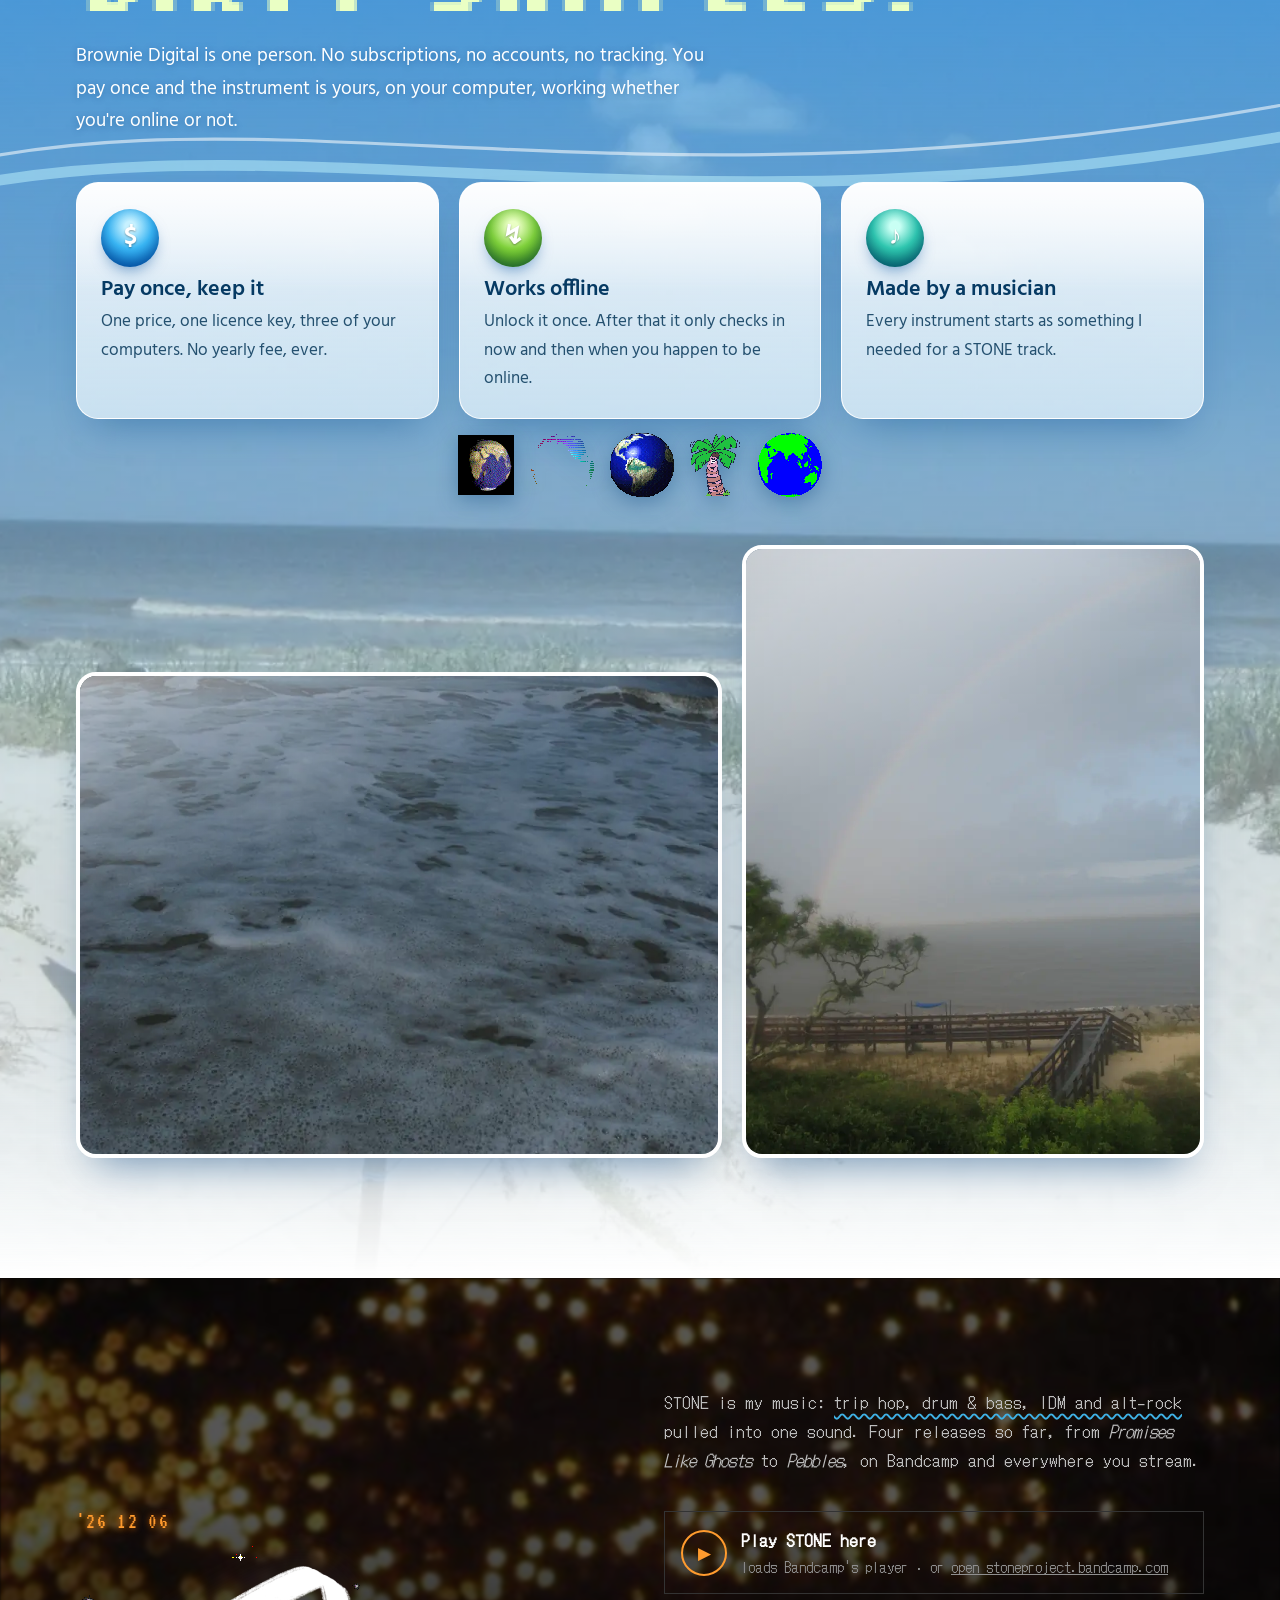
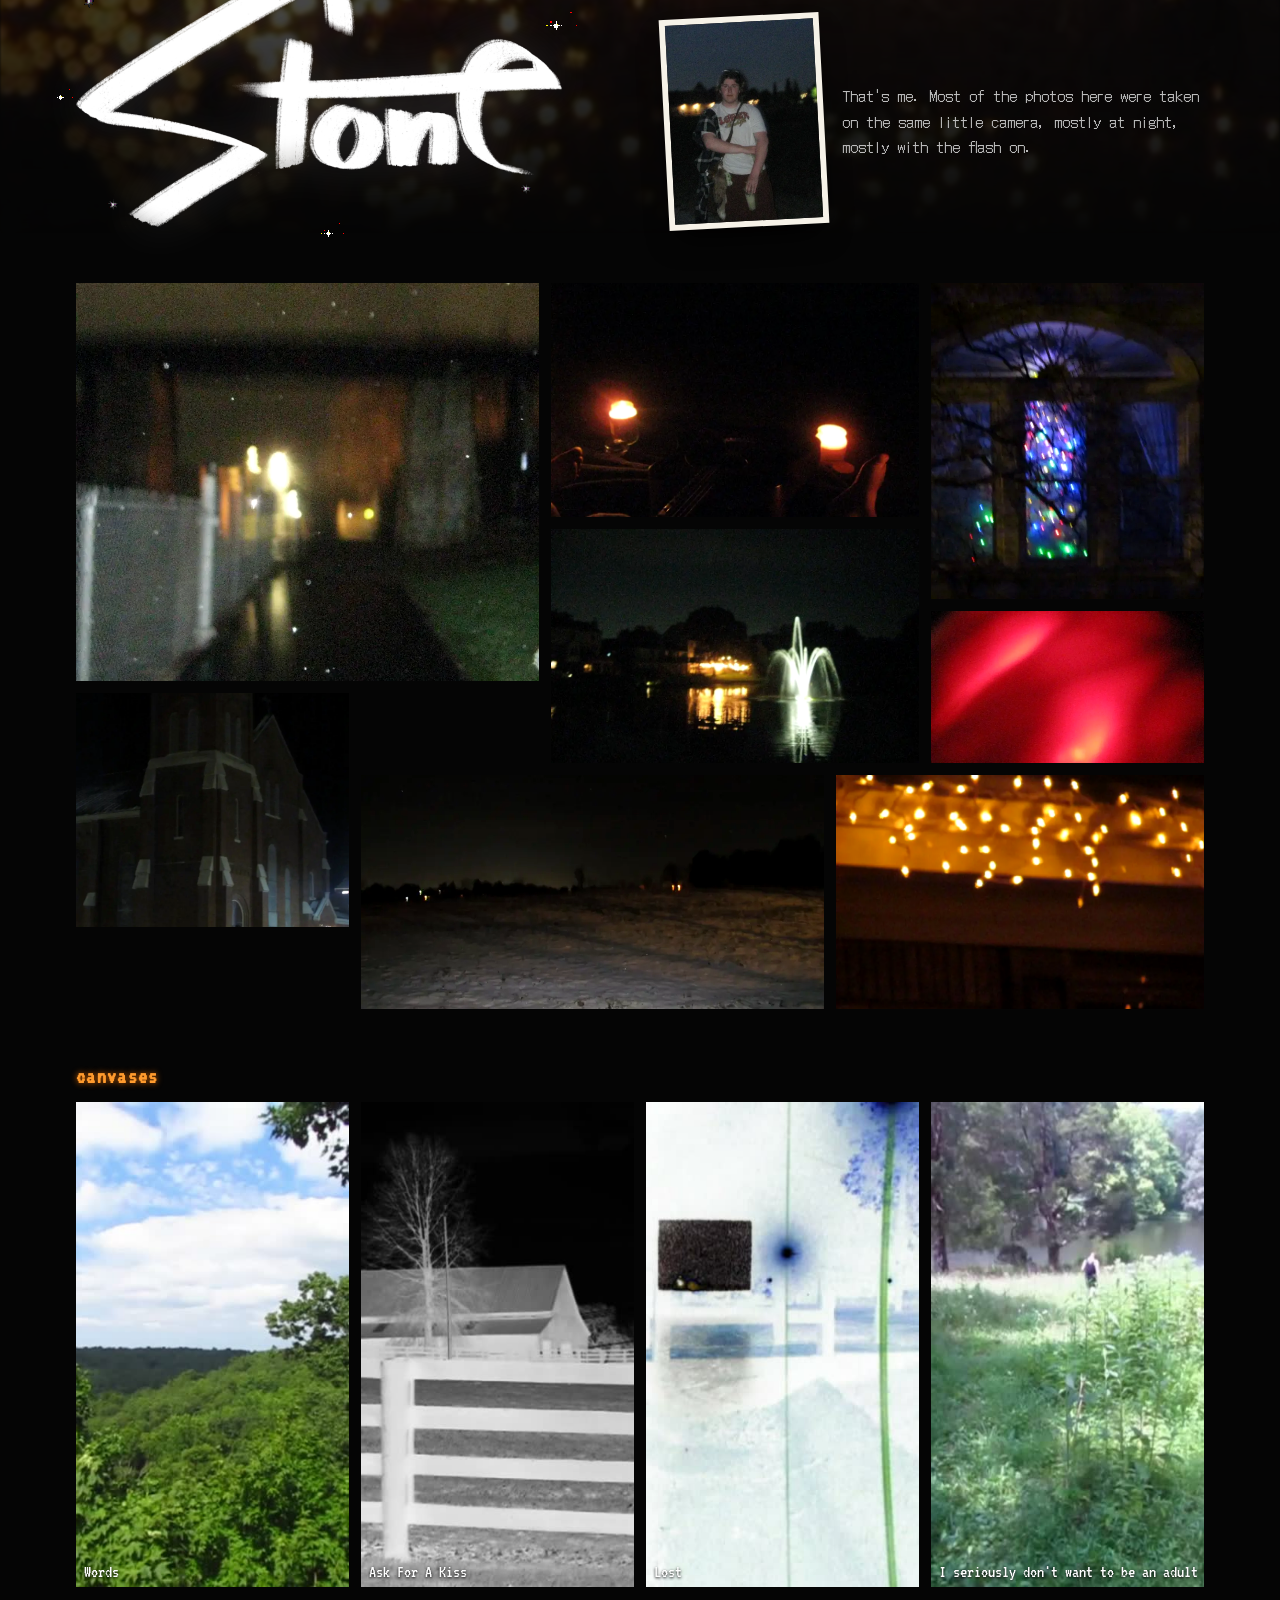
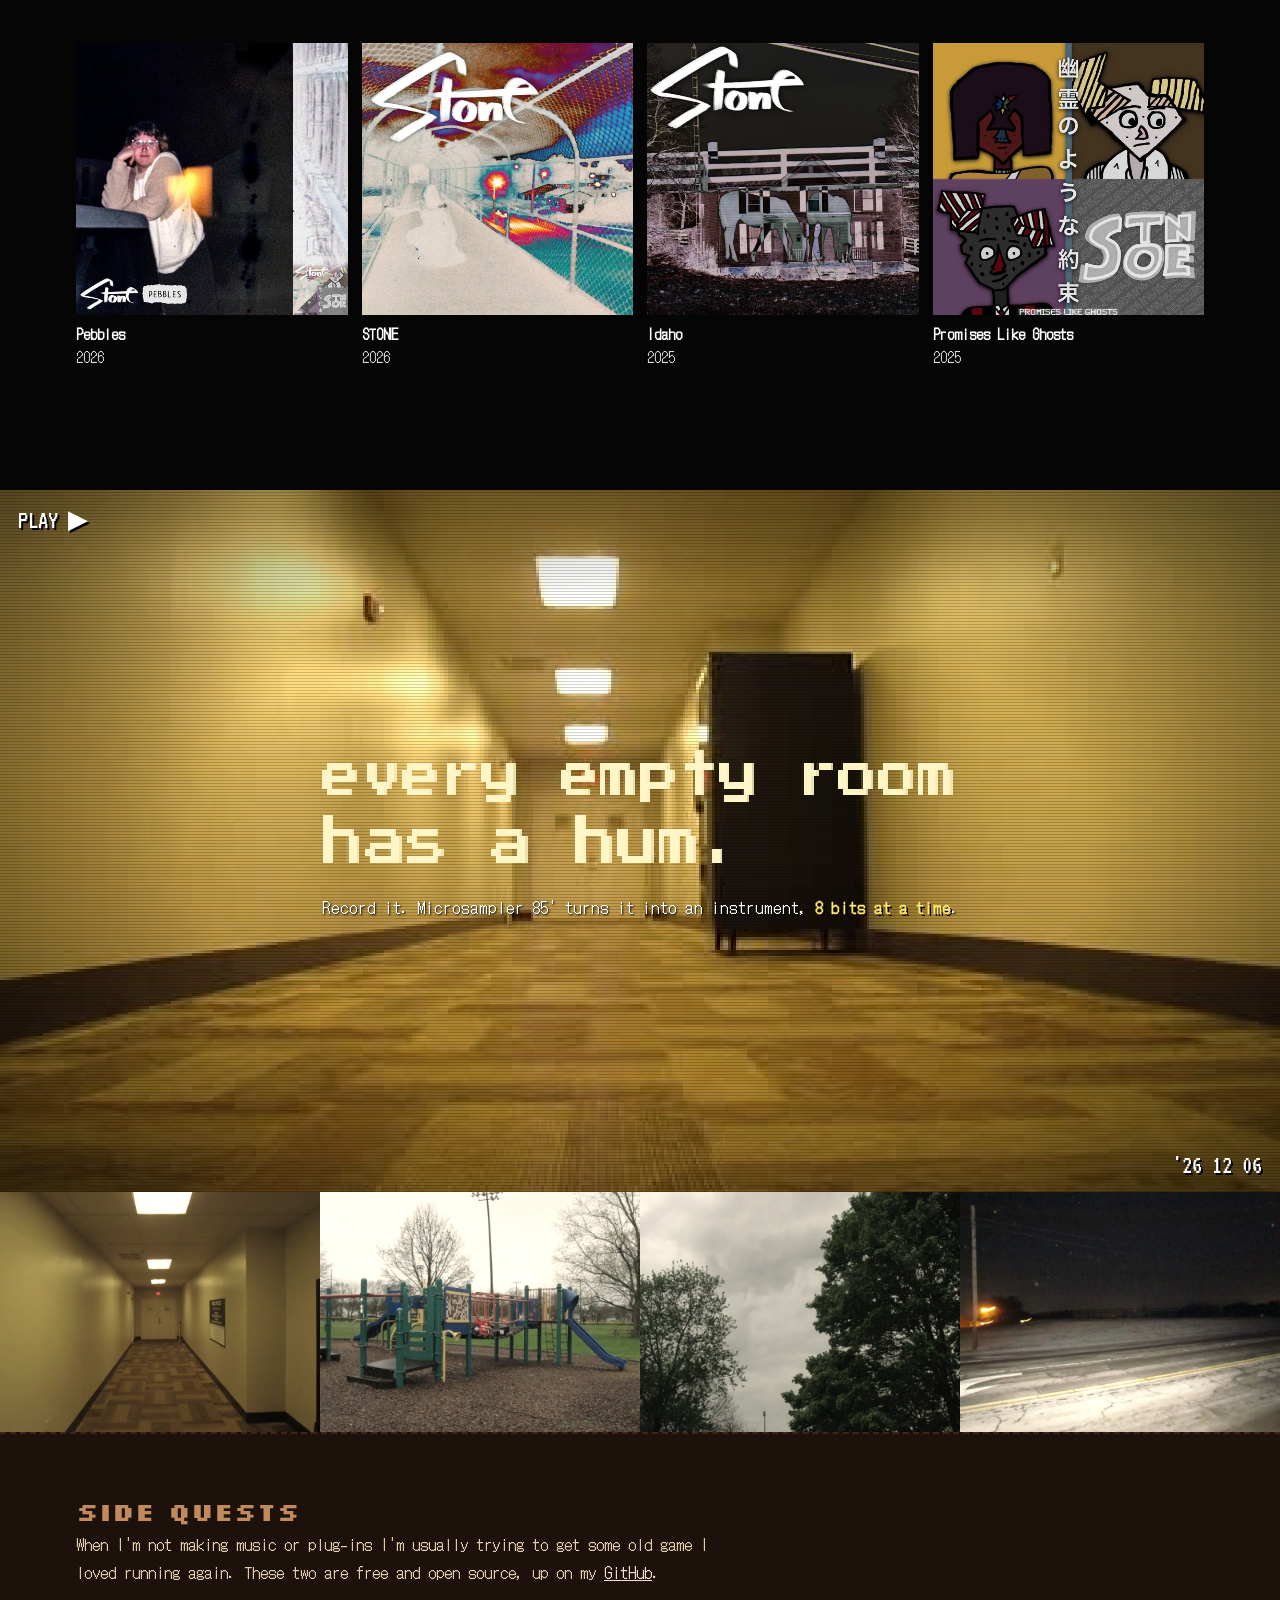
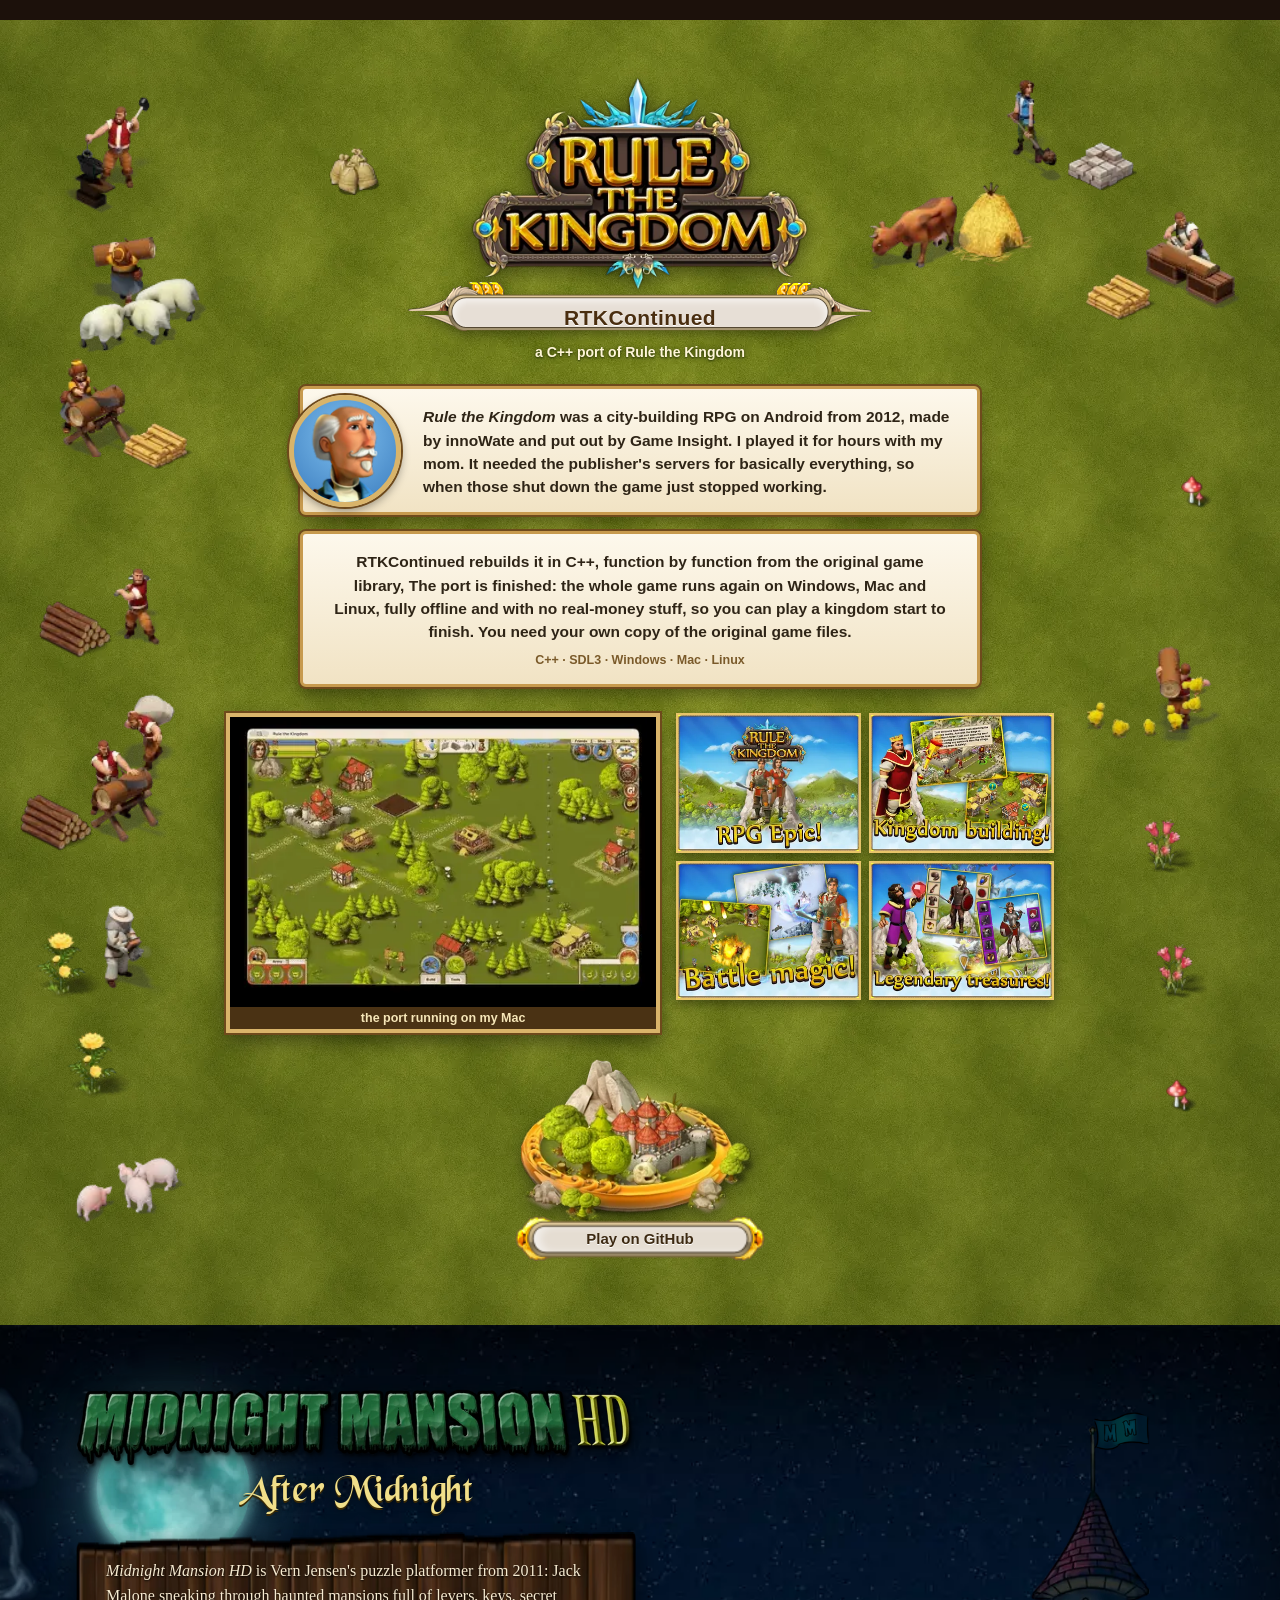
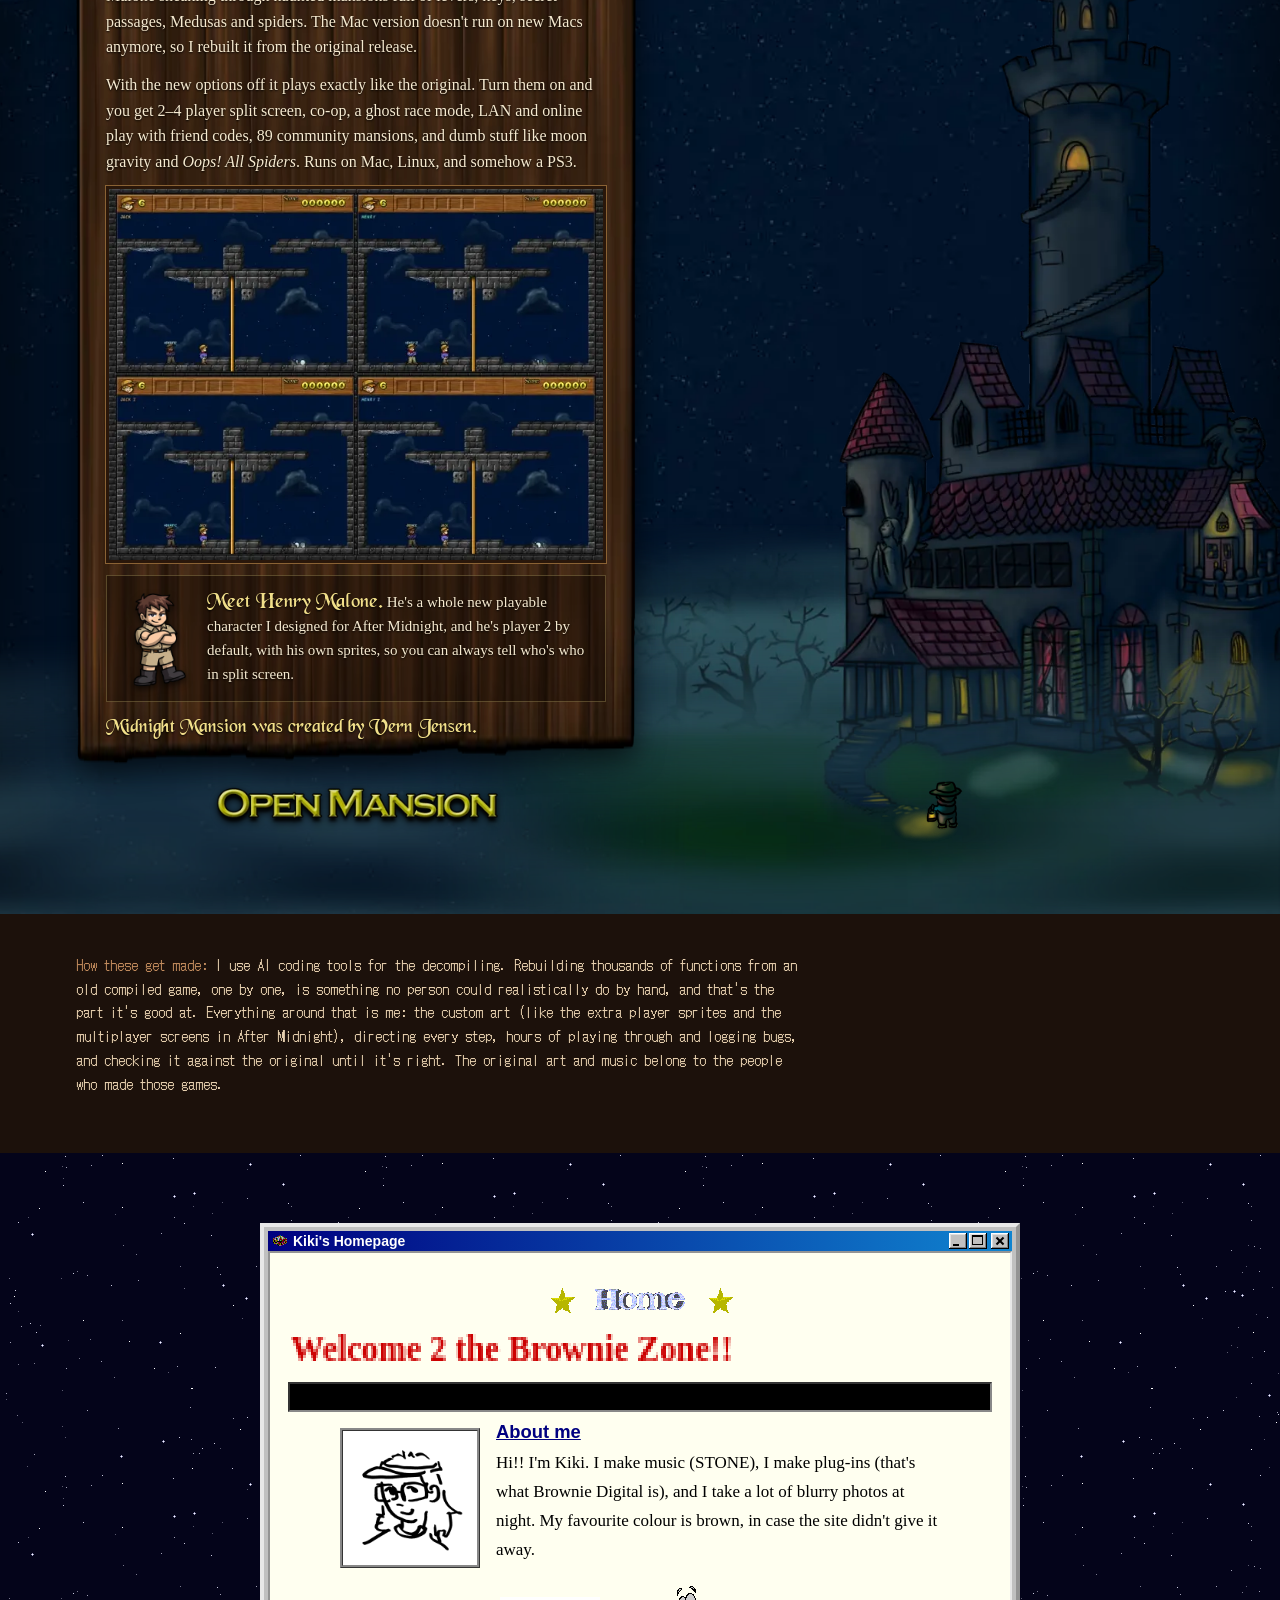
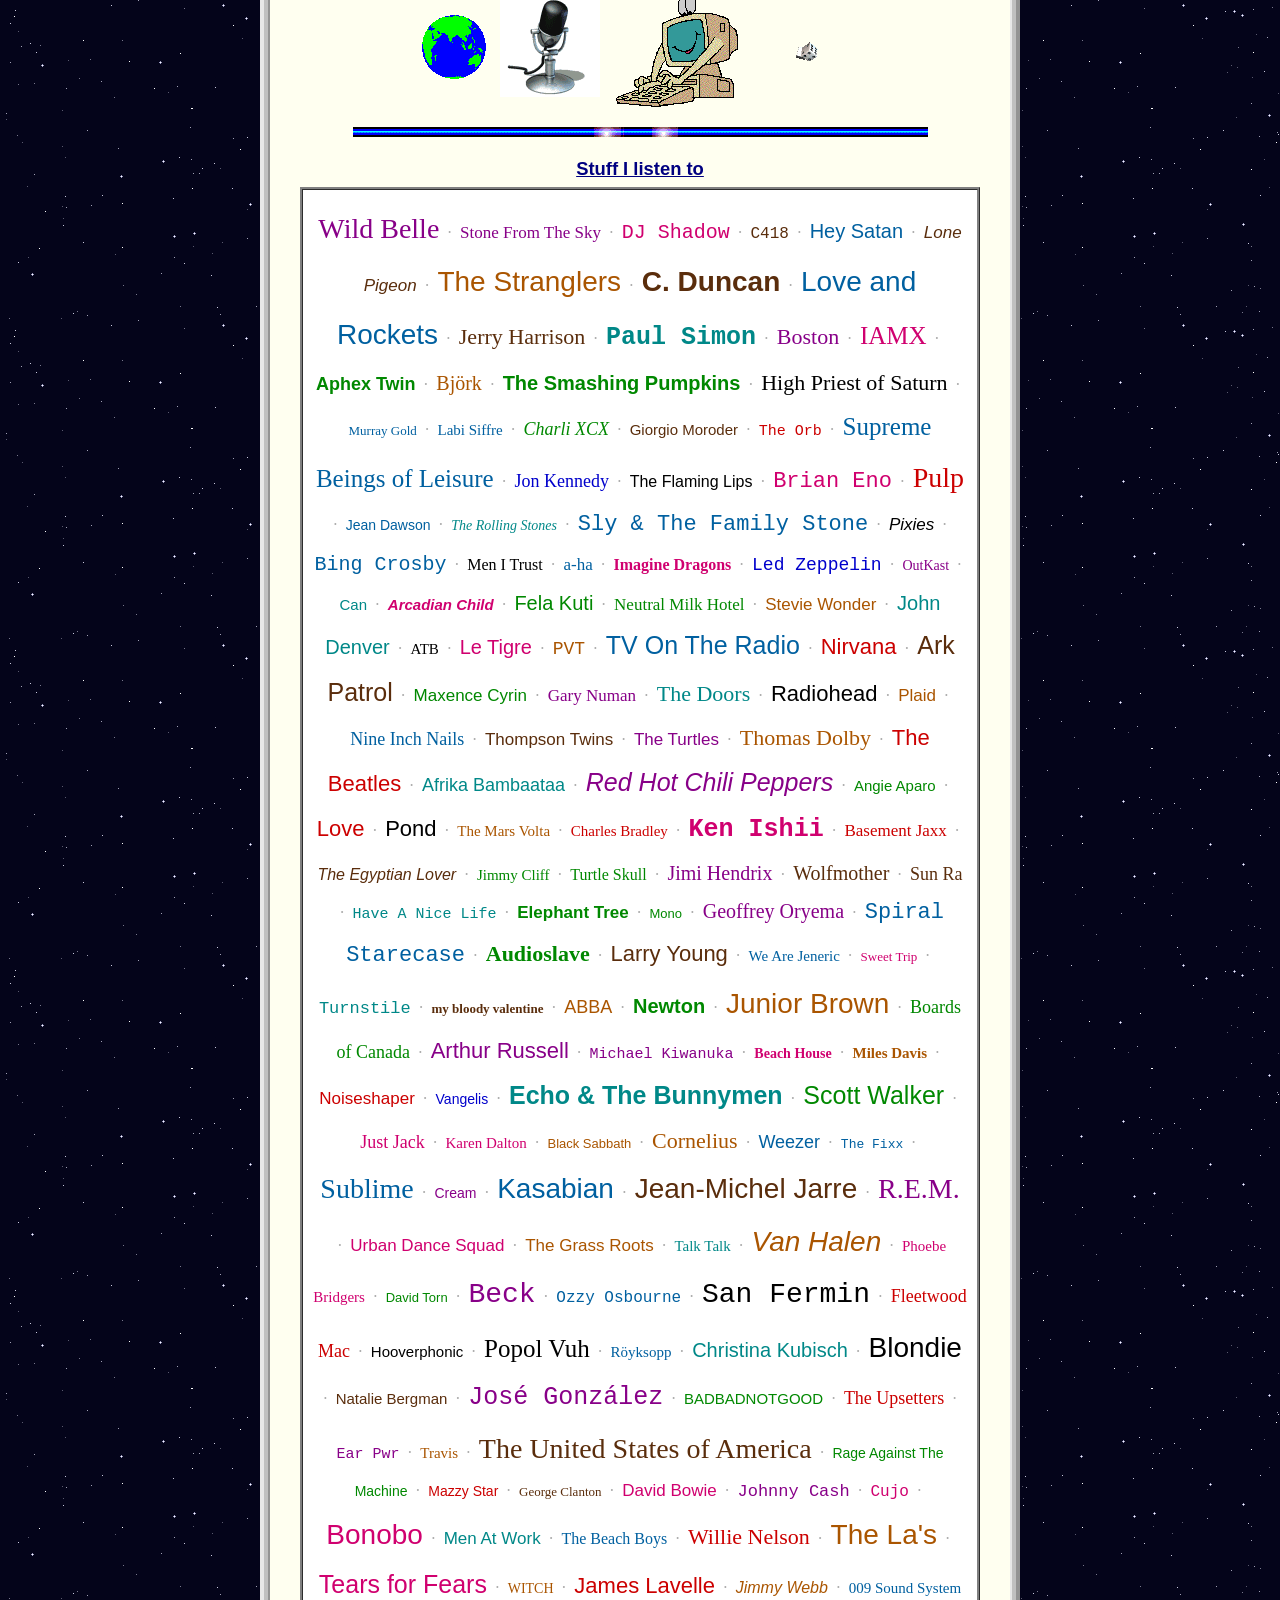
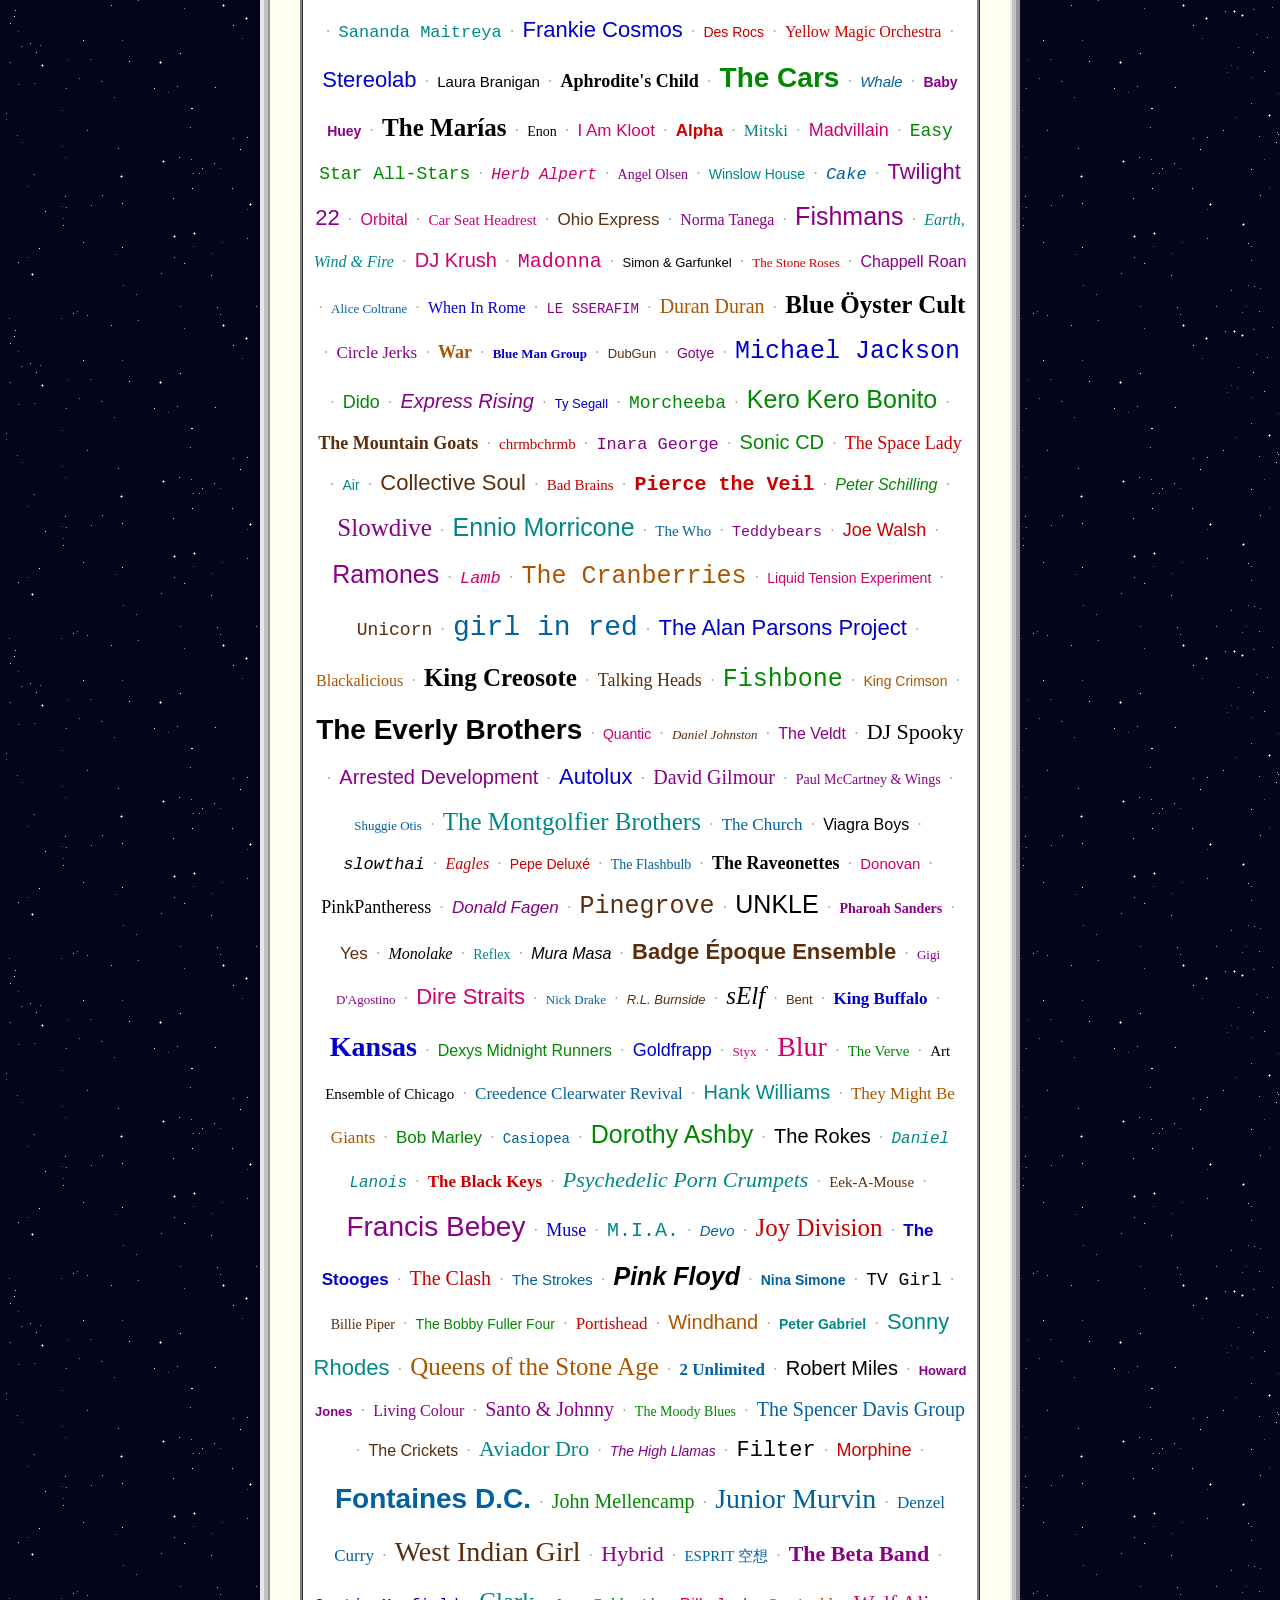
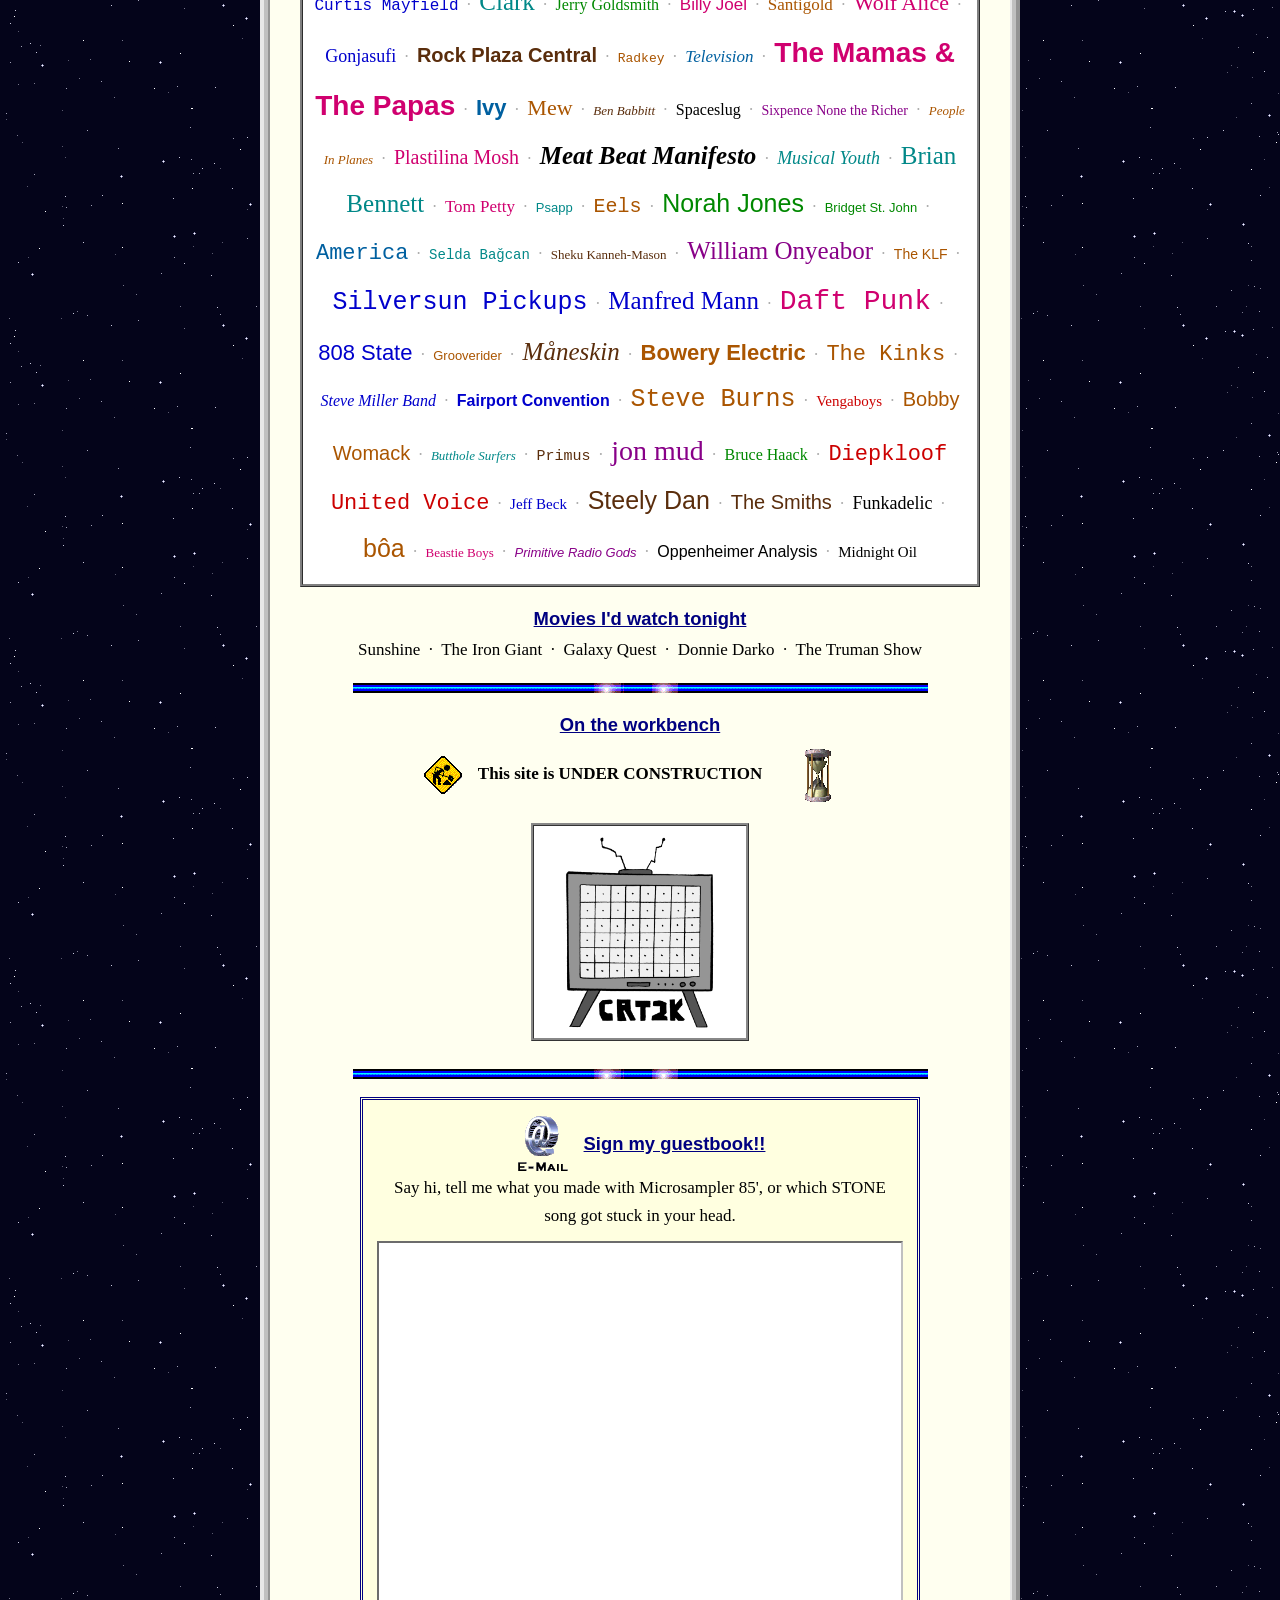
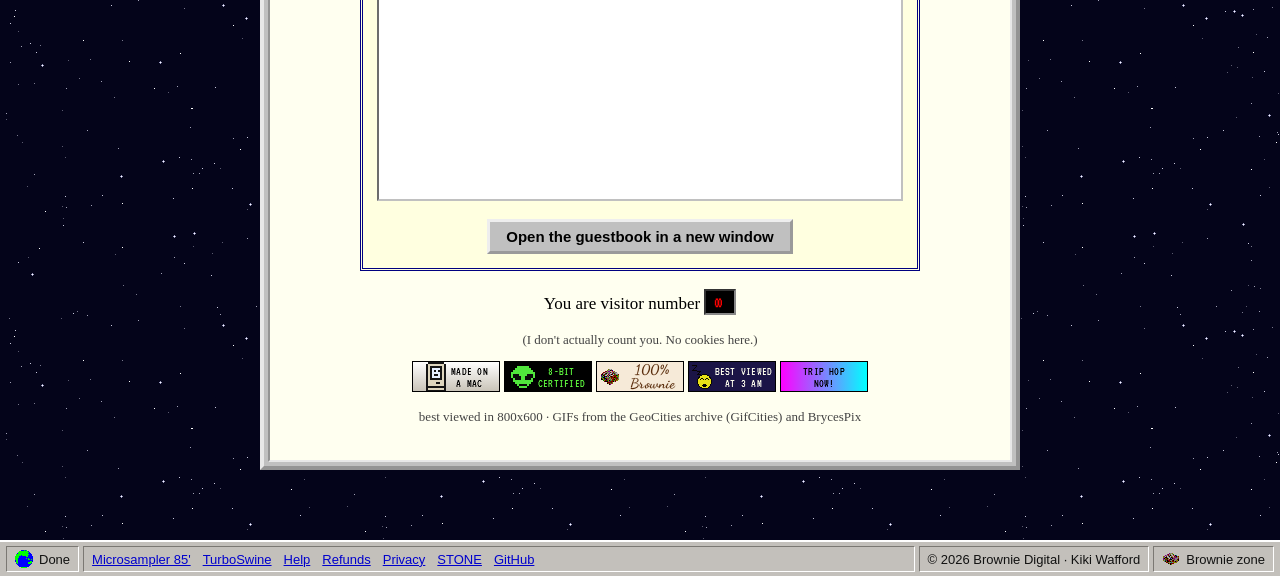
==== commit a234f81d: "TurboSwine page: Porcellus, the FX section, new pipes and guinea pigs; TurboSwine in the menus" ====
--- a/index.html
+++ b/index.html
@@ -28,6 +28,7 @@
     <a class="mark" href="./"><img src="img/brownie-dither.png" alt="" width="24" height="24"><span>Brownie Digital</span></a>
     <nav class="nav">
       <a href="microsampler-85/">Microsampler 85'</a>
+      <a href="turboswine/">TurboSwine</a>
       <a href="#stone">STONE</a>
       <a href="#guestbook">Guestbook</a>
       <a href="support/">Help</a>
@@ -298,7 +299,7 @@
 <footer class="site">
   <div class="wrap">
     <span class="cell"><img src="img/gif/Globe_Spinning.gif" alt="" width="18" height="18">Done</span>
-    <span class="cell grow"><nav><a href="microsampler-85/">Microsampler 85'</a><a href="support/">Help</a><a href="support/#refunds">Refunds</a><a href="support/#privacy">Privacy</a><a href="https://stoneproject.bandcamp.com" target="_blank" rel="noopener">STONE</a><a href="https://github.com/UncleAcid1" target="_blank" rel="noopener">GitHub</a></nav></span>
+    <span class="cell grow"><nav><a href="microsampler-85/">Microsampler 85'</a><a href="turboswine/">TurboSwine</a><a href="support/">Help</a><a href="support/#refunds">Refunds</a><a href="support/#privacy">Privacy</a><a href="https://stoneproject.bandcamp.com" target="_blank" rel="noopener">STONE</a><a href="https://github.com/UncleAcid1" target="_blank" rel="noopener">GitHub</a></nav></span>
     <span class="cell">© 2026 Brownie Digital · Kiki Wafford</span>
     <span class="cell zone"><img src="img/brownie-dither.png" alt="" width="18" height="18">Brownie zone</span>
   </div>
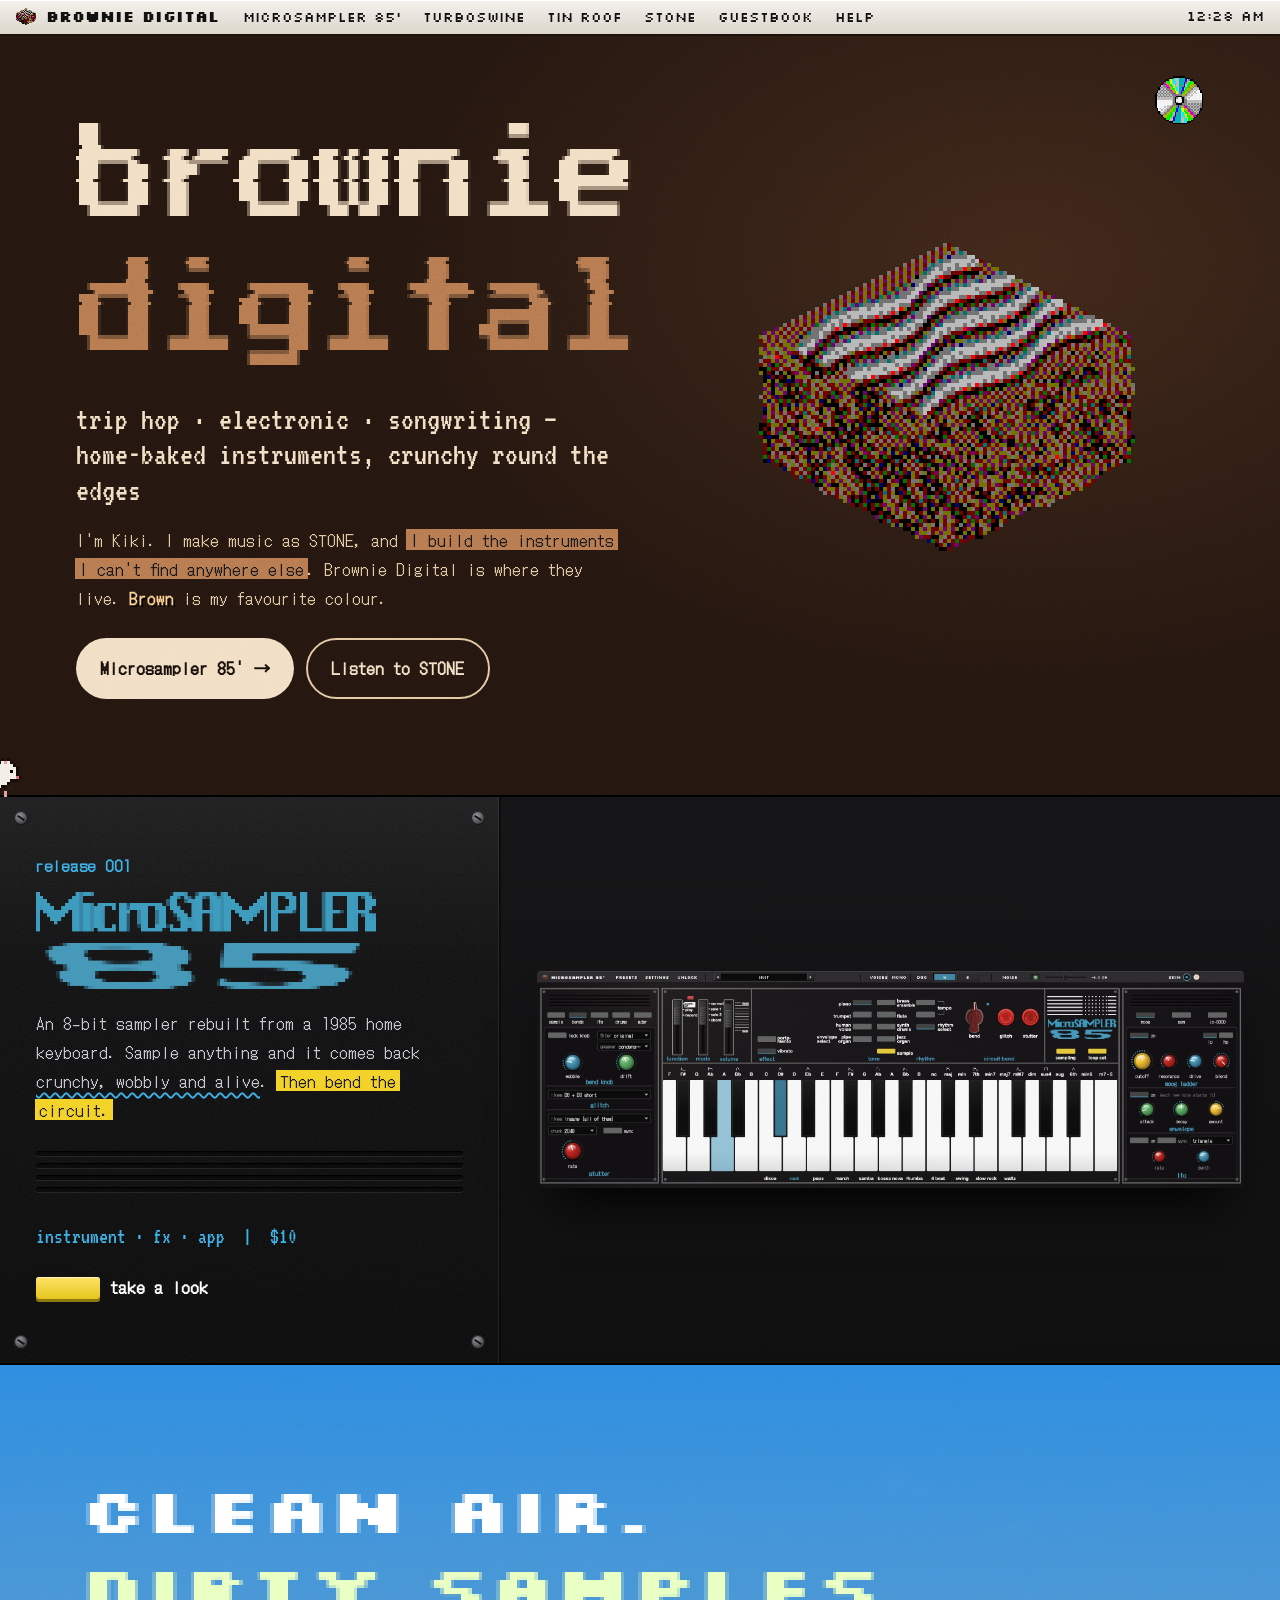
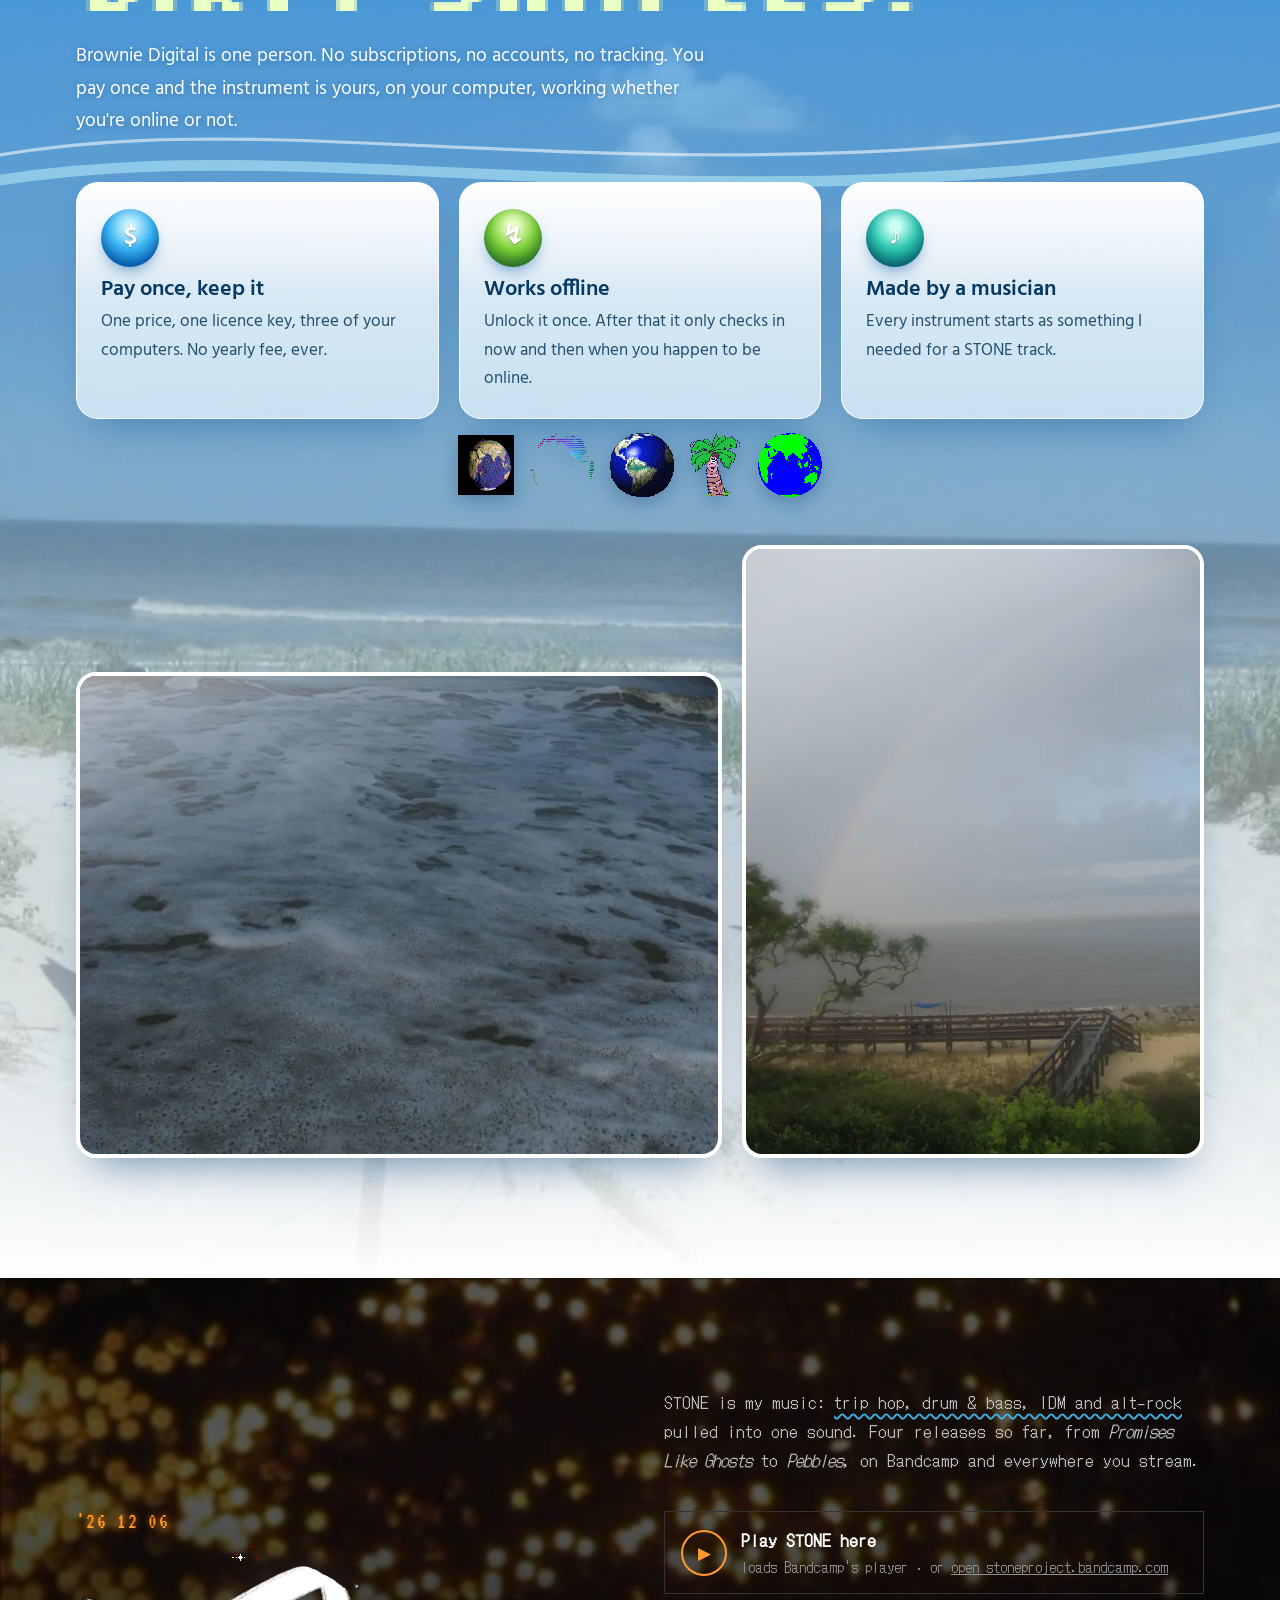
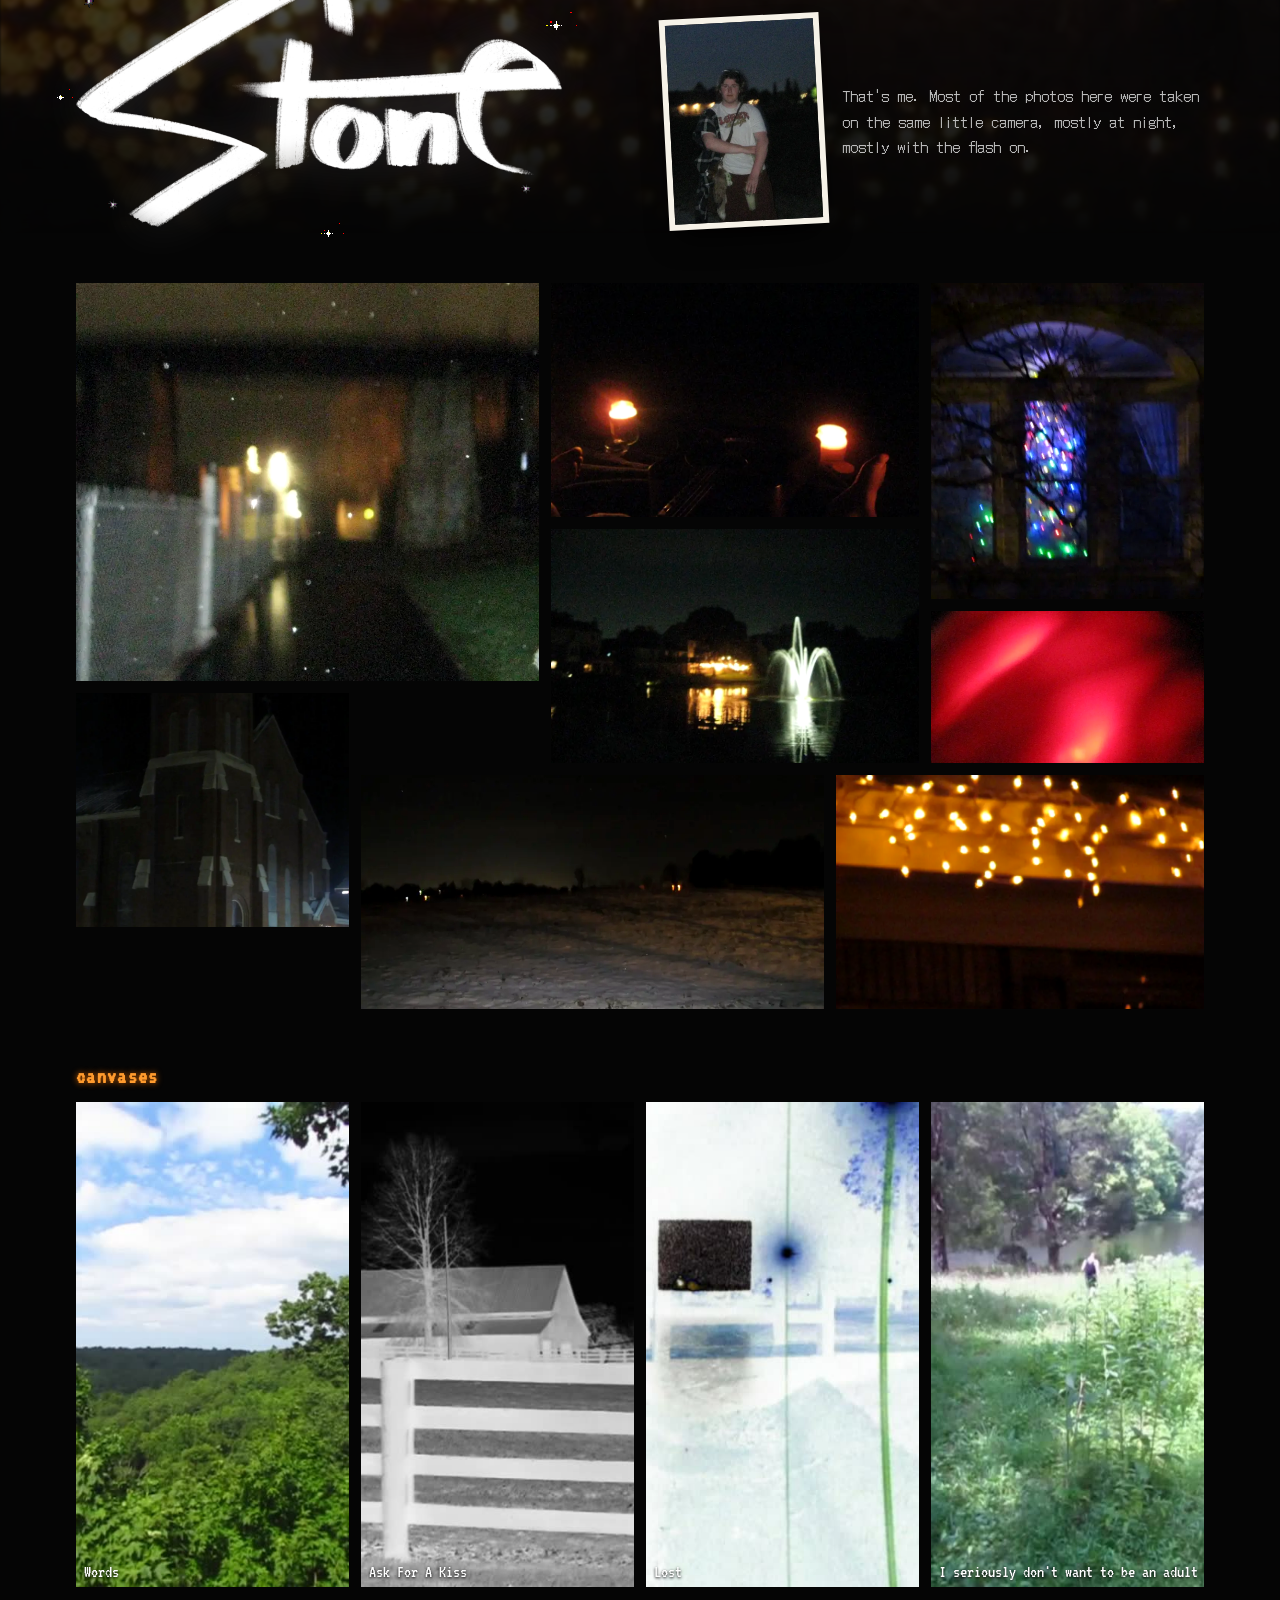
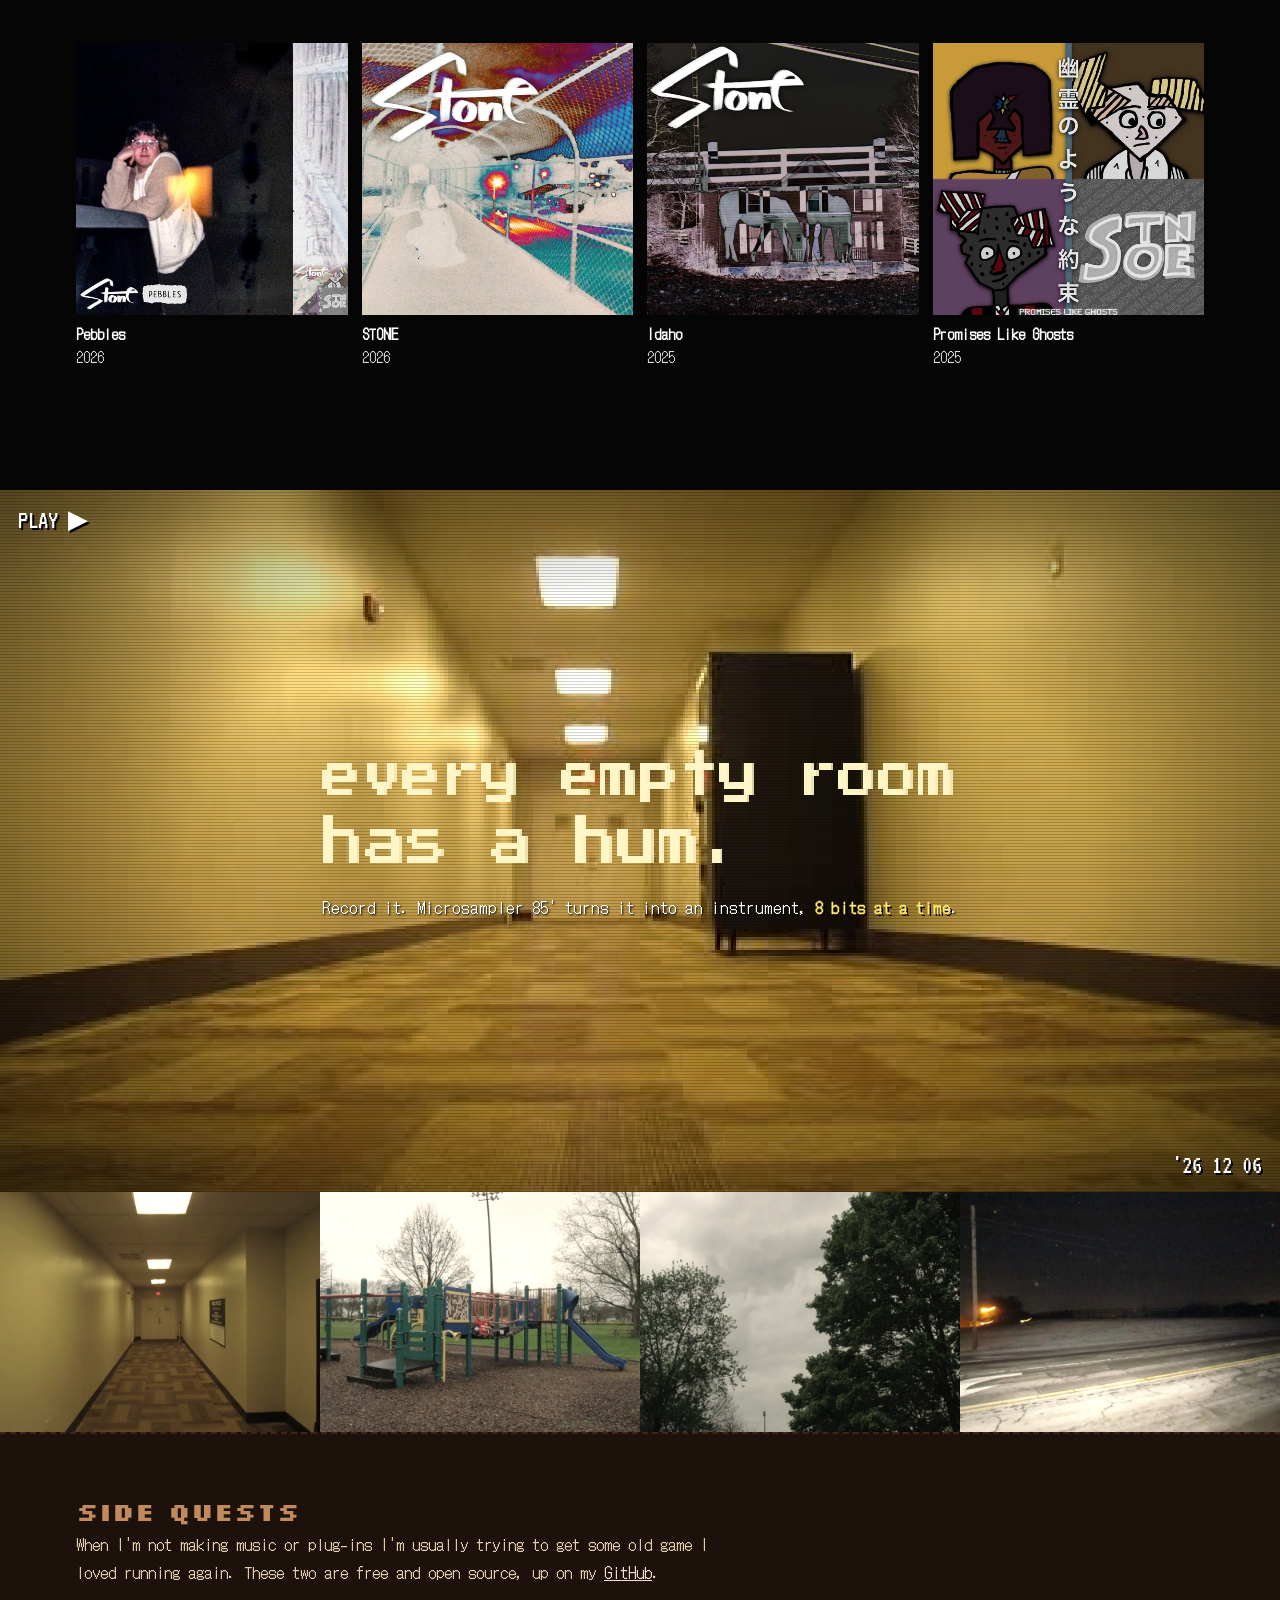
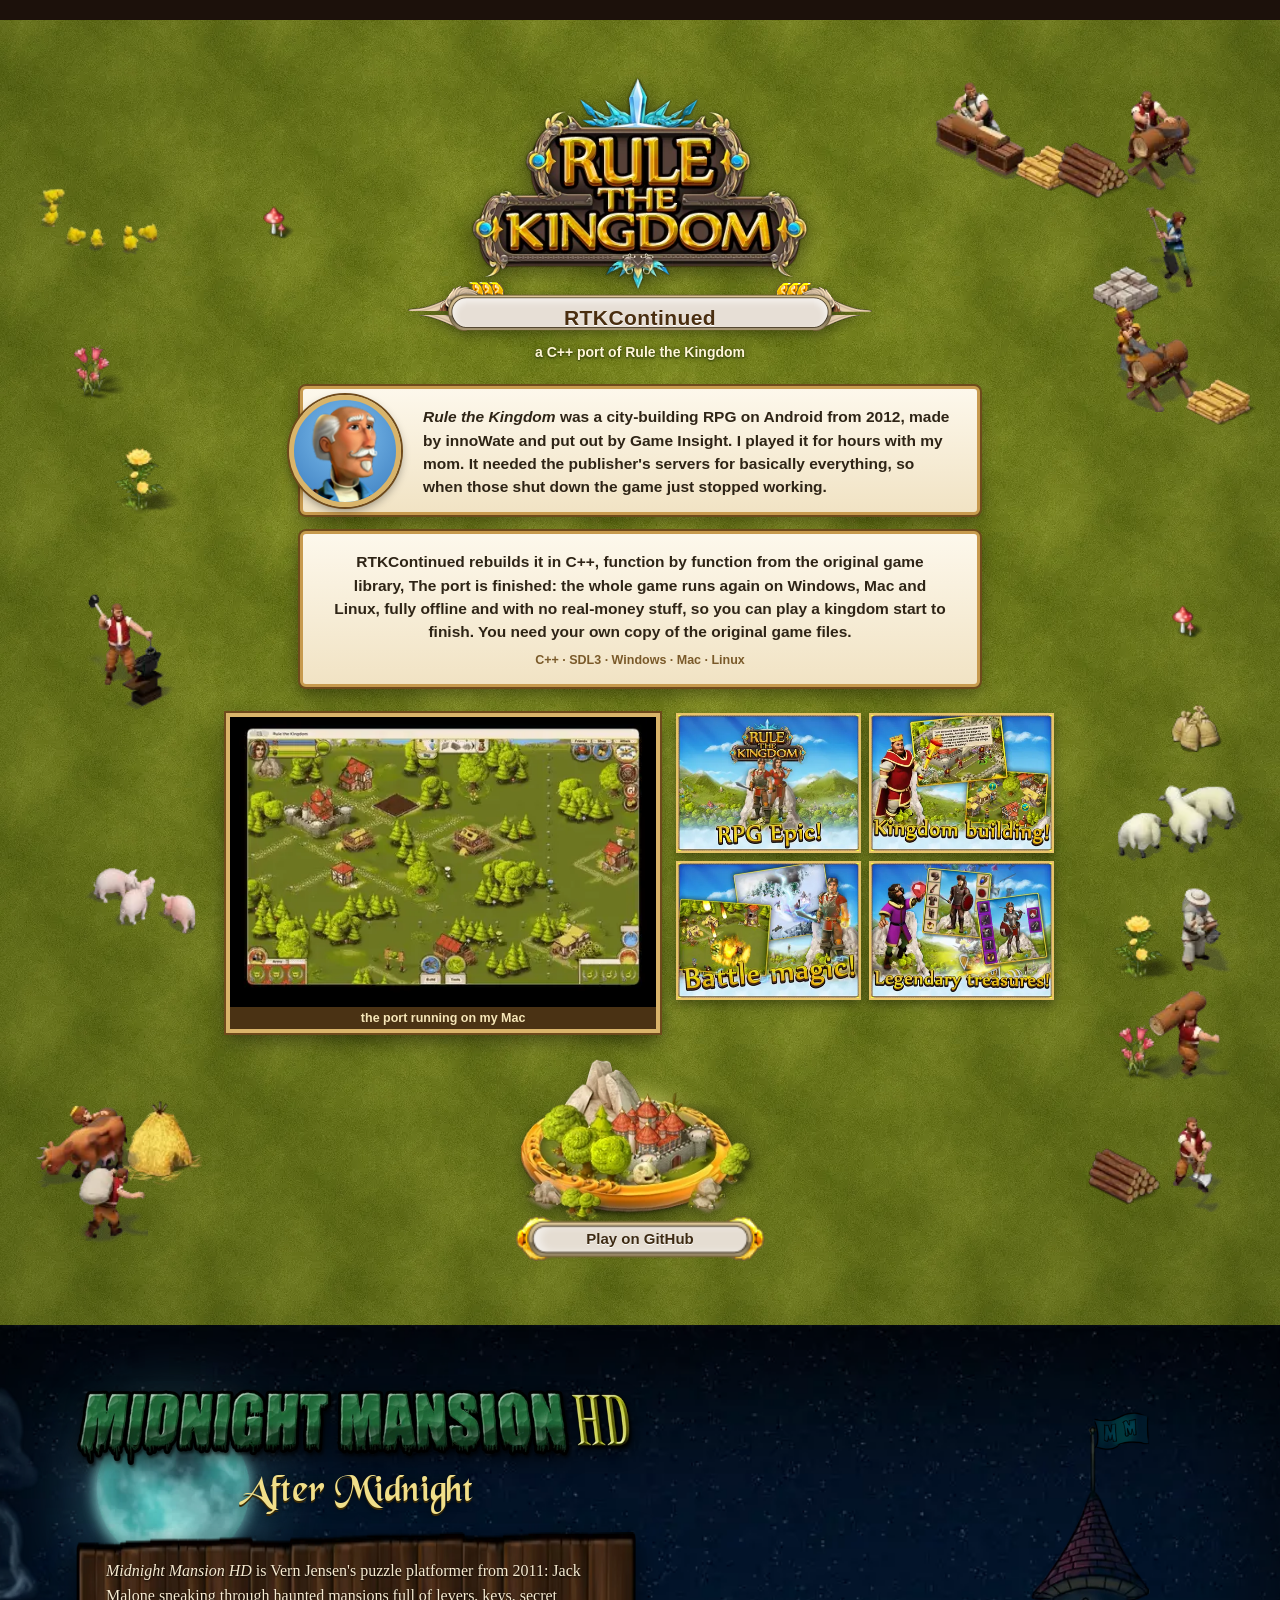
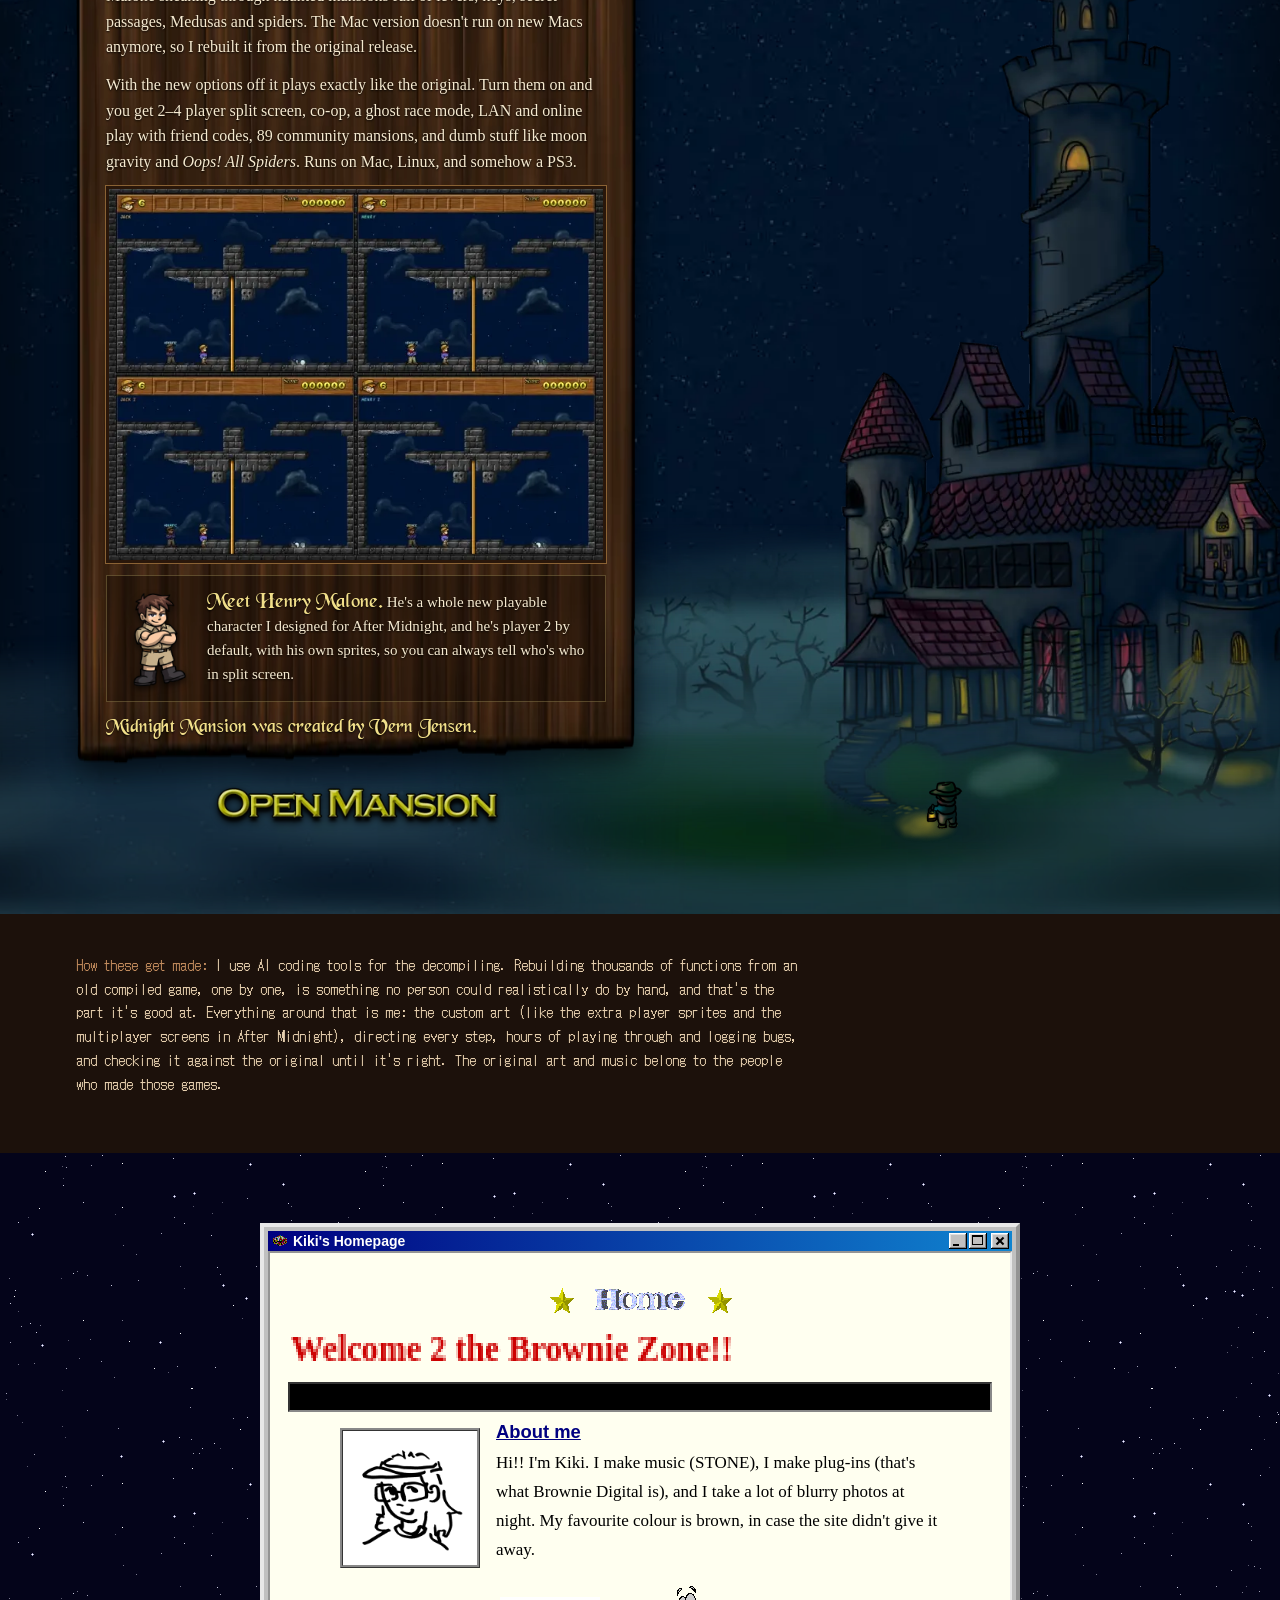
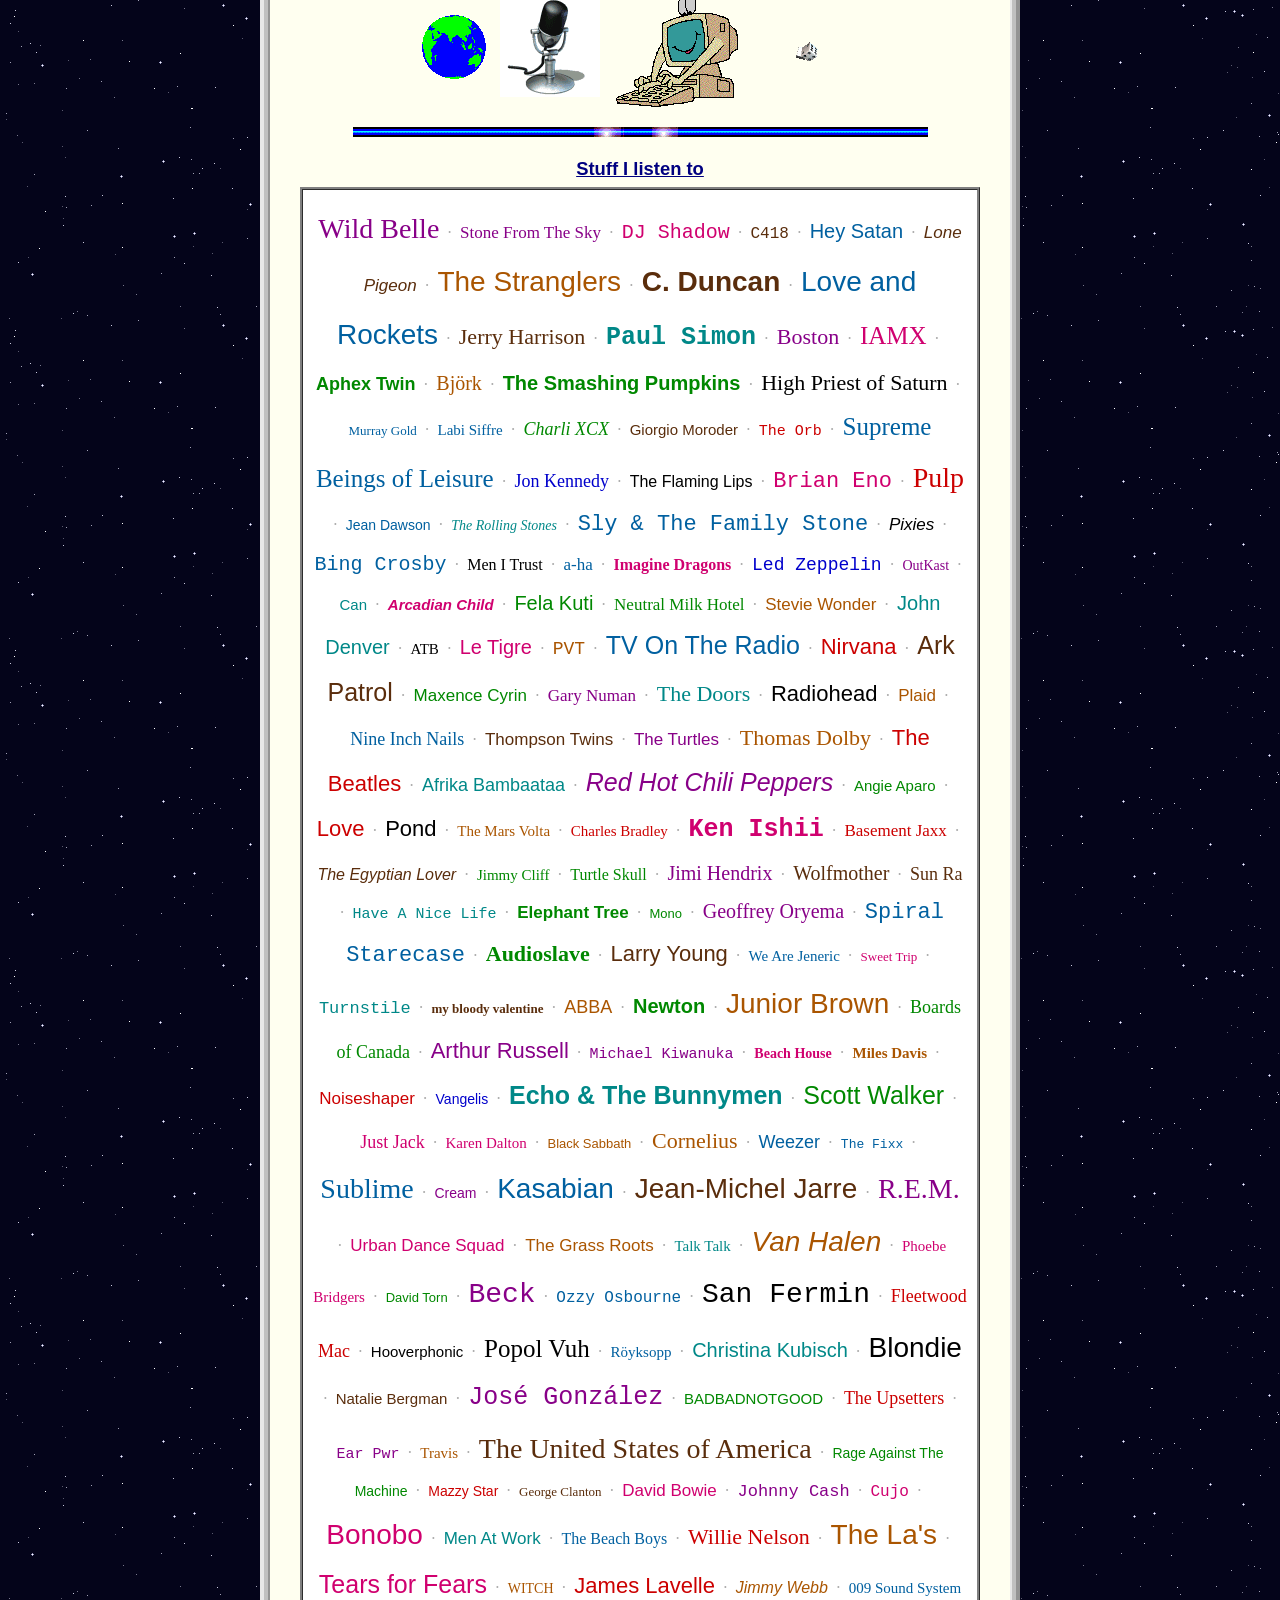
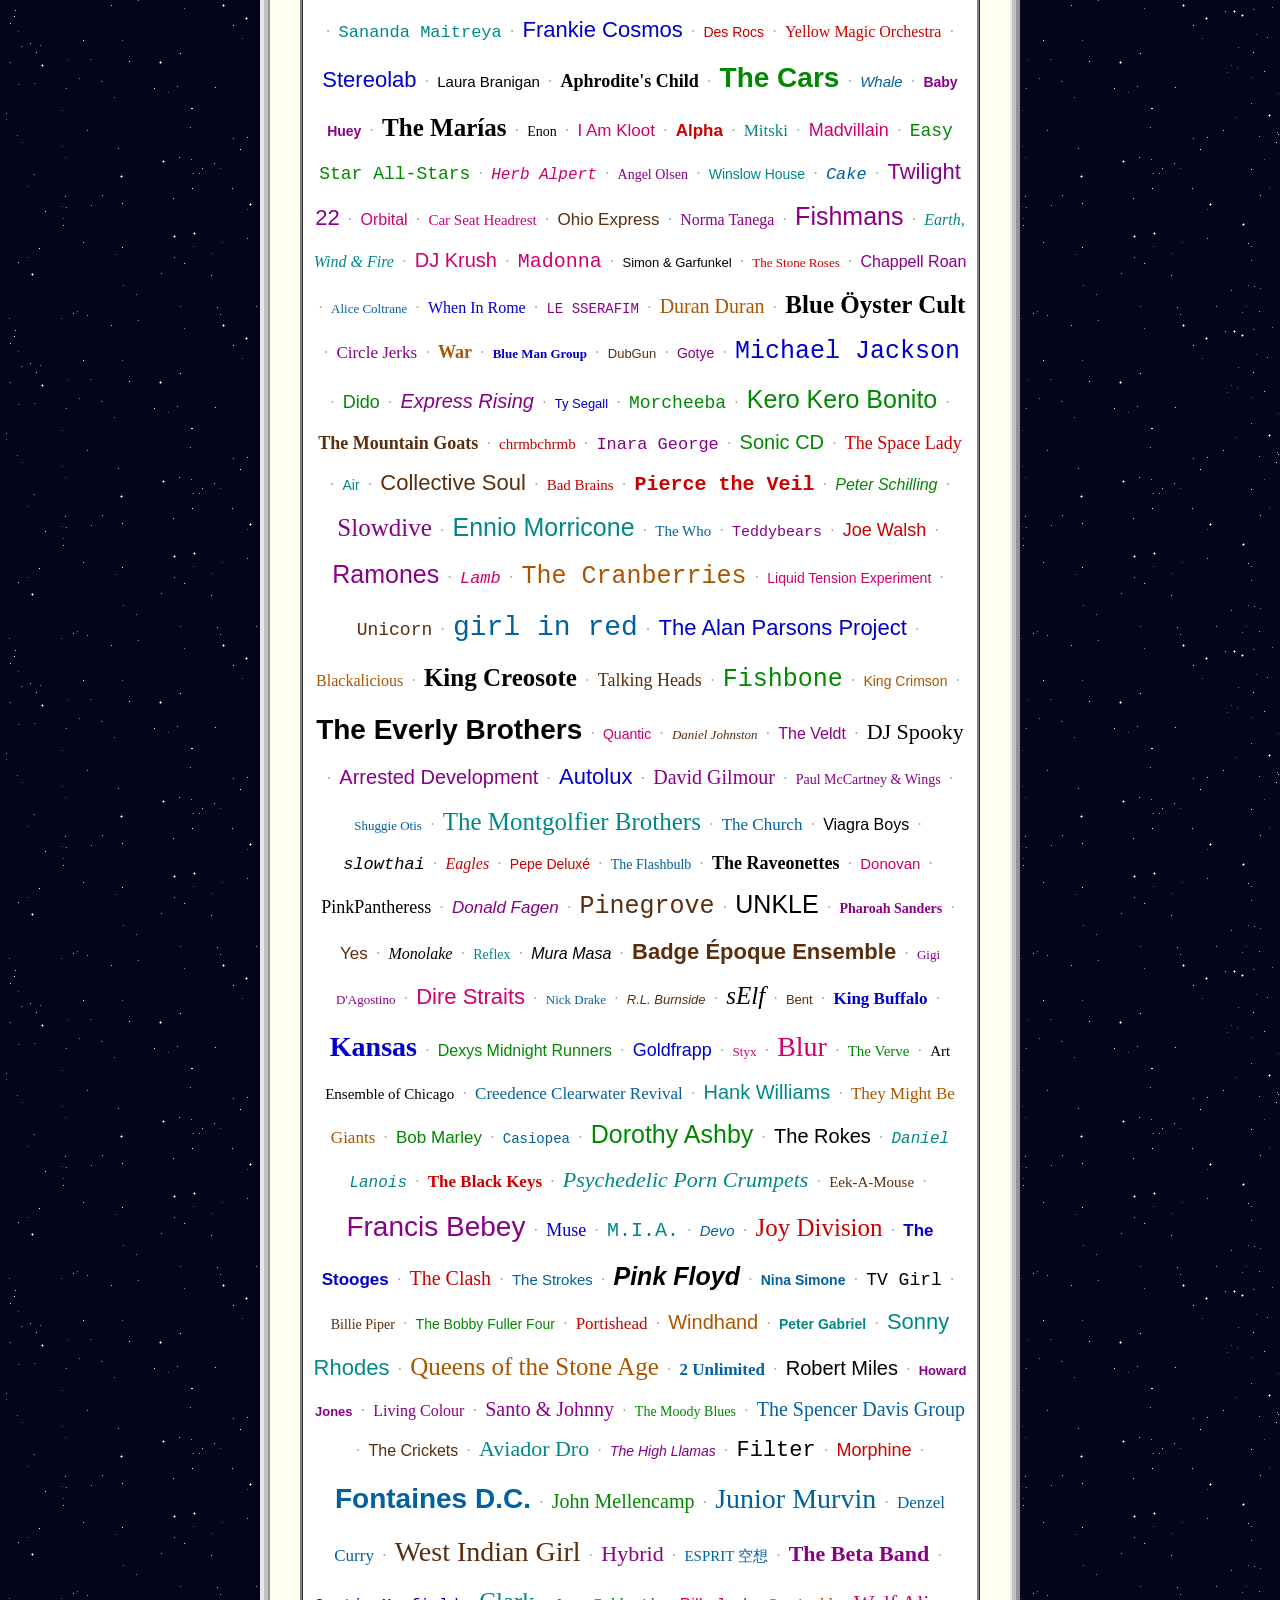
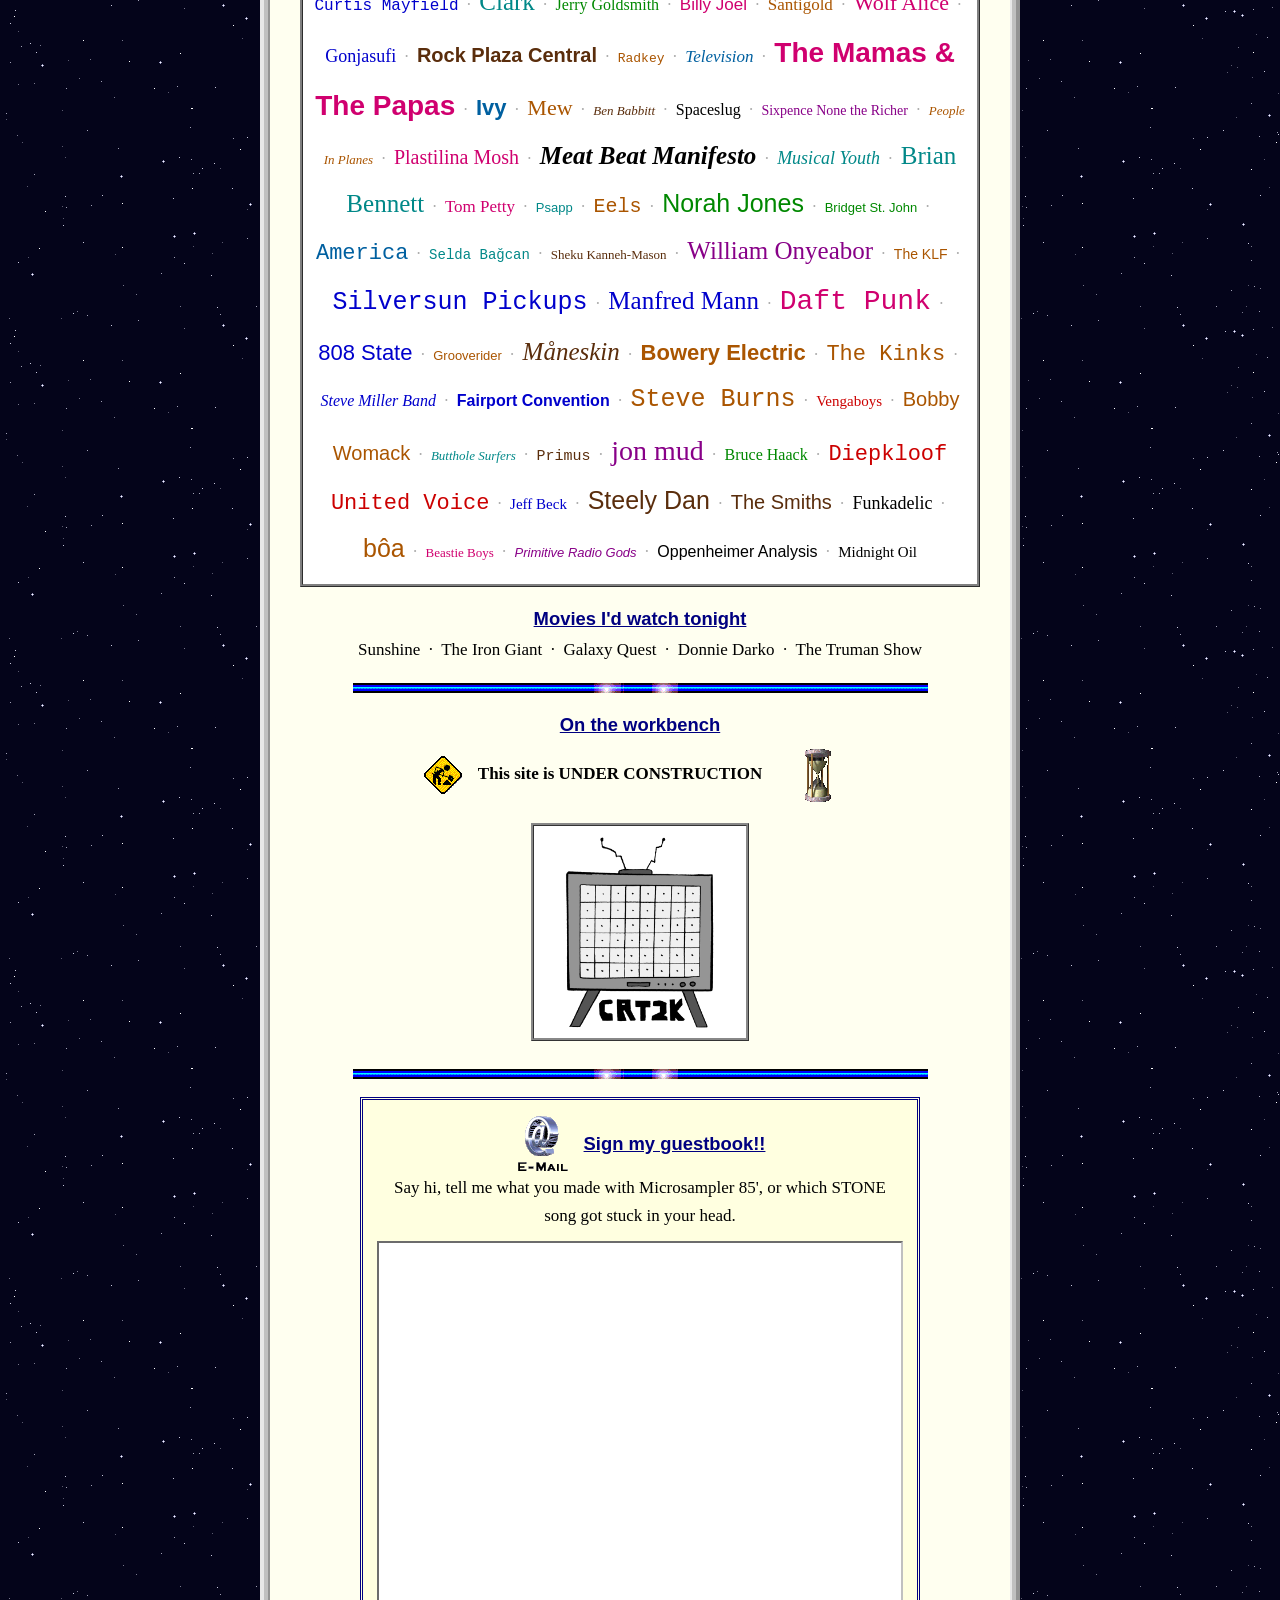
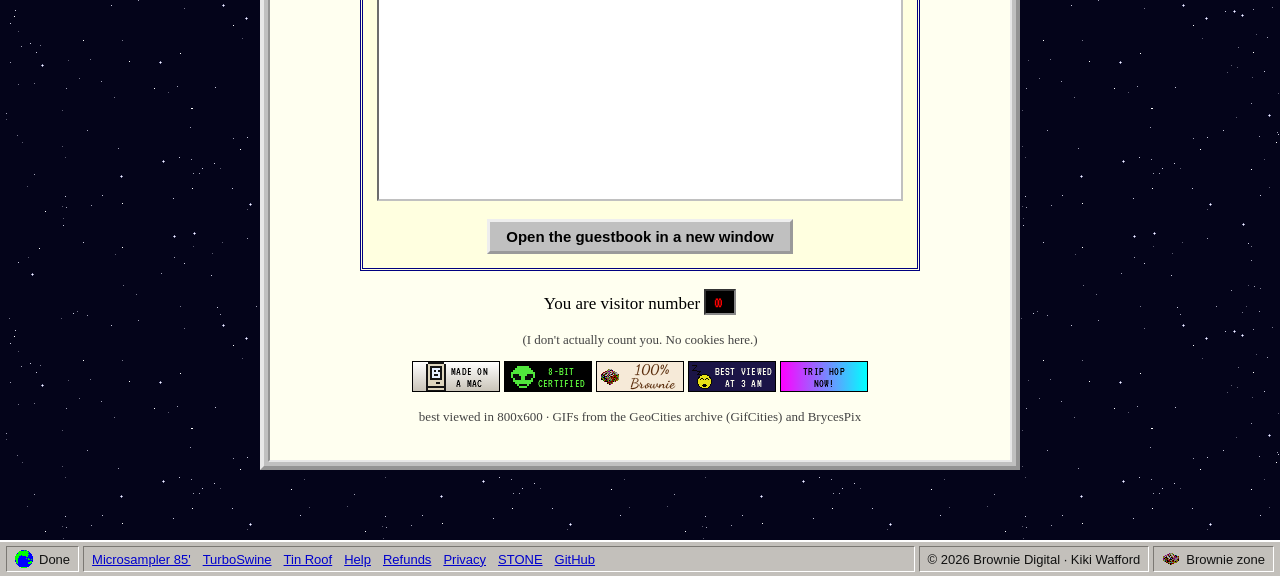
==== commit af369110: "Tin Roof page: the free pad and stutter reverb, rendered junk on a tin roof, with the logo, HOLD, ho" ====
--- a/index.html
+++ b/index.html
@@ -29,6 +29,7 @@
     <nav class="nav">
       <a href="microsampler-85/">Microsampler 85'</a>
       <a href="turboswine/">TurboSwine</a>
+      <a href="tinroof/">Tin Roof</a>
       <a href="#stone">STONE</a>
       <a href="#guestbook">Guestbook</a>
       <a href="support/">Help</a>
@@ -299,7 +300,7 @@
 <footer class="site">
   <div class="wrap">
     <span class="cell"><img src="img/gif/Globe_Spinning.gif" alt="" width="18" height="18">Done</span>
-    <span class="cell grow"><nav><a href="microsampler-85/">Microsampler 85'</a><a href="turboswine/">TurboSwine</a><a href="support/">Help</a><a href="support/#refunds">Refunds</a><a href="support/#privacy">Privacy</a><a href="https://stoneproject.bandcamp.com" target="_blank" rel="noopener">STONE</a><a href="https://github.com/UncleAcid1" target="_blank" rel="noopener">GitHub</a></nav></span>
+    <span class="cell grow"><nav><a href="microsampler-85/">Microsampler 85'</a><a href="turboswine/">TurboSwine</a><a href="tinroof/">Tin Roof</a><a href="support/">Help</a><a href="support/#refunds">Refunds</a><a href="support/#privacy">Privacy</a><a href="https://stoneproject.bandcamp.com" target="_blank" rel="noopener">STONE</a><a href="https://github.com/UncleAcid1" target="_blank" rel="noopener">GitHub</a></nav></span>
     <span class="cell">© 2026 Brownie Digital · Kiki Wafford</span>
     <span class="cell zone"><img src="img/brownie-dither.png" alt="" width="18" height="18">Brownie zone</span>
   </div>
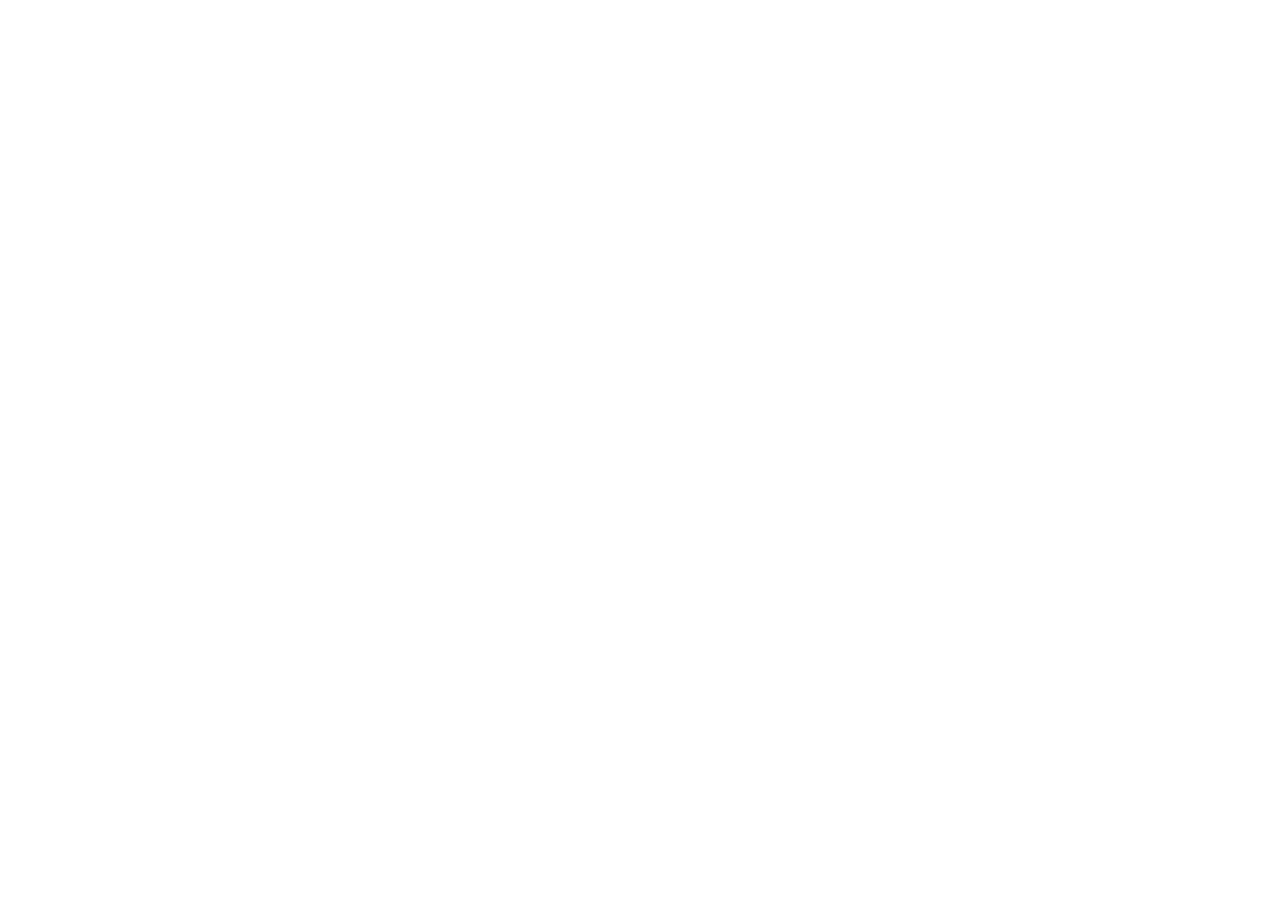
==== commit fcceb523: "Brownie Digital has moved to kikiwafford.com" ====
--- a/index.html
+++ b/index.html
@@ -3,311 +3,14 @@
 <head>
 <meta charset="utf-8">
 <meta name="viewport" content="width=device-width, initial-scale=1">
-<title>Brownie Digital</title>
-<meta name="description" content="Brownie Digital: music software from Kiki Wafford of STONE. Trip hop, electronic, songwriting. First release: Microsampler 85', an 8-bit vintage sampler for Mac and Windows.">
-<meta name="google-site-verification" content="PsMqUVvHzWujfpNAUD0pYAKiO_R1Szzu7Gm10JM8P0w" />
-<link rel="icon" href="favicon.ico" sizes="48x48">
-<link rel="icon" type="image/png" sizes="96x96" href="img/icon-96.png">
-<link rel="icon" type="image/png" sizes="192x192" href="img/icon-192.png">
-<link rel="apple-touch-icon" href="img/apple-touch-icon.png">
-<link rel="preconnect" href="https://fonts.googleapis.com">
-<link rel="preconnect" href="https://fonts.gstatic.com" crossorigin>
-<link href="https://fonts.googleapis.com/css2?family=Dancing+Script:wght@700&family=DotGothic16&family=Hind:wght@400;600&family=Press+Start+2P&family=Silkscreen:wght@400;700&family=VT323&display=swap" rel="stylesheet">
-<link rel="stylesheet" href="style.css?v=27">
-<meta property="og:title" content="Brownie Digital">
-<meta property="og:description" content="Home-baked instruments, crunchy round the edges. First release: Microsampler 85', an 8-bit vintage sampler for Mac and Windows.">
-<meta property="og:image" content="https://uncleacid1.github.io/img/window-black-grille.jpg">
-<meta property="og:site_name" content="Brownie Digital">
-<script type="application/ld+json">
-{"@context": "https://schema.org", "@type": "WebSite", "name": "Brownie Digital", "alternateName": ["Brownie", "browniedigital"], "url": "https://uncleacid1.github.io/"}
-</script>
+<title>Brownie Digital has moved</title>
+<meta name="robots" content="noindex">
+<link rel="canonical" href="https://kikiwafford.com/">
+<meta http-equiv="refresh" content="0; url=https://kikiwafford.com/">
+<script>location.replace("https://kikiwafford.com" + location.pathname + location.search + location.hash);</script>
+<style>body{background:#111;color:#eee;font:16px/1.5 monospace;padding:40px 16px;text-align:center}a{color:#fc6}</style>
 </head>
 <body>
-<header class="topbar">
-  <div class="wrap">
-    <a class="mark" href="./"><img src="img/brownie-dither.png" alt="" width="24" height="24"><span>Brownie Digital</span></a>
-    <nav class="nav">
-      <a href="microsampler-85/">Microsampler 85'</a>
-      <a href="turboswine/">TurboSwine</a>
-      <a href="tinroof/">Tin Roof</a>
-      <a href="#stone">STONE</a>
-      <a href="#guestbook">Guestbook</a>
-      <a href="support/">Help</a>
-    </nav>
-    <span class="clock" id="clock"></span>
-  </div>
-</header>
-
-<main>
-  <!-- 1 · brown -->
-  <section class="home">
-    <img class="float-gif hide-m" src="img/gif/cd-2.gif" alt="" style="right: 6%; top: 40px; height: 48px">
-    <div class="wrap home-grid">
-      <div>
-        <h1 class="wordmark" data-lofi="0.32" data-sy="1.35" data-tear><span class="ln">brownie</span><span class="ln">digital</span></h1>
-        <p class="lede">trip hop · electronic · songwriting —<br>home-baked instruments, crunchy round the edges</p>
-        <p class="small">I'm Kiki. I make music as STONE, and <span class="fx-mark">I build the instruments I can't find anywhere else</span>. Brownie Digital is where they live. <span class="fx-pop">Brown</span> is my favourite colour.</p>
-        <div class="btns">
-          <a class="btn cream" href="microsampler-85/">Microsampler 85' →</a>
-          <a class="btn line" href="#stone">Listen to STONE</a>
-        </div>
-      </div>
-      <figure class="brownie-shot" style="transform: none">
-        <img src="img/brownie-dither.png" alt="A pixel-art brownie, seen from above at an angle" width="220" height="220" style="width: min(440px, 100%); margin: 0 auto; image-rendering: pixelated; box-shadow: none; border-radius: 0">
-      </figure>
-    </div>
-  </section>
-
-  <!-- 2 · release 001, in the instrument's own plastic -->
-  <section class="plastic" id="microsampler">
-    <div class="plastic-inner">
-      <div class="panel">
-        <span class="screw tl"></span><span class="screw tr"></span><span class="screw bl"></span><span class="screw br"></span>
-        <div class="label-blue">release 001</div>
-        <img class="ms-logo" src="img/logo-ms85.png" alt="Microsampler 85'" width="619" height="177">
-        <p>An 8-bit sampler rebuilt from a 1985 home keyboard. Sample anything and it comes back <span class="fx-wave">crunchy, wobbly and alive</span>. <span class="fx-mark">Then bend the circuit.</span></p>
-        <div class="grille"><span></span><span></span><span></span><span></span></div>
-        <p class="pix" style="font-size: 22px; color: #3fb2e6; margin-bottom: 18px">instrument · fx · app &nbsp;|&nbsp; $10</p>
-        <a class="key-btn" href="microsampler-85/"><i></i>take a look</a>
-      </div>
-      <div class="shot"><img src="img/window-black-bends.jpg?v=3" alt="Microsampler 85' with the black skin" width="2319" height="710" loading="lazy"></div>
-    </div>
-  </section>
-
-  <!-- 3 · Frutiger Aero -->
-  <section class="aero" id="about">
-    <div class="bg" aria-hidden="true"></div>
-    <div class="aero-bubbles" id="aero-bubbles" aria-hidden="true"></div>
-    <svg class="swoosh" style="top: 18%" viewBox="0 0 1440 200" preserveAspectRatio="none" aria-hidden="true"><path d="M0 140 C 360 20, 720 200, 1440 40" stroke="#fff" stroke-opacity=".55" stroke-width="3" fill="none"/><path d="M0 160 C 380 50, 760 220, 1440 70" stroke="#bff6ff" stroke-opacity=".5" stroke-width="10" fill="none"/></svg>
-    <div class="wrap">
-      <h2 class="chunky" data-lofi="0.36" data-sx="1.25"><span class="ln" style="color: #fff">clean air.</span><span class="ln" style="color: #eaffc4">dirty samples.</span></h2>
-      <p class="intro">Brownie Digital is one person. No subscriptions, no accounts, no tracking. You pay once and the instrument is yours, on your computer, working whether you're online or not.</p>
-      <div class="glass-row">
-        <div class="glass"><div class="orb">$</div><h3>Pay once, keep it</h3><p>One price, one licence key, three of your computers. No yearly fee, ever.</p></div>
-        <div class="glass"><div class="orb green">↯</div><h3>Works offline</h3><p>Unlock it once. After that it only checks in now and then when you happen to be online.</p></div>
-        <div class="glass"><div class="orb teal">♪</div><h3>Made by a musician</h3><p>Every instrument starts as something I needed for a STONE track.</p></div>
-      </div>
-      <div class="gif-row"><img class="gif" src="img/gif/earth-a.gif" alt="" loading="lazy"><img class="gif" src="img/gif/globe-holo.gif" alt="" loading="lazy"><img class="gif" src="img/gif/earth-b.gif" alt="" loading="lazy"><img class="gif" src="img/gif/palm.gif" alt="" loading="lazy"><img class="gif" src="img/gif/Globe_Spinning.gif" alt="" loading="lazy"></div>
-      <div class="aero-photos">
-        <figure><img src="img/k/foam.webp" srcset="img/k/foam-m.webp 800w, img/k/foam.webp 1600w" sizes="(max-width: 820px) 50vw, 640px" alt="Sea foam at dusk" width="1600" height="1200" loading="lazy"></figure>
-        <figure><img src="img/k/rainbow.webp" srcset="img/k/rainbow-m.webp 600w, img/k/rainbow.webp 1200w" sizes="(max-width: 820px) 50vw, 440px" alt="A faint rainbow over the sea from a boardwalk" width="1200" height="1600" loading="lazy"></figure>
-      </div>
-    </div>
-  </section>
-
-  <!-- 4 · STONE, flash photos at night -->
-  <section class="night" id="stone">
-    <div class="lights-bg" aria-hidden="true"><video muted loop playsinline preload="none" poster="vid/lights.jpg" data-src="vid/lights.mp4"></video></div>
-    <div class="wrap">
-      <div class="top">
-        <div>
-          <div class="kick" data-today>'26 10 26</div>
-          <div class="stone-mark">
-            <img class="stone-logo" src="img/k/stone-logo.png?v=2" alt="STONE" width="900" height="482">
-            <span class="spk" aria-hidden="true">
-              <img src="img/gif/sparkle-2.gif" alt="" style="left: 3%; top: 14%; --s: 44px; --d: 0s">
-              <img src="img/gif/sparkle-3.gif" alt="" style="left: 34%; top: -4%; --s: 32px; --d: .7s">
-              <img src="img/gif/sparkle-2.gif" alt="" style="left: 58%; top: 8%; --s: 26px; --d: 1.9s">
-              <img src="img/gif/sparkle-3.gif" alt="" style="left: 99%; top: 22%; --s: 40px; --d: 1.2s">
-              <img src="img/gif/sparkle-2.gif" alt="" style="left: 93%; top: 86%; --s: 36px; --d: .3s">
-              <img src="img/gif/sparkle-3.gif" alt="" style="left: 52%; top: 102%; --s: 30px; --d: 2.4s">
-              <img src="img/gif/sparkle-2.gif" alt="" style="left: 8%; top: 92%; --s: 38px; --d: 1.5s">
-              <img src="img/gif/sparkle-3.gif" alt="" style="left: -3%; top: 50%; --s: 24px; --d: 2.8s">
-            </span>
-          </div>
-        </div>
-        <div>
-          <p>STONE is my music: <span class="fx-wave">trip hop, drum &amp; bass, IDM and alt-rock</span> pulled into one sound. Four releases so far, from <i>Promises Like Ghosts</i> to <i>Pebbles</i>, on Bandcamp and everywhere you stream.</p>
-          <div class="player" id="bc">
-            <button type="button" data-album="1607719340"><span class="tri">▶</span><span><b>Play STONE here</b><small>loads Bandcamp's player · or <a href="https://stoneproject.bandcamp.com" target="_blank" rel="noopener">open stoneproject.bandcamp.com</a></small></span></button>
-          </div>
-          <div class="kiki-photo">
-            <img src="img/k/kiki-crop.webp" alt="Kiki at night, lit by a camera flash" width="480" height="644" loading="lazy">
-            <p>That's me. Most of the photos here were taken on the same little camera, mostly at night, mostly with the flash on.</p>
-          </div>
-        </div>
-      </div>
-      <div class="prints">
-        <figure class="print p1"><img src="img/k/underpass.webp?v=2" srcset="img/k/underpass-m.webp?v=2 600w, img/k/underpass.webp?v=2 1200w" sizes="(max-width: 760px) 100vw, 480px" alt="A path under a bridge at night, lit by flash" loading="lazy"></figure>
-        <figure class="print p2"><img src="img/k/candles.webp" srcset="img/k/candles-m.webp 800w, img/k/candles.webp 1600w" sizes="(max-width: 760px) 50vw, 380px" alt="Two candles and a guitar in the dark" loading="lazy"></figure>
-        <figure class="print p3"><img src="img/k/window-blue.webp" srcset="img/k/window-blue-m.webp 800w, img/k/window-blue.webp 1600w" sizes="(max-width: 760px) 50vw, 290px" alt="Coloured lights through a window at night" loading="lazy"></figure>
-        <figure class="print p4"><img src="img/k/fountain.webp" srcset="img/k/fountain-m.webp 800w, img/k/fountain.webp 1600w" sizes="(max-width: 760px) 50vw, 380px" alt="A lit fountain on a lake at night" loading="lazy"></figure>
-        <figure class="print p5"><img src="img/k/red-blur.webp" srcset="img/k/red-blur-m.webp 600w, img/k/red-blur.webp 1200w" sizes="(max-width: 760px) 50vw, 290px" alt="A blurred red light" loading="lazy"></figure>
-        <figure class="print p6"><img src="img/k/church.webp" srcset="img/k/church-m.webp 600w, img/k/church.webp 1200w" sizes="(max-width: 760px) 50vw, 290px" alt="A brick church tower at night in the snow" loading="lazy"></figure>
-        <figure class="print p7"><img src="img/k/snowfield.webp" srcset="img/k/snowfield-m.webp 800w, img/k/snowfield.webp 1600w" sizes="(max-width: 760px) 50vw, 480px" alt="A snowy field at night under flash" loading="lazy"></figure>
-        <figure class="print p8"><img src="img/k/icicles.webp" srcset="img/k/icicles-m.webp 800w, img/k/icicles.webp 1600w" sizes="(max-width: 760px) 100vw, 380px" alt="Icicle lights along a roof, blurred" loading="lazy"></figure>
-      </div>
-
-      <h3 class="kick">canvases</h3>
-      <div class="canvases" style="margin-top: 0">
-        <figure><video muted loop playsinline preload="none" poster="vid/canvas-words.jpg" data-src="vid/canvas-words.mp4"></video><figcaption>Words</figcaption></figure>
-        <figure><video muted loop playsinline preload="none" poster="vid/canvas-ask-for-a-kiss.jpg" data-src="vid/canvas-ask-for-a-kiss.mp4"></video><figcaption>Ask For A Kiss</figcaption></figure>
-        <figure><video muted loop playsinline preload="none" poster="vid/canvas-lost.jpg" data-src="vid/canvas-lost.mp4"></video><figcaption>Lost</figcaption></figure>
-        <figure><video muted loop playsinline preload="none" poster="vid/canvas-i-dont-want-to-be-an-adult.jpg" data-src="vid/canvas-i-dont-want-to-be-an-adult.mp4"></video><figcaption>I seriously don't want to be an adult</figcaption></figure>
-      </div>
-
-      <div class="albums">
-        <a href="https://stoneproject.bandcamp.com/album/pebbles" target="_blank" rel="noopener"><img src="img/c/stone-pebbles.webp" alt="" width="520" height="520" loading="lazy"><b>Pebbles</b>2026</a>
-        <a href="https://stoneproject.bandcamp.com/album/stone" target="_blank" rel="noopener"><img src="img/c/stone-stone.webp" alt="" width="520" height="520" loading="lazy"><b>STONE</b>2026</a>
-        <a href="https://stoneproject.bandcamp.com/album/idaho" target="_blank" rel="noopener"><img src="img/c/stone-idaho.webp" alt="" width="520" height="520" loading="lazy"><b>Idaho</b>2025</a>
-        <a href="https://stoneproject.bandcamp.com/album/promises-like-ghosts" target="_blank" rel="noopener"><img src="img/c/stone-promises.webp" alt="" width="520" height="520" loading="lazy"><b>Promises Like Ghosts</b>2025</a>
-      </div>
-    </div>
-  </section>
-
-  <!-- 5 · level 0: the hallway -->
-  <section class="liminal" aria-label="An empty hallway">
-    <div class="screen">
-      <img class="poster" src="vid/hallway.jpg" alt="" aria-hidden="true">
-      <video muted loop playsinline preload="none" poster="vid/hallway.jpg" data-src="vid/hallway.mp4?v=2" aria-hidden="true"></video>
-      <span class="osd tl">PLAY ▶</span><span class="osd br" data-today></span>
-      <div class="msg">
-        <h2 data-lofi="0.38" data-sy="1.3"><span class="ln">every empty room</span><span class="ln">has a hum.</span></h2>
-        <p>Record it. Microsampler 85' turns it into an instrument, <span class="fx-pop">8 bits at a time</span>.</p>
-      </div>
-    </div>
-    <div class="strip">
-      <img src="img/k/hall-1-m.webp" alt="A long carpeted hotel hallway with an exit sign" loading="lazy" width="800" height="600">
-      <img src="img/k/playground.webp" srcset="img/k/playground-m.webp 800w, img/k/playground.webp 1600w" sizes="(max-width: 760px) 50vw, 25vw" alt="An empty playground on a grey day" loading="lazy" width="1600" height="1200">
-      <img src="img/k/trees-m.webp" alt="Two trees against a grey sky" loading="lazy" width="800" height="600">
-      <img src="img/k/road-m.webp" alt="An empty road at night beside a field" loading="lazy" width="800" height="600">
-    </div>
-  </section>
-
-  <!-- side quests: the GitHub stuff, each one dressed in its own game's art -->
-  <section class="sidequests" id="github">
-    <div class="wrap">
-      <h2 class="sq-head">side quests</h2>
-      <p class="sq-intro">When I'm not making music or plug-ins I'm usually trying to get some old game I loved running again. These two are free and open source, up on my <a href="https://github.com/UncleAcid1" target="_blank" rel="noopener">GitHub</a>.</p>
-    </div>
-
-    <!-- Rule the Kingdom: the city, the logo, the advisor's dialog box -->
-    <div class="rtk">
-      <div class="wrap">
-        <img class="rtk-logo" src="img/gh/rtk/logo.webp" alt="Rule the Kingdom" width="419" height="267" loading="lazy">
-        <!-- the nameplate from the game's task window, hung under the logo -->
-        <h3 class="rtk-plaque">RTKContinued</h3>
-        <p class="rtk-sub">a C++ port of Rule the Kingdom</p>
-
-        <div class="rtk-dlg has-face">
-          <img class="rtk-face" src="img/gh/rtk/mentor-face.webp" alt="" width="200" height="200" loading="lazy">
-          <p><i>Rule the Kingdom</i> was a city-building RPG on Android from 2012, made by innoWate and put out by Game Insight. I played it for hours with my mom. It needed the publisher's servers for basically everything, so when those shut down the game just stopped working.</p>
-        </div>
-        <div class="rtk-dlg">
-          <p>RTKContinued rebuilds it in C++, function by function from the original game library, The port is finished: the whole game runs again on Windows, Mac and Linux, fully offline and with no real-money stuff, so you can play a kingdom start to finish. You need your own copy of the original game files.</p>
-          <span class="rtk-tap">C++ · SDL3 · Windows · Mac · Linux</span>
-        </div>
-
-        <div class="rtk-row">
-          <figure class="rtk-tv"><video muted loop playsinline preload="none" poster="img/gh/rtk/port.webp" data-src="img/gh/rtk/port.mp4"></video><figcaption>the port running on my Mac</figcaption></figure>
-          <div class="rtk-promo">
-            <img src="img/gh/rtk/promo-header.webp" alt="RPG Epic!" width="360" height="270" loading="lazy">
-            <img src="img/gh/rtk/promo-kingdom_building.webp" alt="Kingdom building!" width="360" height="270" loading="lazy">
-            <img src="img/gh/rtk/promo-battle_magic.webp" alt="Battle magic!" width="360" height="270" loading="lazy">
-            <img src="img/gh/rtk/promo-legendary_treasures.webp" alt="Legendary treasures!" width="360" height="270" loading="lazy">
-          </div>
-        </div>
-        <!-- your kingdom's island button from the game's world map -->
-        <a class="rtk-map" href="https://github.com/UncleAcid1/RTKContinued" target="_blank" rel="noopener"><i aria-hidden="true"></i><span>Play on GitHub</span></a>
-      </div>
-    </div>
-
-    <!-- Midnight Mansion: built out of the game's own title screen -->
-    <div class="mm">
-      <img class="mm-moon" src="img/gh/mm/moon.webp" alt="" aria-hidden="true" loading="lazy">
-      <img class="mm-cloud c1" src="img/gh/mm/cloud1.webp" alt="" aria-hidden="true" loading="lazy">
-      <img class="mm-cloud c2" src="img/gh/mm/cloud3.webp" alt="" aria-hidden="true" loading="lazy">
-      <!-- mansion, flag and Jack at the title screen's own coordinates (1280 wide, shifted down 715px) -->
-      <div class="mm-scene" aria-hidden="true"><img class="mm-house" src="img/gh/mm/mansion.webp" alt="" loading="lazy"><span class="mm-flag"></span></div>
-      <img class="mm-fog" src="img/gh/mm/fog.webp" alt="" aria-hidden="true" loading="lazy">
-      <div class="mm-scene front" aria-hidden="true"><span class="mm-jack"></span></div>
-      <div class="wrap">
-        <div class="mm-col">
-          <img class="mm-logo" src="img/gh/mm/logo.webp" alt="Midnight Mansion HD" width="888" height="128" loading="lazy">
-          <p class="mm-sub">After Midnight</p>
-          <div class="mm-board">
-            <p><i>Midnight Mansion HD</i> is Vern Jensen's puzzle platformer from 2011: Jack Malone sneaking through haunted mansions full of levers, keys, secret passages, Medusas and spiders. The Mac version doesn't run on new Macs anymore, so I rebuilt it from the original release.</p>
-            <p>With the new options off it plays exactly like the original. Turn them on and you get 2–4 player split screen, co-op, a ghost race mode, LAN and online play with friend codes, 89 community mansions, and dumb stuff like moon gravity and <i>Oops! All Spiders</i>. Runs on Mac, Linux, and somehow a PS3.</p>
-            <img class="mm-shot" src="img/gh/mm/split4.webp" alt="Four players in split screen in the same mansion room" width="640" height="480" loading="lazy">
-            <div class="mm-new"><img class="mm-henry" src="img/gh/mm/henry.webp" alt="Henry Malone, arms crossed" width="91" height="129" loading="lazy"><p><b>Meet Henry Malone.</b> He's a whole new playable character I designed for After Midnight, and he's player 2 by default, with his own sprites, so you can always tell who's who in split screen.</p></div>
-            <p class="mm-credit">Midnight Mansion was created by Vern Jensen.</p>
-          </div>
-          <a class="mm-open" href="https://github.com/UncleAcid1/after-midnight" target="_blank" rel="noopener" aria-label="Open After Midnight on GitHub"><img src="img/gh/mm/btn-open.webp" alt="" width="360" height="60"><img class="hi" src="img/gh/mm/btn-open-hi.webp" alt="" width="360" height="60"></a>
-        </div>
-      </div>
-    </div>
-
-    <div class="wrap">
-      <p class="sq-note"><b>How these get made:</b> I use AI coding tools for the decompiling. Rebuilding thousands of functions from an old compiled game, one by one, is something no person could realistically do by hand, and that's the part it's good at. Everything around that is me: the custom art (like the extra player sprites and the multiplayer screens in After Midnight), directing every step, hours of playing through and logging bugs, and checking it against the original until it's right. The original art and music belong to the people who made those games.</p>
-    </div>
-  </section>
-
-  <!-- 6 · the homepage, GeoCities style -->
-  <section class="geo" id="homepage">
-    <div class="wrap">
-      <div class="page" id="kiki-win">
-        <div class="titlebar"><span class="ttl"><img src="img/brownie-dither.png" alt="" width="16" height="16"> Kiki's Homepage</span>
-          <span class="tb-btns"><button type="button" class="tb min" aria-label="Minimize" title="Minimize"></button><button type="button" class="tb max" aria-label="Maximize" title="Maximize"></button><button type="button" class="tb close" aria-label="Close" title="Close"></button></span></div>
-        <div class="inner">
-          <div class="row"><img class="gif" src="img/gif/3d-star.gif" alt="" width="30" height="30"><img class="gif" src="img/gif/3d-home.gif" alt="Home" width="100" height="29"><img class="gif" src="img/gif/3d-star.gif" alt="" width="30" height="30"></div>
-          <h2 data-lofi="0.4" data-sy="1.2"><span class="ln">Welcome 2 the Brownie Zone!!</span></h2>
-          <div class="marq"><span>*** you are now entering the workshop *** STONE out now *** Microsampler 85' only $10 *** sign my guestbook ***</span></div>
-
-          <div class="about">
-            <img src="img/k/self-portrait.png" alt="Kiki's drawing of themself in a cap and glasses" width="140" height="140" loading="lazy">
-            <div><h3 style="margin-top: 0">About me</h3><p>Hi!! I'm Kiki. I make music (STONE), I make plug-ins (that's what Brownie Digital is), and I take a lot of blurry photos at night. My favourite colour is brown, in case the site didn't give it away.</p></div>
-          </div>
-
-          <div class="row"><img class="gif" src="img/gif/Globe_Spinning.gif" alt="" width="64" height="64"><img class="gif" src="img/gif/micro.gif" alt="" width="100" height="100"><img class="gif" src="img/gif/coputype.gif" alt="" width="125" height="125"><img class="gif" src="img/gif/3d-dice.gif" alt="" width="105" height="69"></div>
-          <hr class="gif">
-
-          <h3>Stuff I listen to</h3>
-          <div class="wall"><span style="font-size:28px;color:#808;font-family:'Comic Sans MS','Comic Neue',cursive">Wild Belle</span> <b>·</b> <span style="font-size:17px;color:#808;font-family:'Comic Sans MS','Comic Neue',cursive">Stone From The Sky</span> <b>·</b> <span style="font-size:20px;color:#d0006f;font-family:'Courier New',monospace">DJ Shadow</span> <b>·</b> <span style="font-size:16px;color:#5a2d0c;font-family:'Courier New',monospace">C418</span> <b>·</b> <span style="font-size:20px;color:#0060a0;font-family:Impact,'Arial Black',sans-serif">Hey Satan</span> <b>·</b> <span style="font-size:17px;color:#5a2d0c;font-family:Verdana,sans-serif;font-style:italic">Lone Pigeon</span> <b>·</b> <span style="font-size:28px;color:#a50;font-family:Arial,sans-serif">The Stranglers</span> <b>·</b> <span style="font-size:28px;color:#5a2d0c;font-family:Impact,'Arial Black',sans-serif;font-weight:bold">C. Duncan</span> <b>·</b> <span style="font-size:28px;color:#0060a0;font-family:Arial,sans-serif">Love and Rockets</span> <b>·</b> <span style="font-size:22px;color:#5a2d0c;font-family:Georgia,serif">Jerry Harrison</span> <b>·</b> <span style="font-size:25px;color:#088;font-family:'Courier New',monospace;font-weight:bold">Paul Simon</span> <b>·</b> <span style="font-size:22px;color:#808;font-family:Georgia,serif">Boston</span> <b>·</b> <span style="font-size:25px;color:#d0006f;font-family:Georgia,serif">IAMX</span> <b>·</b> <span style="font-size:18px;color:#080;font-family:Verdana,sans-serif;font-weight:bold">Aphex Twin</span> <b>·</b> <span style="font-size:20px;color:#a50;font-family:'Times New Roman',serif">Björk</span> <b>·</b> <span style="font-size:20px;color:#080;font-family:Impact,'Arial Black',sans-serif;font-weight:bold">The Smashing Pumpkins</span> <b>·</b> <span style="font-size:22px;color:#000;font-family:'Times New Roman',serif">High Priest of Saturn</span> <b>·</b> <span style="font-size:13px;color:#0060a0;font-family:'Comic Sans MS','Comic Neue',cursive">Murray Gold</span> <b>·</b> <span style="font-size:15px;color:#0060a0;font-family:'Comic Sans MS','Comic Neue',cursive">Labi Siffre</span> <b>·</b> <span style="font-size:18px;color:#080;font-family:Georgia,serif;font-style:italic">Charli XCX</span> <b>·</b> <span style="font-size:15px;color:#5a2d0c;font-family:Impact,'Arial Black',sans-serif">Giorgio Moroder</span> <b>·</b> <span style="font-size:15px;color:#c00;font-family:'Courier New',monospace">The Orb</span> <b>·</b> <span style="font-size:25px;color:#0060a0;font-family:'Comic Sans MS','Comic Neue',cursive">Supreme Beings of Leisure</span> <b>·</b> <span style="font-size:18px;color:#00c;font-family:Georgia,serif">Jon Kennedy</span> <b>·</b> <span style="font-size:16px;color:#000;font-family:Arial,sans-serif">The Flaming Lips</span> <b>·</b> <span style="font-size:22px;color:#d0006f;font-family:'Courier New',monospace">Brian Eno</span> <b>·</b> <span style="font-size:28px;color:#c00;font-family:'Comic Sans MS','Comic Neue',cursive">Pulp</span> <b>·</b> <span style="font-size:14px;color:#0060a0;font-family:Verdana,sans-serif">Jean Dawson</span> <b>·</b> <span style="font-size:14px;color:#088;font-family:Georgia,serif;font-style:italic">The Rolling Stones</span> <b>·</b> <span style="font-size:22px;color:#0060a0;font-family:'Courier New',monospace">Sly &amp; The Family Stone</span> <b>·</b> <span style="font-size:17px;color:#000;font-family:Impact,'Arial Black',sans-serif;font-style:italic">Pixies</span> <b>·</b> <span style="font-size:20px;color:#0060a0;font-family:'Courier New',monospace">Bing Crosby</span> <b>·</b> <span style="font-size:16px;color:#000;font-family:'Times New Roman',serif">Men I Trust</span> <b>·</b> <span style="font-size:17px;color:#0060a0;font-family:'Times New Roman',serif">a-ha</span> <b>·</b> <span style="font-size:16px;color:#d0006f;font-family:Georgia,serif;font-weight:bold">Imagine Dragons</span> <b>·</b> <span style="font-size:18px;color:#00c;font-family:'Courier New',monospace">Led Zeppelin</span> <b>·</b> <span style="font-size:14px;color:#808;font-family:'Times New Roman',serif">OutKast</span> <b>·</b> <span style="font-size:15px;color:#088;font-family:Impact,'Arial Black',sans-serif">Can</span> <b>·</b> <span style="font-size:15px;color:#d0006f;font-family:Impact,'Arial Black',sans-serif;font-weight:bold;font-style:italic">Arcadian Child</span> <b>·</b> <span style="font-size:20px;color:#080;font-family:Arial,sans-serif">Fela Kuti</span> <b>·</b> <span style="font-size:17px;color:#080;font-family:'Times New Roman',serif">Neutral Milk Hotel</span> <b>·</b> <span style="font-size:17px;color:#a50;font-family:Arial,sans-serif">Stevie Wonder</span> <b>·</b> <span style="font-size:20px;color:#088;font-family:Arial,sans-serif">John Denver</span> <b>·</b> <span style="font-size:15px;color:#000;font-family:Georgia,serif">ATB</span> <b>·</b> <span style="font-size:20px;color:#d0006f;font-family:Arial,sans-serif">Le Tigre</span> <b>·</b> <span style="font-size:18px;color:#a50;font-family:'Courier New',monospace">PVT</span> <b>·</b> <span style="font-size:25px;color:#0060a0;font-family:Arial,sans-serif">TV On The Radio</span> <b>·</b> <span style="font-size:22px;color:#c00;font-family:Impact,'Arial Black',sans-serif">Nirvana</span> <b>·</b> <span style="font-size:25px;color:#5a2d0c;font-family:Impact,'Arial Black',sans-serif">Ark Patrol</span> <b>·</b> <span style="font-size:17px;color:#080;font-family:Arial,sans-serif">Maxence Cyrin</span> <b>·</b> <span style="font-size:17px;color:#808;font-family:Georgia,serif">Gary Numan</span> <b>·</b> <span style="font-size:22px;color:#088;font-family:'Times New Roman',serif">The Doors</span> <b>·</b> <span style="font-size:22px;color:#000;font-family:Impact,'Arial Black',sans-serif">Radiohead</span> <b>·</b> <span style="font-size:17px;color:#a50;font-family:Verdana,sans-serif">Plaid</span> <b>·</b> <span style="font-size:18px;color:#0060a0;font-family:Georgia,serif">Nine Inch Nails</span> <b>·</b> <span style="font-size:17px;color:#5a2d0c;font-family:Verdana,sans-serif">Thompson Twins</span> <b>·</b> <span style="font-size:17px;color:#808;font-family:Arial,sans-serif">The Turtles</span> <b>·</b> <span style="font-size:22px;color:#a50;font-family:'Comic Sans MS','Comic Neue',cursive">Thomas Dolby</span> <b>·</b> <span style="font-size:22px;color:#c00;font-family:Verdana,sans-serif">The Beatles</span> <b>·</b> <span style="font-size:18px;color:#088;font-family:Verdana,sans-serif">Afrika Bambaataa</span> <b>·</b> <span style="font-size:25px;color:#808;font-family:Impact,'Arial Black',sans-serif;font-style:italic">Red Hot Chili Peppers</span> <b>·</b> <span style="font-size:15px;color:#080;font-family:Verdana,sans-serif">Angie Aparo</span> <b>·</b> <span style="font-size:22px;color:#c00;font-family:Verdana,sans-serif">Love</span> <b>·</b> <span style="font-size:22px;color:#000;font-family:Arial,sans-serif">Pond</span> <b>·</b> <span style="font-size:15px;color:#a50;font-family:'Comic Sans MS','Comic Neue',cursive">The Mars Volta</span> <b>·</b> <span style="font-size:15px;color:#c00;font-family:'Comic Sans MS','Comic Neue',cursive">Charles Bradley</span> <b>·</b> <span style="font-size:25px;color:#d0006f;font-family:'Courier New',monospace;font-weight:bold">Ken Ishii</span> <b>·</b> <span style="font-size:17px;color:#c00;font-family:Georgia,serif">Basement Jaxx</span> <b>·</b> <span style="font-size:16px;color:#5a2d0c;font-family:Arial,sans-serif;font-style:italic">The Egyptian Lover</span> <b>·</b> <span style="font-size:15px;color:#080;font-family:Georgia,serif">Jimmy Cliff</span> <b>·</b> <span style="font-size:16px;color:#080;font-family:'Comic Sans MS','Comic Neue',cursive">Turtle Skull</span> <b>·</b> <span style="font-size:20px;color:#808;font-family:'Times New Roman',serif">Jimi Hendrix</span> <b>·</b> <span style="font-size:20px;color:#5a2d0c;font-family:'Comic Sans MS','Comic Neue',cursive">Wolfmother</span> <b>·</b> <span style="font-size:18px;color:#5a2d0c;font-family:'Comic Sans MS','Comic Neue',cursive">Sun Ra</span> <b>·</b> <span style="font-size:15px;color:#088;font-family:'Courier New',monospace">Have A Nice Life</span> <b>·</b> <span style="font-size:17px;color:#080;font-family:Arial,sans-serif;font-weight:bold">Elephant Tree</span> <b>·</b> <span style="font-size:13px;color:#080;font-family:Verdana,sans-serif">Mono</span> <b>·</b> <span style="font-size:20px;color:#808;font-family:'Comic Sans MS','Comic Neue',cursive">Geoffrey Oryema</span> <b>·</b> <span style="font-size:22px;color:#0060a0;font-family:'Courier New',monospace">Spiral Starecase</span> <b>·</b> <span style="font-size:22px;color:#080;font-family:Georgia,serif;font-weight:bold">Audioslave</span> <b>·</b> <span style="font-size:22px;color:#5a2d0c;font-family:Verdana,sans-serif">Larry Young</span> <b>·</b> <span style="font-size:15px;color:#0060a0;font-family:'Times New Roman',serif">We Are Jeneric</span> <b>·</b> <span style="font-size:13px;color:#d0006f;font-family:Georgia,serif">Sweet Trip</span> <b>·</b> <span style="font-size:17px;color:#088;font-family:'Courier New',monospace">Turnstile</span> <b>·</b> <span style="font-size:13px;color:#5a2d0c;font-family:'Comic Sans MS','Comic Neue',cursive;font-weight:bold">my bloody valentine</span> <b>·</b> <span style="font-size:18px;color:#a50;font-family:Impact,'Arial Black',sans-serif">ABBA</span> <b>·</b> <span style="font-size:20px;color:#080;font-family:Impact,'Arial Black',sans-serif;font-weight:bold">Newton</span> <b>·</b> <span style="font-size:28px;color:#a50;font-family:Arial,sans-serif">Junior Brown</span> <b>·</b> <span style="font-size:18px;color:#080;font-family:'Comic Sans MS','Comic Neue',cursive">Boards of Canada</span> <b>·</b> <span style="font-size:22px;color:#808;font-family:Impact,'Arial Black',sans-serif">Arthur Russell</span> <b>·</b> <span style="font-size:15px;color:#808;font-family:'Courier New',monospace">Michael Kiwanuka</span> <b>·</b> <span style="font-size:14px;color:#d0006f;font-family:'Times New Roman',serif;font-weight:bold">Beach House</span> <b>·</b> <span style="font-size:15px;color:#a50;font-family:'Times New Roman',serif;font-weight:bold">Miles Davis</span> <b>·</b> <span style="font-size:17px;color:#c00;font-family:Impact,'Arial Black',sans-serif">Noiseshaper</span> <b>·</b> <span style="font-size:14px;color:#00c;font-family:Arial,sans-serif">Vangelis</span> <b>·</b> <span style="font-size:25px;color:#088;font-family:Impact,'Arial Black',sans-serif;font-weight:bold">Echo &amp; The Bunnymen</span> <b>·</b> <span style="font-size:25px;color:#080;font-family:Verdana,sans-serif">Scott Walker</span> <b>·</b> <span style="font-size:18px;color:#d0006f;font-family:'Comic Sans MS','Comic Neue',cursive">Just Jack</span> <b>·</b> <span style="font-size:15px;color:#d0006f;font-family:'Times New Roman',serif">Karen Dalton</span> <b>·</b> <span style="font-size:13px;color:#a50;font-family:Impact,'Arial Black',sans-serif">Black Sabbath</span> <b>·</b> <span style="font-size:22px;color:#a50;font-family:Georgia,serif">Cornelius</span> <b>·</b> <span style="font-size:18px;color:#0060a0;font-family:Verdana,sans-serif">Weezer</span> <b>·</b> <span style="font-size:13px;color:#0060a0;font-family:'Courier New',monospace">The Fixx</span> <b>·</b> <span style="font-size:28px;color:#0060a0;font-family:Georgia,serif">Sublime</span> <b>·</b> <span style="font-size:14px;color:#808;font-family:Arial,sans-serif">Cream</span> <b>·</b> <span style="font-size:28px;color:#0060a0;font-family:Verdana,sans-serif">Kasabian</span> <b>·</b> <span style="font-size:28px;color:#5a2d0c;font-family:Arial,sans-serif">Jean-Michel Jarre</span> <b>·</b> <span style="font-size:28px;color:#808;font-family:'Comic Sans MS','Comic Neue',cursive">R.E.M.</span> <b>·</b> <span style="font-size:17px;color:#d0006f;font-family:Arial,sans-serif">Urban Dance Squad</span> <b>·</b> <span style="font-size:17px;color:#a50;font-family:Arial,sans-serif">The Grass Roots</span> <b>·</b> <span style="font-size:15px;color:#088;font-family:Georgia,serif">Talk Talk</span> <b>·</b> <span style="font-size:28px;color:#a50;font-family:Arial,sans-serif;font-style:italic">Van Halen</span> <b>·</b> <span style="font-size:15px;color:#d0006f;font-family:'Comic Sans MS','Comic Neue',cursive">Phoebe Bridgers</span> <b>·</b> <span style="font-size:13px;color:#080;font-family:Arial,sans-serif">David Torn</span> <b>·</b> <span style="font-size:28px;color:#808;font-family:'Courier New',monospace">Beck</span> <b>·</b> <span style="font-size:16px;color:#0060a0;font-family:'Courier New',monospace">Ozzy Osbourne</span> <b>·</b> <span style="font-size:28px;color:#000;font-family:'Courier New',monospace">San Fermin</span> <b>·</b> <span style="font-size:18px;color:#c00;font-family:'Times New Roman',serif">Fleetwood Mac</span> <b>·</b> <span style="font-size:15px;color:#000;font-family:Impact,'Arial Black',sans-serif">Hooverphonic</span> <b>·</b> <span style="font-size:25px;color:#000;font-family:'Comic Sans MS','Comic Neue',cursive">Popol Vuh</span> <b>·</b> <span style="font-size:15px;color:#0060a0;font-family:Georgia,serif">Röyksopp</span> <b>·</b> <span style="font-size:20px;color:#088;font-family:Arial,sans-serif">Christina Kubisch</span> <b>·</b> <span style="font-size:28px;color:#000;font-family:Verdana,sans-serif">Blondie</span> <b>·</b> <span style="font-size:15px;color:#5a2d0c;font-family:Verdana,sans-serif">Natalie Bergman</span> <b>·</b> <span style="font-size:25px;color:#808;font-family:'Courier New',monospace">José González</span> <b>·</b> <span style="font-size:15px;color:#080;font-family:Verdana,sans-serif">BADBADNOTGOOD</span> <b>·</b> <span style="font-size:18px;color:#c00;font-family:'Times New Roman',serif">The Upsetters</span> <b>·</b> <span style="font-size:15px;color:#808;font-family:'Courier New',monospace">Ear Pwr</span> <b>·</b> <span style="font-size:15px;color:#a50;font-family:'Times New Roman',serif">Travis</span> <b>·</b> <span style="font-size:28px;color:#5a2d0c;font-family:'Comic Sans MS','Comic Neue',cursive">The United States of America</span> <b>·</b> <span style="font-size:14px;color:#080;font-family:Impact,'Arial Black',sans-serif">Rage Against The Machine</span> <b>·</b> <span style="font-size:14px;color:#c00;font-family:Verdana,sans-serif">Mazzy Star</span> <b>·</b> <span style="font-size:13px;color:#5a2d0c;font-family:'Comic Sans MS','Comic Neue',cursive">George Clanton</span> <b>·</b> <span style="font-size:17px;color:#d0006f;font-family:Arial,sans-serif">David Bowie</span> <b>·</b> <span style="font-size:17px;color:#808;font-family:'Courier New',monospace">Johnny Cash</span> <b>·</b> <span style="font-size:16px;color:#d0006f;font-family:'Courier New',monospace">Cujo</span> <b>·</b> <span style="font-size:28px;color:#d0006f;font-family:Impact,'Arial Black',sans-serif">Bonobo</span> <b>·</b> <span style="font-size:17px;color:#088;font-family:Arial,sans-serif">Men At Work</span> <b>·</b> <span style="font-size:16px;color:#0060a0;font-family:'Comic Sans MS','Comic Neue',cursive">The Beach Boys</span> <b>·</b> <span style="font-size:22px;color:#c00;font-family:'Times New Roman',serif">Willie Nelson</span> <b>·</b> <span style="font-size:28px;color:#a50;font-family:Verdana,sans-serif">The La&#x27;s</span> <b>·</b> <span style="font-size:25px;color:#d0006f;font-family:Impact,'Arial Black',sans-serif">Tears for Fears</span> <b>·</b> <span style="font-size:14px;color:#a50;font-family:'Times New Roman',serif">WITCH</span> <b>·</b> <span style="font-size:22px;color:#c00;font-family:Verdana,sans-serif">James Lavelle</span> <b>·</b> <span style="font-size:16px;color:#a50;font-family:Impact,'Arial Black',sans-serif;font-style:italic">Jimmy Webb</span> <b>·</b> <span style="font-size:15px;color:#0060a0;font-family:'Comic Sans MS','Comic Neue',cursive">009 Sound System</span> <b>·</b> <span style="font-size:17px;color:#088;font-family:'Courier New',monospace">Sananda Maitreya</span> <b>·</b> <span style="font-size:22px;color:#00c;font-family:Arial,sans-serif">Frankie Cosmos</span> <b>·</b> <span style="font-size:14px;color:#c00;font-family:Impact,'Arial Black',sans-serif">Des Rocs</span> <b>·</b> <span style="font-size:16px;color:#c00;font-family:'Times New Roman',serif">Yellow Magic Orchestra</span> <b>·</b> <span style="font-size:22px;color:#00c;font-family:Arial,sans-serif">Stereolab</span> <b>·</b> <span style="font-size:15px;color:#000;font-family:Impact,'Arial Black',sans-serif">Laura Branigan</span> <b>·</b> <span style="font-size:18px;color:#000;font-family:Georgia,serif;font-weight:bold">Aphrodite&#x27;s Child</span> <b>·</b> <span style="font-size:28px;color:#080;font-family:Impact,'Arial Black',sans-serif;font-weight:bold">The Cars</span> <b>·</b> <span style="font-size:15px;color:#0060a0;font-family:Impact,'Arial Black',sans-serif;font-style:italic">Whale</span> <b>·</b> <span style="font-size:14px;color:#808;font-family:Arial,sans-serif;font-weight:bold">Baby Huey</span> <b>·</b> <span style="font-size:25px;color:#000;font-family:Georgia,serif;font-weight:bold">The Marías</span> <b>·</b> <span style="font-size:14px;color:#000;font-family:Georgia,serif">Enon</span> <b>·</b> <span style="font-size:17px;color:#d0006f;font-family:Verdana,sans-serif">I Am Kloot</span> <b>·</b> <span style="font-size:17px;color:#c00;font-family:Arial,sans-serif;font-weight:bold">Alpha</span> <b>·</b> <span style="font-size:17px;color:#088;font-family:Georgia,serif">Mitski</span> <b>·</b> <span style="font-size:18px;color:#d0006f;font-family:Arial,sans-serif">Madvillain</span> <b>·</b> <span style="font-size:18px;color:#080;font-family:'Courier New',monospace">Easy Star All-Stars</span> <b>·</b> <span style="font-size:16px;color:#d0006f;font-family:'Courier New',monospace;font-style:italic">Herb Alpert</span> <b>·</b> <span style="font-size:14px;color:#808;font-family:'Comic Sans MS','Comic Neue',cursive">Angel Olsen</span> <b>·</b> <span style="font-size:14px;color:#088;font-family:Verdana,sans-serif">Winslow House</span> <b>·</b> <span style="font-size:17px;color:#0060a0;font-family:'Courier New',monospace;font-style:italic">Cake</span> <b>·</b> <span style="font-size:22px;color:#808;font-family:Verdana,sans-serif">Twilight 22</span> <b>·</b> <span style="font-size:16px;color:#d0006f;font-family:Verdana,sans-serif">Orbital</span> <b>·</b> <span style="font-size:15px;color:#d0006f;font-family:Georgia,serif">Car Seat Headrest</span> <b>·</b> <span style="font-size:17px;color:#5a2d0c;font-family:Arial,sans-serif">Ohio Express</span> <b>·</b> <span style="font-size:16px;color:#808;font-family:Georgia,serif">Norma Tanega</span> <b>·</b> <span style="font-size:25px;color:#808;font-family:Verdana,sans-serif">Fishmans</span> <b>·</b> <span style="font-size:16px;color:#088;font-family:'Comic Sans MS','Comic Neue',cursive;font-style:italic">Earth, Wind &amp; Fire</span> <b>·</b> <span style="font-size:20px;color:#d0006f;font-family:Impact,'Arial Black',sans-serif">DJ Krush</span> <b>·</b> <span style="font-size:20px;color:#d0006f;font-family:'Courier New',monospace">Madonna</span> <b>·</b> <span style="font-size:13px;color:#000;font-family:Impact,'Arial Black',sans-serif">Simon &amp; Garfunkel</span> <b>·</b> <span style="font-size:13px;color:#c00;font-family:'Times New Roman',serif">The Stone Roses</span> <b>·</b> <span style="font-size:16px;color:#808;font-family:Impact,'Arial Black',sans-serif">Chappell Roan</span> <b>·</b> <span style="font-size:13px;color:#0060a0;font-family:Georgia,serif">Alice Coltrane</span> <b>·</b> <span style="font-size:16px;color:#00c;font-family:'Times New Roman',serif">When In Rome</span> <b>·</b> <span style="font-size:14px;color:#808;font-family:'Courier New',monospace">LE SSERAFIM</span> <b>·</b> <span style="font-size:20px;color:#a50;font-family:'Comic Sans MS','Comic Neue',cursive">Duran Duran</span> <b>·</b> <span style="font-size:25px;color:#000;font-family:'Comic Sans MS','Comic Neue',cursive;font-weight:bold">Blue Öyster Cult</span> <b>·</b> <span style="font-size:17px;color:#808;font-family:Georgia,serif">Circle Jerks</span> <b>·</b> <span style="font-size:18px;color:#a50;font-family:Georgia,serif;font-weight:bold">War</span> <b>·</b> <span style="font-size:13px;color:#00c;font-family:'Comic Sans MS','Comic Neue',cursive;font-weight:bold">Blue Man Group</span> <b>·</b> <span style="font-size:13px;color:#5a2d0c;font-family:Arial,sans-serif">DubGun</span> <b>·</b> <span style="font-size:14px;color:#808;font-family:Arial,sans-serif">Gotye</span> <b>·</b> <span style="font-size:25px;color:#00c;font-family:'Courier New',monospace">Michael Jackson</span> <b>·</b> <span style="font-size:18px;color:#080;font-family:Arial,sans-serif">Dido</span> <b>·</b> <span style="font-size:20px;color:#808;font-family:Impact,'Arial Black',sans-serif;font-style:italic">Express Rising</span> <b>·</b> <span style="font-size:13px;color:#00c;font-family:Arial,sans-serif">Ty Segall</span> <b>·</b> <span style="font-size:18px;color:#080;font-family:'Courier New',monospace">Morcheeba</span> <b>·</b> <span style="font-size:25px;color:#080;font-family:Verdana,sans-serif">Kero Kero Bonito</span> <b>·</b> <span style="font-size:18px;color:#5a2d0c;font-family:Georgia,serif;font-weight:bold">The Mountain Goats</span> <b>·</b> <span style="font-size:15px;color:#c00;font-family:'Times New Roman',serif">chrmbchrmb</span> <b>·</b> <span style="font-size:17px;color:#808;font-family:'Courier New',monospace">Inara George</span> <b>·</b> <span style="font-size:20px;color:#080;font-family:Impact,'Arial Black',sans-serif">Sonic CD</span> <b>·</b> <span style="font-size:18px;color:#c00;font-family:'Comic Sans MS','Comic Neue',cursive">The Space Lady</span> <b>·</b> <span style="font-size:14px;color:#088;font-family:Verdana,sans-serif">Air</span> <b>·</b> <span style="font-size:22px;color:#5a2d0c;font-family:Arial,sans-serif">Collective Soul</span> <b>·</b> <span style="font-size:15px;color:#c00;font-family:Georgia,serif">Bad Brains</span> <b>·</b> <span style="font-size:20px;color:#c00;font-family:'Courier New',monospace;font-weight:bold">Pierce the Veil</span> <b>·</b> <span style="font-size:16px;color:#080;font-family:Impact,'Arial Black',sans-serif;font-style:italic">Peter Schilling</span> <b>·</b> <span style="font-size:25px;color:#808;font-family:'Comic Sans MS','Comic Neue',cursive">Slowdive</span> <b>·</b> <span style="font-size:25px;color:#088;font-family:Arial,sans-serif">Ennio Morricone</span> <b>·</b> <span style="font-size:15px;color:#0060a0;font-family:Georgia,serif">The Who</span> <b>·</b> <span style="font-size:15px;color:#808;font-family:'Courier New',monospace">Teddybears</span> <b>·</b> <span style="font-size:18px;color:#c00;font-family:Verdana,sans-serif">Joe Walsh</span> <b>·</b> <span style="font-size:25px;color:#808;font-family:Impact,'Arial Black',sans-serif">Ramones</span> <b>·</b> <span style="font-size:17px;color:#d0006f;font-family:'Courier New',monospace;font-style:italic">Lamb</span> <b>·</b> <span style="font-size:25px;color:#a50;font-family:'Courier New',monospace">The Cranberries</span> <b>·</b> <span style="font-size:14px;color:#d0006f;font-family:Verdana,sans-serif">Liquid Tension Experiment</span> <b>·</b> <span style="font-size:18px;color:#5a2d0c;font-family:'Courier New',monospace">Unicorn</span> <b>·</b> <span style="font-size:28px;color:#0060a0;font-family:'Courier New',monospace">girl in red</span> <b>·</b> <span style="font-size:22px;color:#00c;font-family:Impact,'Arial Black',sans-serif">The Alan Parsons Project</span> <b>·</b> <span style="font-size:16px;color:#a50;font-family:'Times New Roman',serif">Blackalicious</span> <b>·</b> <span style="font-size:25px;color:#000;font-family:Georgia,serif;font-weight:bold">King Creosote</span> <b>·</b> <span style="font-size:18px;color:#5a2d0c;font-family:'Times New Roman',serif">Talking Heads</span> <b>·</b> <span style="font-size:25px;color:#080;font-family:'Courier New',monospace">Fishbone</span> <b>·</b> <span style="font-size:14px;color:#a50;font-family:Impact,'Arial Black',sans-serif">King Crimson</span> <b>·</b> <span style="font-size:28px;color:#000;font-family:Arial,sans-serif;font-weight:bold">The Everly Brothers</span> <b>·</b> <span style="font-size:14px;color:#d0006f;font-family:Arial,sans-serif">Quantic</span> <b>·</b> <span style="font-size:13px;color:#5a2d0c;font-family:'Times New Roman',serif;font-style:italic">Daniel Johnston</span> <b>·</b> <span style="font-size:16px;color:#808;font-family:Impact,'Arial Black',sans-serif">The Veldt</span> <b>·</b> <span style="font-size:22px;color:#000;font-family:'Times New Roman',serif">DJ Spooky</span> <b>·</b> <span style="font-size:20px;color:#808;font-family:Arial,sans-serif">Arrested Development</span> <b>·</b> <span style="font-size:22px;color:#00c;font-family:Impact,'Arial Black',sans-serif">Autolux</span> <b>·</b> <span style="font-size:20px;color:#808;font-family:Georgia,serif">David Gilmour</span> <b>·</b> <span style="font-size:14px;color:#808;font-family:'Comic Sans MS','Comic Neue',cursive">Paul McCartney &amp; Wings</span> <b>·</b> <span style="font-size:13px;color:#0060a0;font-family:'Times New Roman',serif">Shuggie Otis</span> <b>·</b> <span style="font-size:25px;color:#088;font-family:'Comic Sans MS','Comic Neue',cursive">The Montgolfier Brothers</span> <b>·</b> <span style="font-size:17px;color:#0060a0;font-family:Georgia,serif">The Church</span> <b>·</b> <span style="font-size:16px;color:#000;font-family:Arial,sans-serif">Viagra Boys</span> <b>·</b> <span style="font-size:17px;color:#000;font-family:'Courier New',monospace;font-style:italic">slowthai</span> <b>·</b> <span style="font-size:16px;color:#c00;font-family:Georgia,serif;font-style:italic">Eagles</span> <b>·</b> <span style="font-size:14px;color:#c00;font-family:Arial,sans-serif">Pepe Deluxé</span> <b>·</b> <span style="font-size:14px;color:#0060a0;font-family:'Comic Sans MS','Comic Neue',cursive">The Flashbulb</span> <b>·</b> <span style="font-size:18px;color:#000;font-family:'Times New Roman',serif;font-weight:bold">The Raveonettes</span> <b>·</b> <span style="font-size:15px;color:#d0006f;font-family:Verdana,sans-serif">Donovan</span> <b>·</b> <span style="font-size:18px;color:#000;font-family:'Times New Roman',serif">PinkPantheress</span> <b>·</b> <span style="font-size:17px;color:#808;font-family:Arial,sans-serif;font-style:italic">Donald Fagen</span> <b>·</b> <span style="font-size:25px;color:#5a2d0c;font-family:'Courier New',monospace">Pinegrove</span> <b>·</b> <span style="font-size:25px;color:#000;font-family:Verdana,sans-serif">UNKLE</span> <b>·</b> <span style="font-size:14px;color:#808;font-family:'Comic Sans MS','Comic Neue',cursive;font-weight:bold">Pharoah Sanders</span> <b>·</b> <span style="font-size:17px;color:#5a2d0c;font-family:Verdana,sans-serif">Yes</span> <b>·</b> <span style="font-size:16px;color:#000;font-family:'Comic Sans MS','Comic Neue',cursive;font-style:italic">Monolake</span> <b>·</b> <span style="font-size:14px;color:#088;font-family:Georgia,serif">Reflex</span> <b>·</b> <span style="font-size:16px;color:#000;font-family:Verdana,sans-serif;font-style:italic">Mura Masa</span> <b>·</b> <span style="font-size:22px;color:#5a2d0c;font-family:Arial,sans-serif;font-weight:bold">Badge Époque Ensemble</span> <b>·</b> <span style="font-size:13px;color:#808;font-family:'Times New Roman',serif">Gigi D&#x27;Agostino</span> <b>·</b> <span style="font-size:22px;color:#d0006f;font-family:Impact,'Arial Black',sans-serif">Dire Straits</span> <b>·</b> <span style="font-size:13px;color:#0060a0;font-family:Georgia,serif">Nick Drake</span> <b>·</b> <span style="font-size:13px;color:#5a2d0c;font-family:Verdana,sans-serif;font-style:italic">R.L. Burnside</span> <b>·</b> <span style="font-size:25px;color:#000;font-family:'Times New Roman',serif;font-style:italic">sElf</span> <b>·</b> <span style="font-size:13px;color:#5a2d0c;font-family:Impact,'Arial Black',sans-serif">Bent</span> <b>·</b> <span style="font-size:17px;color:#00c;font-family:'Times New Roman',serif;font-weight:bold">King Buffalo</span> <b>·</b> <span style="font-size:28px;color:#00c;font-family:'Comic Sans MS','Comic Neue',cursive;font-weight:bold">Kansas</span> <b>·</b> <span style="font-size:16px;color:#080;font-family:Arial,sans-serif">Dexys Midnight Runners</span> <b>·</b> <span style="font-size:18px;color:#00c;font-family:Arial,sans-serif">Goldfrapp</span> <b>·</b> <span style="font-size:13px;color:#d0006f;font-family:Georgia,serif">Styx</span> <b>·</b> <span style="font-size:28px;color:#d0006f;font-family:'Times New Roman',serif">Blur</span> <b>·</b> <span style="font-size:15px;color:#080;font-family:'Comic Sans MS','Comic Neue',cursive">The Verve</span> <b>·</b> <span style="font-size:15px;color:#000;font-family:'Times New Roman',serif">Art Ensemble of Chicago</span> <b>·</b> <span style="font-size:17px;color:#0060a0;font-family:'Times New Roman',serif">Creedence Clearwater Revival</span> <b>·</b> <span style="font-size:20px;color:#088;font-family:Verdana,sans-serif">Hank Williams</span> <b>·</b> <span style="font-size:17px;color:#a50;font-family:Georgia,serif">They Might Be Giants</span> <b>·</b> <span style="font-size:17px;color:#080;font-family:Arial,sans-serif">Bob Marley</span> <b>·</b> <span style="font-size:14px;color:#0060a0;font-family:'Courier New',monospace">Casiopea</span> <b>·</b> <span style="font-size:25px;color:#080;font-family:Verdana,sans-serif">Dorothy Ashby</span> <b>·</b> <span style="font-size:20px;color:#000;font-family:Impact,'Arial Black',sans-serif">The Rokes</span> <b>·</b> <span style="font-size:16px;color:#088;font-family:'Courier New',monospace;font-style:italic">Daniel Lanois</span> <b>·</b> <span style="font-size:17px;color:#c00;font-family:'Comic Sans MS','Comic Neue',cursive;font-weight:bold">The Black Keys</span> <b>·</b> <span style="font-size:22px;color:#088;font-family:Georgia,serif;font-style:italic">Psychedelic Porn Crumpets</span> <b>·</b> <span style="font-size:15px;color:#5a2d0c;font-family:'Comic Sans MS','Comic Neue',cursive">Eek-A-Mouse</span> <b>·</b> <span style="font-size:28px;color:#808;font-family:Verdana,sans-serif">Francis Bebey</span> <b>·</b> <span style="font-size:18px;color:#00c;font-family:Georgia,serif">Muse</span> <b>·</b> <span style="font-size:20px;color:#088;font-family:'Courier New',monospace">M.I.A.</span> <b>·</b> <span style="font-size:15px;color:#0060a0;font-family:Arial,sans-serif;font-style:italic">Devo</span> <b>·</b> <span style="font-size:25px;color:#c00;font-family:'Comic Sans MS','Comic Neue',cursive">Joy Division</span> <b>·</b> <span style="font-size:17px;color:#00c;font-family:Verdana,sans-serif;font-weight:bold">The Stooges</span> <b>·</b> <span style="font-size:20px;color:#c00;font-family:'Times New Roman',serif">The Clash</span> <b>·</b> <span style="font-size:15px;color:#0060a0;font-family:Verdana,sans-serif">The Strokes</span> <b>·</b> <span style="font-size:25px;color:#000;font-family:Verdana,sans-serif;font-weight:bold;font-style:italic">Pink Floyd</span> <b>·</b> <span style="font-size:14px;color:#0060a0;font-family:Impact,'Arial Black',sans-serif;font-weight:bold">Nina Simone</span> <b>·</b> <span style="font-size:18px;color:#000;font-family:'Courier New',monospace">TV Girl</span> <b>·</b> <span style="font-size:14px;color:#5a2d0c;font-family:'Times New Roman',serif">Billie Piper</span> <b>·</b> <span style="font-size:14px;color:#080;font-family:Impact,'Arial Black',sans-serif">The Bobby Fuller Four</span> <b>·</b> <span style="font-size:17px;color:#c00;font-family:Georgia,serif">Portishead</span> <b>·</b> <span style="font-size:20px;color:#a50;font-family:Arial,sans-serif">Windhand</span> <b>·</b> <span style="font-size:14px;color:#088;font-family:Verdana,sans-serif;font-weight:bold">Peter Gabriel</span> <b>·</b> <span style="font-size:22px;color:#088;font-family:Verdana,sans-serif">Sonny Rhodes</span> <b>·</b> <span style="font-size:25px;color:#a50;font-family:Georgia,serif">Queens of the Stone Age</span> <b>·</b> <span style="font-size:17px;color:#0060a0;font-family:Georgia,serif;font-weight:bold">2 Unlimited</span> <b>·</b> <span style="font-size:20px;color:#000;font-family:Verdana,sans-serif">Robert Miles</span> <b>·</b> <span style="font-size:13px;color:#808;font-family:Arial,sans-serif;font-weight:bold">Howard Jones</span> <b>·</b> <span style="font-size:16px;color:#808;font-family:Georgia,serif">Living Colour</span> <b>·</b> <span style="font-size:20px;color:#808;font-family:Georgia,serif">Santo &amp; Johnny</span> <b>·</b> <span style="font-size:14px;color:#080;font-family:'Times New Roman',serif">The Moody Blues</span> <b>·</b> <span style="font-size:20px;color:#0060a0;font-family:'Comic Sans MS','Comic Neue',cursive">The Spencer Davis Group</span> <b>·</b> <span style="font-size:16px;color:#5a2d0c;font-family:Arial,sans-serif">The Crickets</span> <b>·</b> <span style="font-size:22px;color:#088;font-family:'Times New Roman',serif">Aviador Dro</span> <b>·</b> <span style="font-size:14px;color:#808;font-family:Impact,'Arial Black',sans-serif;font-style:italic">The High Llamas</span> <b>·</b> <span style="font-size:22px;color:#000;font-family:'Courier New',monospace">Filter</span> <b>·</b> <span style="font-size:18px;color:#c00;font-family:Impact,'Arial Black',sans-serif">Morphine</span> <b>·</b> <span style="font-size:28px;color:#0060a0;font-family:Verdana,sans-serif;font-weight:bold">Fontaines D.C.</span> <b>·</b> <span style="font-size:20px;color:#080;font-family:Georgia,serif">John Mellencamp</span> <b>·</b> <span style="font-size:28px;color:#0060a0;font-family:Georgia,serif">Junior Murvin</span> <b>·</b> <span style="font-size:17px;color:#0060a0;font-family:'Times New Roman',serif">Denzel Curry</span> <b>·</b> <span style="font-size:28px;color:#5a2d0c;font-family:'Comic Sans MS','Comic Neue',cursive">West Indian Girl</span> <b>·</b> <span style="font-size:22px;color:#808;font-family:Georgia,serif">Hybrid</span> <b>·</b> <span style="font-size:15px;color:#0060a0;font-family:Georgia,serif">ESPRIT 空想</span> <b>·</b> <span style="font-size:22px;color:#808;font-family:'Comic Sans MS','Comic Neue',cursive;font-weight:bold">The Beta Band</span> <b>·</b> <span style="font-size:16px;color:#00c;font-family:'Courier New',monospace">Curtis Mayfield</span> <b>·</b> <span style="font-size:25px;color:#088;font-family:'Comic Sans MS','Comic Neue',cursive">Clark</span> <b>·</b> <span style="font-size:16px;color:#080;font-family:'Times New Roman',serif">Jerry Goldsmith</span> <b>·</b> <span style="font-size:17px;color:#d0006f;font-family:Verdana,sans-serif">Billy Joel</span> <b>·</b> <span style="font-size:17px;color:#a50;font-family:'Times New Roman',serif">Santigold</span> <b>·</b> <span style="font-size:22px;color:#d0006f;font-family:Georgia,serif">Wolf Alice</span> <b>·</b> <span style="font-size:18px;color:#00c;font-family:Georgia,serif">Gonjasufi</span> <b>·</b> <span style="font-size:20px;color:#5a2d0c;font-family:Verdana,sans-serif;font-weight:bold">Rock Plaza Central</span> <b>·</b> <span style="font-size:13px;color:#a50;font-family:'Courier New',monospace">Radkey</span> <b>·</b> <span style="font-size:17px;color:#0060a0;font-family:'Times New Roman',serif;font-style:italic">Television</span> <b>·</b> <span style="font-size:28px;color:#d0006f;font-family:Arial,sans-serif;font-weight:bold">The Mamas &amp; The Papas</span> <b>·</b> <span style="font-size:22px;color:#0060a0;font-family:Impact,'Arial Black',sans-serif;font-weight:bold">Ivy</span> <b>·</b> <span style="font-size:22px;color:#a50;font-family:'Comic Sans MS','Comic Neue',cursive">Mew</span> <b>·</b> <span style="font-size:13px;color:#5a2d0c;font-family:Georgia,serif;font-style:italic">Ben Babbitt</span> <b>·</b> <span style="font-size:16px;color:#000;font-family:'Comic Sans MS','Comic Neue',cursive">Spaceslug</span> <b>·</b> <span style="font-size:14px;color:#808;font-family:'Times New Roman',serif">Sixpence None the Richer</span> <b>·</b> <span style="font-size:13px;color:#a50;font-family:'Times New Roman',serif;font-style:italic">People In Planes</span> <b>·</b> <span style="font-size:20px;color:#d0006f;font-family:'Times New Roman',serif">Plastilina Mosh</span> <b>·</b> <span style="font-size:25px;color:#000;font-family:Georgia,serif;font-weight:bold;font-style:italic">Meat Beat Manifesto</span> <b>·</b> <span style="font-size:18px;color:#088;font-family:Georgia,serif;font-style:italic">Musical Youth</span> <b>·</b> <span style="font-size:25px;color:#088;font-family:Georgia,serif">Brian Bennett</span> <b>·</b> <span style="font-size:17px;color:#d0006f;font-family:Georgia,serif">Tom Petty</span> <b>·</b> <span style="font-size:13px;color:#088;font-family:Verdana,sans-serif">Psapp</span> <b>·</b> <span style="font-size:20px;color:#a50;font-family:'Courier New',monospace">Eels</span> <b>·</b> <span style="font-size:25px;color:#080;font-family:Impact,'Arial Black',sans-serif">Norah Jones</span> <b>·</b> <span style="font-size:13px;color:#080;font-family:Impact,'Arial Black',sans-serif">Bridget St. John</span> <b>·</b> <span style="font-size:22px;color:#0060a0;font-family:'Courier New',monospace">America</span> <b>·</b> <span style="font-size:14px;color:#088;font-family:'Courier New',monospace">Selda Bağcan</span> <b>·</b> <span style="font-size:13px;color:#5a2d0c;font-family:'Times New Roman',serif">Sheku Kanneh-Mason</span> <b>·</b> <span style="font-size:25px;color:#808;font-family:Georgia,serif">William Onyeabor</span> <b>·</b> <span style="font-size:14px;color:#a50;font-family:Arial,sans-serif">The KLF</span> <b>·</b> <span style="font-size:25px;color:#00c;font-family:'Courier New',monospace">Silversun Pickups</span> <b>·</b> <span style="font-size:25px;color:#00c;font-family:'Times New Roman',serif">Manfred Mann</span> <b>·</b> <span style="font-size:28px;color:#d0006f;font-family:'Courier New',monospace">Daft Punk</span> <b>·</b> <span style="font-size:22px;color:#00c;font-family:Verdana,sans-serif">808 State</span> <b>·</b> <span style="font-size:13px;color:#a50;font-family:Verdana,sans-serif">Grooverider</span> <b>·</b> <span style="font-size:25px;color:#5a2d0c;font-family:Georgia,serif;font-style:italic">Måneskin</span> <b>·</b> <span style="font-size:22px;color:#a50;font-family:Verdana,sans-serif;font-weight:bold">Bowery Electric</span> <b>·</b> <span style="font-size:22px;color:#a50;font-family:'Courier New',monospace">The Kinks</span> <b>·</b> <span style="font-size:16px;color:#00c;font-family:'Comic Sans MS','Comic Neue',cursive;font-style:italic">Steve Miller Band</span> <b>·</b> <span style="font-size:16px;color:#00c;font-family:Arial,sans-serif;font-weight:bold">Fairport Convention</span> <b>·</b> <span style="font-size:25px;color:#a50;font-family:'Courier New',monospace">Steve Burns</span> <b>·</b> <span style="font-size:15px;color:#c00;font-family:'Times New Roman',serif">Vengaboys</span> <b>·</b> <span style="font-size:20px;color:#a50;font-family:Verdana,sans-serif">Bobby Womack</span> <b>·</b> <span style="font-size:13px;color:#088;font-family:'Times New Roman',serif;font-style:italic">Butthole Surfers</span> <b>·</b> <span style="font-size:15px;color:#5a2d0c;font-family:'Courier New',monospace">Primus</span> <b>·</b> <span style="font-size:28px;color:#808;font-family:'Times New Roman',serif">jon mud</span> <b>·</b> <span style="font-size:16px;color:#080;font-family:Georgia,serif">Bruce Haack</span> <b>·</b> <span style="font-size:22px;color:#c00;font-family:'Courier New',monospace">Diepkloof United Voice</span> <b>·</b> <span style="font-size:15px;color:#00c;font-family:'Comic Sans MS','Comic Neue',cursive">Jeff Beck</span> <b>·</b> <span style="font-size:25px;color:#5a2d0c;font-family:Arial,sans-serif">Steely Dan</span> <b>·</b> <span style="font-size:20px;color:#5a2d0c;font-family:Verdana,sans-serif">The Smiths</span> <b>·</b> <span style="font-size:18px;color:#000;font-family:'Times New Roman',serif">Funkadelic</span> <b>·</b> <span style="font-size:25px;color:#a50;font-family:Arial,sans-serif">bôa</span> <b>·</b> <span style="font-size:13px;color:#d0006f;font-family:Georgia,serif">Beastie Boys</span> <b>·</b> <span style="font-size:13px;color:#808;font-family:Arial,sans-serif;font-style:italic">Primitive Radio Gods</span> <b>·</b> <span style="font-size:16px;color:#000;font-family:Impact,'Arial Black',sans-serif">Oppenheimer Analysis</span> <b>·</b> <span style="font-size:15px;color:#000;font-family:'Comic Sans MS','Comic Neue',cursive">Midnight Oil</span></div>
-
-          <h3>Movies I'd watch tonight</h3>
-          <p>Sunshine &nbsp;·&nbsp; The Iron Giant &nbsp;·&nbsp; Galaxy Quest &nbsp;·&nbsp; Donnie Darko &nbsp;·&nbsp; The Truman Show</p>
-          <hr class="gif">
-
-          <h3>On the workbench</h3>
-          <div class="row"><img class="gif" src="img/gif/construction-sign.gif" alt="" width="40" height="38"><span><b>This site is <span class="blink">UNDER CONSTRUCTION</span></b></span><img class="gif" src="img/gif/3d-hourglass.gif" alt="" width="80" height="60"></div>
-          <div class="workbench-item"><img src="img/k/crt2k.png" alt="A drawing of an old TV on legs, labelled CRT2K" width="200" height="200" loading="lazy"></div>
-          <hr class="gif">
-
-          <div class="gbook" id="guestbook">
-            <div class="row" style="margin: 0"><img class="gif" src="img/gif/3d-email.gif" alt="" width="55" height="60"><h3 style="margin: 0">Sign my guestbook!!</h3></div>
-            <p>Say hi, tell me what you made with Microsampler 85', or which STONE song got stuck in your head.</p>
-            <iframe class="gb-frame" src="https://browniedigital.atabook.org/" title="Brownie Digital guestbook" loading="lazy"></iframe>
-            <a class="gbtn" href="https://browniedigital.atabook.org/" target="_blank" rel="noopener">Open the guestbook in a new window</a>
-          </div>
-
-          <p style="margin-top: 18px">You are visitor number <span class="counter">∞</span></p>
-          <p class="small">(I don't actually count you. No cookies here.)</p>
-          <div class="badges">
-            <span class="b88 a"><img src="img/badge/mac.png" alt="" width="24" height="30"><span>MADE ON<br>A MAC</span></span>
-            <span class="b88 b"><img src="img/badge/alien.png" alt="" width="24" height="22"><span>8-BIT<br>CERTIFIED</span></span>
-            <span class="b88 c"><img src="img/badge/brownie.png" alt="" width="22" height="22"><span>100% Brownie</span></span>
-            <span class="b88 d"><img src="img/badge/sleepy.gif" alt="" width="20" height="24"><span>BEST VIEWED<br>AT 3 AM</span></span>
-            <span class="b88 e"><span>TRIP HOP<br>NOW!</span></span>
-          </div>
-          <p class="small" style="margin-top: 14px">best viewed in 800x600 · GIFs from the GeoCities archive (GifCities) and BrycesPix</p>
-        </div>
-      </div>
-      <button type="button" class="taskbtn" id="kiki-task" hidden><img src="img/brownie-dither.png" alt="" width="16" height="16"> Kiki's Homepage</button>
-    </div>
-  </section>
-</main>
-
-<footer class="site">
-  <div class="wrap">
-    <span class="cell"><img src="img/gif/Globe_Spinning.gif" alt="" width="18" height="18">Done</span>
-    <span class="cell grow"><nav><a href="microsampler-85/">Microsampler 85'</a><a href="turboswine/">TurboSwine</a><a href="tinroof/">Tin Roof</a><a href="support/">Help</a><a href="support/#refunds">Refunds</a><a href="support/#privacy">Privacy</a><a href="https://stoneproject.bandcamp.com" target="_blank" rel="noopener">STONE</a><a href="https://github.com/UncleAcid1" target="_blank" rel="noopener">GitHub</a></nav></span>
-    <span class="cell">© 2026 Brownie Digital · Kiki Wafford</span>
-    <span class="cell zone"><img src="img/brownie-dither.png" alt="" width="18" height="18">Brownie zone</span>
-  </div>
-</footer>
-
-<script src="js/site.js?v=8" defer></script>
-<script src="js/pigs.js?v=3" defer></script>
-<script src="js/folk.js?v=3" defer></script>
+<p>Brownie Digital has moved to <a href="https://kikiwafford.com/">kikiwafford.com</a>.</p>
 </body>
 </html>
